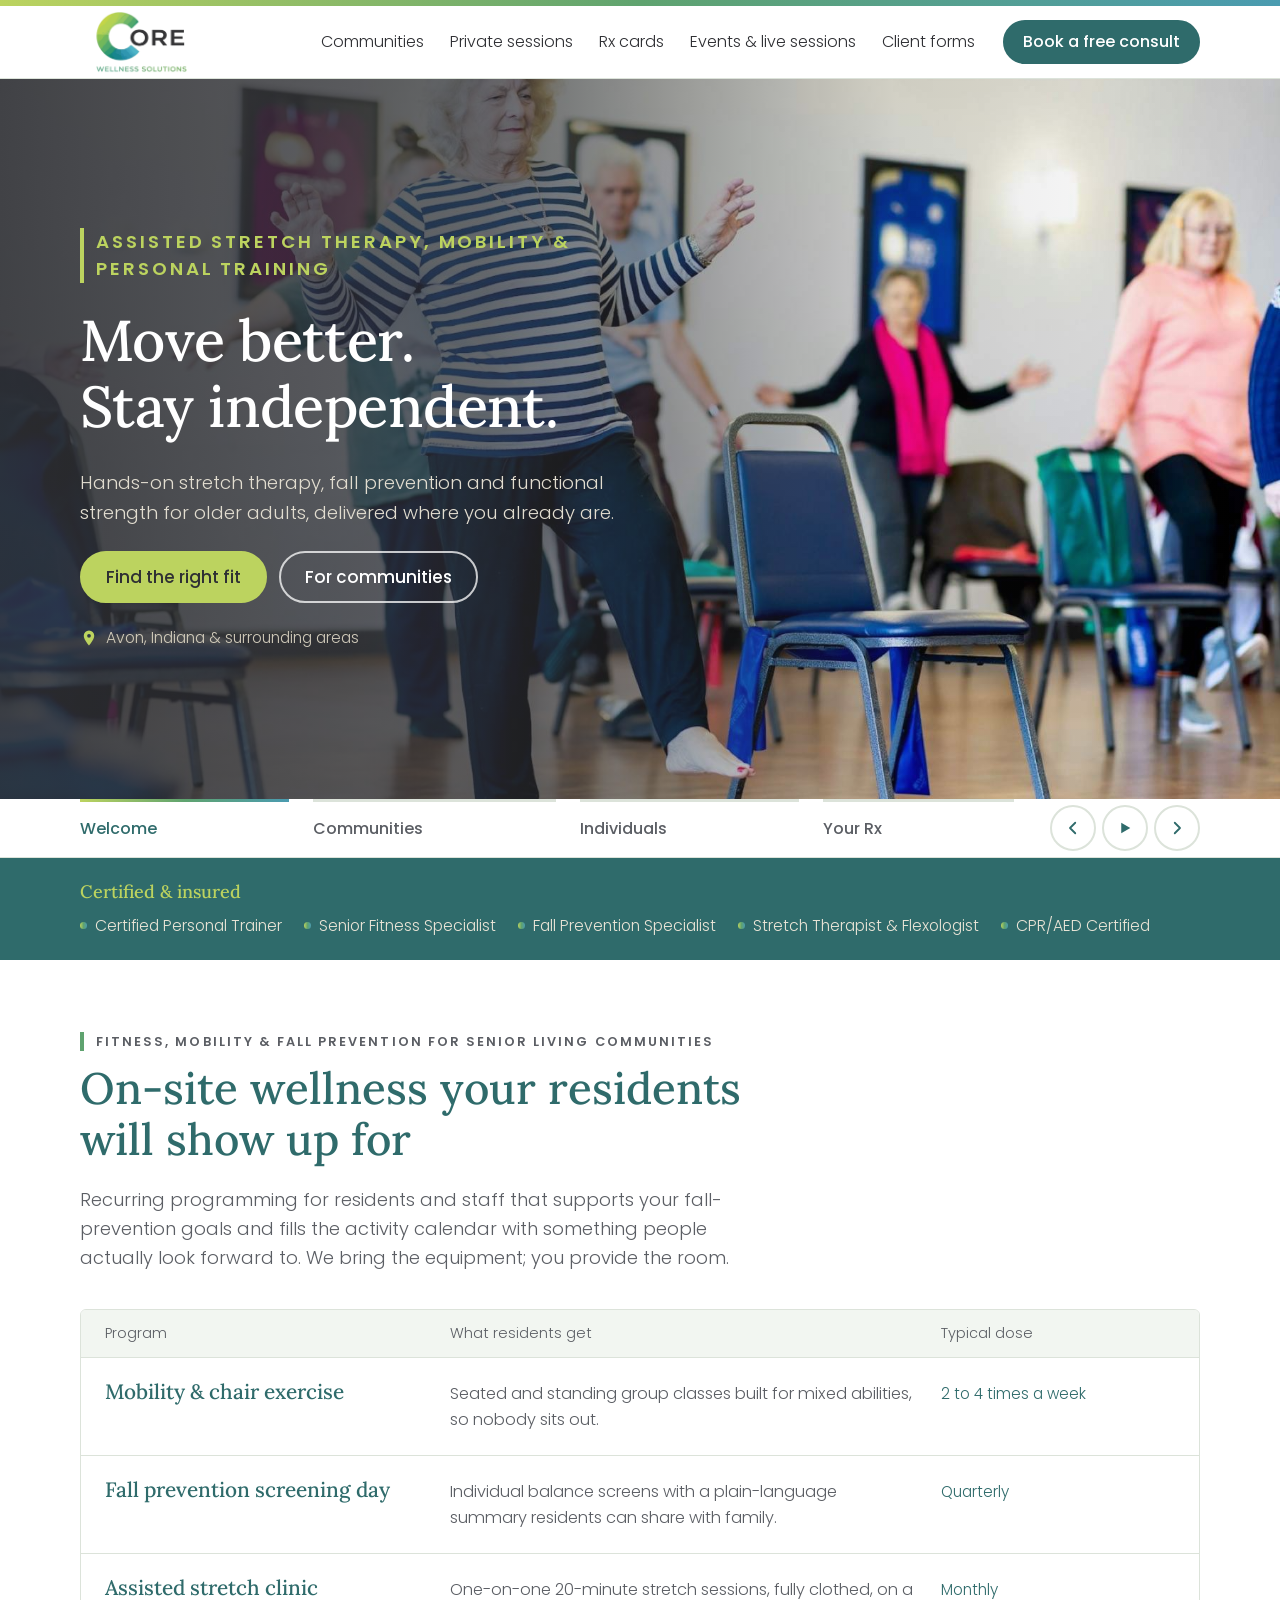
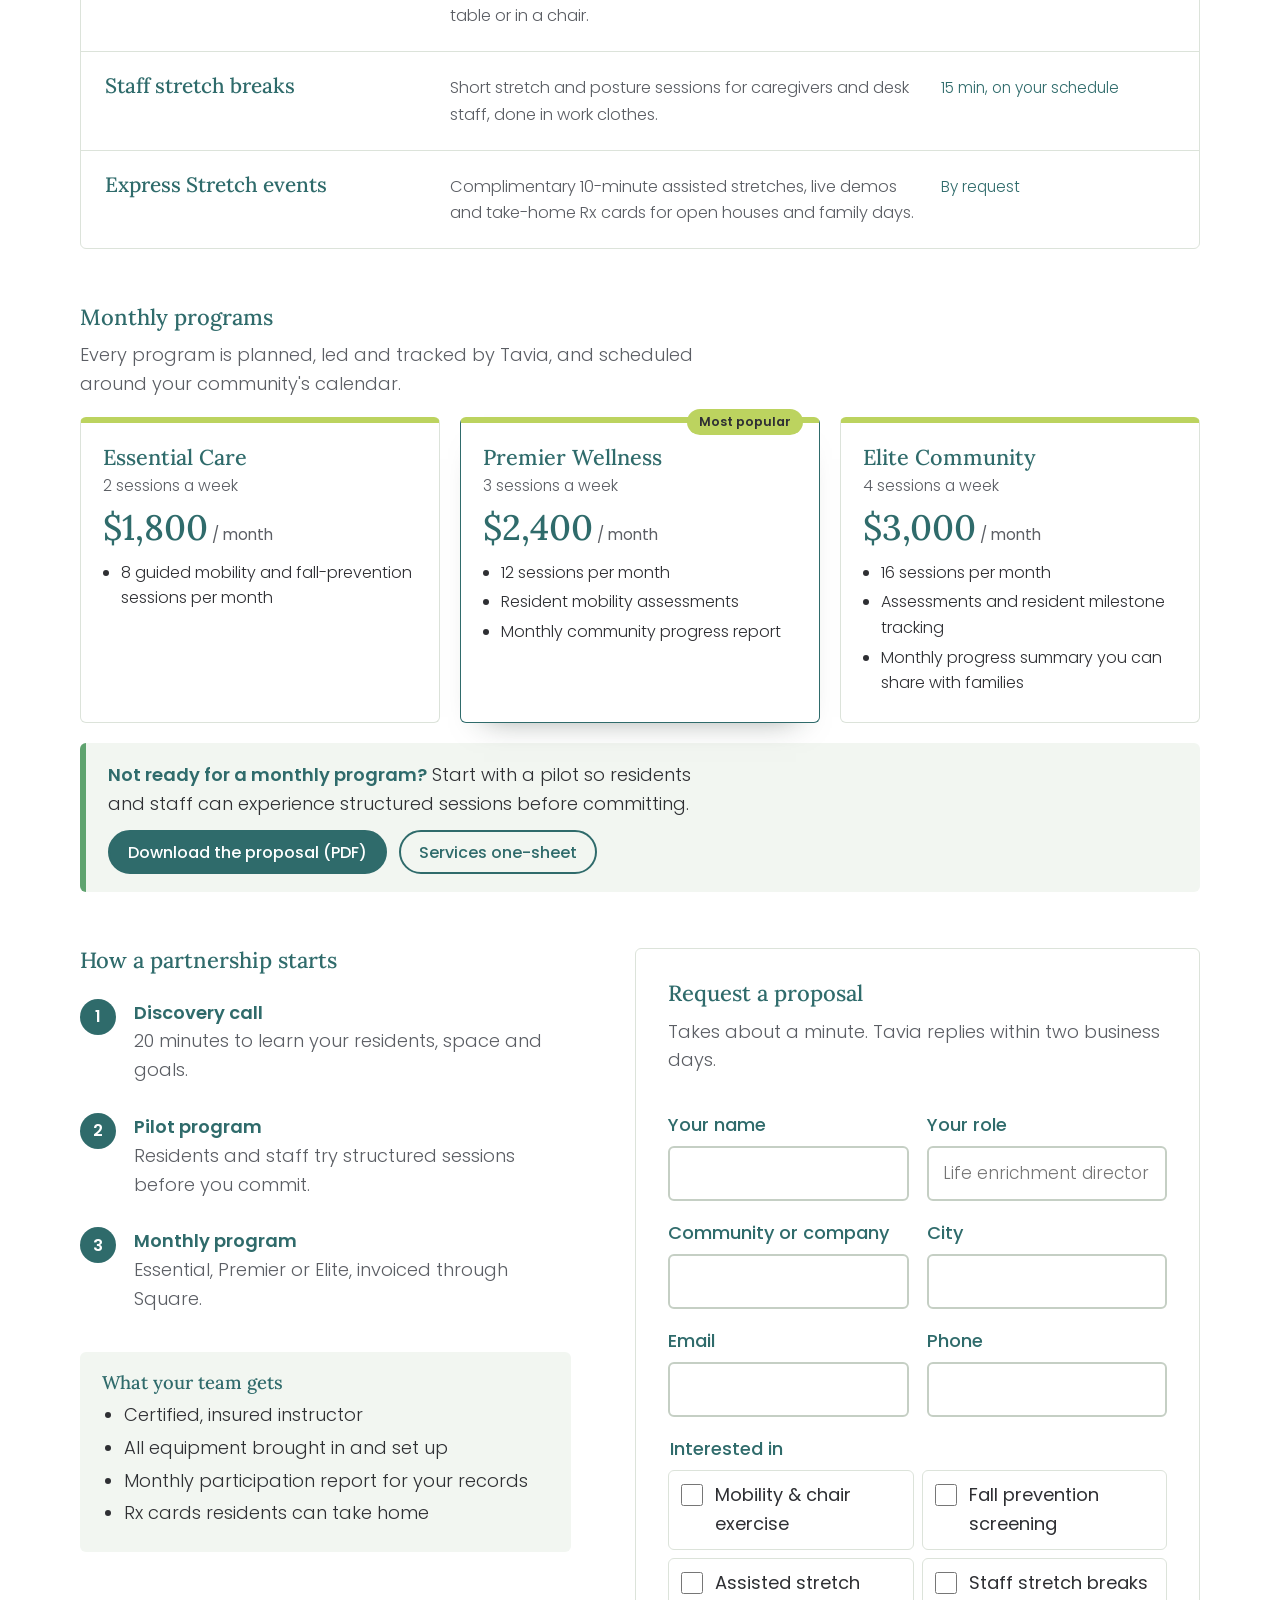
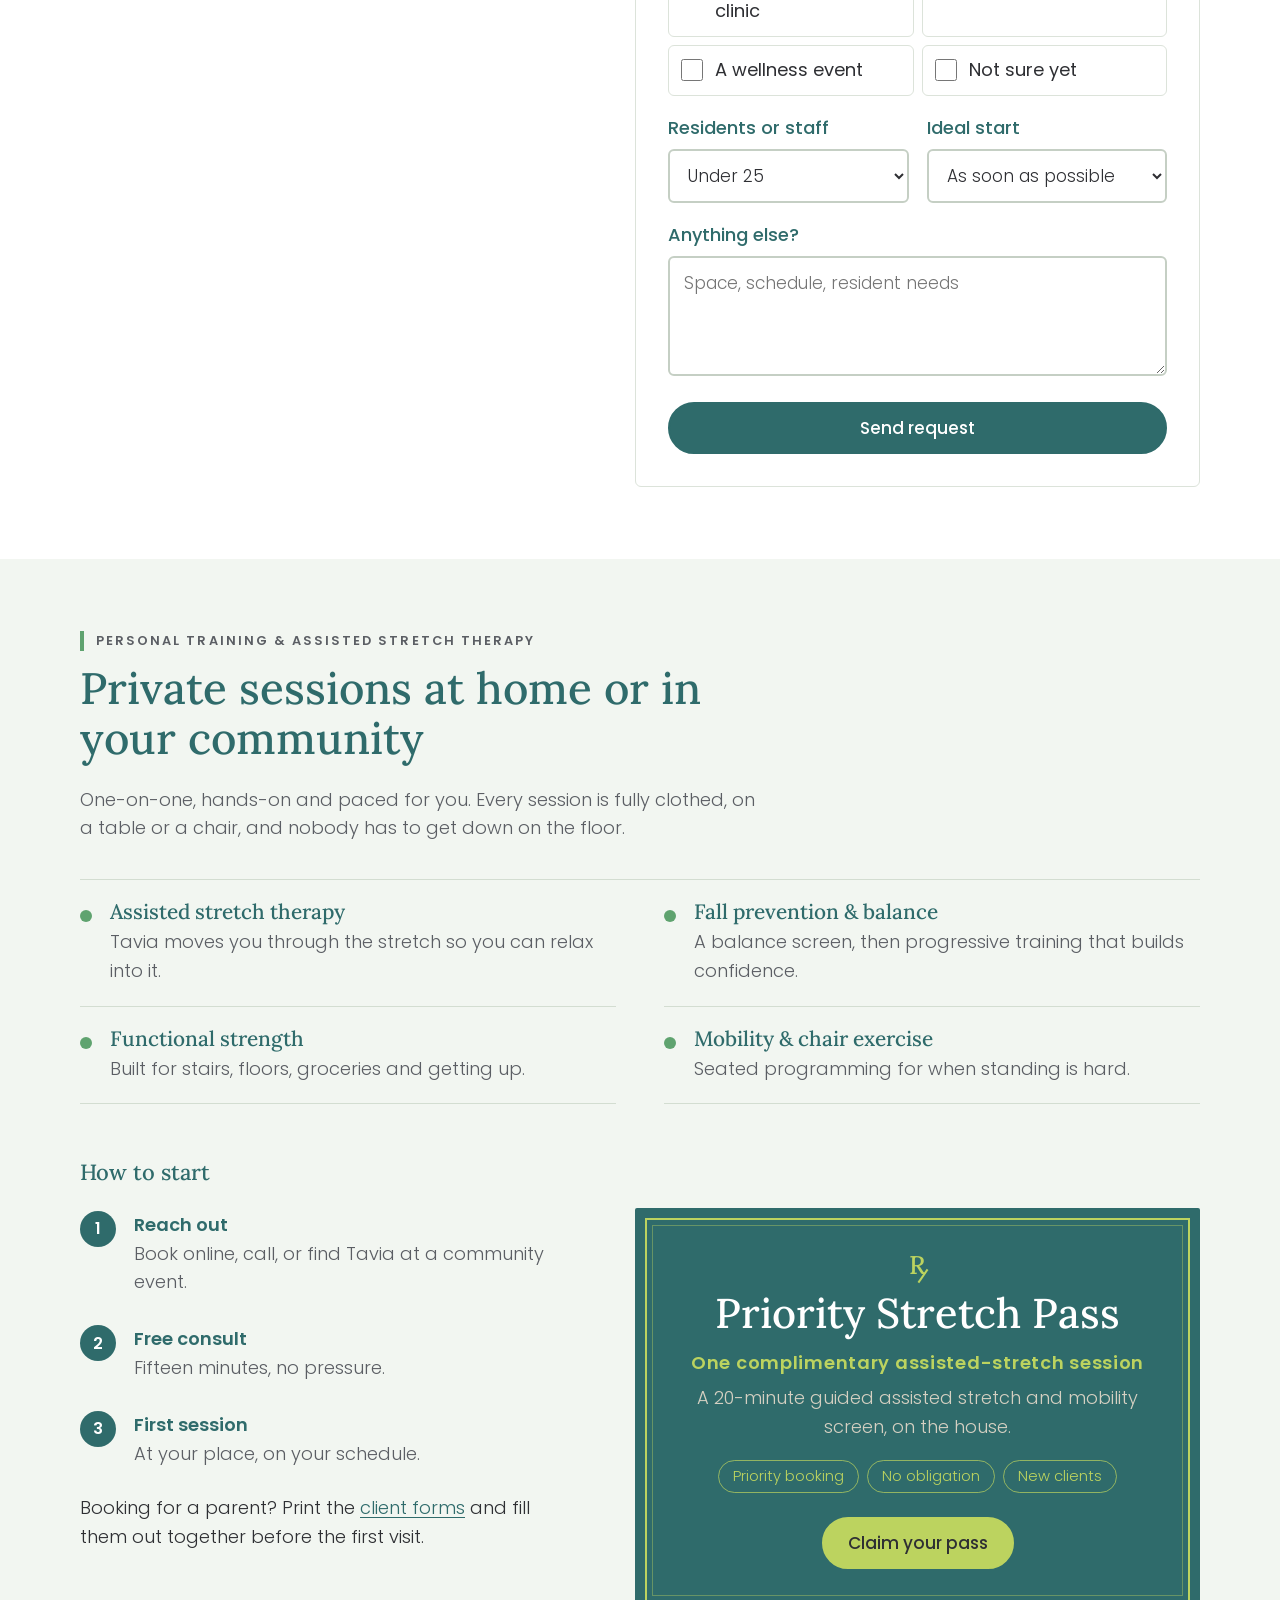
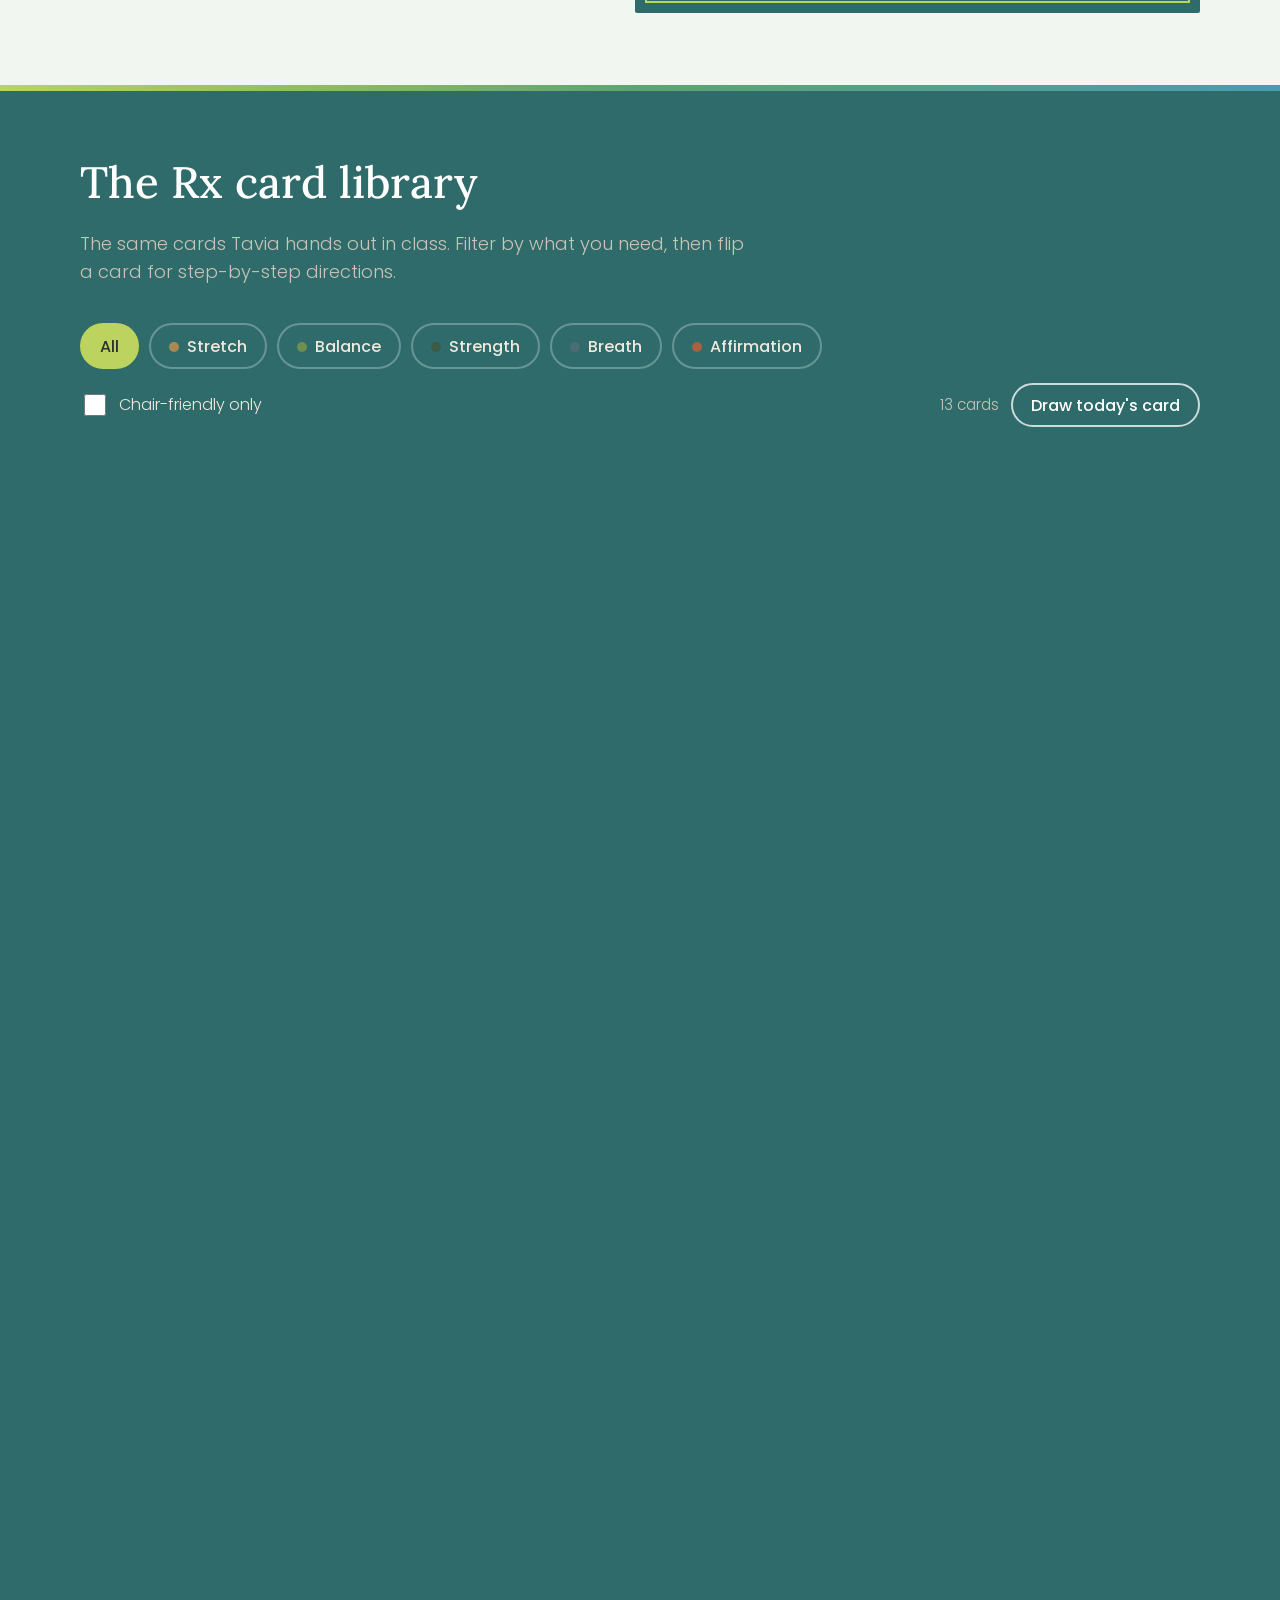
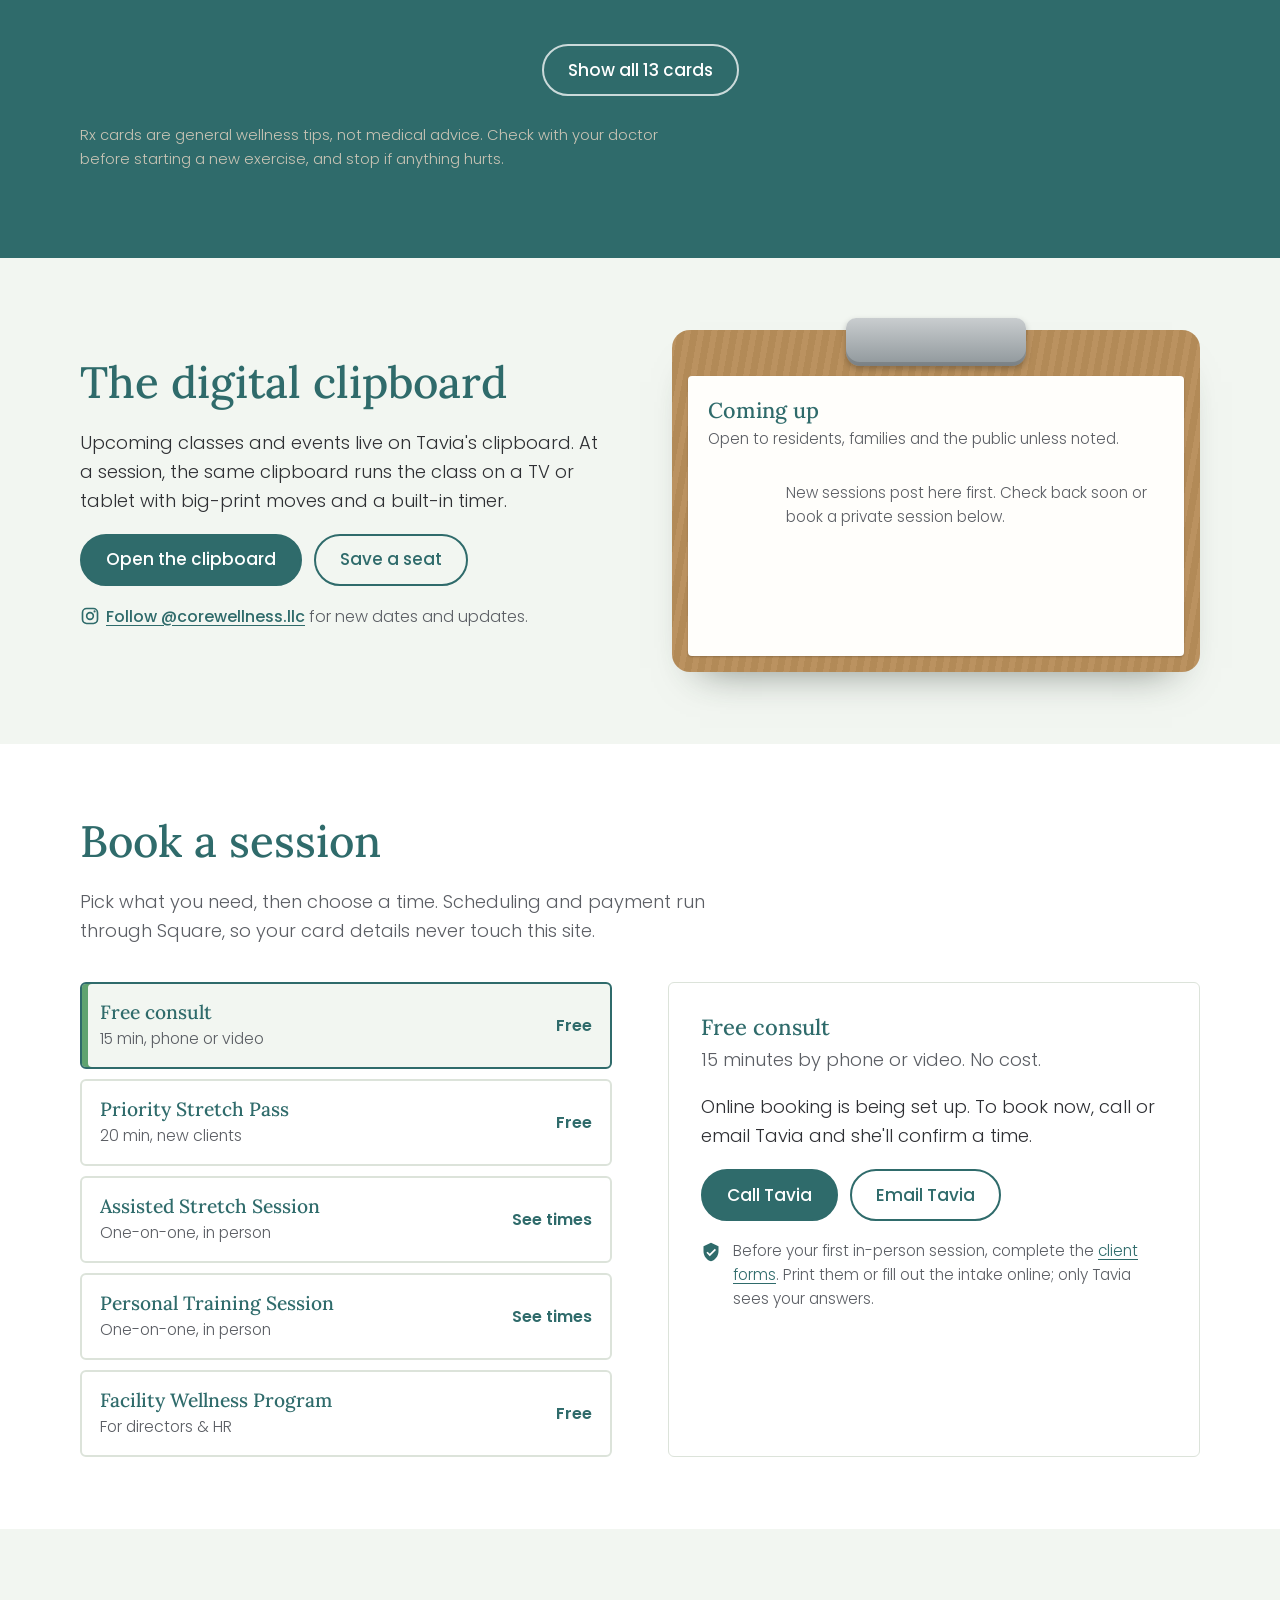
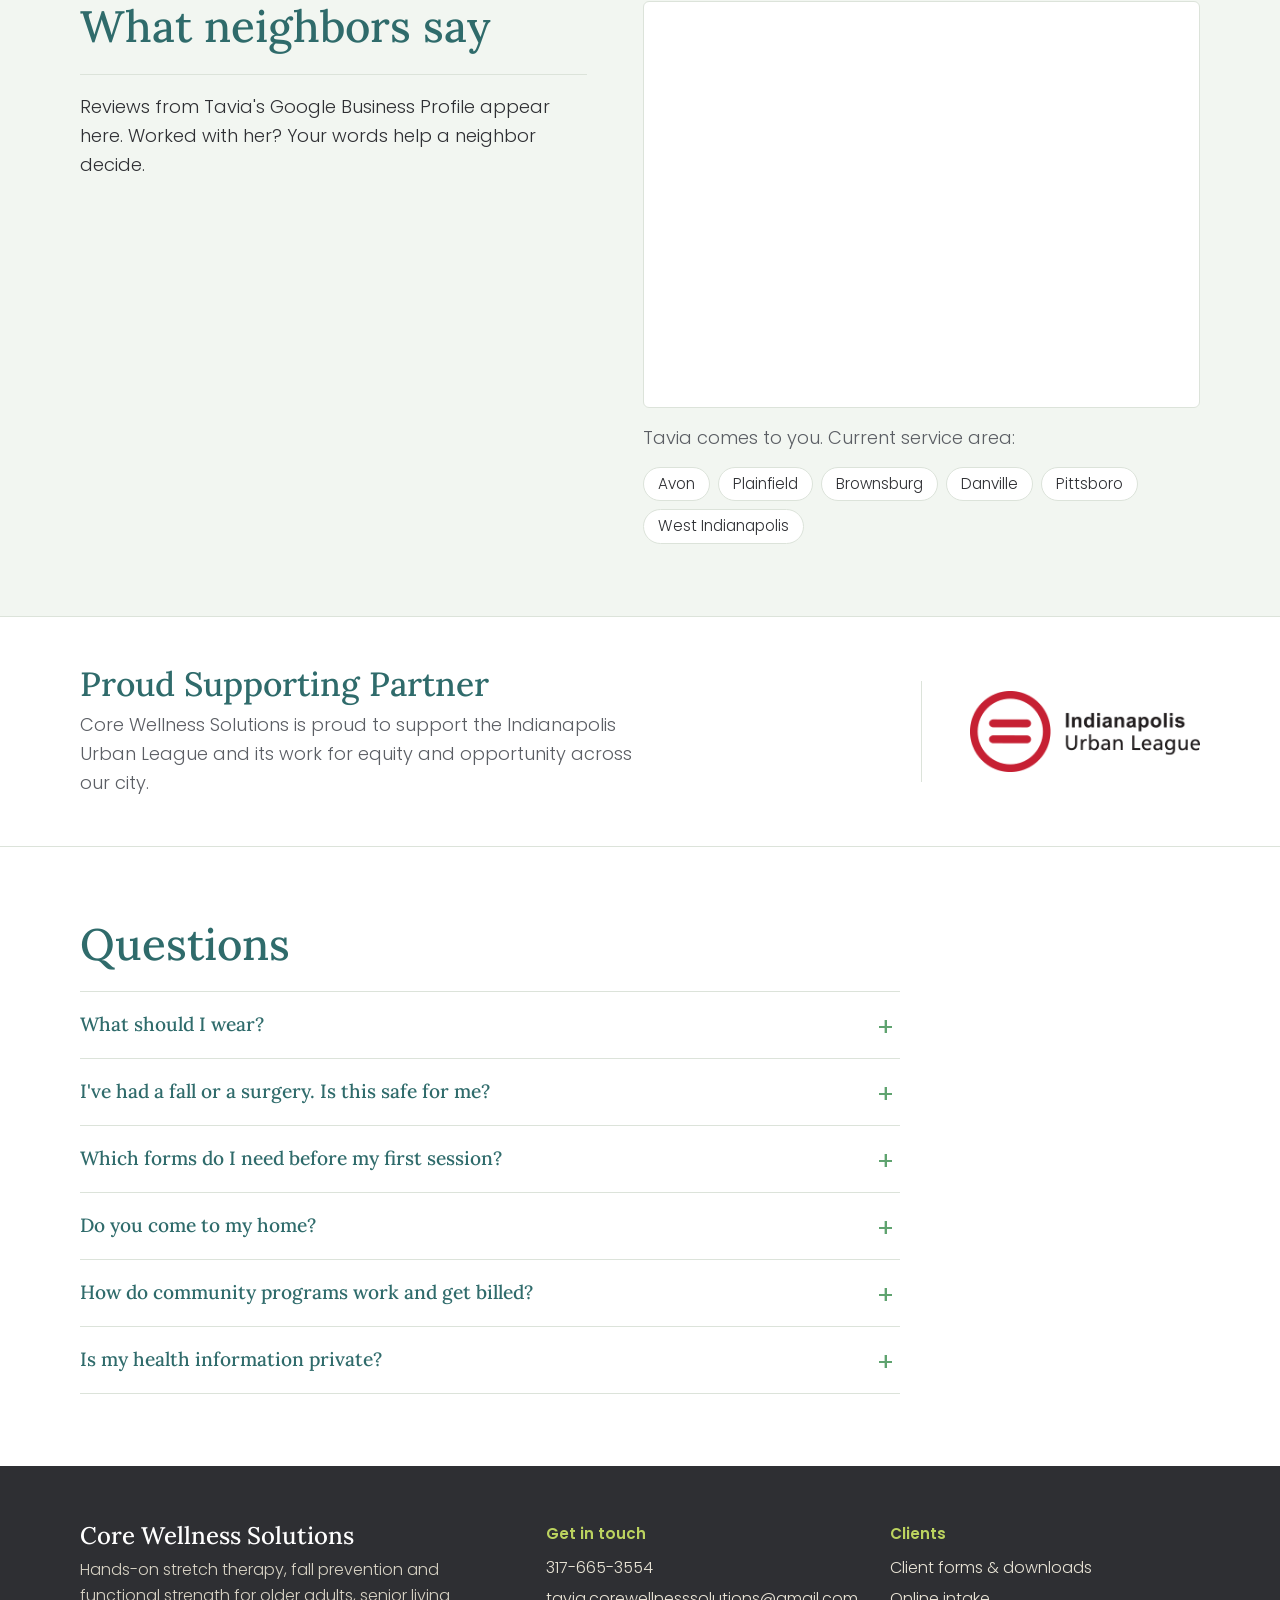
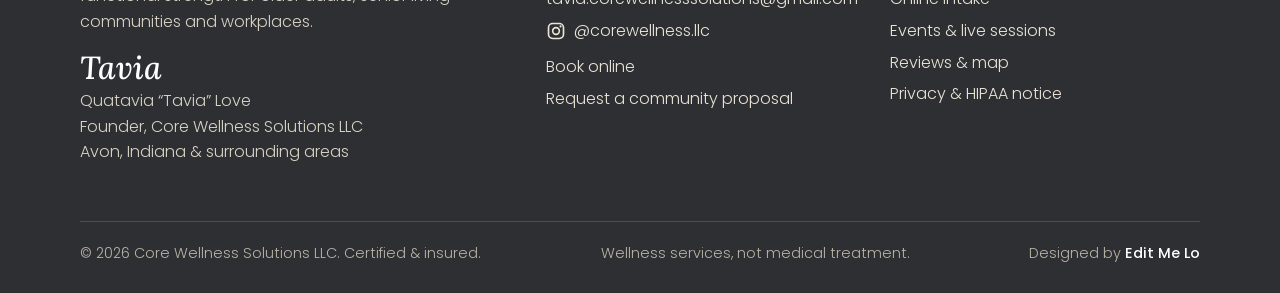
==== index.html @ 4c58a469 "Core Wellness Solutions website Static site for Core Wellness Solutions (Avon, IN): dual-path home p" ====
<!doctype html>
<html lang="en">
<head>
  <meta charset="utf-8">
  <meta name="viewport" content="width=device-width, initial-scale=1">
  <title>Assisted Stretch Therapy, Mobility &amp; Personal Training in Avon, IN | Core Wellness Solutions</title>
  <meta name="description" content="On-site wellness programs for senior living communities and private assisted stretch, balance and strength sessions for older adults in Avon, Plainfield, Brownsburg and Hendricks County, Indiana.">
  <link rel="canonical" href="https://www.corewellnesssolutions.com/">
  <meta name="theme-color" content="#2F6B6B">
  <meta property="og:type" content="website">
  <meta property="og:title" content="Core Wellness Solutions | Move better. Stay independent.">
  <meta property="og:description" content="Hands-on stretch therapy, fall prevention and functional strength, delivered where you already are. Avon, Indiana.">
  <meta property="og:image" content="assets/img/og-priority-pass.jpg">
  <meta name="geo.region" content="US-IN">
  <meta name="geo.placename" content="Avon">
  <link rel="icon" href="data:image/svg+xml,%3Csvg xmlns='http://www.w3.org/2000/svg' viewBox='0 0 32 32'%3E%3Cdefs%3E%3ClinearGradient id='g' x1='0' y1='0' x2='1' y2='1'%3E%3Cstop offset='0' stop-color='%23C8D45A'/%3E%3Cstop offset='.5' stop-color='%2374A84E'/%3E%3Cstop offset='1' stop-color='%233F8696'/%3E%3C/linearGradient%3E%3C/defs%3E%3Cpath d='M24 7.5A12 12 0 1 0 24 24.5' fill='none' stroke='url(%23g)' stroke-width='6.5'/%3E%3C/svg%3E">
  <link rel="preconnect" href="https://fonts.googleapis.com">
  <link rel="preconnect" href="https://fonts.gstatic.com" crossorigin>
  <link href="https://fonts.googleapis.com/css2?family=Lora:ital,wght@0,400;0,500;1,400;1,500&family=Poppins:wght@300;400;500;600;700&display=swap" rel="stylesheet">
  <link rel="stylesheet" href="assets/css/styles.css">
  <script type="application/ld+json">
  {
    "@context": "https://schema.org",
    "@type": "HealthAndBeautyBusiness",
    "name": "Core Wellness Solutions LLC",
    "slogan": "Assisted Stretch Therapy, Mobility & Personal Training",
    "description": "Assisted stretch therapy, fall prevention and balance training, functional strength and chair exercise for older adults, plus recurring on-site wellness programs for senior living communities and workplaces.",
    "url": "https://www.corewellnesssolutions.com/",
    "image": "https://www.corewellnesssolutions.com/assets/img/og-priority-pass.jpg",
    "logo": "https://www.corewellnesssolutions.com/assets/img/logo.png",
    "founder": { "@type": "Person", "name": "Quatavia \"Tavia\" Love", "jobTitle": "Founder; Certified Personal Trainer, Senior Fitness Specialist, Fall Prevention Specialist, Stretch Therapist & Flexologist" },
    "telephone": "+1-317-665-3554",
    "email": "tavia.corewellnesssolutions@gmail.com",
    "address": { "@type": "PostalAddress", "addressLocality": "Avon", "addressRegion": "IN", "addressCountry": "US" },
    "sameAs": ["https://www.instagram.com/corewellness.llc/"],
    "areaServed": ["Avon, IN", "Plainfield, IN", "Brownsburg, IN", "Danville, IN", "Pittsboro, IN", "Indianapolis, IN", "Hendricks County, IN"],
    "paymentAccepted": "Credit Card, Debit Card, Square",
    "hasOfferCatalog": {
      "@type": "OfferCatalog",
      "name": "Wellness services",
      "itemListElement": [
        { "@type": "Offer", "itemOffered": { "@type": "Service", "name": "On-site senior living wellness programs" } },
        { "@type": "Offer", "itemOffered": { "@type": "Service", "name": "Assisted stretch therapy" } },
        { "@type": "Offer", "itemOffered": { "@type": "Service", "name": "Fall prevention and balance training" } },
        { "@type": "Offer", "itemOffered": { "@type": "Service", "name": "Functional strength training for older adults" } },
        { "@type": "Offer", "itemOffered": { "@type": "Service", "name": "Mobility and chair exercise" } },
        { "@type": "Offer", "itemOffered": { "@type": "Service", "name": "Workplace stretch breaks" } }
      ]
    }
  }
  </script>
</head>
<body>
<a class="skip" href="#main">Skip to content</a>
<div class="topline" aria-hidden="true"></div>

<header class="site-header">
  <div class="wrap">
    <a class="brand" href="./" aria-label="Core Wellness Solutions home"><img src="assets/img/logo.png" alt="Core Wellness Solutions" width="520" height="260"></a>
    <button class="nav-toggle" type="button" aria-expanded="false" aria-controls="site-nav">
      <svg width="20" height="20" viewBox="0 0 20 20" aria-hidden="true"><path d="M2 5h16M2 10h16M2 15h16" stroke="currentColor" stroke-width="2" stroke-linecap="round"/></svg>Menu
    </button>
    <nav id="site-nav" class="site-nav" aria-label="Main">
      <ul>
        <li><a href="#communities" data-nav-path="org">Communities</a></li>
        <li><a href="#individuals" data-nav-path="me">Private sessions</a></li>
        <li><a href="#rx">Rx cards</a></li>
        <li><a href="clipboard.html">Events &amp; live sessions</a></li>
        <li><a href="forms.html">Client forms</a></li>
      </ul>
      <a class="btn small" href="#book" data-path-cta>Book a free consult</a>
    </nav>
  </div>
</header>

<main id="main">

  <!-- Intro slideshow: ends on the Rx pad that chooses the path -->
  <section class="show" id="show" aria-roledescription="carousel" aria-label="Welcome to Core Wellness Solutions">
    <div class="show-track" aria-live="off">

      <div class="slide is-active" role="group" aria-roledescription="slide" aria-label="1 of 4: Welcome">
        <picture class="slide-img">
          <source media="(max-width: 700px)" srcset="assets/img/slides/slide-1-sm.jpg">
          <img src="assets/img/slides/slide-1.jpg" alt="Older adults following a movement class in a bright community room" width="1800" height="1200" fetchpriority="high">
        </picture>
        <div class="slide-body"><div class="wrap"><div class="slide-copy">
          <p class="brand-label">Assisted Stretch Therapy, Mobility &amp; Personal Training</p>
          <h1 id="hero-title">Move better.<br>Stay independent.</h1>
          <p>Hands-on stretch therapy, fall prevention and functional strength for older adults, delivered where you already are.</p>
          <div class="btn-row">
            <button class="btn gold" type="button" data-go="3">Find the right fit</button>
            <a class="btn ghost-light" href="#communities">For communities</a>
          </div>
          <p class="slide-where"><svg width="18" height="18" viewBox="0 0 24 24" aria-hidden="true"><path fill="currentColor" d="M12 2a7 7 0 0 0-7 7c0 5.2 7 13 7 13s7-7.8 7-13a7 7 0 0 0-7-7Zm0 9.5A2.5 2.5 0 1 1 12 6.5a2.5 2.5 0 0 1 0 5Z"/></svg>Avon, Indiana &amp; surrounding areas</p>
        </div></div></div>
      </div>

      <div class="slide" role="group" aria-roledescription="slide" aria-label="2 of 4: Senior living communities">
        <picture class="slide-img">
          <source media="(max-width: 700px)" srcset="assets/img/slides/slide-2-sm.jpg">
          <img src="assets/img/slides/slide-2.jpg" alt="Seated group class stretching resistance bands overhead" width="1800" height="1200" loading="lazy">
        </picture>
        <div class="slide-body"><div class="wrap"><div class="slide-copy">
          <h2>Programs residents show up for</h2>
          <p>Recurring chair exercise, fall-prevention screening and assisted stretch, run on-site at senior living communities and workplaces.</p>
          <div class="btn-row">
            <a class="btn gold" href="#proposal">Request a proposal</a>
            <a class="btn ghost-light" href="#communities">See programs</a>
          </div>
        </div></div></div>
      </div>

      <div class="slide" role="group" aria-roledescription="slide" aria-label="3 of 4: Private sessions">
        <picture class="slide-img flip-x">
          <source media="(max-width: 700px)" srcset="assets/img/slides/slide-3-sm.jpg">
          <img src="assets/img/slides/slide-3.jpg" alt="A trainer and an older client sharing a high five after a session" width="1800" height="1200" loading="lazy">
        </picture>
        <div class="slide-body"><div class="wrap"><div class="slide-copy">
          <h2>One-on-one, at home or in your community</h2>
          <p>Assisted stretch, balance and strength, paced for you. Fully clothed, on a table or a chair, and never on the floor.</p>
          <div class="btn-row">
            <a class="btn gold" href="#book" data-svc="pass">Claim a free stretch pass</a>
            <a class="btn ghost-light" href="#individuals">Private sessions</a>
          </div>
        </div></div></div>
      </div>

      <div class="slide slide-rx" role="group" aria-roledescription="slide" aria-label="4 of 4: Your prescription">
        <div class="slide-body"><div class="wrap rx-slide-grid">
          <div class="slide-copy">
            <h2>Not sure where to start?</h2>
            <p>Tell us who it's for and Tavia's Rx pad will point you to the right place.</p>
            <p class="rx-slide-note">Prefer to talk it through? <a href="#book">Book a free 15-minute consult</a>.</p>
          </div>
          <div class="rx pad" id="pad" data-type="stretch">
            <div class="rx-inner">
              <div class="rx-head">
                <span class="rx-glyph" aria-hidden="true">R</span>
                <div class="rx-brand">CORE WELLNESS SOLUTIONS<small>YOUR RX</small></div>
                <button class="pad-switch rx-code" type="button" data-r="restart">Start over</button>
              </div>
              <h2 class="rx-title">Who is this for?</h2>
              <hr class="rx-rule">
              <p class="pad-q" id="pad-q">Pick one and we'll point you to the right place.</p>

              <div class="path-choices" role="group" aria-labelledby="pad-q">
                <button class="path-btn" type="button" data-path="org">
                  <span class="box" aria-hidden="true"></span>
                  <strong>My community or workplace</strong>
                  <span>Senior living, 55+ communities, employers</span>
                </button>
                <button class="path-btn" type="button" data-path="me">
                  <span class="box" aria-hidden="true"></span>
                  <strong>Myself or someone I care for</strong>
                  <span>Private sessions at home or in your community</span>
                </button>
              </div>

              <div class="pad-result">
                <div class="rx-meta"><span><b>For:</b><span data-r="for"></span></span><span><b>Dose:</b><span data-r="dose"></span></span></div>
                <div class="rx-ind"><b>INDICATION</b><span data-r="ind"></span></div>
                <div class="btn-row">
                  <a class="btn" data-r="primary" href="#book">Book</a>
                  <a class="btn ghost" data-r="secondary" href="#individuals">Learn more</a>
                </div>
                <button class="pad-switch" type="button" data-r="switch"></button>
              </div>
              <p class="sr-only" role="status" id="pad-status"></p>

              <div class="rx-foot">
                <div class="rx-sign"><small>AUTHORIZED BY</small><span>Tavia</span><em>Certified Stretch Specialist</em></div>
              </div>
            </div>
            <div class="rx-refill"><span>REFILLS: UNLIMITED</span><span>AVON, INDIANA</span></div>
          </div>
        </div></div>
      </div>
    </div>

    <div class="show-bar">
      <div class="wrap">
        <div class="show-tabs" role="tablist" aria-label="Choose a slide">
          <button role="tab" type="button" aria-selected="true" data-to="0"><span>Welcome</span><i></i></button>
          <button role="tab" type="button" aria-selected="false" data-to="1" tabindex="-1"><span>Communities</span><i></i></button>
          <button role="tab" type="button" aria-selected="false" data-to="2" tabindex="-1"><span>Individuals</span><i></i></button>
          <button role="tab" type="button" aria-selected="false" data-to="3" tabindex="-1"><span>Your Rx</span><i></i></button>
        </div>
        <div class="show-ctrl">
          <button type="button" class="show-btn" data-step="-1" aria-label="Previous slide"><svg width="18" height="18" viewBox="0 0 24 24" aria-hidden="true"><path d="M15 5l-7 7 7 7" fill="none" stroke="currentColor" stroke-width="2.4" stroke-linecap="round" stroke-linejoin="round"/></svg></button>
          <button type="button" class="show-btn" id="show-pause" aria-label="Pause slideshow"><svg width="18" height="18" viewBox="0 0 24 24" aria-hidden="true"><path class="ic-pause" d="M8 5v14M16 5v14" stroke="currentColor" stroke-width="2.6" stroke-linecap="round"/><path class="ic-play" d="M7 5l12 7-12 7z" fill="currentColor"/></svg></button>
          <button type="button" class="show-btn" data-step="1" aria-label="Next slide"><svg width="18" height="18" viewBox="0 0 24 24" aria-hidden="true"><path d="M9 5l7 7-7 7" fill="none" stroke="currentColor" stroke-width="2.4" stroke-linecap="round" stroke-linejoin="round"/></svg></button>
        </div>
      </div>
    </div>
  </section>

  <section class="creds" aria-label="Credentials">
    <div class="wrap">
      <strong>Certified &amp; insured</strong>
      <ul>
        <li>Certified Personal Trainer</li>
        <li>Senior Fitness Specialist</li>
        <li>Fall Prevention Specialist</li>
        <li>Stretch Therapist &amp; Flexologist</li>
        <li>CPR/AED Certified</li>
      </ul>
    </div>
  </section>

  <div class="paths">
    <!-- B2B path -->
    <section class="section" id="communities" aria-labelledby="communities-title">
      <div class="wrap">
        <div class="section-head">
          <p class="path-tag">Fitness, Mobility &amp; Fall Prevention for Senior Living Communities</p>
          <h2 id="communities-title">On-site wellness your residents will show up for</h2>
          <p>Recurring programming for residents and staff that supports your fall-prevention goals and fills the activity calendar with something people actually look forward to. We bring the equipment; you provide the room.</p>
        </div>

        <div class="formulary" role="table" aria-label="Community programs">
          <div class="formulary-head" role="row"><span role="columnheader">Program</span><span role="columnheader">What residents get</span><span role="columnheader">Typical dose</span></div>
          <div class="formulary-row" role="row">
            <h3 role="cell">Mobility &amp; chair exercise</h3>
            <p role="cell">Seated and standing group classes built for mixed abilities, so nobody sits out.</p>
            <span class="dose" role="cell"><b>Dose</b>2 to 4 times a week</span>
          </div>
          <div class="formulary-row" role="row">
            <h3 role="cell">Fall prevention screening day</h3>
            <p role="cell">Individual balance screens with a plain-language summary residents can share with family.</p>
            <span class="dose" role="cell"><b>Dose</b>Quarterly</span>
          </div>
          <div class="formulary-row" role="row">
            <h3 role="cell">Assisted stretch clinic</h3>
            <p role="cell">One-on-one 20-minute stretch sessions, fully clothed, on a table or in a chair.</p>
            <span class="dose" role="cell"><b>Dose</b>Monthly</span>
          </div>
          <div class="formulary-row" role="row">
            <h3 role="cell">Staff stretch breaks</h3>
            <p role="cell">Short stretch and posture sessions for caregivers and desk staff, done in work clothes.</p>
            <span class="dose" role="cell"><b>Dose</b>15 min, on your schedule</span>
          </div>
          <div class="formulary-row" role="row">
            <h3 role="cell">Express Stretch events</h3>
            <p role="cell">Complimentary 10-minute assisted stretches, live demos and take-home Rx cards for open houses and family days.</p>
            <span class="dose" role="cell"><b>Dose</b>By request</span>
          </div>
        </div>

        <div class="tiers-wrap" id="programs">
          <h3 style="margin-top:56px">Monthly programs</h3>
          <p style="color:var(--muted);max-width:62ch">Every program is planned, led and tracked by Tavia, and scheduled around your community's calendar.</p>
          <div class="tiers">
            <div class="tier">
              <h4>Essential Care</h4>
              <p class="freq">2 sessions a week</p>
              <p class="price">$1,800<small>/ month</small></p>
              <ul><li>8 guided mobility and fall-prevention sessions per month</li></ul>
            </div>
            <div class="tier is-popular">
              <span class="tier-flag">Most popular</span>
              <h4>Premier Wellness</h4>
              <p class="freq">3 sessions a week</p>
              <p class="price">$2,400<small>/ month</small></p>
              <ul><li>12 sessions per month</li><li>Resident mobility assessments</li><li>Monthly community progress report</li></ul>
            </div>
            <div class="tier">
              <h4>Elite Community</h4>
              <p class="freq">4 sessions a week</p>
              <p class="price">$3,000<small>/ month</small></p>
              <ul><li>16 sessions per month</li><li>Assessments and resident milestone tracking</li><li>Monthly progress summary you can share with families</li></ul>
            </div>
          </div>
          <div class="pilot">
            <p><b>Not ready for a monthly program?</b> Start with a pilot so residents and staff can experience structured sessions before committing.</p>
            <div class="btn-row">
              <a class="btn small" href="assets/forms/cws-senior-living-proposal.pdf" download="cws-senior-living-proposal.pdf">Download the proposal (PDF)</a>
              <a class="btn small ghost" href="forms.html#partner-docs-title">Services one-sheet</a>
            </div>
          </div>
        </div>

        <div class="split">
          <div>
            <h3>How a partnership starts</h3>
            <ol class="steps">
              <li><div><b>Discovery call</b><span>20 minutes to learn your residents, space and goals.</span></div></li>
              <li><div><b>Pilot program</b><span>Residents and staff try structured sessions before you commit.</span></div></li>
              <li><div><b>Monthly program</b><span>Essential, Premier or Elite, invoiced through Square.</span></div></li>
            </ol>
            <div class="partner-gets">
              <h3>What your team gets</h3>
              <ul>
                <li>Certified, insured instructor</li>
                <li>All equipment brought in and set up</li>
                <li>Monthly participation report for your records</li>
                <li>Rx cards residents can take home</li>
              </ul>
            </div>
            <p style="margin-top:18px"><a id="pay-invoice" href="#">Pay a Square invoice</a></p>
          </div>

          <form class="panel form" id="proposal-form" aria-labelledby="proposal-title">
            <div id="proposal">
              <h3 id="proposal-title">Request a proposal</h3>
              <p class="hint" style="color:var(--muted)">Takes about a minute. Tavia replies within two business days.</p>
            </div>
            <div class="form-grid two">
              <div class="field"><label for="p-name">Your name</label><input id="p-name" name="name" type="text" autocomplete="name" required></div>
              <div class="field"><label for="p-role">Your role</label><input id="p-role" name="role" type="text" placeholder="Life enrichment director" autocomplete="organization-title"></div>
              <div class="field"><label for="p-org">Community or company</label><input id="p-org" name="organization" type="text" autocomplete="organization" required></div>
              <div class="field"><label for="p-city">City</label><input id="p-city" name="city" type="text" autocomplete="address-level2"></div>
              <div class="field"><label for="p-email">Email</label><input id="p-email" name="email" type="email" autocomplete="email" required></div>
              <div class="field"><label for="p-phone">Phone</label><input id="p-phone" name="phone" type="tel" autocomplete="tel"></div>
            </div>
            <div class="field">
              <fieldset>
                <legend>Interested in</legend>
                <div class="checks two">
                  <label class="check"><input type="checkbox" name="interest" value="Chair exercise">Mobility &amp; chair exercise</label>
                  <label class="check"><input type="checkbox" name="interest" value="Fall screening">Fall prevention screening</label>
                  <label class="check"><input type="checkbox" name="interest" value="Stretch clinic">Assisted stretch clinic</label>
                  <label class="check"><input type="checkbox" name="interest" value="Staff breaks">Staff stretch breaks</label>
                  <label class="check"><input type="checkbox" name="interest" value="Event">A wellness event</label>
                  <label class="check"><input type="checkbox" name="interest" value="Not sure">Not sure yet</label>
                </div>
              </fieldset>
            </div>
            <div class="form-grid two">
              <div class="field"><label for="p-size">Residents or staff</label><select id="p-size" name="size"><option>Under 25</option><option>25 to 75</option><option>75 to 150</option><option>150+</option></select></div>
              <div class="field"><label for="p-start">Ideal start</label><select id="p-start" name="start"><option>As soon as possible</option><option>Next month</option><option>Next quarter</option><option>Just exploring</option></select></div>
            </div>
            <div class="field"><label for="p-msg">Anything else?</label><textarea id="p-msg" name="message" placeholder="Space, schedule, resident needs"></textarea></div>
            <input type="text" name="_gotcha" tabindex="-1" autocomplete="off" style="display:none" aria-hidden="true">
            <button class="btn" type="submit">Send request</button>
            <p class="form-status" role="status"></p>
          </form>
        </div>
      </div>
    </section>

    <!-- Individual path -->
    <section class="section tone-sage" id="individuals" aria-labelledby="individuals-title">
      <div class="wrap">
        <div class="section-head">
          <p class="path-tag">Personal Training &amp; Assisted Stretch Therapy</p>
          <h2 id="individuals-title">Private sessions at home or in your community</h2>
          <p>One-on-one, hands-on and paced for you. Every session is fully clothed, on a table or a chair, and nobody has to get down on the floor.</p>
        </div>

        <div class="services">
          <div class="service"><div><h3>Assisted stretch therapy</h3><p>Tavia moves you through the stretch so you can relax into it.</p></div></div>
          <div class="service"><div><h3>Fall prevention &amp; balance</h3><p>A balance screen, then progressive training that builds confidence.</p></div></div>
          <div class="service"><div><h3>Functional strength</h3><p>Built for stairs, floors, groceries and getting up.</p></div></div>
          <div class="service"><div><h3>Mobility &amp; chair exercise</h3><p>Seated programming for when standing is hard.</p></div></div>
        </div>

        <div class="split">
          <div>
            <h3>How to start</h3>
            <ol class="steps">
              <li><div><b>Reach out</b><span>Book online, call, or find Tavia at a community event.</span></div></li>
              <li><div><b>Free consult</b><span>Fifteen minutes, no pressure.</span></div></li>
              <li><div><b>First session</b><span>At your place, on your schedule.</span></div></li>
            </ol>
            <p style="margin-top:12px">Booking for a parent? Print the <a href="forms.html">client forms</a> and fill them out together before the first visit.</p>
          </div>
          <div class="pass" aria-labelledby="pass-title">
            <div class="pass-inner">
              <span class="rx-glyph" aria-hidden="true">R</span>
              <h3 id="pass-title">Priority Stretch Pass</h3>
              <p class="offer">One complimentary assisted-stretch session</p>
              <p>A 20-minute guided assisted stretch and mobility screen, on the house.</p>
              <ul class="chips"><li>Priority booking</li><li>No obligation</li><li>New clients</li></ul>
              <a class="btn gold" href="#book" data-svc="pass">Claim your pass</a>
            </div>
          </div>
        </div>
      </div>
    </section>
  </div>

  <!-- Rx gallery -->
  <section class="section tone-forest" id="rx" aria-labelledby="rx-title">
    <div class="wrap">
      <div class="section-head">
        <h2 id="rx-title">The Rx card library</h2>
        <p>The same cards Tavia hands out in class. Filter by what you need, then flip a card for step-by-step directions.</p>
      </div>
      <div class="filters" role="group" aria-label="Filter cards by type">
        <button class="chip" type="button" data-filter="all" aria-pressed="true">All</button>
        <button class="chip" type="button" data-filter="stretch" aria-pressed="false" style="--c:var(--rx-stretch)"><span class="dot"></span>Stretch</button>
        <button class="chip" type="button" data-filter="balance" aria-pressed="false" style="--c:var(--rx-balance)"><span class="dot"></span>Balance</button>
        <button class="chip" type="button" data-filter="strength" aria-pressed="false" style="--c:var(--rx-strength)"><span class="dot"></span>Strength</button>
        <button class="chip" type="button" data-filter="breath" aria-pressed="false" style="--c:var(--rx-breath)"><span class="dot"></span>Breath</button>
        <button class="chip" type="button" data-filter="affirmation" aria-pressed="false" style="--c:var(--rx-affirm)"><span class="dot"></span>Affirmation</button>
      </div>
      <div class="gallery-tools">
        <label class="toggle"><input type="checkbox" id="rx-chair">Chair-friendly only</label>
        <div class="btn-row" style="align-items:center">
          <span class="gallery-count" id="rx-count" aria-live="polite"></span>
          <button class="btn small ghost-light" type="button" id="rx-today">Draw today's card</button>
        </div>
      </div>
      <div class="gallery" id="rx-gallery"></div>
      <div class="gallery-more"><button class="btn ghost-light" type="button" id="rx-more" hidden></button></div>
      <p class="disclaimer">Rx cards are general wellness tips, not medical advice. Check with your doctor before starting a new exercise, and stop if anything hurts.</p>
    </div>
  </section>

  <!-- Digital clipboard teaser -->
  <section class="section tone-sand" id="events" aria-labelledby="events-title">
    <div class="wrap clip-teaser">
      <div>
        <h2 id="events-title">The digital clipboard</h2>
        <p class="measure">Upcoming classes and events live on Tavia's clipboard. At a session, the same clipboard runs the class on a TV or tablet with big-print moves and a built-in timer.</p>
        <div class="btn-row">
          <a class="btn" href="clipboard.html">Open the clipboard</a>
          <a class="btn ghost" href="clipboard.html#seat">Save a seat</a>
        </div>
        <p class="follow-note"><a class="social-link" href="https://www.instagram.com/corewellness.llc/" target="_blank" rel="noopener"><svg width="20" height="20" viewBox="0 0 24 24" aria-hidden="true"><rect x="3" y="3" width="18" height="18" rx="5" fill="none" stroke="currentColor" stroke-width="2"/><circle cx="12" cy="12" r="4" fill="none" stroke="currentColor" stroke-width="2"/><circle cx="17.5" cy="6.5" r="1.3" fill="currentColor"/></svg>Follow @corewellness.llc</a> for new dates and updates.</p>
      </div>
      <div class="board">
        <div class="sheet">
          <h3>Coming up</h3>
          <p class="sheet-sub">Open to residents, families and the public unless noted.</p>
          <ul class="event-list" data-events="3"></ul>
        </div>
      </div>
    </div>
  </section>

  <!-- Booking + payment -->
  <section class="section" id="book" aria-labelledby="book-title">
    <div class="wrap">
      <div class="section-head">
        <h2 id="book-title">Book a session</h2>
        <p>Pick what you need, then choose a time. Scheduling and payment run through Square, so your card details never touch this site.</p>
      </div>
      <div class="book-grid">
        <form id="book-services" class="svc-list" aria-label="Choose a service">
          <div class="svc"><input type="radio" name="svc" id="s-consult" value="consult" checked data-title="Free consult" data-meta="15 minutes by phone or video. No cost."><label for="s-consult"><strong>Free consult</strong><span>15 min, phone or video</span><em>Free</em></label></div>
          <div class="svc"><input type="radio" name="svc" id="s-pass" value="pass" data-title="Priority Stretch Pass" data-meta="20-minute assisted stretch and mobility screen for new clients."><label for="s-pass"><strong>Priority Stretch Pass</strong><span>20 min, new clients</span><em>Free</em></label></div>
          <div class="svc"><input type="radio" name="svc" id="s-stretch" value="stretch" data-title="Assisted Stretch Session" data-meta="One-on-one, at home or in your community."><label for="s-stretch"><strong>Assisted Stretch Session</strong><span>One-on-one, in person</span><em>See times</em></label></div>
          <div class="svc"><input type="radio" name="svc" id="s-balance" value="balance" data-title="Personal Training Session" data-meta="Strength, balance and functional movement built around your goals and health history."><label for="s-balance"><strong>Personal Training Session</strong><span>One-on-one, in person</span><em>See times</em></label></div>
          <div class="svc"><input type="radio" name="svc" id="s-community" value="community" data-title="Facility Wellness Program walkthrough" data-meta="30-minute call for directors and HR teams."><label for="s-community"><strong>Facility Wellness Program</strong><span>For directors &amp; HR</span><em>Free</em></label></div>
        </form>

        <div class="panel book-panel" id="book-panel" aria-live="polite">
          <h3 data-b="title">Free consult</h3>
          <p class="meta" data-b="meta"></p>
          <a class="btn" data-b="go" href="#" target="_blank" rel="noopener">Choose a time</a>
          <div data-b="offline" hidden>
            <p>Online booking is being set up. To book now, call or email Tavia and she'll confirm a time.</p>
            <div class="btn-row">
              <a class="btn" href="#" data-phone data-fallback="hide">Call Tavia</a>
              <a class="btn ghost" href="#" data-email>Email Tavia</a>
            </div>
          </div>
          <iframe class="book-frame" data-b="frame" title="Square appointment scheduler" loading="lazy" hidden></iframe>
          <div class="pay-note">
            <svg width="20" height="20" viewBox="0 0 24 24" aria-hidden="true"><path fill="currentColor" d="M12 1 3 5v6c0 5.5 3.8 10.7 9 12 5.2-1.3 9-6.5 9-12V5l-9-4Zm-1.5 16-4-4 1.4-1.4 2.6 2.6 6.1-6.1L18 9.5 10.5 17Z"/></svg>
            <span>Before your first in-person session, complete the <a href="forms.html">client forms</a>. Print them or fill out the intake online; only Tavia sees your answers. <a id="pay-packages" href="#" target="_blank" rel="noopener">Buy a session package</a></span>
          </div>
        </div>
      </div>
    </div>
  </section>

  <!-- Reviews + map -->
  <section class="section tone-sage" id="find" aria-labelledby="find-title">
    <div class="wrap find-grid">
      <div>
        <h2 id="find-title">What neighbors say</h2>
        <div class="rating" id="rating"></div>
        <div id="reviews"></div>
        <div class="btn-row" style="margin-top:20px">
          <a class="btn ghost small" data-g="profile" href="#" target="_blank" rel="noopener">See all reviews on Google</a>
          <a class="btn ghost small" data-g="write" href="#" target="_blank" rel="noopener">Leave a review</a>
        </div>
      </div>
      <div>
        <div class="map-wrap"><iframe class="map" id="gmap" title="Map of the Core Wellness Solutions service area around Avon, Indiana" loading="lazy" referrerpolicy="no-referrer-when-downgrade"></iframe></div>
        <p style="margin:16px 0 0;color:var(--muted)">Tavia comes to you. Current service area:</p>
        <ul class="area-list" id="areas"></ul>
      </div>
    </div>
  </section>

  <!-- Community partner -->
  <section class="partner" aria-labelledby="partner-title">
    <div class="wrap partner-inner">
      <div class="partner-copy">
        <h2 id="partner-title">Proud Supporting Partner</h2>
        <p>Core Wellness Solutions is proud to support the Indianapolis Urban League and its work for equity and opportunity across our city.</p>
      </div>
      <a class="partner-logo" href="https://www.indplsul.org" target="_blank" rel="noopener" aria-label="Indianapolis Urban League (opens in a new tab)">
        <img src="assets/img/urban-league-logo.png" alt="Indianapolis Urban League" width="250" height="88" loading="lazy">
      </a>
    </div>
  </section>

  <!-- FAQ -->
  <section class="section" id="faq" aria-labelledby="faq-title">
    <div class="wrap">
      <h2 id="faq-title">Questions</h2>
      <div class="faq">
        <details><summary>What should I wear?</summary><p>Comfortable clothes you can move in. Sessions are fully clothed, and you'll never need to get on the floor.</p></details>
        <details><summary>I've had a fall or a surgery. Is this safe for me?</summary><p>Tell Tavia about it on the intake form and during your free consult. Sessions are adjusted to you, and she may ask for your doctor's okay before you start.</p></details>
        <details><summary>Which forms do I need before my first session?</summary><p>The Client Intake &amp; Assessment and the Liability Waiver. Private studio clients also sign a Client Service Agreement. You can <a href="forms.html">print them here</a> and bring them with you.</p></details>
        <details><summary>Do you come to my home?</summary><p>Yes. Private sessions happen at your home or in your community's fitness or activity room within the service area above.</p></details>
        <details><summary>How do community programs work and get billed?</summary><p>After a discovery call and a pilot, your community chooses a monthly program (Essential, Premier or Elite). Invoices come through Square and can be paid online by card or ACH.</p></details>
        <details><summary>Is my health information private?</summary><p>Yes. Intake and waiver forms are sent through a secure, HIPAA-compliant service, and only Tavia reads them. Read the <a href="privacy.html">privacy notice</a> for details.</p></details>
      </div>
    </div>
  </section>
</main>

<footer class="site-footer">
  <div class="wrap">
    <div class="footer-grid">
      <div>
        <h2>Core Wellness Solutions</h2>
        <p>Hands-on stretch therapy, fall prevention and functional strength for older adults, senior living communities and workplaces.</p>
        <p class="sig">Tavia</p>
        <p>Quatavia &ldquo;Tavia&rdquo; Love<br>Founder, Core Wellness Solutions LLC<br>Avon, Indiana &amp; surrounding areas</p>
      </div>
      <div>
        <h3>Get in touch</h3>
        <ul>
          <li><a href="#" data-phone="label" data-fallback="hide">Call</a></li>
          <li><a href="#" data-email="label">Email</a></li>
          <li><a class="social-link" href="https://www.instagram.com/corewellness.llc/" target="_blank" rel="noopener"><svg width="20" height="20" viewBox="0 0 24 24" aria-hidden="true"><rect x="3" y="3" width="18" height="18" rx="5" fill="none" stroke="currentColor" stroke-width="2"/><circle cx="12" cy="12" r="4" fill="none" stroke="currentColor" stroke-width="2"/><circle cx="17.5" cy="6.5" r="1.3" fill="currentColor"/></svg>@corewellness.llc</a></li>
          <li><a href="#book">Book online</a></li>
          <li><a href="#proposal">Request a community proposal</a></li>
        </ul>
      </div>
      <div>
        <h3>Clients</h3>
        <ul>
          <li><a href="forms.html">Client forms &amp; downloads</a></li>
          <li><a href="intake.html">Online intake</a></li>
          <li><a href="clipboard.html">Events &amp; live sessions</a></li>
          <li><a href="#find">Reviews &amp; map</a></li>
          <li><a href="privacy.html">Privacy &amp; HIPAA notice</a></li>
        </ul>
      </div>
    </div>
    <div class="footer-base">
      <span>&copy; <span data-year></span> Core Wellness Solutions LLC. Certified &amp; insured.</span>
      <span>Wellness services, not medical treatment.</span>
      <span class="credit">Designed by <a href="https://www.editmelo.com/" target="_blank" rel="noopener">Edit Me Lo</a></span>
    </div>
  </div>
</footer>

<div class="action-bar">
  <a class="btn" href="#book" data-path-cta>Book a free consult</a>
  <a class="btn ghost" href="#proposal">For communities</a>
</div>

<script src="assets/js/config.js"></script>
<script src="assets/js/rx-data.js"></script>
<script src="assets/js/main.js"></script>
<script>
  // "Claim your pass" preselects the pass in the booking list
  document.querySelectorAll("[data-svc]").forEach(function (a) {
    a.addEventListener("click", function () {
      var r = document.querySelector('input[name=svc][value="' + a.dataset.svc + '"]');
      if (r) { r.checked = true; r.dispatchEvent(new Event("change", { bubbles: true })); }
    });
  });
</script>
</body>
</html>
---- assets/css/styles.css ----
/* Core Wellness Solutions: "Wellness Rx" */

:root {
  /* Brand Guide v1.0 (Sept 2026) */
  --charcoal: #2E2F33;   /* text, logo "ORE" */
  --deep-teal: #2F6B6B;  /* headings, table heads, primary buttons, dark bands */
  --teal: #4A9BB0;       /* accent */
  --green: #5FA36F;      /* labels, markers */
  --lime: #BCD35F;       /* highlights only */
  --mist: #F2F6F1;       /* alternate background */
  --brand-grad: linear-gradient(90deg, #BCD35F 0%, #5FA36F 50%, #4A9BB0 100%);

  --paper: #FFFFFF;
  --card: #FFFFFF;
  --ink: var(--charcoal);
  --muted: #5B5E64;
  --line: #DCE3DA;
  --tint: var(--mist);

  /* Rx card stock keeps its printed colors */
  --rx-stretch: #A8894F;
  --rx-breath: #4A6E74;
  --rx-affirm: #A9603F;
  --rx-balance: #6E8F4E;
  --rx-strength: #3B5A47;
  --rx-paper: #FDFCF8;

  --serif: "Lora", Georgia, "Times New Roman", serif;
  --sans: "Poppins", system-ui, -apple-system, "Segoe UI", sans-serif;

  --wrap: 1160px;
  --gutter: 20px;
  --radius: 6px;
  --tap: 52px;
}

*, *::before, *::after { box-sizing: border-box; }
html { scroll-behavior: smooth; -webkit-text-size-adjust: 100%; }
@media (prefers-reduced-motion: reduce) {
  html { scroll-behavior: auto; }
  *, *::before, *::after { animation-duration: .01ms !important; transition-duration: .01ms !important; }
}
body {
  margin: 0;
  background: var(--paper);
  color: var(--ink);
  font-family: var(--sans);
  font-size: 1.125rem;          /* 18px base for older eyes */
  line-height: 1.6;
  font-weight: 300;
}
img { max-width: 100%; display: block; }
[hidden] { display: none !important; }
a { color: var(--deep-teal); text-underline-offset: 3px; }
a:hover { color: var(--charcoal); }
h1, h2, h3 { font-family: var(--serif); font-weight: 500; line-height: 1.15; margin: 0 0 .5em; color: var(--deep-teal); }
h1 { font-size: clamp(2.5rem, 5.2vw, 3.6rem); letter-spacing: -.01em; }
h2 { font-size: clamp(1.9rem, 4.4vw, 2.75rem); }
h3 { font-size: 1.375rem; }
p { margin: 0 0 1em; }
b, strong { font-weight: 600; }
:focus-visible { outline: 3px solid var(--teal); outline-offset: 3px; border-radius: 2px; }
.sr-only { position: absolute; width: 1px; height: 1px; overflow: hidden; clip: rect(0 0 0 0); white-space: nowrap; }
.skip { position: absolute; left: 12px; top: -60px; background: var(--deep-teal); color: #fff; padding: 10px 16px; z-index: 100; }
.skip:focus { top: 12px; }

.wrap { width: 100%; max-width: var(--wrap); margin: 0 auto; padding: 0 var(--gutter); }
.lede { font-size: 1.2rem; color: var(--muted); max-width: 36ch; }
.measure { max-width: 62ch; }
.section { padding: 72px 0; }
.section + .section { border-top: 1px solid var(--line); }
.section-head { max-width: 680px; margin-bottom: 36px; }
.section-head p { color: var(--muted); }

/* ---------- Buttons ---------- */
.btn {
  display: inline-flex; align-items: center; justify-content: center; gap: 10px;
  min-height: var(--tap); padding: 12px 24px;
  font: 500 1.0625rem/1.2 var(--sans);
  border-radius: 999px; border: 2px solid var(--deep-teal);
  background: var(--deep-teal); color: #fff; text-decoration: none; cursor: pointer;
  transition: background .15s, color .15s;
}
.btn:hover { background: #245656; color: #fff; }
.btn.ghost { background: transparent; color: var(--deep-teal); }
.btn.ghost:hover { background: var(--deep-teal); color: #fff; }
.btn.gold { background: var(--lime); border-color: var(--lime); color: var(--charcoal); }
.btn.gold:hover { background: #CCDE7E; border-color: #CCDE7E; color: var(--charcoal); }
.btn.small { min-height: 44px; padding: 8px 18px; font-size: 1rem; }
.btn[disabled] { opacity: .5; cursor: not-allowed; }
.btn-row { display: flex; flex-wrap: wrap; gap: 12px; }

/* ---------- Header ---------- */
.topline { height: 6px; background: var(--brand-grad); }
.site-header { position: sticky; top: 0; z-index: 50; background: rgba(255, 255, 255, .97); backdrop-filter: blur(6px); border-bottom: 1px solid var(--line); }
.site-header .wrap { display: flex; align-items: center; justify-content: space-between; gap: 16px; min-height: 72px; }
.brand { display: block; line-height: 0; }
.brand img { height: 62px; width: auto; min-width: 124px; } /* Brand Guide: never under 120px wide */
.nav-toggle { display: inline-flex; align-items: center; gap: 8px; min-height: 48px; padding: 0 16px; border: 2px solid var(--deep-teal); border-radius: 999px; background: none; font: 500 1rem var(--sans); color: var(--deep-teal); cursor: pointer; }
.site-nav { display: none; }
.site-nav.open {
  display: block; position: absolute; left: 0; right: 0; top: 100%;
  background: var(--paper); border-bottom: 1px solid var(--line); padding: 8px var(--gutter) 20px;
}
.site-nav ul { list-style: none; margin: 0; padding: 0; }
.site-nav li a { display: block; padding: 14px 4px; font-size: 1.125rem; color: var(--ink); text-decoration: none; border-bottom: 1px solid var(--line); }
.site-nav li a[aria-current="true"] { color: var(--deep-teal); font-weight: 600; }
.site-nav .btn { margin-top: 16px; width: 100%; }

@media (min-width: 980px) {
  .nav-toggle { display: none; }
  .site-nav, .site-nav.open { display: flex; position: static; padding: 0; border: 0; background: none; align-items: center; gap: 28px; }
  .site-nav ul { display: flex; gap: 26px; }
  .site-nav li a { border: 0; padding: 6px 0; font-size: 1rem; }
  .site-nav li a:hover { color: var(--deep-teal); }
  .site-nav .btn { margin: 0; width: auto; }
}

/* ---------- Rx card (shared component) ---------- */
.rx {
  --c: var(--rx-stretch);
  --c-soft: color-mix(in srgb, var(--c) 30%, #fff);
  --c-tint: color-mix(in srgb, var(--c) 8%, #fff);
  position: relative;
  background: var(--rx-paper);
  color: var(--ink);
  border: 1px solid var(--line);
  border-top: 10px solid var(--c);
  padding: 10px;
  box-shadow: 0 1px 0 rgba(28, 42, 33, .04), 0 14px 30px -22px rgba(28, 42, 33, .35);
}
.rx[data-type="breath"]      { --c: var(--rx-breath); }
.rx[data-type="affirmation"] { --c: var(--rx-affirm); }
.rx[data-type="balance"]     { --c: var(--rx-balance); }
.rx[data-type="strength"]    { --c: var(--rx-strength); }
.rx-inner { border: 1px solid var(--c-soft); padding: 16px 18px 0; }
.rx-head { display: grid; grid-template-columns: 34px 1fr auto; align-items: start; gap: 8px; }
.rx-glyph { font: 500 1.6rem/1 var(--serif); color: var(--c); position: relative; width: 26px; height: 32px; }
.rx-glyph::after { content: ""; position: absolute; left: 13px; top: 20px; width: 2px; height: 16px; background: currentColor; transform: rotate(35deg); }
.rx-brand { text-align: center; font: 500 .72rem/1.4 var(--sans); letter-spacing: .32em; color: var(--ink); }
.rx-brand small { display: block; font-size: .68rem; font-weight: 400; letter-spacing: .3em; color: var(--muted); margin-top: 2px; }
.rx-code { font: 600 .75rem/1.4 var(--sans); letter-spacing: .14em; color: var(--c); white-space: nowrap; }
.rx-title { text-align: center; font: 500 clamp(1.45rem, 3.6vw, 1.9rem)/1.15 var(--serif); color: var(--deep-teal); margin: 10px 0 12px; }
.rx-rule { border: 0; height: 6px; margin: 0 0 12px; border-top: 3px solid var(--c-soft); border-bottom: 1px solid var(--c-soft); }
.rx-meta { display: flex; flex-wrap: wrap; justify-content: space-between; gap: 4px 18px; margin-bottom: 12px; font-size: 1rem; }
.rx-meta b { font-weight: 700; font-size: .78rem; letter-spacing: .14em; color: color-mix(in srgb, var(--c) 70%, #000); margin-right: 6px; text-transform: uppercase; }
.rx-ind { background: var(--c-tint); border-left: 7px solid var(--c-soft); padding: 14px 16px; font-size: 1rem; }
.rx-ind b { display: block; font-size: .75rem; letter-spacing: .2em; color: color-mix(in srgb, var(--c) 70%, #000); margin-bottom: 4px; }
.rx-ind q { display: block; font: italic 400 1.25rem/1.45 var(--serif); text-align: center; quotes: none; color: var(--deep-teal); padding: 4px 6px; }
.rx-foot { display: flex; align-items: flex-end; justify-content: space-between; gap: 10px; border-top: 2px dotted var(--line); margin-top: 14px; padding: 10px 0 12px; }
.rx-sign small { display: block; font-size: .68rem; letter-spacing: .26em; color: var(--muted); }
.rx-sign span { font: italic 500 1.9rem/1 var(--serif); color: var(--deep-teal); }
.rx-sign em { font-style: normal; font-size: .82rem; color: var(--muted); margin-left: 8px; letter-spacing: .04em; }
.rx-refill { display: flex; justify-content: space-between; gap: 12px; background: var(--c-tint); border: 1px solid var(--c-soft); border-top: 0; margin: 0 -1px; padding: 8px 14px; font: 600 .7rem/1.3 var(--sans); letter-spacing: .2em; color: var(--deep-teal); }
.rx-refill span:last-child { font-weight: 400; color: var(--muted); }

/* ---------- Hero ---------- */
.hero { padding: 48px 0 64px; }
.hero .wrap { display: grid; gap: 40px; align-items: center; }
.hero h1 { margin-bottom: 20px; }
.hero .lede { margin-bottom: 28px; }
.hero-where { display: flex; align-items: center; gap: 10px; font-size: 1rem; color: var(--muted); }
.hero-where svg { flex: none; color: var(--green); }
@media (min-width: 980px) {
  .hero { padding: 72px 0 88px; }
  .hero .wrap { grid-template-columns: 1fr 1.08fr; gap: 64px; }
}

/* Rx pad: the dual-path chooser */
.pad .rx-title { margin-bottom: 6px; }
.pad-q { text-align: center; color: var(--muted); margin: 0 0 16px; font-size: 1rem; }
.path-choices { display: grid; gap: 12px; padding-bottom: 16px; }
.path-btn {
  display: grid; grid-template-columns: auto 1fr; gap: 2px 14px; align-items: center;
  width: 100%; text-align: left; padding: 16px 18px; min-height: 84px;
  background: var(--card); border: 2px solid var(--line); border-radius: var(--radius);
  font: inherit; color: var(--ink); cursor: pointer; transition: border-color .15s, background .15s;
}
.path-btn:hover { border-color: var(--green); background: var(--mist); }
.path-btn .box { grid-row: span 2; width: 26px; height: 26px; border: 2px solid var(--green); border-radius: 4px; display: grid; place-items: center; }
.path-btn strong { font: 500 1.25rem/1.25 var(--serif); color: var(--deep-teal); }
.path-btn span:last-child { font-size: .95rem; color: var(--muted); }

.pad-result { display: none; padding-bottom: 4px; }
.pad[data-chosen] .path-choices { display: none; }
.pad[data-chosen] .pad-result { display: block; }
.pad[data-chosen] .pad-q { display: none; }
.pad-result .rx-ind { margin-bottom: 16px; }
.pad-result .btn-row { margin-bottom: 14px; }
.pad:not([data-chosen]) [data-r=restart] { visibility: hidden; }
.pad-switch { background: none; border: 0; padding: 6px 0; font: 500 .95rem var(--sans); color: var(--deep-teal); text-decoration: underline; text-underline-offset: 3px; cursor: pointer; }
.pad .rx-sign span { display: inline-block; }
.pad[data-chosen] .rx-sign span { animation: sign 1.1s cubic-bezier(.6, .1, .3, 1) both; }
@keyframes sign { from { clip-path: inset(0 100% 0 0); } to { clip-path: inset(0 0 0 0); } }
.pad[data-chosen] .pad-result { animation: fill .45s ease-out both; }
@keyframes fill { from { opacity: 0; transform: translateY(6px); } to { opacity: 1; transform: none; } }

/* ---------- Credentials strip ---------- */
.creds { background: var(--deep-teal); color: #E9E4D6; padding: 22px 0; }
.creds .wrap { display: flex; flex-wrap: wrap; align-items: center; gap: 10px 28px; }
.creds strong { font: 500 1.125rem var(--serif); color: var(--lime); }
.creds ul { display: flex; flex-wrap: wrap; gap: 8px 22px; margin: 0; padding: 0; list-style: none; font-size: .98rem; }
.creds li { display: flex; align-items: center; gap: 8px; }
.creds li::before { content: ""; width: 7px; height: 7px; border-radius: 50%; background: var(--brand-grad); }

/* ---------- Paths (communities first by default) ---------- */
.paths { display: flex; flex-direction: column; }
body[data-path="me"] #individuals { order: -1; }
body[data-path="me"] #individuals + #communities, body[data-path="me"] #communities { border-top: 1px solid var(--line); }
.path-tag { display: inline-flex; align-items: center; gap: 8px; font-size: .95rem; color: var(--muted); margin-bottom: 10px; }
.path-tag i { width: 12px; height: 12px; border-radius: 3px; background: var(--c, var(--lime)); }

/* Formulary: program list styled like a dispensing sheet */
.formulary { border: 1px solid var(--line); background: var(--card); border-radius: var(--radius); overflow: hidden; }
.formulary-row { display: grid; gap: 6px; padding: 20px; border-top: 1px solid var(--line); }
.formulary-row:first-child { border-top: 0; }
.formulary-row h3 { margin: 0; font-size: 1.3rem; }
.formulary-row p { margin: 0; color: var(--muted); font-size: 1.02rem; }
.formulary-row .dose { font-size: .95rem; color: var(--deep-teal); }
.formulary-row .dose b { font-weight: 600; color: var(--deep-teal); margin-right: 6px; }
.formulary-head { display: none; }
@media (min-width: 760px) {
  .formulary-head { display: grid; grid-template-columns: 1.1fr 1.6fr .8fr; gap: 24px; padding: 12px 24px; background: var(--tint); font-size: .9rem; color: var(--muted); }
  .formulary-row { grid-template-columns: 1.1fr 1.6fr .8fr; gap: 24px; padding: 22px 24px; align-items: baseline; }
  .formulary-row .dose b { display: none; }
}

.split { display: grid; gap: 40px; margin-top: 56px; }
@media (min-width: 900px) { .split { grid-template-columns: 1fr 1.15fr; gap: 64px; } }

.steps { list-style: none; margin: 0; padding: 0; counter-reset: s; }
.steps li { counter-increment: s; display: grid; grid-template-columns: 40px 1fr; gap: 14px; padding: 14px 0; }
.steps li::before { content: counter(s); width: 36px; height: 36px; border-radius: 50%; background: var(--deep-teal); color: #fff; display: grid; place-items: center; font: 600 1rem var(--sans); }
.steps b { display: block; font-weight: 600; color: var(--deep-teal); }
.steps span { color: var(--muted); }

.partner-gets { margin-top: 24px; padding: 20px 22px; background: var(--tint); border-radius: var(--radius); }
.partner-gets h3 { font-size: 1.15rem; margin-bottom: 8px; }
.partner-gets ul { margin: 0; padding-left: 1.2em; }
.partner-gets li { margin: 4px 0; }

/* Services for individuals */
.services { display: grid; gap: 0; border-top: 1px solid var(--line); }
.service { display: grid; grid-template-columns: 14px 1fr; gap: 16px; padding: 20px 0; border-bottom: 1px solid var(--line); }
.service::before { content: ""; width: 12px; height: 12px; margin-top: 10px; border-radius: 50%; background: var(--green); }
.service h3 { margin: 0 0 4px; font-size: 1.3rem; }
.service p { margin: 0; color: var(--muted); }
@media (min-width: 760px) { .services { grid-template-columns: 1fr 1fr; column-gap: 48px; } }

/* Priority Stretch Pass */
.pass { background: var(--deep-teal); color: #E6E1D3; padding: 10px; border-radius: 2px; margin-top: 48px; }
.pass-inner { border: 2px solid var(--lime); outline: 1px solid rgba(188, 211, 95, .4); outline-offset: -8px; padding: 32px 22px; text-align: center; }
.pass .rx-glyph { color: var(--lime); margin: 0 auto 6px; }
.pass h3 { color: #fff; font-size: clamp(1.8rem, 4.5vw, 2.6rem); margin: 6px 0 12px; }
.pass .offer { font-weight: 600; color: var(--lime); letter-spacing: .04em; margin-bottom: 6px; }
.pass p { color: #D5D0C2; max-width: 46ch; margin: 0 auto 18px; }
.pass .chips { display: flex; flex-wrap: wrap; gap: 8px; justify-content: center; margin-bottom: 24px; padding: 0; list-style: none; }
.pass .chips li { border: 1px solid rgba(188, 211, 95, .7); border-radius: 999px; padding: 4px 14px; font-size: .92rem; color: var(--lime); }

/* ---------- Forms ---------- */
.form { display: grid; gap: 18px; }
.form-grid { display: grid; gap: 18px; }
@media (min-width: 640px) { .form-grid.two { grid-template-columns: 1fr 1fr; } }
.field label, .field legend { display: block; font-weight: 500; margin-bottom: 6px; color: var(--deep-teal); }
.field .hint { display: block; font-size: .92rem; color: var(--muted); margin: -2px 0 6px; }
.field input[type="text"], .field input[type="email"], .field input[type="tel"], .field input[type="number"], .field input[type="date"], .field select, .field textarea {
  width: 100%; min-height: var(--tap); padding: 12px 14px;
  font: inherit; font-size: 1.0625rem; color: var(--ink);
  background: #fff; border: 2px solid #C5CFC4; border-radius: var(--radius);
}
.field textarea { min-height: 120px; resize: vertical; }
.field input:focus, .field select:focus, .field textarea:focus { outline: none; border-color: var(--teal); box-shadow: 0 0 0 3px rgba(74, 155, 176, .25); }
.field fieldset { border: 0; padding: 0; margin: 0; }
.checks { display: grid; gap: 8px; }
@media (min-width: 640px) { .checks.two { grid-template-columns: 1fr 1fr; } }
.check, .field label.check { display: flex; font-weight: 400; margin: 0; color: var(--ink); gap: 12px; align-items: flex-start; padding: 10px 12px; background: #fff; border: 1px solid var(--line); border-radius: var(--radius); cursor: pointer; }
.check input { width: 22px; height: 22px; margin: 3px 0 0; accent-color: var(--deep-teal); flex: none; }
.form-status { padding: 14px 16px; border-radius: var(--radius); font-size: 1rem; }
.form-status:empty { display: none; }
.form-status.ok { background: #E6EFE0; color: #2F4A2A; }
.form-status.warn { background: #F6EBDD; color: #6A4520; }
.form-status.err { background: #F6E1DC; color: #7A2E1F; }
.panel { background: var(--card); border: 1px solid var(--line); border-radius: var(--radius); padding: 24px; }
@media (min-width: 640px) { .panel { padding: 32px; } }

/* ---------- Rx gallery ---------- */
.filters { display: flex; flex-wrap: wrap; gap: 10px; margin-bottom: 14px; }
.chip {
  min-height: 46px; padding: 8px 18px; border-radius: 999px;
  border: 2px solid var(--line); background: var(--card);
  font: 500 1rem var(--sans); color: var(--ink); cursor: pointer;
}
.chip[aria-pressed="true"] { background: var(--deep-teal); border-color: var(--deep-teal); color: #fff; }
.chip .dot { display: inline-block; width: 10px; height: 10px; border-radius: 50%; margin-right: 8px; background: var(--c); }
.gallery-tools { display: flex; flex-wrap: wrap; align-items: center; justify-content: space-between; gap: 12px; margin-bottom: 28px; }
.toggle { display: inline-flex; align-items: center; gap: 10px; font-size: 1rem; cursor: pointer; }
.toggle input { width: 22px; height: 22px; accent-color: var(--deep-teal); }
.gallery-count { font-size: .95rem; color: var(--muted); }
.gallery { display: grid; gap: 22px; }
@media (min-width: 720px) { .gallery { grid-template-columns: repeat(2, 1fr); } }
@media (min-width: 1100px) { .gallery { grid-template-columns: repeat(3, 1fr); } }

.flip { perspective: 1400px; }
.flip-inner { display: grid; transition: transform .6s cubic-bezier(.3, .1, .2, 1); transform-style: preserve-3d; height: 100%; }
.flip-inner > .rx { grid-area: 1 / 1; backface-visibility: hidden; -webkit-backface-visibility: hidden; display: flex; flex-direction: column; }
.flip-inner > .rx .rx-inner { flex: 1; display: flex; flex-direction: column; }
.flip-inner > .rx .rx-foot { margin-top: auto; }
.flip-inner > .rx-back { transform: rotateY(180deg); }
.flip.is-flipped .flip-inner { transform: rotateY(180deg); }
.see-reverse { white-space: nowrap; background: none; border: 0; padding: 8px 0; min-height: 44px; font: 600 .8rem var(--sans); letter-spacing: .18em; color: var(--deep-teal); cursor: pointer; text-transform: uppercase; }
.see-reverse:hover { color: var(--c); }
.rx-back ol { margin: 0 0 10px; padding-left: 1.3em; font-size: 1rem; }
.rx-back ol li { margin: 6px 0; }
.rx-back .caution { font-size: .92rem; color: var(--muted); border-left: 3px solid var(--c-soft); padding-left: 10px; margin: 8px 0 0; }
.rx-back .back-actions { display: flex; flex-wrap: wrap; gap: 8px 16px; align-items: center; }
.rx-back .back-actions a { font-size: .95rem; font-weight: 500; }
.chair-tag { display: inline-block; font-size: .8rem; padding: 2px 10px; border-radius: 999px; background: var(--tint); color: var(--muted); margin-left: 6px; letter-spacing: 0; text-transform: none; font-weight: 500; }
.gallery-empty { padding: 32px; text-align: center; color: var(--muted); border: 2px dashed var(--line); border-radius: var(--radius); }
.disclaimer { font-size: .92rem; color: var(--muted); margin-top: 28px; max-width: 70ch; }

/* ---------- Clipboard teaser ---------- */
.clip-teaser { display: grid; gap: 36px; align-items: center; }
@media (min-width: 900px) { .clip-teaser { grid-template-columns: 1fr 1fr; gap: 64px; } }
.board {
  position: relative; background: #B88E5A;
  background-image: repeating-linear-gradient(100deg, rgba(255,255,255,.04) 0 6px, rgba(0,0,0,.03) 6px 13px);
  border-radius: 18px; padding: 46px 16px 16px; box-shadow: 0 24px 40px -28px rgba(30, 43, 34, .6);
}
.board::before { /* clip */
  content: ""; position: absolute; top: -12px; left: 50%; transform: translateX(-50%);
  width: 40%; max-width: 180px; height: 48px; border-radius: 10px 10px 14px 14px;
  background: linear-gradient(#C9CDCF, #8F979B); box-shadow: inset 0 -4px 0 rgba(0,0,0,.15), 0 3px 6px rgba(0,0,0,.25);
}
.sheet { background: #FFFEFB; border-radius: 4px; padding: 22px 20px; min-height: 280px; box-shadow: 0 1px 2px rgba(0,0,0,.2); }
.sheet h3 { font-size: 1.35rem; margin-bottom: 4px; }
.sheet .sheet-sub { color: var(--muted); font-size: .95rem; margin-bottom: 14px; }
.event-list { list-style: none; margin: 0; padding: 0; }
.event { display: grid; grid-template-columns: 64px 1fr; gap: 14px; padding: 14px 0; border-top: 1px solid var(--line); }
.event:first-child { border-top: 0; }
.event-date { text-align: center; border: 2px solid var(--deep-teal); border-radius: 6px; padding: 4px 0; line-height: 1.1; }
.event-date small { display: block; font-size: .78rem; color: var(--muted); }
.event-date b { display: block; font: 600 1.5rem var(--serif); color: var(--deep-teal); }
.event h4 { margin: 0; font: 500 1.15rem/1.3 var(--serif); color: var(--deep-teal); }
.event p { margin: 2px 0 0; font-size: .95rem; color: var(--muted); }
.sample-tag { display: inline-block; font: 500 .72rem var(--sans); padding: 1px 8px; border-radius: 999px; background: #F6EBDD; color: #6A4520; margin-left: 6px; vertical-align: middle; }

/* ---------- Booking ---------- */
.book-grid { display: grid; gap: 32px; }
@media (min-width: 960px) { .book-grid { grid-template-columns: 1fr 1fr; gap: 56px; } }
.svc-list { display: grid; gap: 10px; }
.svc { position: relative; }
.svc input { position: absolute; opacity: 0; }
.svc label {
  display: grid; grid-template-columns: 1fr auto; gap: 2px 14px; align-items: center;
  padding: 16px 18px; background: var(--card); border: 2px solid var(--line); border-radius: var(--radius); cursor: pointer;
}
.svc label strong { font: 500 1.2rem var(--serif); color: var(--deep-teal); }
.svc label span { grid-column: 1; font-size: .98rem; color: var(--muted); }
.svc label em { grid-row: 1 / span 2; grid-column: 2; font-style: normal; font-weight: 600; color: var(--deep-teal); font-size: 1rem; text-align: right; }
.svc input:checked + label { border-color: var(--deep-teal); background: var(--mist); box-shadow: inset 6px 0 0 var(--green); }
.svc input:focus-visible + label { outline: 3px solid var(--teal); outline-offset: 2px; }
.book-panel h3 { margin-bottom: 6px; }
.book-panel .meta { color: var(--muted); margin-bottom: 18px; }
.book-frame { width: 100%; height: 640px; border: 1px solid var(--line); border-radius: var(--radius); background: #fff; margin-top: 18px; }
.pay-note { display: flex; gap: 12px; align-items: flex-start; margin-top: 18px; font-size: .95rem; color: var(--muted); }
.pay-note svg { flex: none; color: var(--deep-teal); margin-top: 3px; }

/* ---------- Reviews + map ---------- */
.find-grid { display: grid; gap: 36px; }
@media (min-width: 960px) { .find-grid { grid-template-columns: 1fr 1.1fr; gap: 56px; } }
.rating { display: flex; align-items: center; gap: 14px; margin-bottom: 20px; }
.rating .num { font: 500 2.6rem/1 var(--serif); color: var(--deep-teal); }
.stars { color: #C69A2E; letter-spacing: 2px; font-size: 1.2rem; }
.review { padding: 18px 0; border-top: 1px solid var(--line); }
.review blockquote { margin: 0 0 6px; font: 400 1.1rem/1.55 var(--serif); }
.review cite { font-style: normal; font-size: .95rem; color: var(--muted); }
.map { width: 100%; height: 380px; border: 0; border-radius: var(--radius); filter: saturate(.85); }
.map-wrap { border: 1px solid var(--line); border-radius: var(--radius); padding: 8px; background: var(--card); }
.area-list { display: flex; flex-wrap: wrap; gap: 8px; list-style: none; padding: 0; margin: 14px 0 0; }
.area-list li { padding: 4px 14px; border: 1px solid var(--line); border-radius: 999px; font-size: .95rem; background: var(--card); }

/* ---------- FAQ ---------- */
.faq { max-width: 820px; }
.faq details { border-top: 1px solid var(--line); }
.faq details:last-child { border-bottom: 1px solid var(--line); }
.faq summary { list-style: none; cursor: pointer; padding: 20px 40px 20px 0; position: relative; font: 500 1.2rem/1.35 var(--serif); color: var(--deep-teal); min-height: var(--tap); }
.faq summary::-webkit-details-marker { display: none; }
.faq summary::after { content: "+"; position: absolute; right: 6px; top: 16px; font: 400 1.6rem var(--sans); color: var(--green); }
.faq details[open] summary::after { content: "–"; }
.faq details p { color: var(--muted); padding-bottom: 18px; margin: 0; max-width: 66ch; }

/* ---------- Footer ---------- */
.site-footer { background: var(--charcoal); color: #D7D2C4; padding: 56px 0 28px; font-size: 1rem; }
.site-footer a { color: #E9E4D6; text-decoration: none; }
.site-footer a:hover, .site-footer a:focus-visible { color: #fff; text-decoration: underline; text-underline-offset: 3px; }
.footer-grid { display: grid; gap: 32px; }
@media (min-width: 860px) { .footer-grid { grid-template-columns: 1.4fr 1fr 1fr; } }
.site-footer h2 { font-size: 1.5rem; color: #fff; margin-bottom: 8px; }
.site-footer h3 { font: 600 .95rem var(--sans); color: var(--lime); margin-bottom: 10px; }
.site-footer ul { list-style: none; margin: 0; padding: 0; }
.site-footer li { margin: 6px 0; }
.site-footer .sig { font: italic 500 2rem/1 var(--serif); color: #fff; margin: 18px 0 4px; }
.footer-base { margin-top: 40px; padding-top: 20px; border-top: 1px solid rgba(255,255,255,.15); display: flex; flex-wrap: wrap; justify-content: space-between; gap: 12px; font-size: .9rem; color: #B9B4A6; }

/* ---------- Mobile action bar ---------- */
.action-bar {
  position: fixed; left: 0; right: 0; bottom: 0; z-index: 40;
  display: grid; grid-template-columns: 1fr 1fr; gap: 10px;
  padding: 10px var(--gutter) calc(10px + env(safe-area-inset-bottom));
  background: rgba(255, 255, 255, .97); border-top: 1px solid var(--line);
}
.action-bar .btn { min-height: 50px; padding: 8px 10px; font-size: .95rem; white-space: nowrap; }
body { padding-bottom: 76px; }
@media (min-width: 980px) { .action-bar { display: none; } body { padding-bottom: 0; } }

/* ---------- Sub pages ---------- */
.page-head { padding: 48px 0 24px; }
.page-head p { color: var(--muted); max-width: 60ch; }
.notice { display: flex; gap: 14px; padding: 18px 20px; background: #EEF3F3; border-left: 6px solid var(--teal); border-radius: var(--radius); font-size: 1rem; margin-bottom: 28px; }
.notice svg { flex: none; color: var(--teal); margin-top: 3px; }
.prose { max-width: 70ch; }
.prose h2 { font-size: 1.6rem; margin-top: 1.6em; }
.prose li { margin: 6px 0; }

/* Narrow cards (gallery columns, phones) */
.flip, .pad, #stage-card { container-type: inline-size; }
@container (max-width: 440px) {
  .rx-brand { letter-spacing: .2em; font-size: .66rem; }
  .rx-sign em { display: block; margin: 4px 0 0; }
  .rx-refill span:last-child { display: none; }
}
[id] { scroll-margin-top: 92px; }

/* ---------- Intro slideshow ---------- */
.show { position: relative; background: var(--deep-teal); }
.show-track { display: grid; }
.slide {
  grid-area: 1 / 1; display: flex; flex-direction: column;
  opacity: 0; visibility: hidden; transition: opacity .9s ease, visibility 0s linear .9s;
}
.slide.is-active { opacity: 1; visibility: visible; transition: opacity .9s ease; z-index: 1; }
.slide-img { display: block; position: relative; overflow: hidden; flex: 1 0 300px; min-height: 300px; }
.slide-img img { position: absolute; inset: 0; width: 100%; height: 100%; object-fit: cover; transform: scale(1.06); transition: transform 9s ease-out; }
.slide.is-active .slide-img img { transform: scale(1); }
.slide-body { color: #EEE9DC; padding: 28px 0 32px; }
.slide-copy { max-width: 560px; }
.slide h1, .slide h2 { color: #fff; }
.slide h2 { font-size: clamp(2rem, 4.6vw, 3.1rem); }
.slide-copy > p { font-size: 1.15rem; color: #E2DDD0; margin-bottom: 24px; }
.slide-where { display: flex; align-items: center; gap: 8px; margin: 22px 0 0 !important; font-size: .98rem !important; color: #CFC9B9 !important; }
.slide-where svg { color: var(--lime); flex: none; }
.btn.ghost-light { background: transparent; color: #fff; border-color: rgba(255,255,255,.75); }
.btn.ghost-light:hover { background: #fff; color: var(--deep-teal); border-color: #fff; }

/* Rx slide sits on paper, not a photo */
.slide-rx { background: var(--paper); }
.slide-rx .slide-body { color: var(--ink); padding: 40px 0; flex: 1; display: flex; align-items: center; }
.slide-rx .slide-body > .wrap { width: 100%; }
.slide-rx h2 { color: var(--deep-teal); }
.slide-rx .slide-copy > p { color: var(--muted); }
.rx-slide-grid { display: grid; gap: 28px; align-items: center; }
.rx-slide-note { font-size: 1.05rem !important; }

@media (min-width: 900px) {
  .slide { position: relative; min-height: min(84vh, 720px); }
  .slide-img { position: absolute; inset: 0; min-height: 0; }
  .slide-img::after { content: ""; position: absolute; inset: 0; background: linear-gradient(90deg, rgba(46, 47, 51, .9) 0%, rgba(46, 47, 51, .72) 38%, rgba(46, 47, 51, .1) 70%, rgba(46, 47, 51, 0) 100%); }
  .slide-body { position: relative; flex: 1; display: flex; align-items: center; padding: 64px 0; }
  .slide-body > .wrap { width: 100%; }
  .rx-slide-grid { grid-template-columns: 1fr 1.05fr; gap: 64px; }
}

/* Slide tabs + controls */
.show-bar { background: var(--paper); border-bottom: 1px solid var(--line); }
.show-bar .wrap { display: flex; align-items: stretch; justify-content: space-between; gap: 12px; }
.show-tabs { display: flex; flex: 1; overflow-x: auto; scrollbar-width: none; }
.show-tabs::-webkit-scrollbar { display: none; }
.show-tabs button {
  position: relative; flex: 1 0 auto; min-height: 58px; padding: 0 18px 0 0; margin-right: 6px;
  background: none; border: 0; text-align: left; cursor: pointer;
  font: 500 1rem var(--sans); color: var(--muted); white-space: nowrap;
}
.show-tabs button[aria-selected="true"] { color: var(--deep-teal); }
.show-tabs i { position: absolute; left: 0; right: 18px; top: -1px; height: 4px; background: var(--line); overflow: hidden; }
.show-tabs i::after { content: ""; position: absolute; inset: 0; background: var(--brand-grad); transform: scaleX(0); transform-origin: left; }
.show-tabs button.done i::after { transform: scaleX(1); }
.show-tabs button[aria-selected="true"] i::after { transform: scaleX(1); }
.show.is-playing .show-tabs button[aria-selected="true"] i::after { animation: tabfill var(--dwell, 8s) linear both; }
@keyframes tabfill { from { transform: scaleX(0); } to { transform: scaleX(1); } }
.show-ctrl { display: flex; align-items: center; gap: 6px; }
.show-btn { width: 46px; height: 46px; display: grid; place-items: center; border-radius: 50%; border: 2px solid var(--line); background: var(--card); color: var(--deep-teal); cursor: pointer; }
.show-btn:hover { border-color: var(--deep-teal); }
.show-btn .ic-play { display: none; }
.show:not(.is-playing) .show-btn .ic-play { display: block; }
.show:not(.is-playing) .show-btn .ic-pause { display: none; }
@media (max-width: 699px) {
  .show-tabs span { font-size: .92rem; }
  .show-ctrl [data-step] { display: none; }
}
@media (prefers-reduced-motion: reduce) {
  .slide-img img { transform: none !important; transition: none; }
}

.slide .rx-title { font-size: clamp(1.45rem, 3.6vw, 1.9rem); }
.slide-img.flip-x { transform: scaleX(-1); }

/* Phones/tablets: photos rotate on top, the Rx pad sits below as its own block */
@media (max-width: 899px) {
  .show { display: grid; grid-template-columns: minmax(0, 1fr); }
  .show-tabs [data-to="3"] { display: none; }
  .show-tabs button { flex: 1 1 0; padding-right: 10px; margin-right: 8px; }
  .show-tabs i { right: 0; }
  .show-track { display: contents; }
  .slide { grid-row: 1; grid-column: 1; }
  .slide-img { flex: 0 0 auto; height: 34vh; min-height: 220px; max-height: 360px; }
  .slide-body { padding: 22px 0 26px; }
  .slide-copy > p { font-size: 1.05rem; margin-bottom: 18px; }
  .show-tabs span { font-size: .88rem; }
  .slide-body { flex: 1; background: var(--deep-teal); }
  .show-bar { grid-row: 2; }
  .slide-rx { grid-row: 3; opacity: 1; visibility: visible; transition: none; }
  .slide-rx .slide-body { background: var(--paper); padding: 36px 0 44px; }
  .show-ctrl [data-step] { display: none; }
}

/* ---------- Social + partner ---------- */
.social-link { display: inline-flex; align-items: center; gap: 8px; }
.social-link svg { flex: none; }
.follow-note { margin-top: 18px; font-size: 1rem; color: var(--muted); }
.follow-note .social-link { display: inline; font-weight: 500; }
.follow-note .social-link svg { display: inline-block; vertical-align: -4px; margin-right: 6px; }

.partner { background: #fff; border-top: 1px solid var(--line); border-bottom: 1px solid var(--line); padding: 48px 0; }
.partner + .section { border-top: 0; }
.partner-inner { display: grid; gap: 24px; align-items: center; }
.partner-copy h2 { font-size: clamp(1.6rem, 3.4vw, 2.1rem); margin-bottom: 8px; }
.partner-copy p { color: var(--muted); max-width: 56ch; margin: 0; }
.partner-logo { display: inline-block; justify-self: start; padding: 14px 18px; border-radius: var(--radius); transition: background .15s; }
.partner-logo:hover { background: var(--tint); }
.partner-logo img { width: 230px; height: auto; }
@media (min-width: 760px) {
  .partner-inner { grid-template-columns: 1fr auto; gap: 48px; }
  .partner-logo { justify-self: end; border-left: 1px solid var(--line); border-radius: 0; padding: 10px 0 10px 48px; }
  .partner-logo:hover { background: none; opacity: .8; }
}

/* ---------- Section tones: alternate backgrounds so sections read as distinct ---------- */
:root { --sage-tint: var(--mist); --sand: var(--mist); }
.section.tone-sage, .section.tone-sand, .section.tone-forest { border-top: 0; }
.section.tone-sage + .section, .section.tone-sand + .section, .section.tone-forest + .section { border-top: 0; }
.tone-sage { background: var(--sage-tint); }
.tone-sand { background: var(--sand); }
.tone-sage .service, .tone-sage .services { border-color: #D3DDD1; }
.tone-sage .area-list li, .tone-sage .map-wrap { background: #fff; }

/* Rx gallery on deep forest: the cream cards read like real cards on a table */
.tone-forest { position: relative; background: var(--deep-teal); color: #E6E1D3; }
.tone-forest::before { content: ""; position: absolute; left: 0; right: 0; top: 0; height: 6px; background: var(--brand-grad); }
.tone-forest h2 { color: #fff; }
.tone-forest .section-head p, .tone-forest .disclaimer, .tone-forest .gallery-count { color: #C9C4B5; }
.tone-forest .chip { background: transparent; border-color: rgba(255,255,255,.28); color: #EEE9DC; }
.tone-forest .chip:hover { border-color: var(--lime); }
.tone-forest .chip[aria-pressed="true"] { background: var(--lime); border-color: var(--lime); color: var(--charcoal); }
.tone-forest .toggle { color: #EEE9DC; }
.tone-forest .toggle input { accent-color: var(--lime); }
.tone-forest .gallery-empty { border-color: rgba(255,255,255,.25); color: #C9C4B5; }
.tone-forest .rx { color: var(--ink); box-shadow: 0 18px 36px -24px rgba(0,0,0,.7); }
.tone-forest :focus-visible { outline-color: var(--lime); }

/* Paths: keep the first path on paper and give a clear top edge to whichever comes second */
body[data-path="me"] #communities { border-top: 0; }
.gallery-more { display: flex; justify-content: center; margin-top: 32px; }

/* ---------- Downloadable documents ---------- */
.docs { display: grid; gap: 20px; }
@media (min-width: 900px) { .docs.two { grid-template-columns: 1fr 1fr; } }
.doc { display: grid; grid-template-columns: 96px 1fr; gap: 18px; align-items: start; background: var(--card); border: 1px solid var(--line); border-radius: var(--radius); padding: 18px; }
@media (min-width: 560px) { .doc { grid-template-columns: 132px 1fr; gap: 24px; padding: 22px; } }
.doc-thumb { display: block; aspect-ratio: 612 / 792; background: #fff; border: 1px solid var(--line); box-shadow: 0 10px 18px -12px rgba(28, 42, 33, .45); overflow: hidden; }
.doc-thumb img { width: 100%; height: 100%; object-fit: cover; object-position: top; }
.doc-thumb-soon { display: grid; place-items: center; background: repeating-linear-gradient(-45deg, #F8FAF7 0 10px, #ECF2EA 10px 20px); }
.doc-thumb-soon span { font: 500 .78rem var(--sans); color: var(--muted); background: var(--card); border: 1px solid var(--line); border-radius: 999px; padding: 4px 10px; transform: rotate(-8deg); }
.doc-tags { display: flex; flex-wrap: wrap; gap: 6px 10px; margin-bottom: 6px; font-size: .88rem; }
.doc-step { font-weight: 600; color: var(--deep-teal); }
.doc-who { color: var(--muted); }
.doc h3 { font-size: 1.3rem; margin: 0 0 6px; }
.doc-body > p { margin: 0 0 10px; color: var(--muted); font-size: 1rem; }
.doc-meta { font-size: .9rem !important; }
.doc .btn-row { align-items: center; gap: 10px 12px; }
.doc .btn svg { margin-left: -4px; }
.doc-online { font-weight: 500; font-size: .98rem; }
.doc-soon-note { font-size: .95rem !important; color: var(--deep-teal) !important; }
.doc.is-soon h3 { color: var(--muted); }

.return-note { display: flex; gap: 14px; padding: 20px 22px; border-radius: var(--radius); background: var(--deep-teal); color: #E6E1D3; margin-top: 28px; }
.return-note svg { flex: none; color: var(--lime); margin-top: 2px; }
.return-note b { color: #fff; font-weight: 600; }
.return-note a { color: #fff; }

/* Program tiers */
.tiers { display: grid; gap: 16px; margin-top: 18px; }
@media (min-width: 900px) { .tiers { grid-template-columns: repeat(3, 1fr); gap: 20px; } }
.tier { position: relative; background: var(--card); border: 1px solid var(--line); border-top: 6px solid var(--lime); border-radius: var(--radius); padding: 22px; }
.tier.is-popular { border-color: var(--deep-teal); border-top-color: var(--lime); box-shadow: 0 18px 30px -24px rgba(28,42,33,.5); }
.tier-flag { position: absolute; top: -14px; right: 16px; background: var(--lime); color: var(--charcoal); font: 600 .78rem var(--sans); padding: 4px 12px; border-radius: 999px; }
.tier h4 { margin: 0; font: 500 1.35rem/1.2 var(--serif); color: var(--deep-teal); }
.tier .freq { color: var(--muted); font-size: .98rem; margin: 2px 0 12px; }
.tier .price { font: 500 2.2rem/1 var(--serif); color: var(--deep-teal); margin: 0 0 14px; }
.tier .price small { font: 400 .95rem var(--sans); color: var(--muted); margin-left: 4px; }
.tier ul { margin: 0; padding-left: 1.15em; font-size: 1rem; }
.tier li { margin: 4px 0; }
.pilot { display: flex; flex-wrap: wrap; gap: 12px 24px; align-items: center; justify-content: space-between; margin-top: 20px; padding: 18px 22px; background: var(--tint); border-left: 6px solid var(--green); border-radius: var(--radius); }
.pilot p { margin: 0; max-width: 62ch; }
.pilot b { color: var(--deep-teal); }
.doc-thumb-soon span { white-space: nowrap; }
@media (max-width: 559px) {
  .doc { grid-template-columns: 1fr; }
  .doc-thumb { display: none; }
}

/* ---------- Brand Guide section labels: Poppins Semibold, spaced caps, green bar ---------- */
.path-tag, .brand-label {
  display: block; margin-bottom: 12px; padding-left: 12px; border-left: 4px solid var(--green);
  font: 600 .8rem/1.5 var(--sans); letter-spacing: .16em; text-transform: uppercase; color: var(--deep-teal);
}
.path-tag i { display: none; }
.slide .brand-label { color: var(--lime); border-left-color: var(--lime); }
.tone-forest .brand-label { color: var(--lime); border-left-color: var(--lime); }

/* Designer credit */
.credit a { color: #fff; font-weight: 500; }
.credit a:hover { color: #fff; }
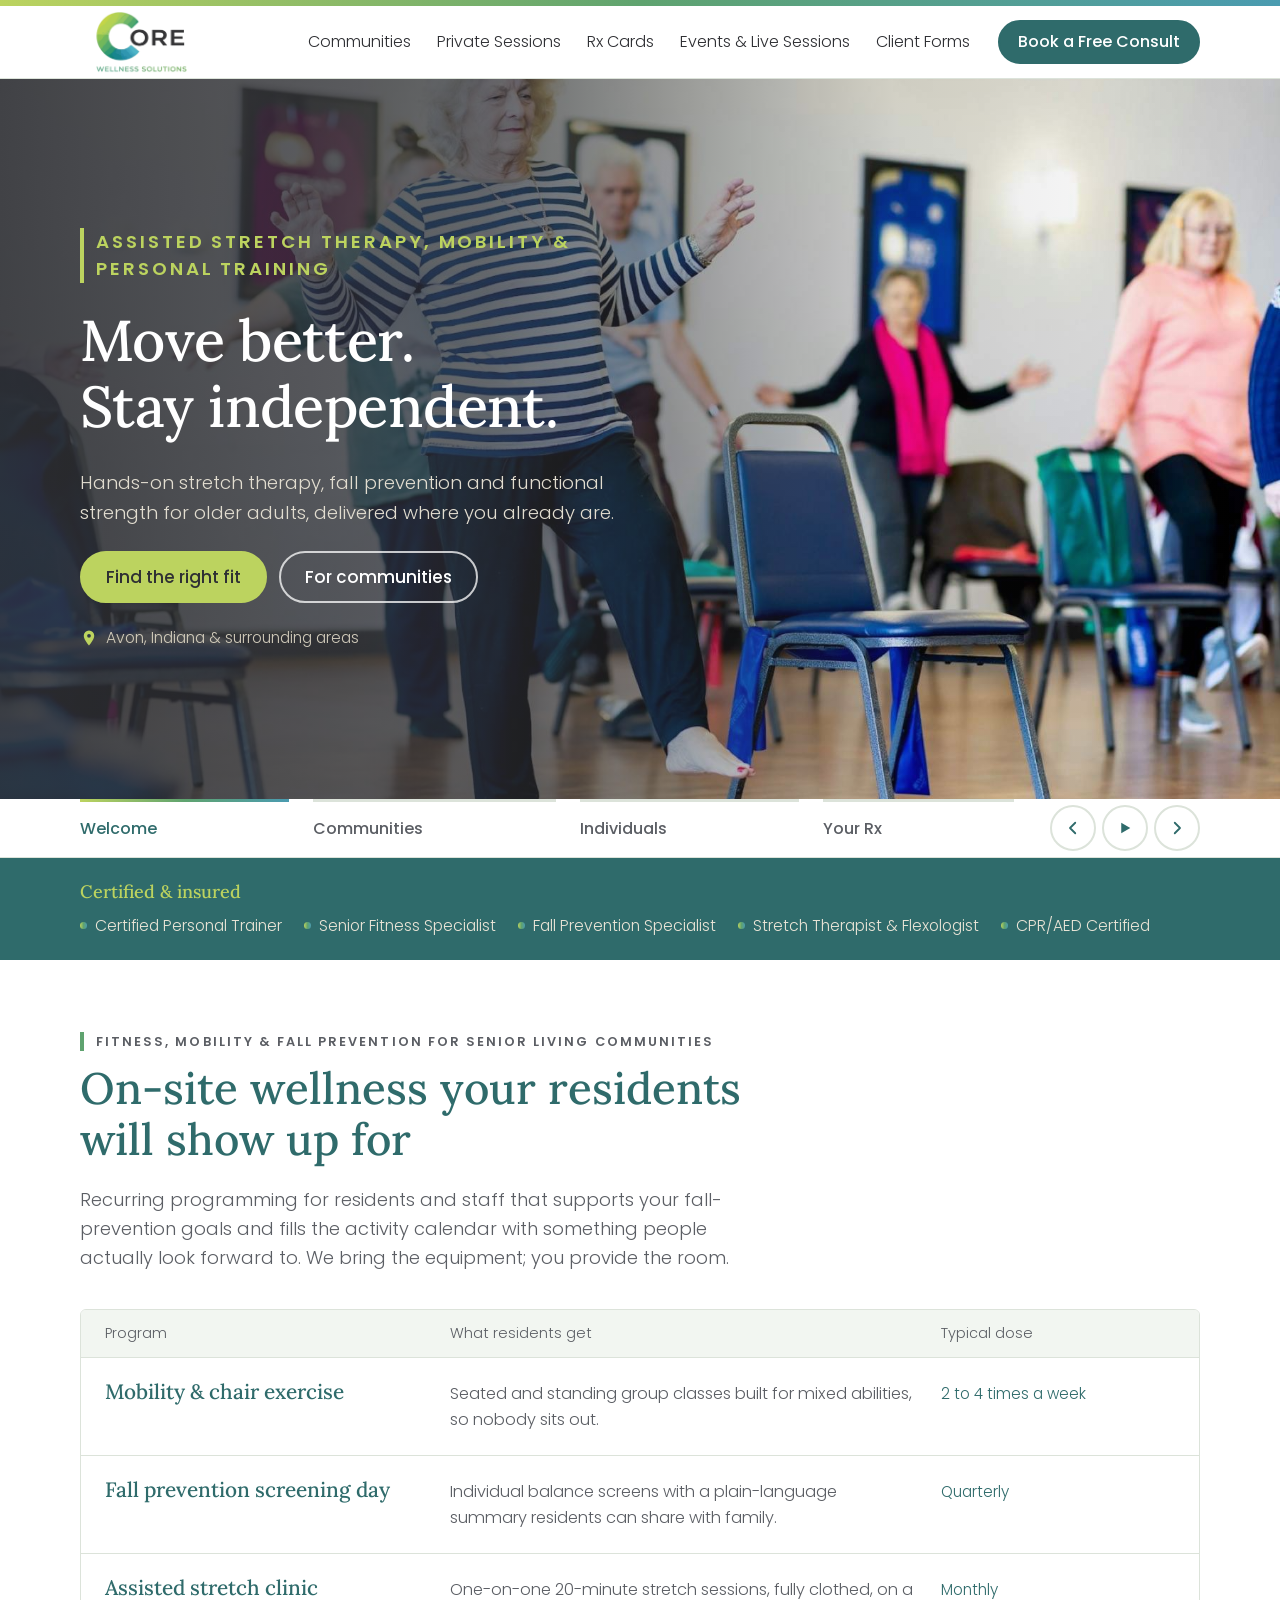
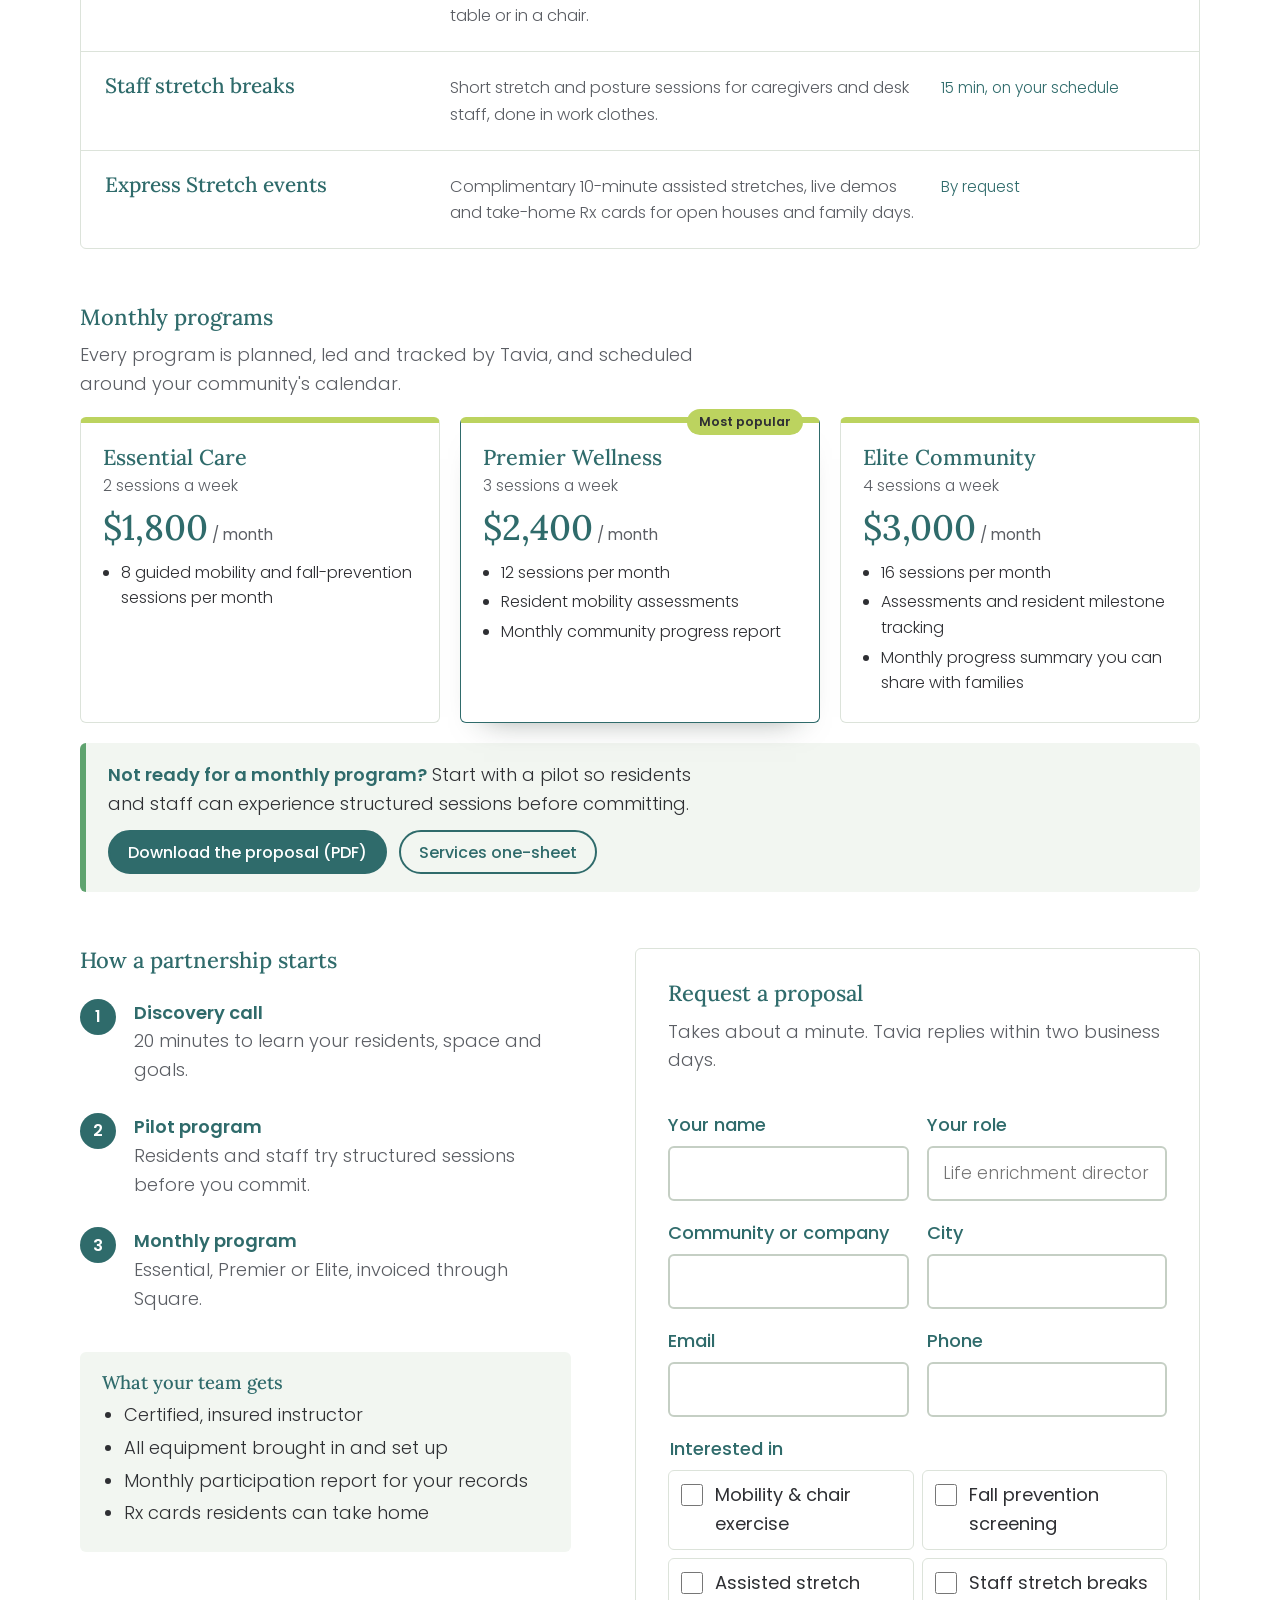
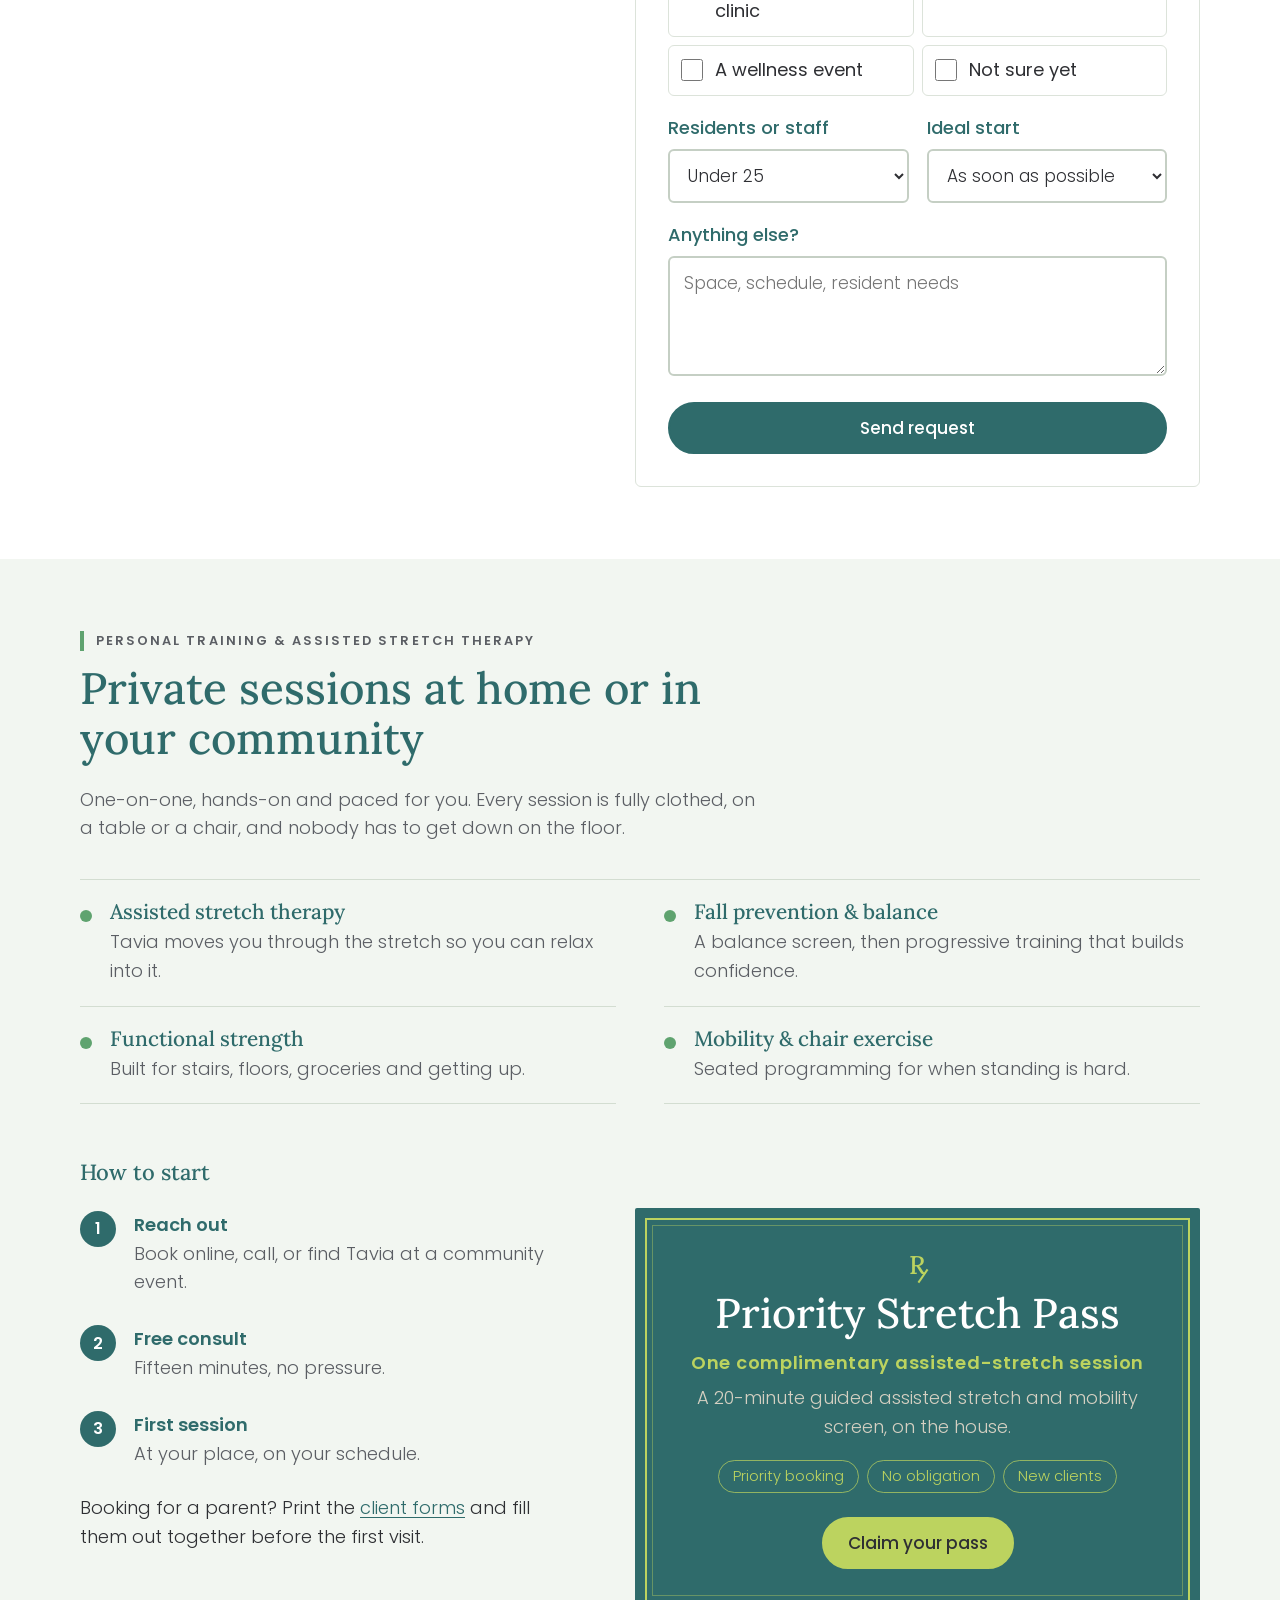
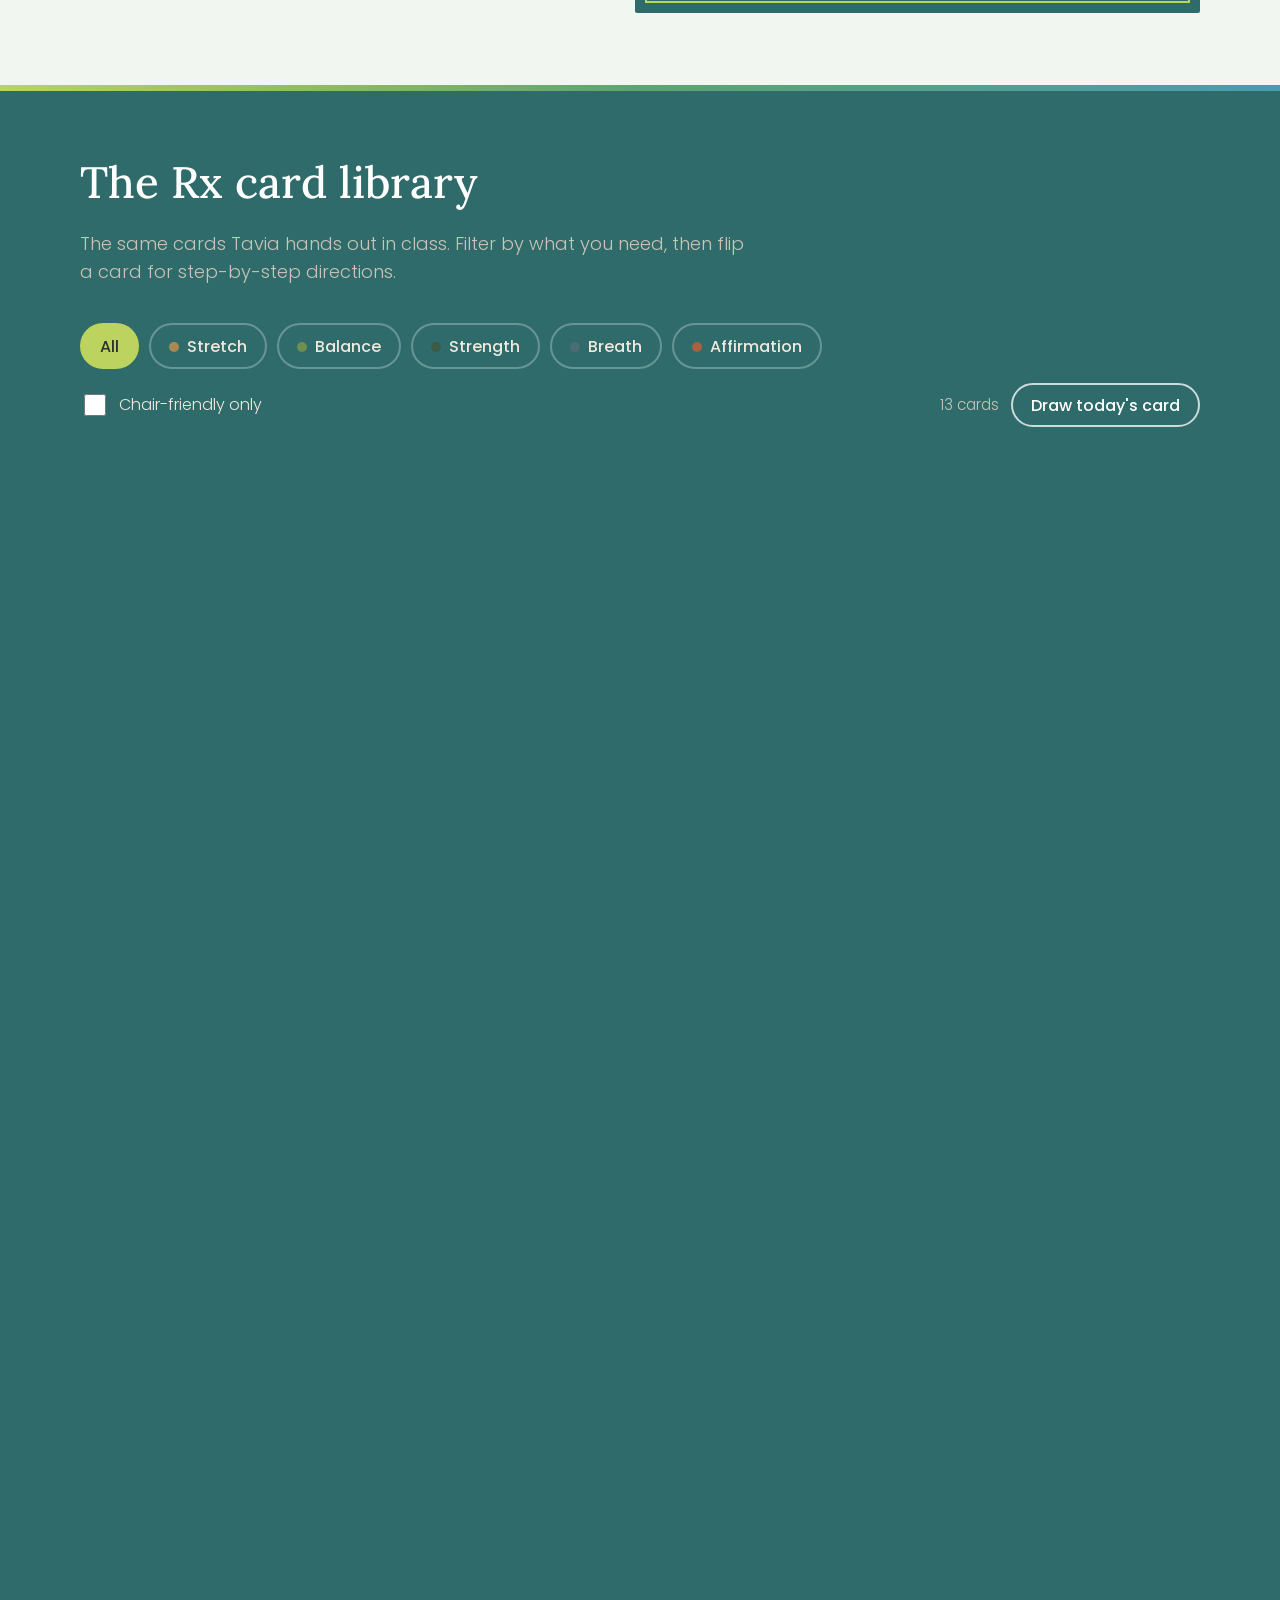
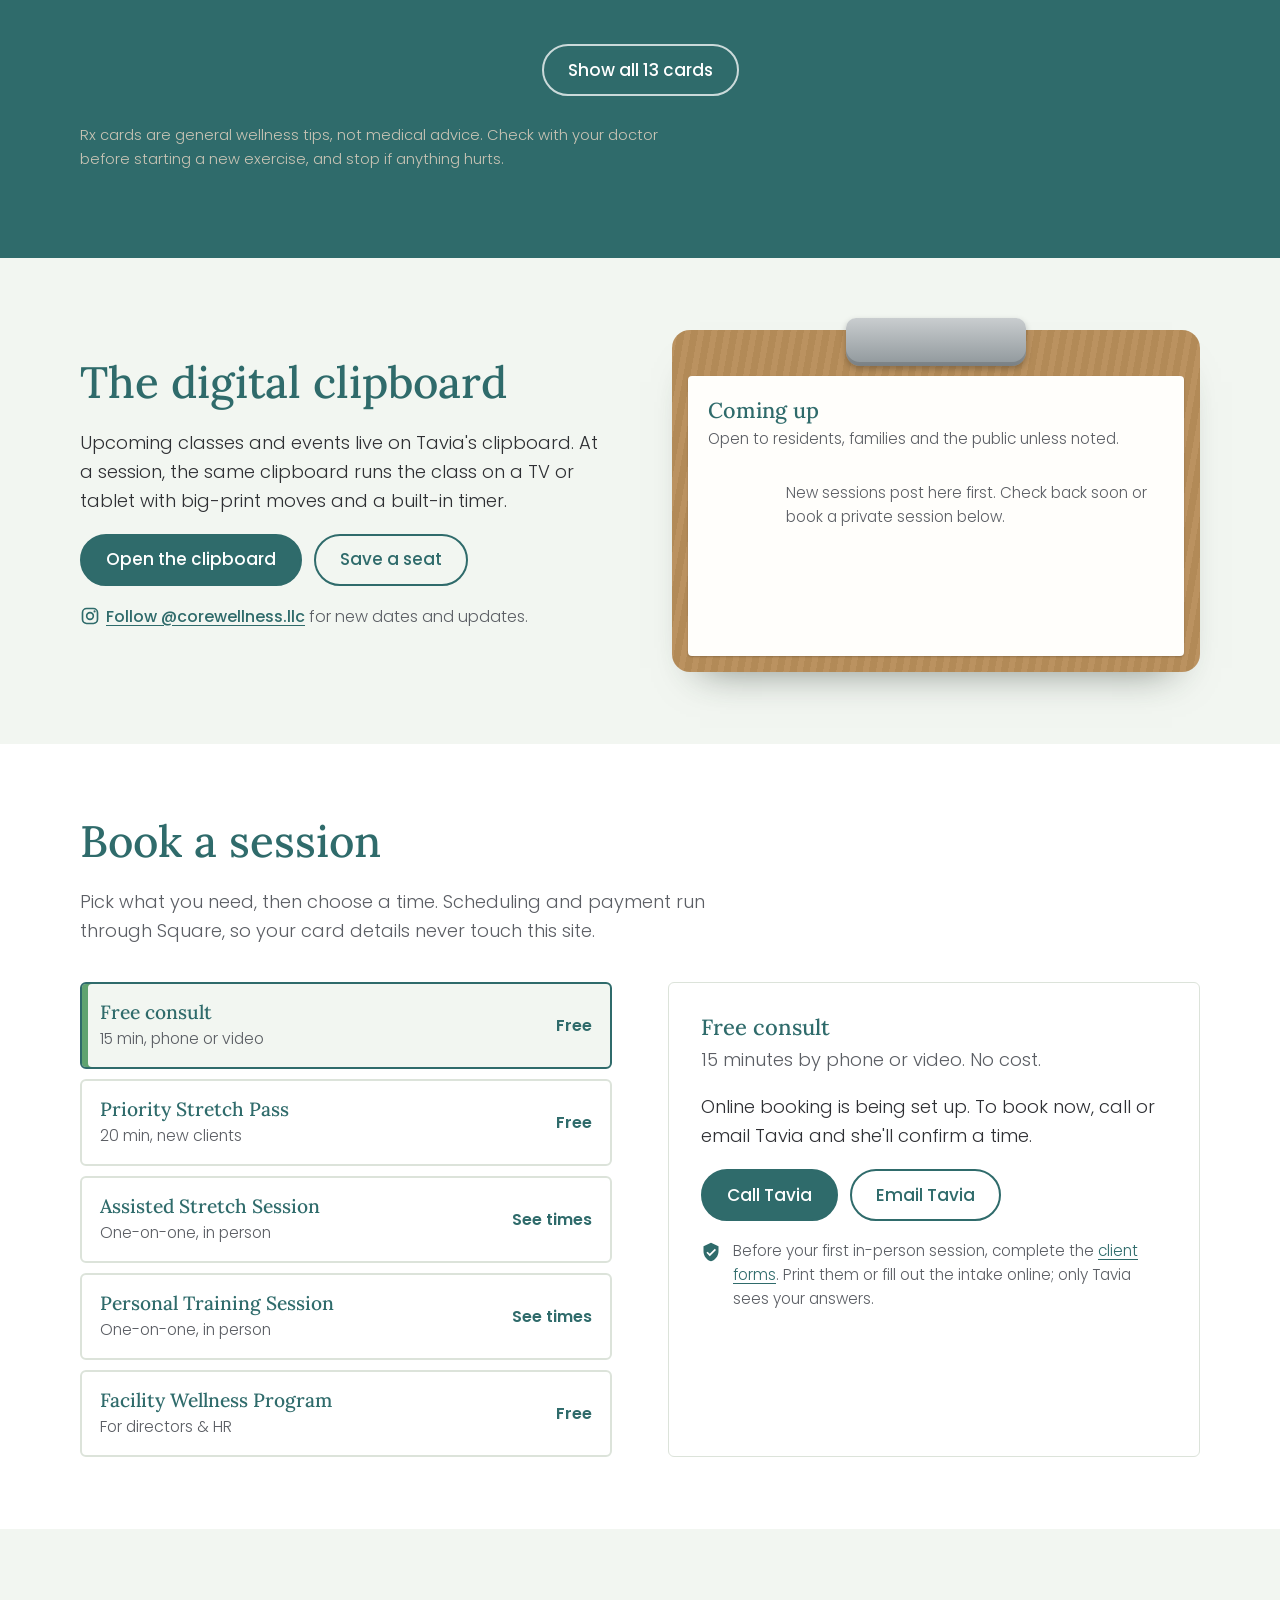
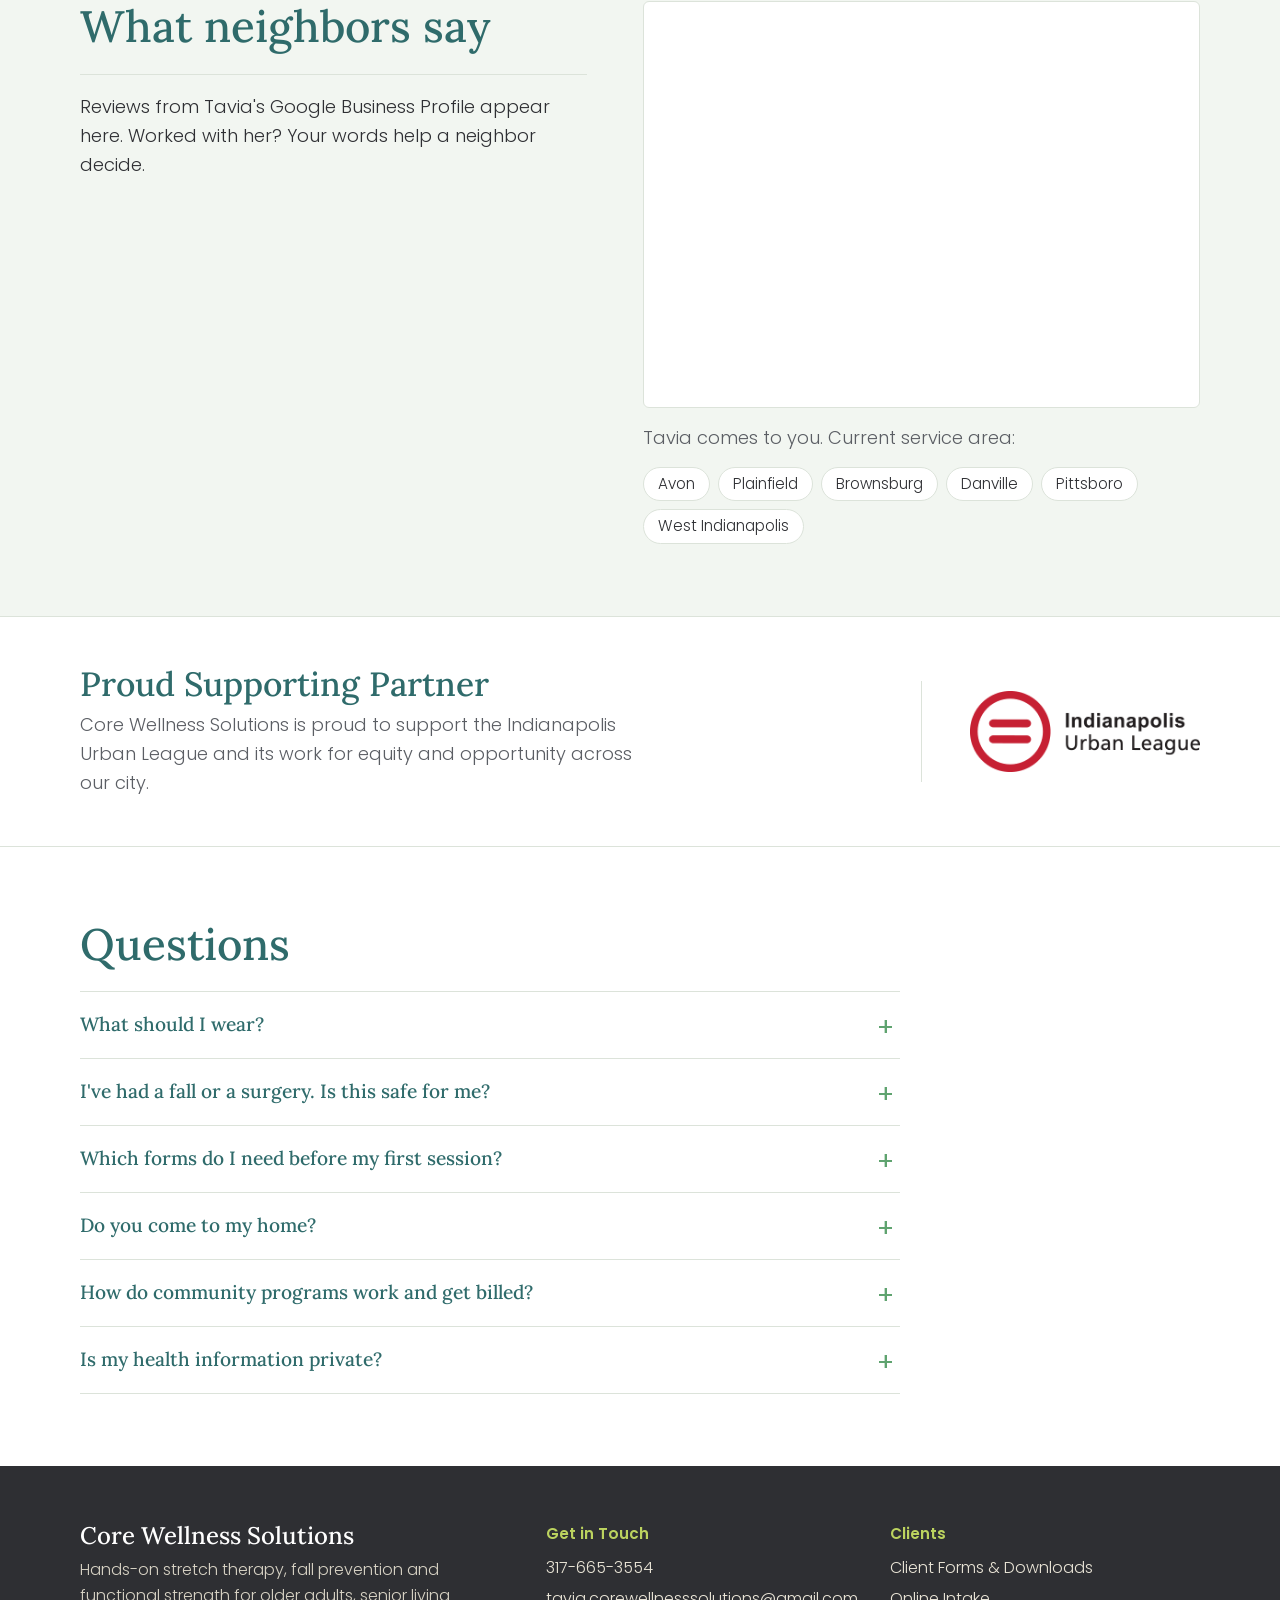
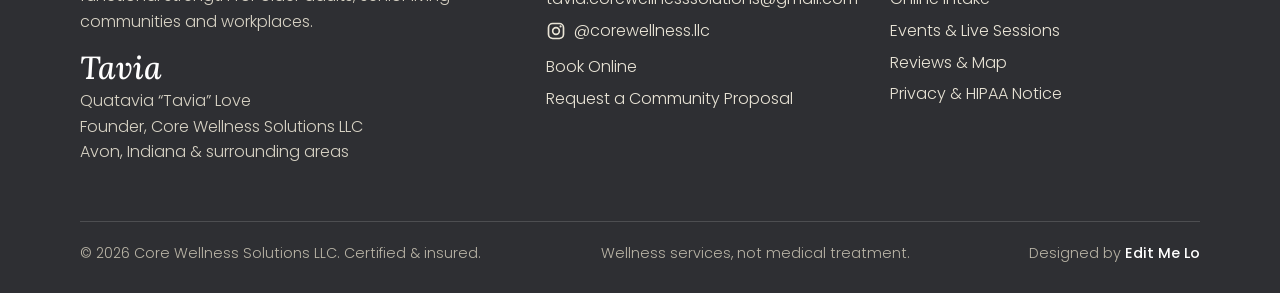
==== commit a43a1d10: "Title-case navigation and footer links; brand voice fix on Rx pad Nav and footer labels now use titl" ====
--- a/index.html
+++ b/index.html
@@ -63,12 +63,12 @@
     <nav id="site-nav" class="site-nav" aria-label="Main">
       <ul>
         <li><a href="#communities" data-nav-path="org">Communities</a></li>
-        <li><a href="#individuals" data-nav-path="me">Private sessions</a></li>
-        <li><a href="#rx">Rx cards</a></li>
-        <li><a href="clipboard.html">Events &amp; live sessions</a></li>
-        <li><a href="forms.html">Client forms</a></li>
+        <li><a href="#individuals" data-nav-path="me">Private Sessions</a></li>
+        <li><a href="#rx">Rx Cards</a></li>
+        <li><a href="clipboard.html">Events &amp; Live Sessions</a></li>
+        <li><a href="forms.html">Client Forms</a></li>
       </ul>
-      <a class="btn small" href="#book" data-path-cta>Book a free consult</a>
+      <a class="btn small" href="#book" data-path-cta>Book a Free Consult</a>
     </nav>
   </div>
 </header>
@@ -526,23 +526,23 @@
         <p>Quatavia &ldquo;Tavia&rdquo; Love<br>Founder, Core Wellness Solutions LLC<br>Avon, Indiana &amp; surrounding areas</p>
       </div>
       <div>
-        <h3>Get in touch</h3>
+        <h3>Get in Touch</h3>
         <ul>
           <li><a href="#" data-phone="label" data-fallback="hide">Call</a></li>
           <li><a href="#" data-email="label">Email</a></li>
           <li><a class="social-link" href="https://www.instagram.com/corewellness.llc/" target="_blank" rel="noopener"><svg width="20" height="20" viewBox="0 0 24 24" aria-hidden="true"><rect x="3" y="3" width="18" height="18" rx="5" fill="none" stroke="currentColor" stroke-width="2"/><circle cx="12" cy="12" r="4" fill="none" stroke="currentColor" stroke-width="2"/><circle cx="17.5" cy="6.5" r="1.3" fill="currentColor"/></svg>@corewellness.llc</a></li>
-          <li><a href="#book">Book online</a></li>
-          <li><a href="#proposal">Request a community proposal</a></li>
+          <li><a href="#book">Book Online</a></li>
+          <li><a href="#proposal">Request a Community Proposal</a></li>
         </ul>
       </div>
       <div>
         <h3>Clients</h3>
         <ul>
-          <li><a href="forms.html">Client forms &amp; downloads</a></li>
-          <li><a href="intake.html">Online intake</a></li>
-          <li><a href="clipboard.html">Events &amp; live sessions</a></li>
-          <li><a href="#find">Reviews &amp; map</a></li>
-          <li><a href="privacy.html">Privacy &amp; HIPAA notice</a></li>
+          <li><a href="forms.html">Client Forms &amp; Downloads</a></li>
+          <li><a href="intake.html">Online Intake</a></li>
+          <li><a href="clipboard.html">Events &amp; Live Sessions</a></li>
+          <li><a href="#find">Reviews &amp; Map</a></li>
+          <li><a href="privacy.html">Privacy &amp; HIPAA Notice</a></li>
         </ul>
       </div>
     </div>
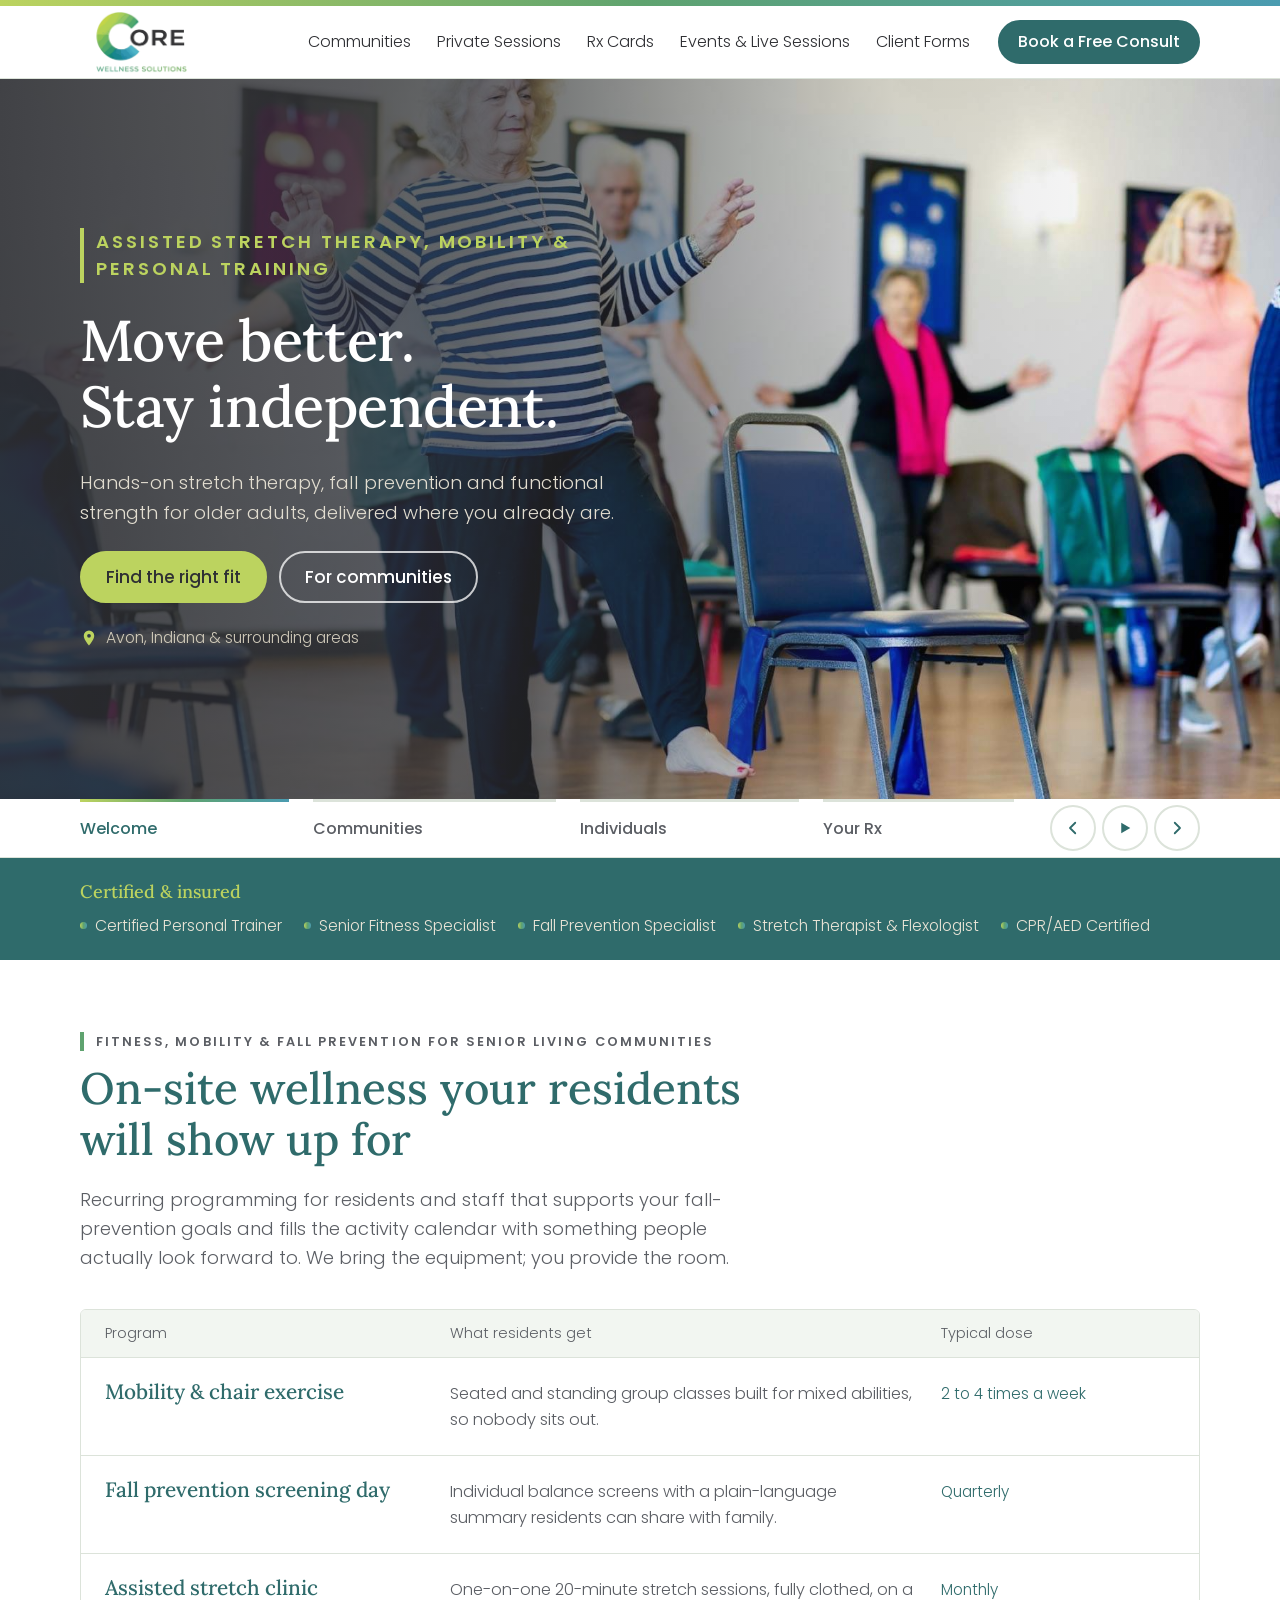
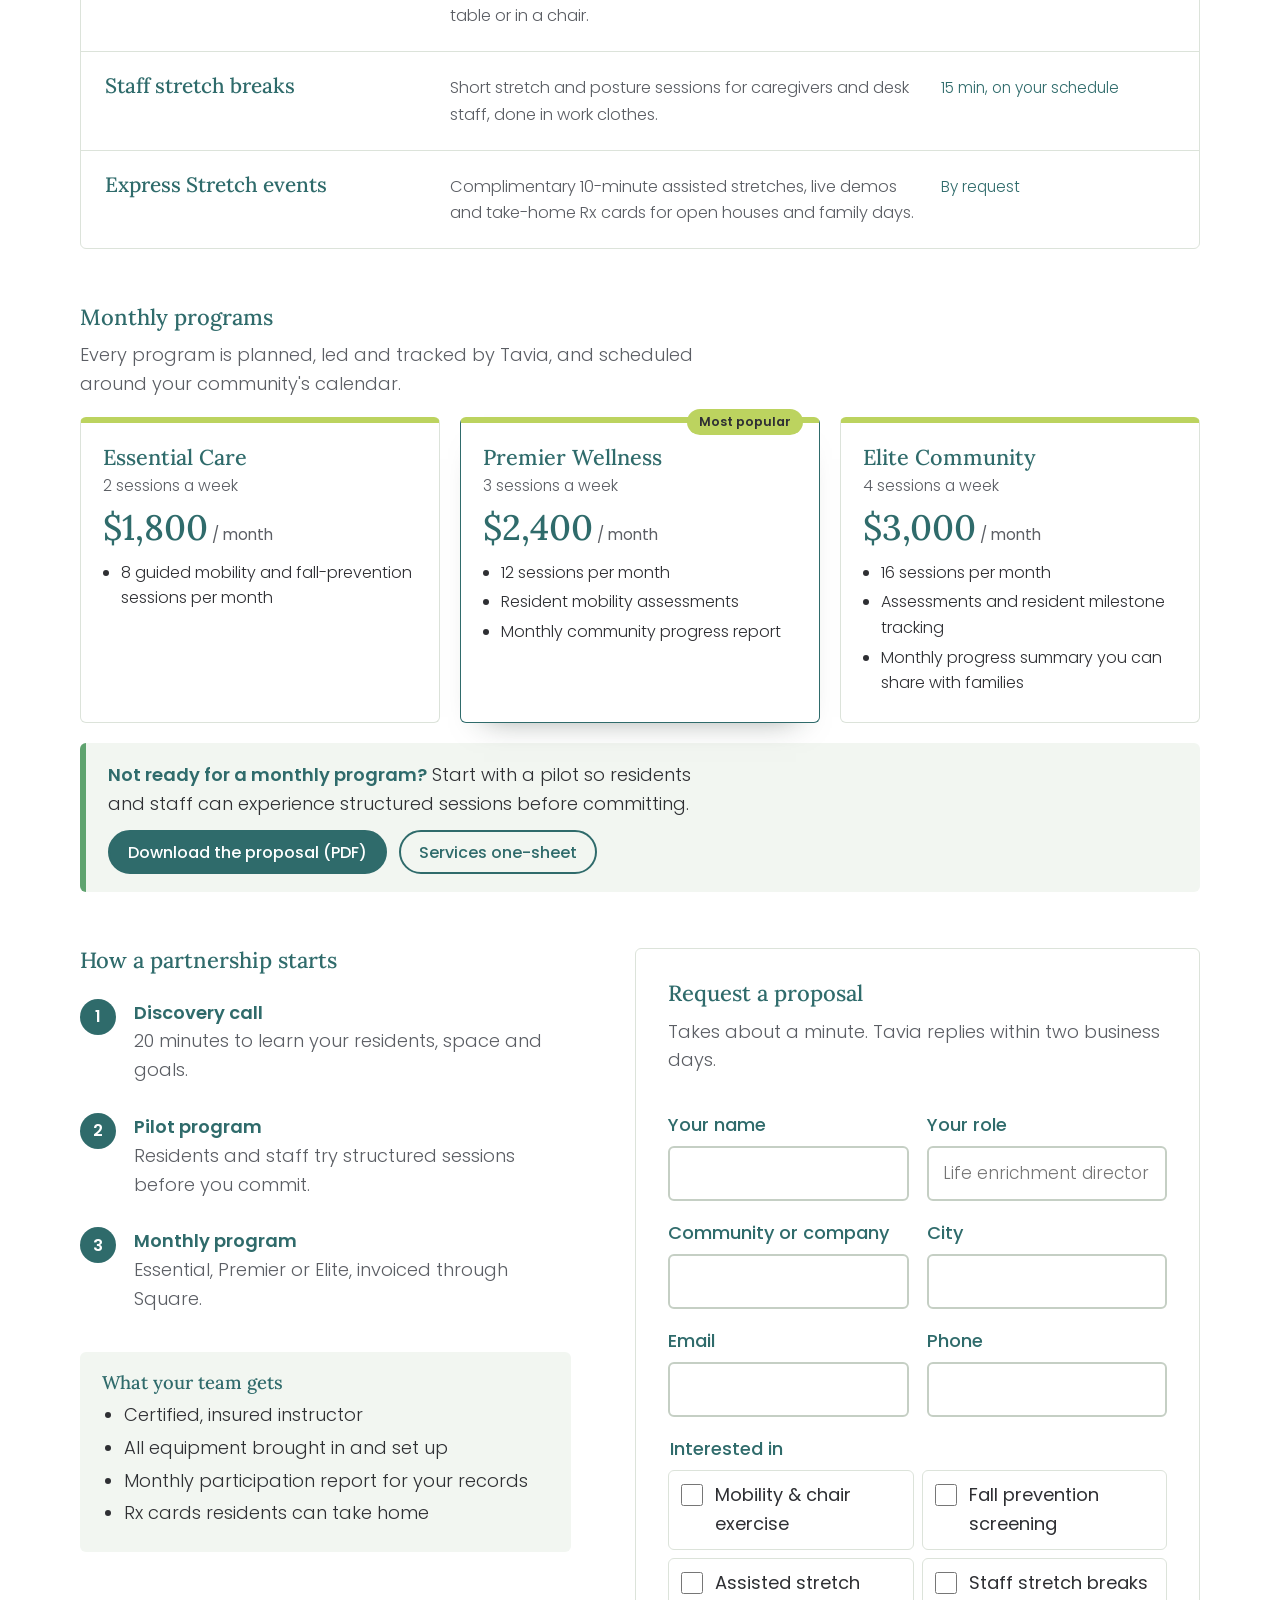
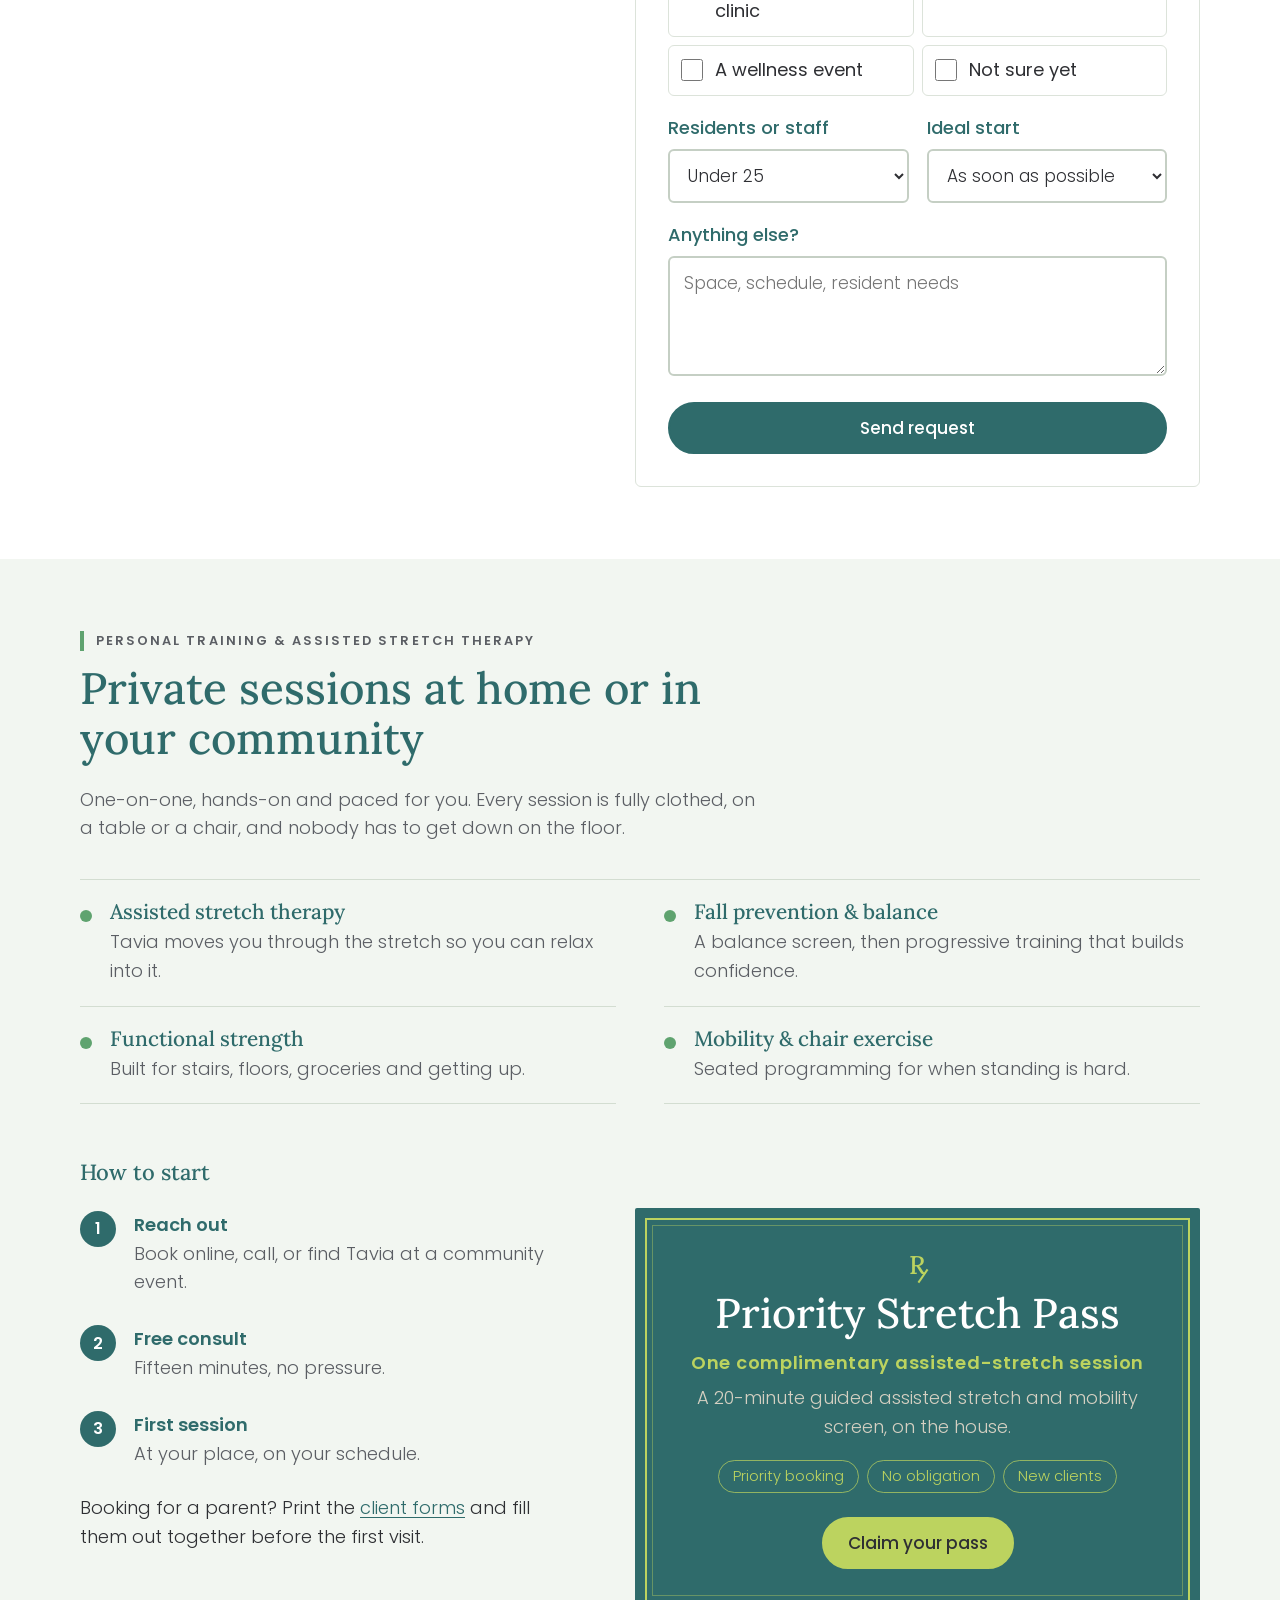
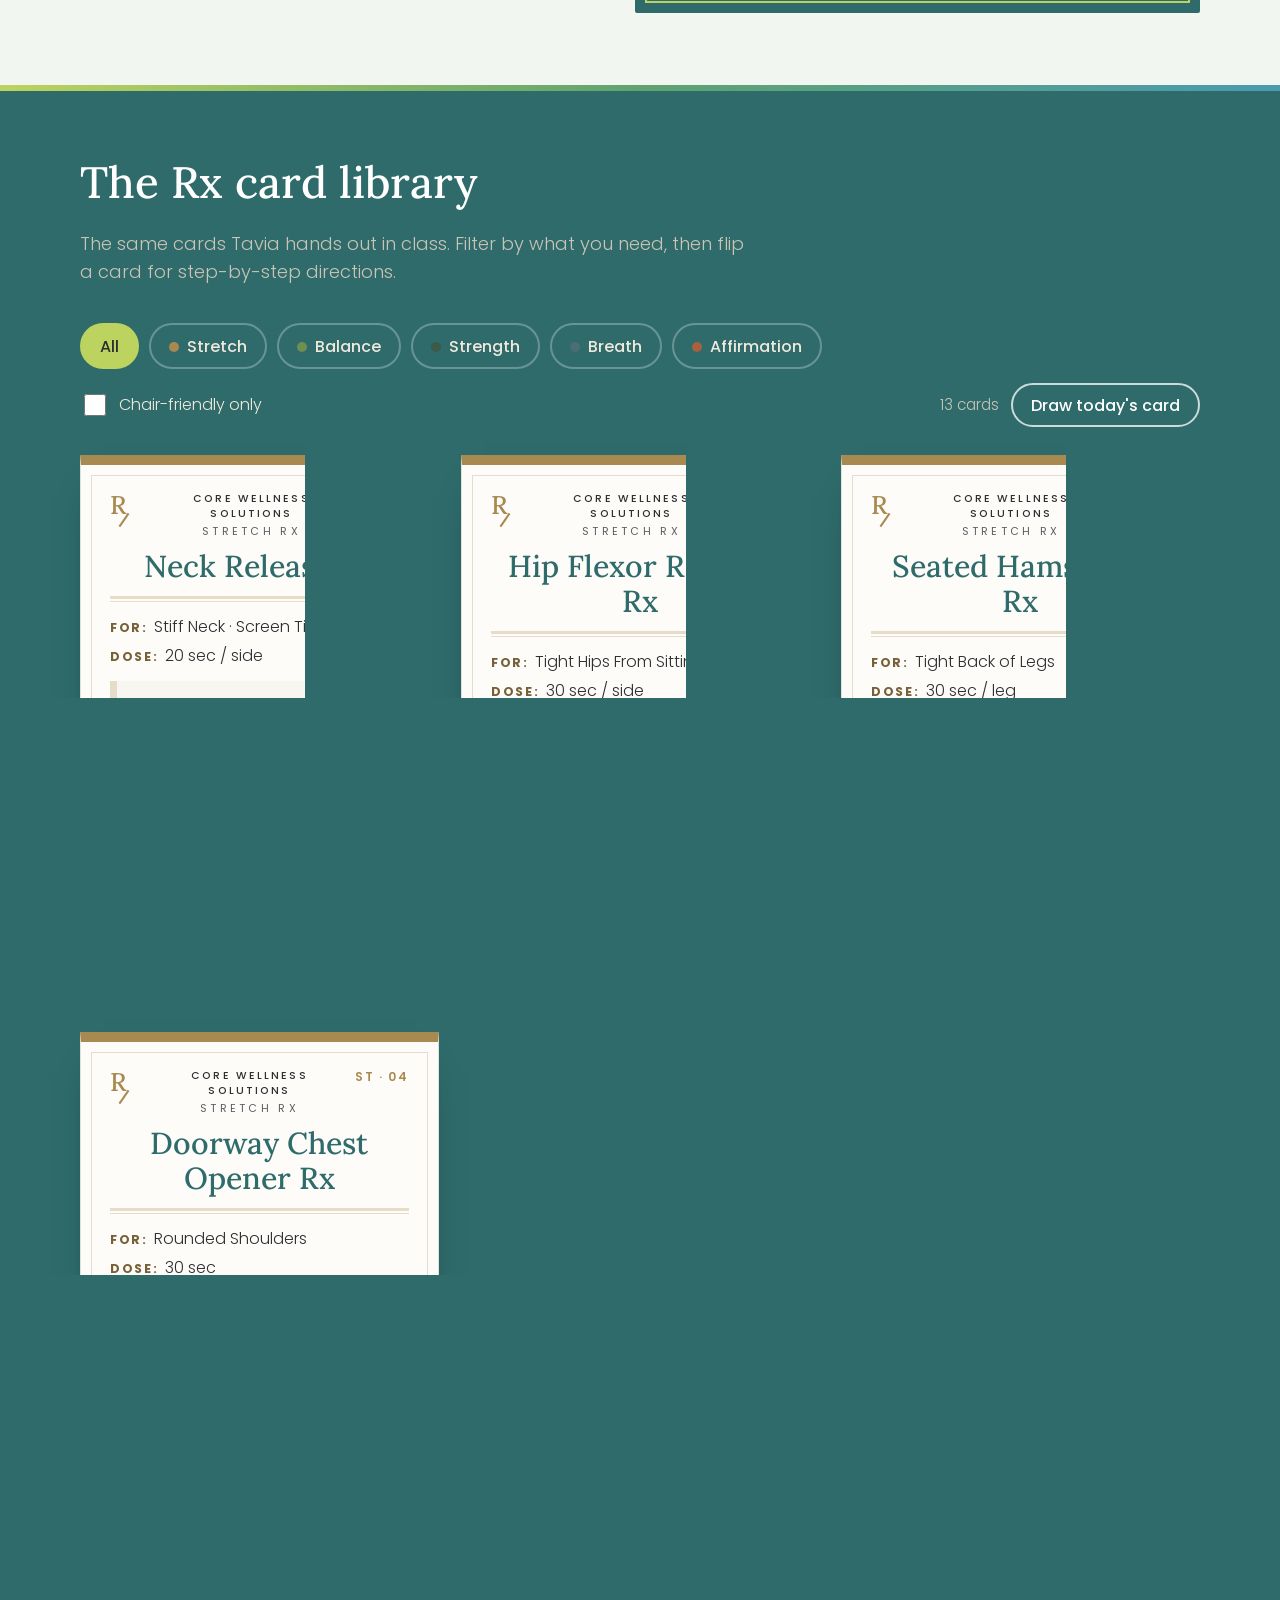
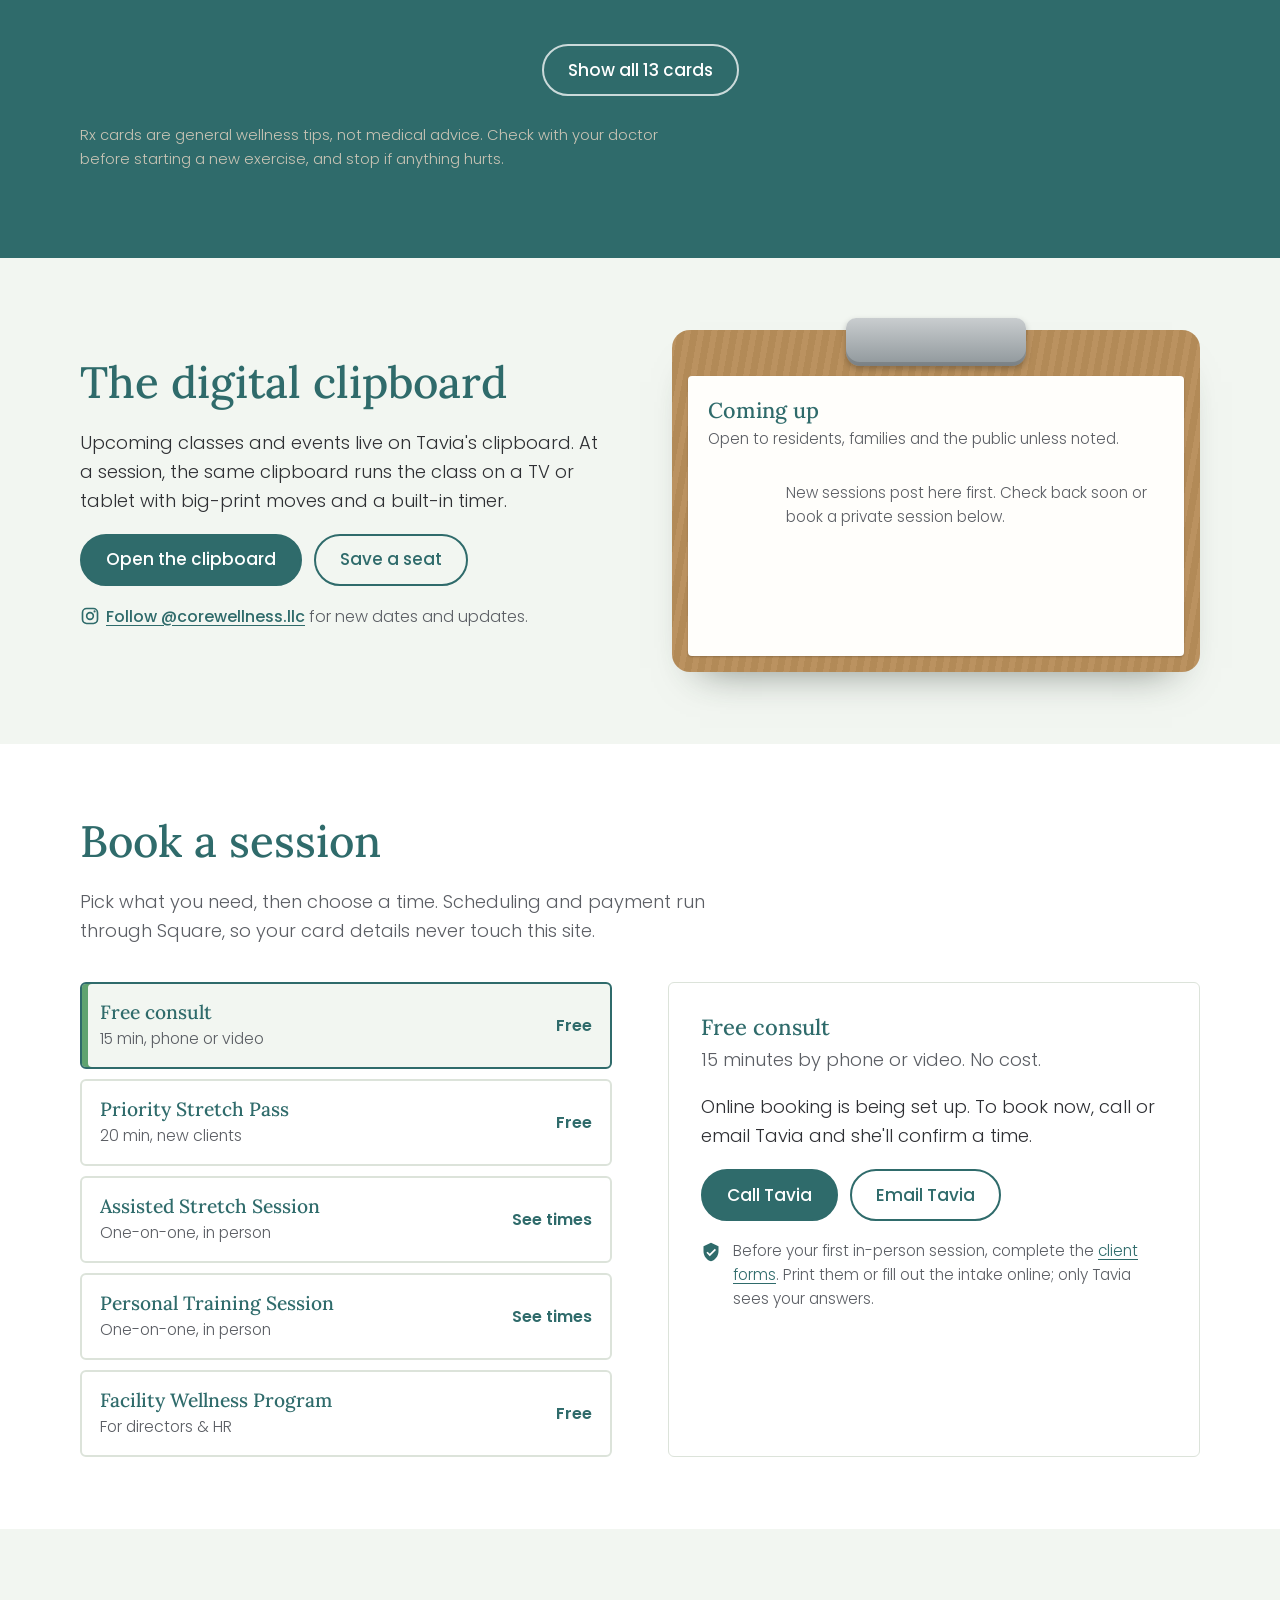
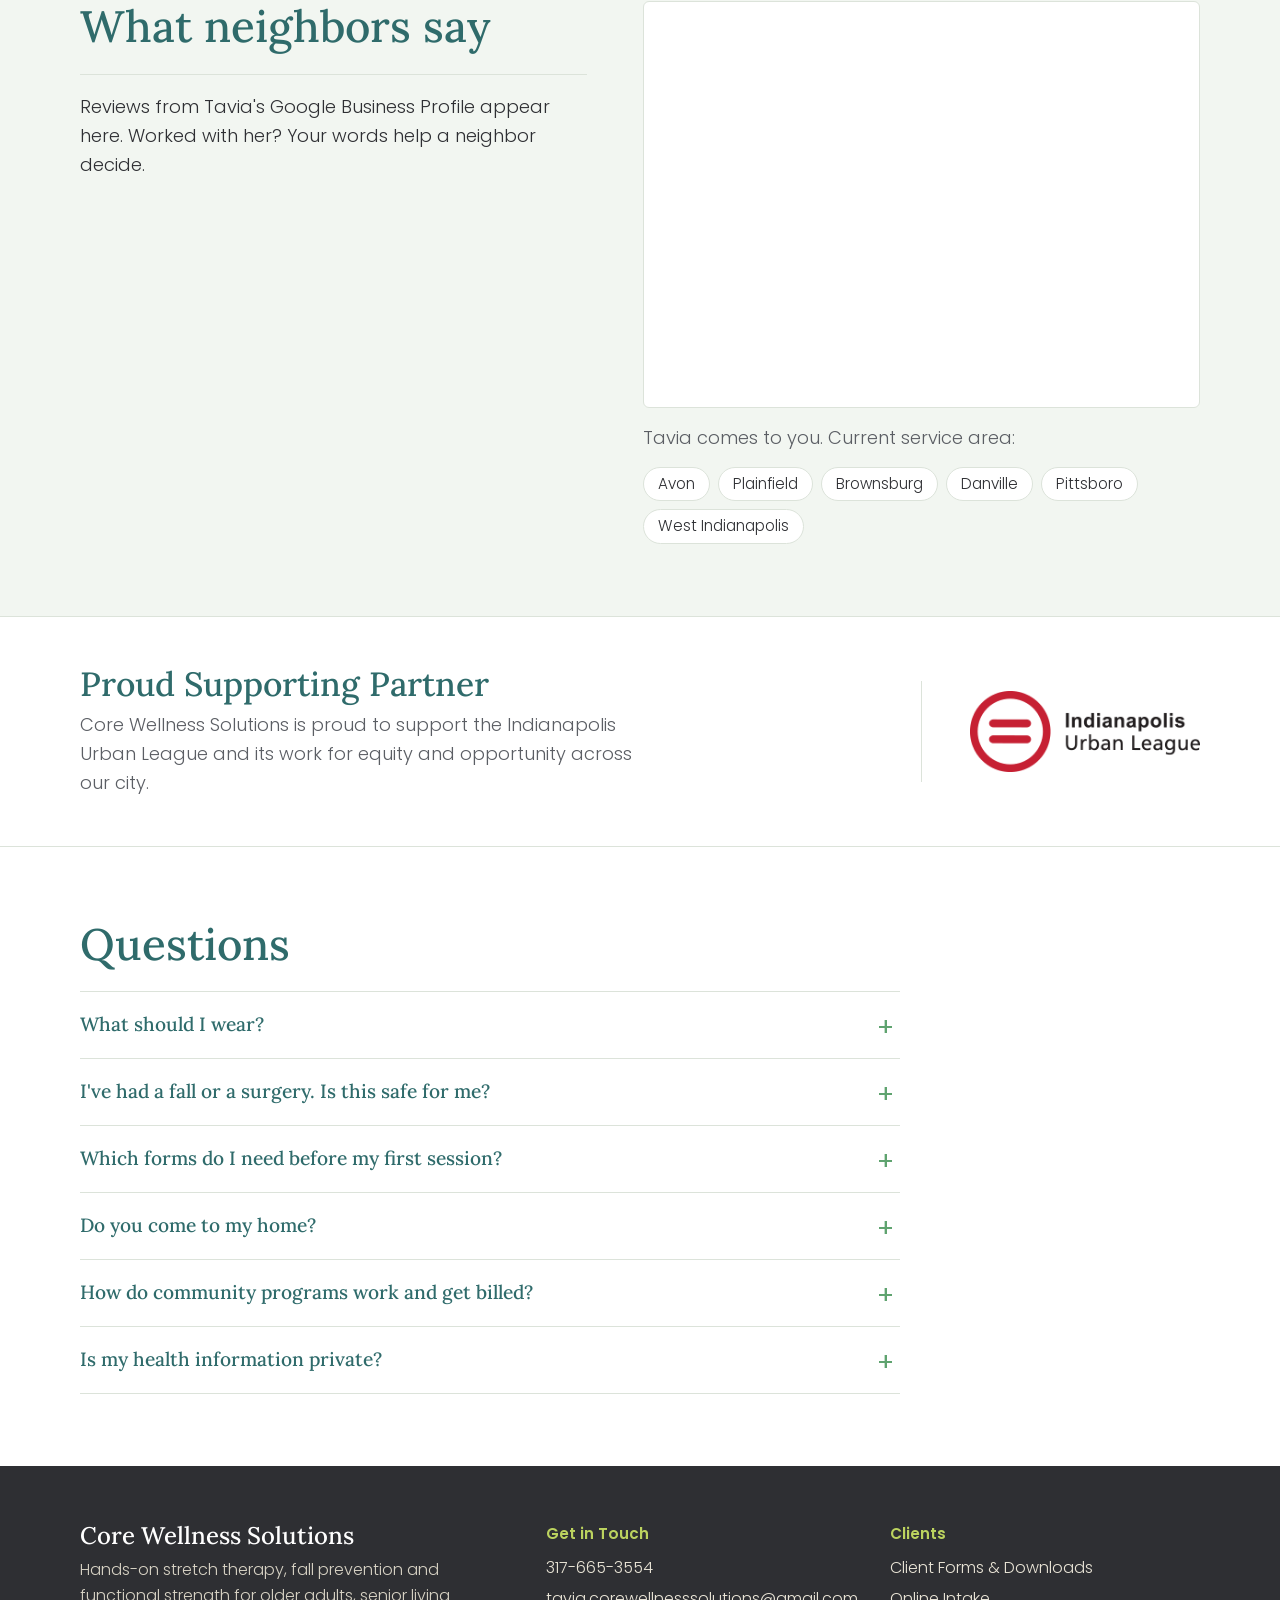
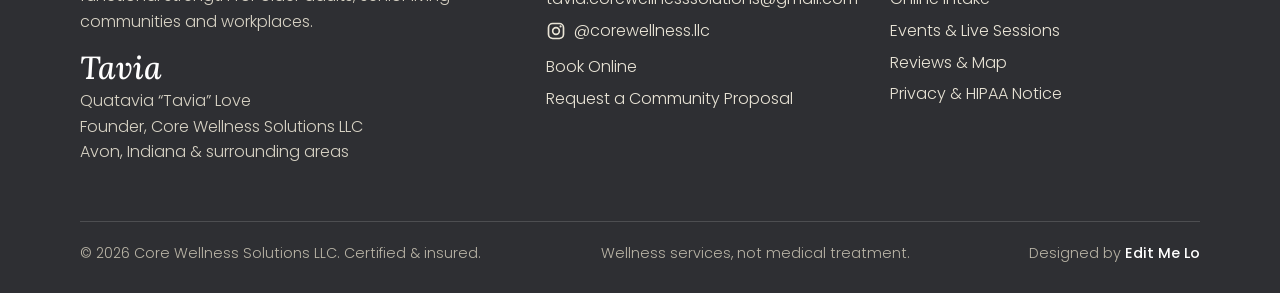
==== commit 748d9663: "Clean URLs: drop .html from every page address Adds vercel.json with cleanUrls so /forms, /clipboard" ====
--- a/index.html
+++ b/index.html
@@ -65,8 +65,8 @@
         <li><a href="#communities" data-nav-path="org">Communities</a></li>
         <li><a href="#individuals" data-nav-path="me">Private Sessions</a></li>
         <li><a href="#rx">Rx Cards</a></li>
-        <li><a href="clipboard.html">Events &amp; Live Sessions</a></li>
-        <li><a href="forms.html">Client Forms</a></li>
+        <li><a href="/clipboard">Events &amp; Live Sessions</a></li>
+        <li><a href="/forms">Client Forms</a></li>
       </ul>
       <a class="btn small" href="#book" data-path-cta>Book a Free Consult</a>
     </nav>
@@ -275,7 +275,7 @@
             <p><b>Not ready for a monthly program?</b> Start with a pilot so residents and staff can experience structured sessions before committing.</p>
             <div class="btn-row">
               <a class="btn small" href="assets/forms/cws-senior-living-proposal.pdf" download="cws-senior-living-proposal.pdf">Download the proposal (PDF)</a>
-              <a class="btn small ghost" href="forms.html#partner-docs-title">Services one-sheet</a>
+              <a class="btn small ghost" href="/forms#partner-docs-title">Services one-sheet</a>
             </div>
           </div>
         </div>
@@ -363,7 +363,7 @@
               <li><div><b>Free consult</b><span>Fifteen minutes, no pressure.</span></div></li>
               <li><div><b>First session</b><span>At your place, on your schedule.</span></div></li>
             </ol>
-            <p style="margin-top:12px">Booking for a parent? Print the <a href="forms.html">client forms</a> and fill them out together before the first visit.</p>
+            <p style="margin-top:12px">Booking for a parent? Print the <a href="/forms">client forms</a> and fill them out together before the first visit.</p>
           </div>
           <div class="pass" aria-labelledby="pass-title">
             <div class="pass-inner">
@@ -415,8 +415,8 @@
         <h2 id="events-title">The digital clipboard</h2>
         <p class="measure">Upcoming classes and events live on Tavia's clipboard. At a session, the same clipboard runs the class on a TV or tablet with big-print moves and a built-in timer.</p>
         <div class="btn-row">
-          <a class="btn" href="clipboard.html">Open the clipboard</a>
-          <a class="btn ghost" href="clipboard.html#seat">Save a seat</a>
+          <a class="btn" href="/clipboard">Open the clipboard</a>
+          <a class="btn ghost" href="/clipboard#seat">Save a seat</a>
         </div>
         <p class="follow-note"><a class="social-link" href="https://www.instagram.com/corewellness.llc/" target="_blank" rel="noopener"><svg width="20" height="20" viewBox="0 0 24 24" aria-hidden="true"><rect x="3" y="3" width="18" height="18" rx="5" fill="none" stroke="currentColor" stroke-width="2"/><circle cx="12" cy="12" r="4" fill="none" stroke="currentColor" stroke-width="2"/><circle cx="17.5" cy="6.5" r="1.3" fill="currentColor"/></svg>Follow @corewellness.llc</a> for new dates and updates.</p>
       </div>
@@ -460,7 +460,7 @@
           <iframe class="book-frame" data-b="frame" title="Square appointment scheduler" loading="lazy" hidden></iframe>
           <div class="pay-note">
             <svg width="20" height="20" viewBox="0 0 24 24" aria-hidden="true"><path fill="currentColor" d="M12 1 3 5v6c0 5.5 3.8 10.7 9 12 5.2-1.3 9-6.5 9-12V5l-9-4Zm-1.5 16-4-4 1.4-1.4 2.6 2.6 6.1-6.1L18 9.5 10.5 17Z"/></svg>
-            <span>Before your first in-person session, complete the <a href="forms.html">client forms</a>. Print them or fill out the intake online; only Tavia sees your answers. <a id="pay-packages" href="#" target="_blank" rel="noopener">Buy a session package</a></span>
+            <span>Before your first in-person session, complete the <a href="/forms">client forms</a>. Print them or fill out the intake online; only Tavia sees your answers. <a id="pay-packages" href="#" target="_blank" rel="noopener">Buy a session package</a></span>
           </div>
         </div>
       </div>
@@ -507,10 +507,10 @@
       <div class="faq">
         <details><summary>What should I wear?</summary><p>Comfortable clothes you can move in. Sessions are fully clothed, and you'll never need to get on the floor.</p></details>
         <details><summary>I've had a fall or a surgery. Is this safe for me?</summary><p>Tell Tavia about it on the intake form and during your free consult. Sessions are adjusted to you, and she may ask for your doctor's okay before you start.</p></details>
-        <details><summary>Which forms do I need before my first session?</summary><p>The Client Intake &amp; Assessment and the Liability Waiver. Private studio clients also sign a Client Service Agreement. You can <a href="forms.html">print them here</a> and bring them with you.</p></details>
+        <details><summary>Which forms do I need before my first session?</summary><p>The Client Intake &amp; Assessment and the Liability Waiver. Private studio clients also sign a Client Service Agreement. You can <a href="/forms">print them here</a> and bring them with you.</p></details>
         <details><summary>Do you come to my home?</summary><p>Yes. Private sessions happen at your home or in your community's fitness or activity room within the service area above.</p></details>
         <details><summary>How do community programs work and get billed?</summary><p>After a discovery call and a pilot, your community chooses a monthly program (Essential, Premier or Elite). Invoices come through Square and can be paid online by card or ACH.</p></details>
-        <details><summary>Is my health information private?</summary><p>Yes. Intake and waiver forms are sent through a secure, HIPAA-compliant service, and only Tavia reads them. Read the <a href="privacy.html">privacy notice</a> for details.</p></details>
+        <details><summary>Is my health information private?</summary><p>Yes. Intake and waiver forms are sent through a secure, HIPAA-compliant service, and only Tavia reads them. Read the <a href="/privacy">privacy notice</a> for details.</p></details>
       </div>
     </div>
   </section>
@@ -538,11 +538,11 @@
       <div>
         <h3>Clients</h3>
         <ul>
-          <li><a href="forms.html">Client Forms &amp; Downloads</a></li>
-          <li><a href="intake.html">Online Intake</a></li>
-          <li><a href="clipboard.html">Events &amp; Live Sessions</a></li>
+          <li><a href="/forms">Client Forms &amp; Downloads</a></li>
+          <li><a href="/intake">Online Intake</a></li>
+          <li><a href="/clipboard">Events &amp; Live Sessions</a></li>
           <li><a href="#find">Reviews &amp; Map</a></li>
-          <li><a href="privacy.html">Privacy &amp; HIPAA Notice</a></li>
+          <li><a href="/privacy">Privacy &amp; HIPAA Notice</a></li>
         </ul>
       </div>
     </div>
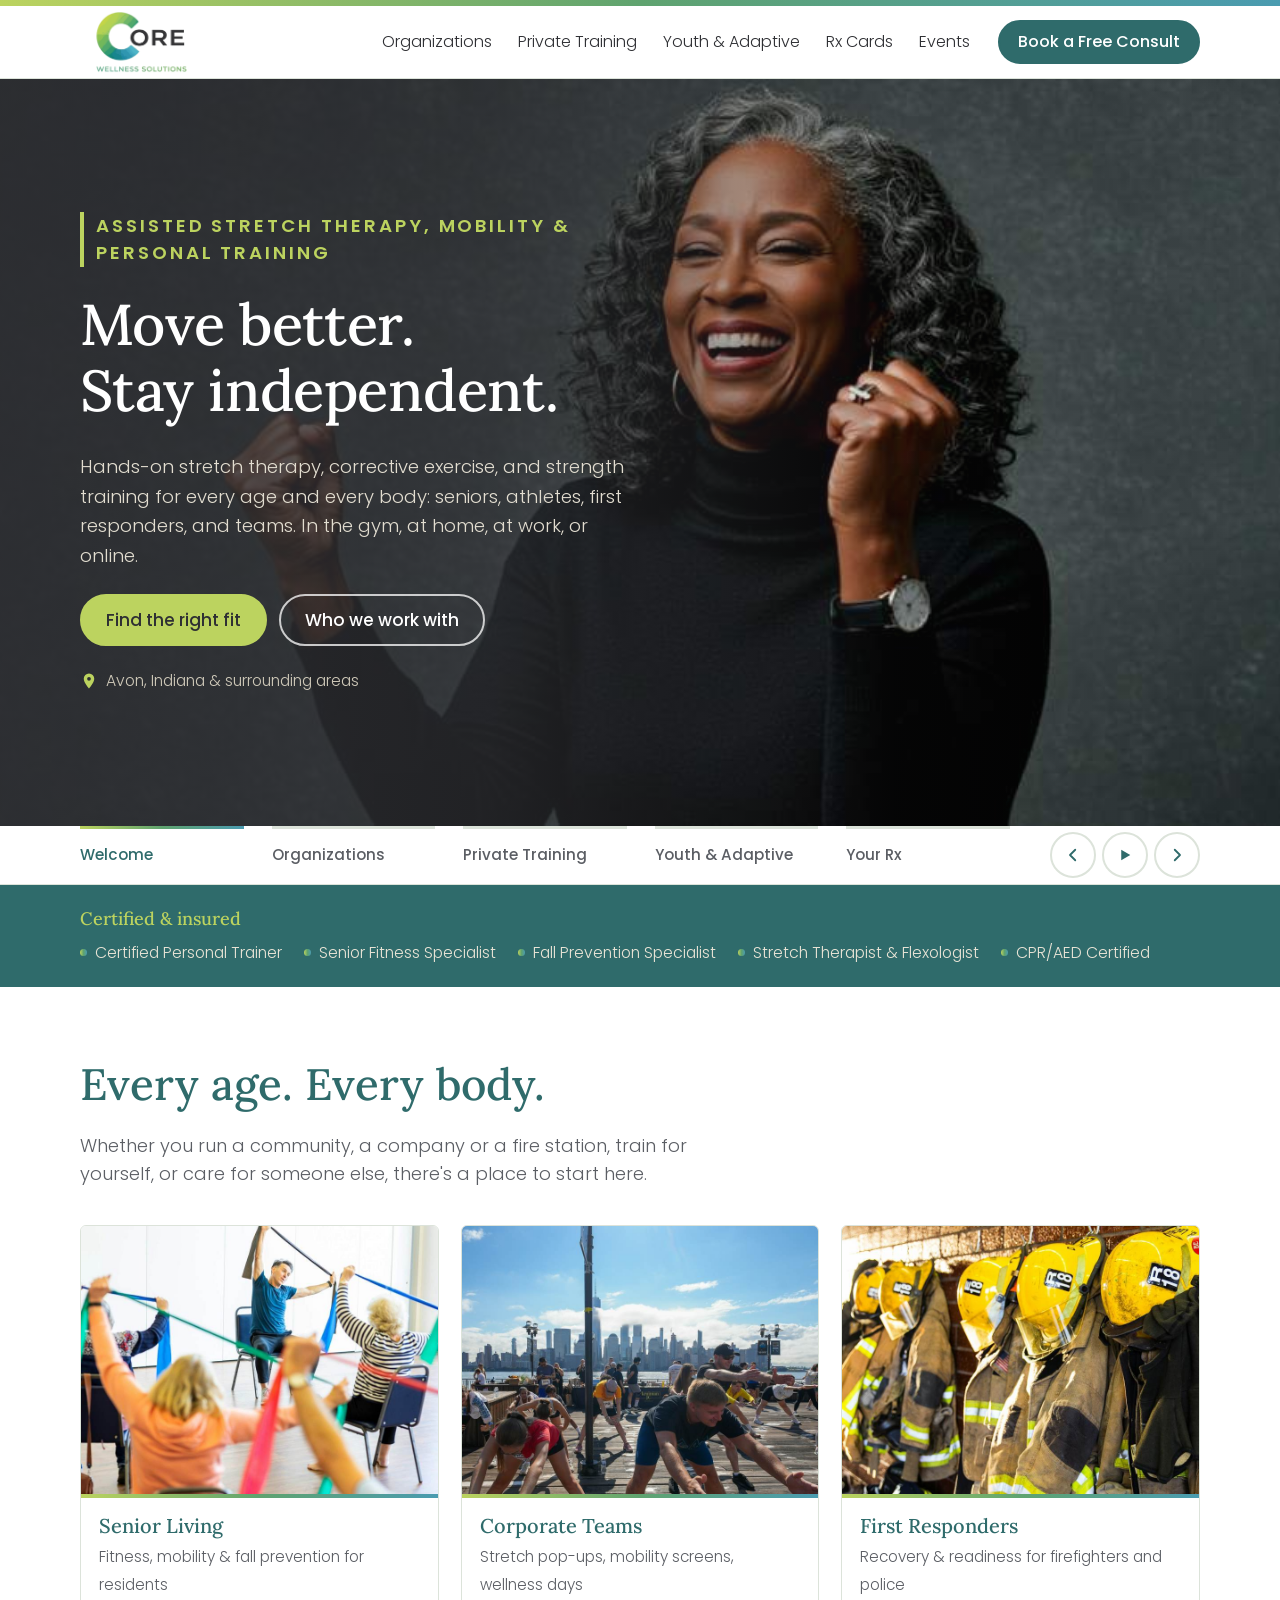
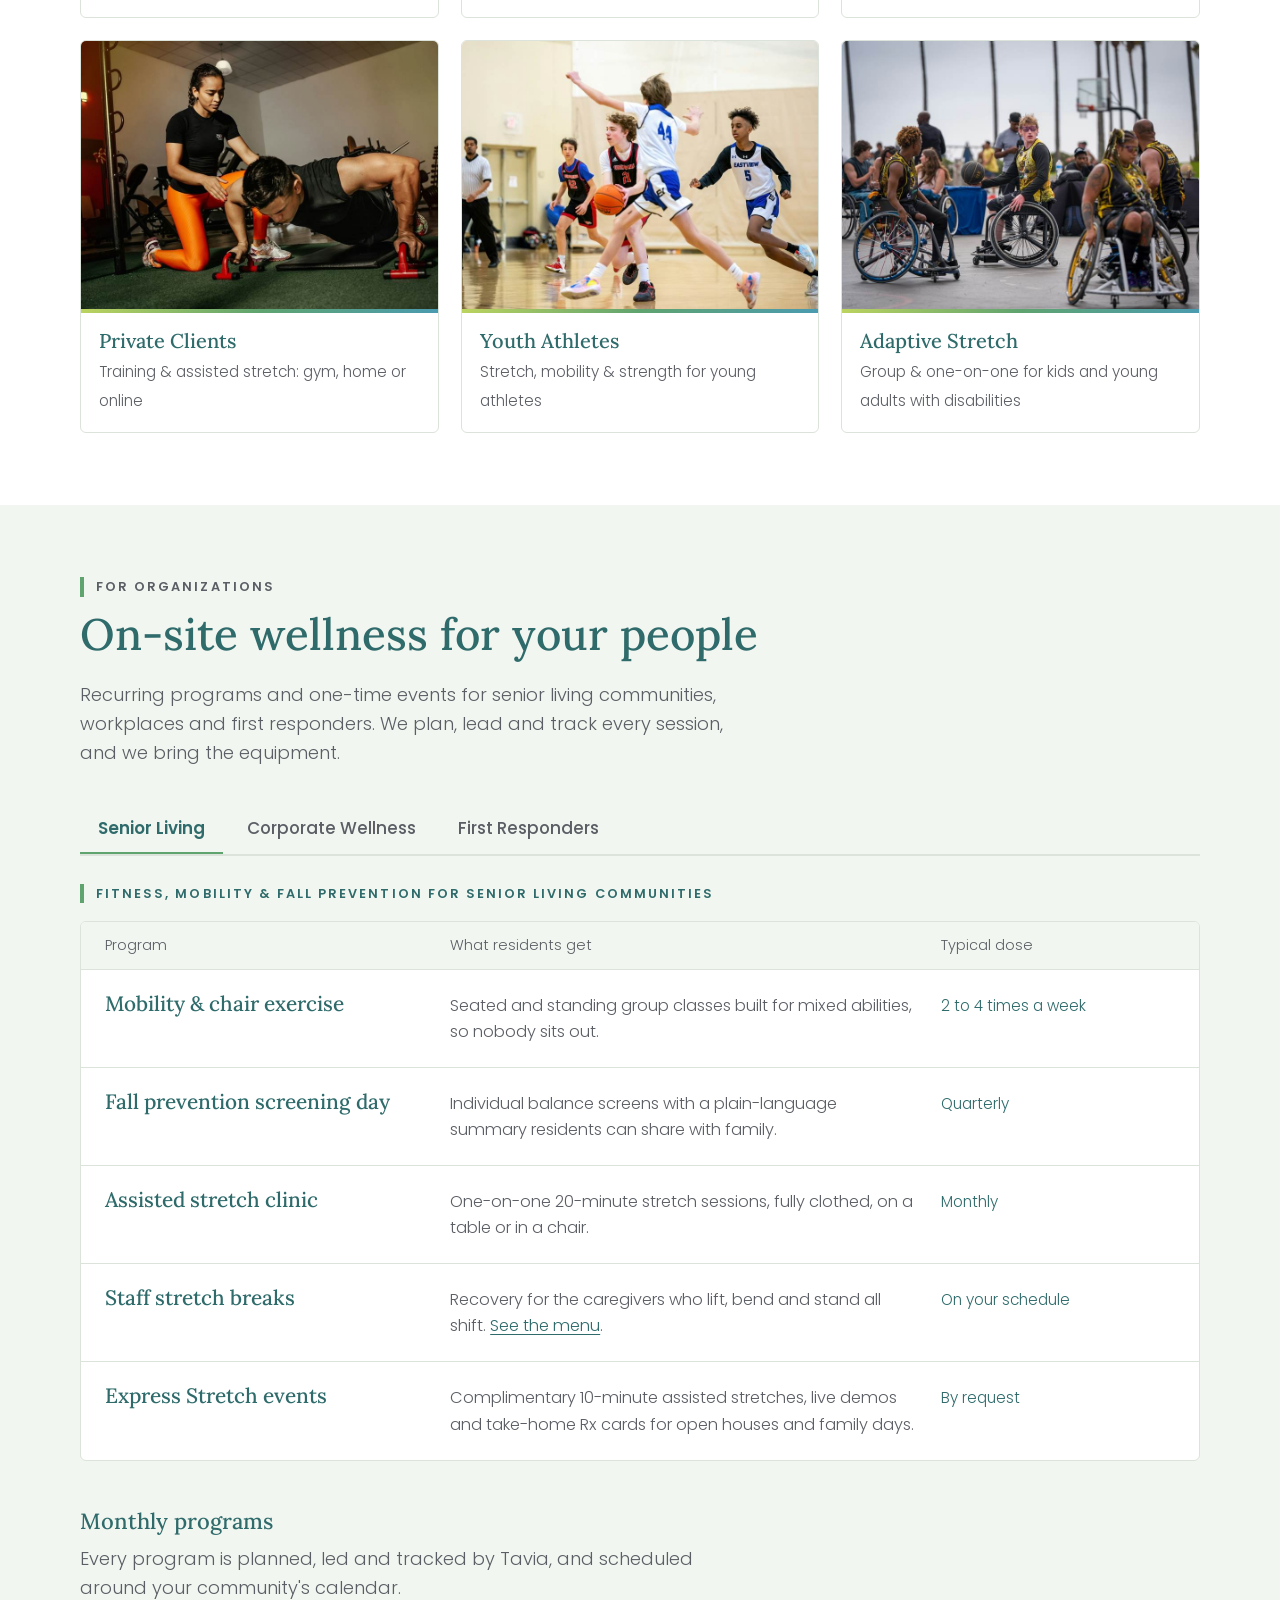
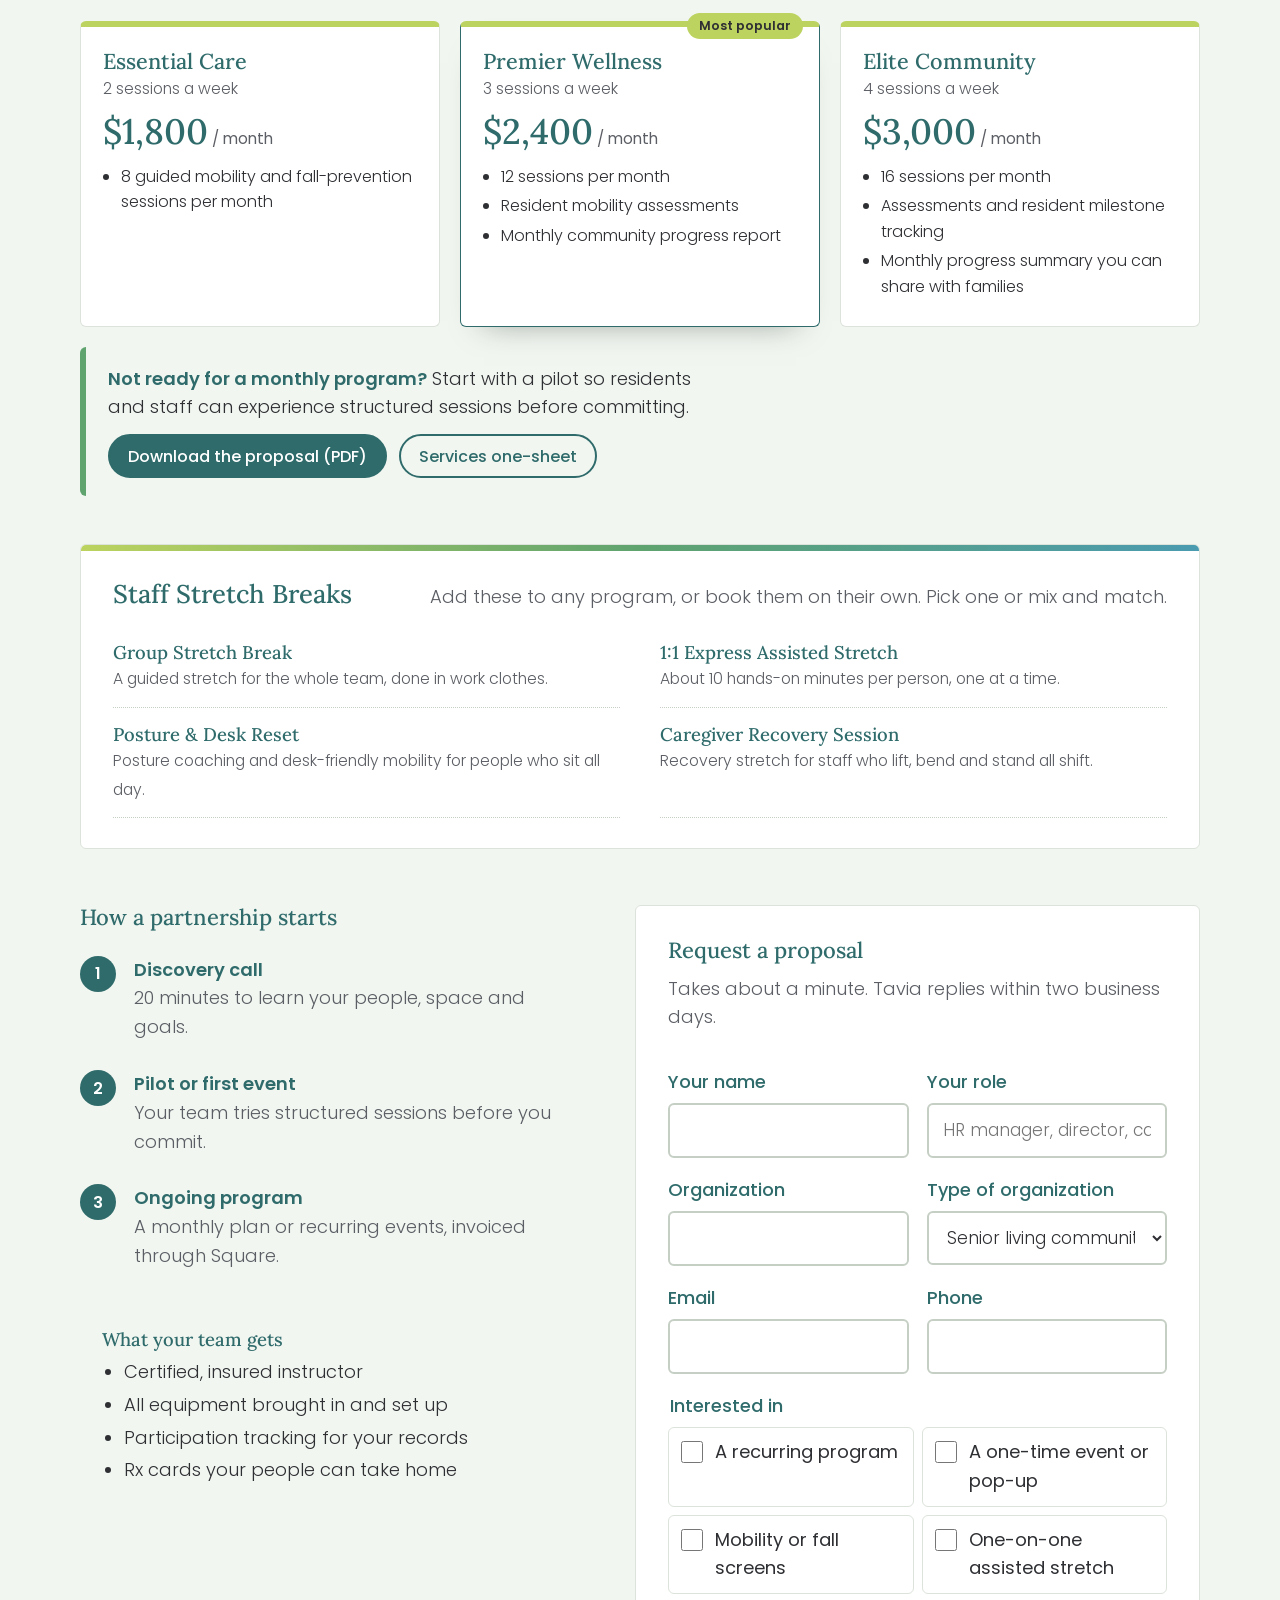
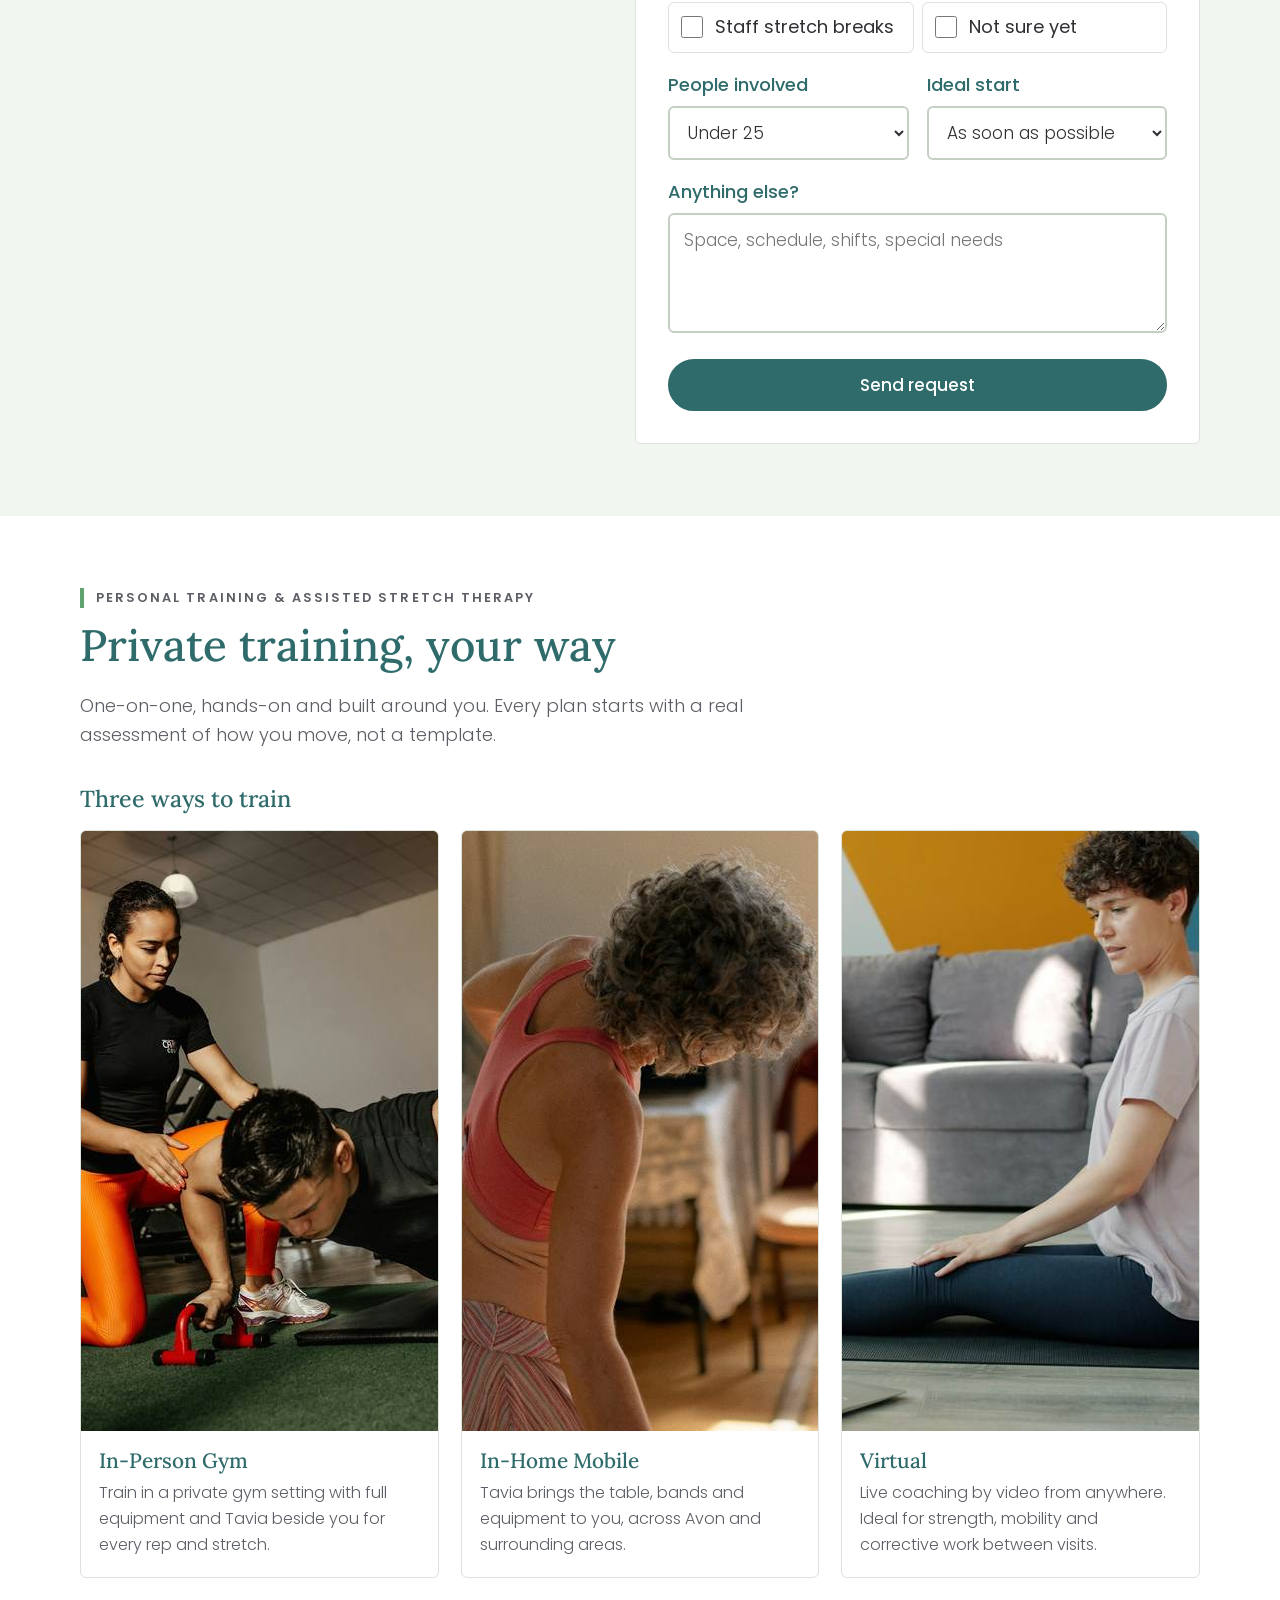
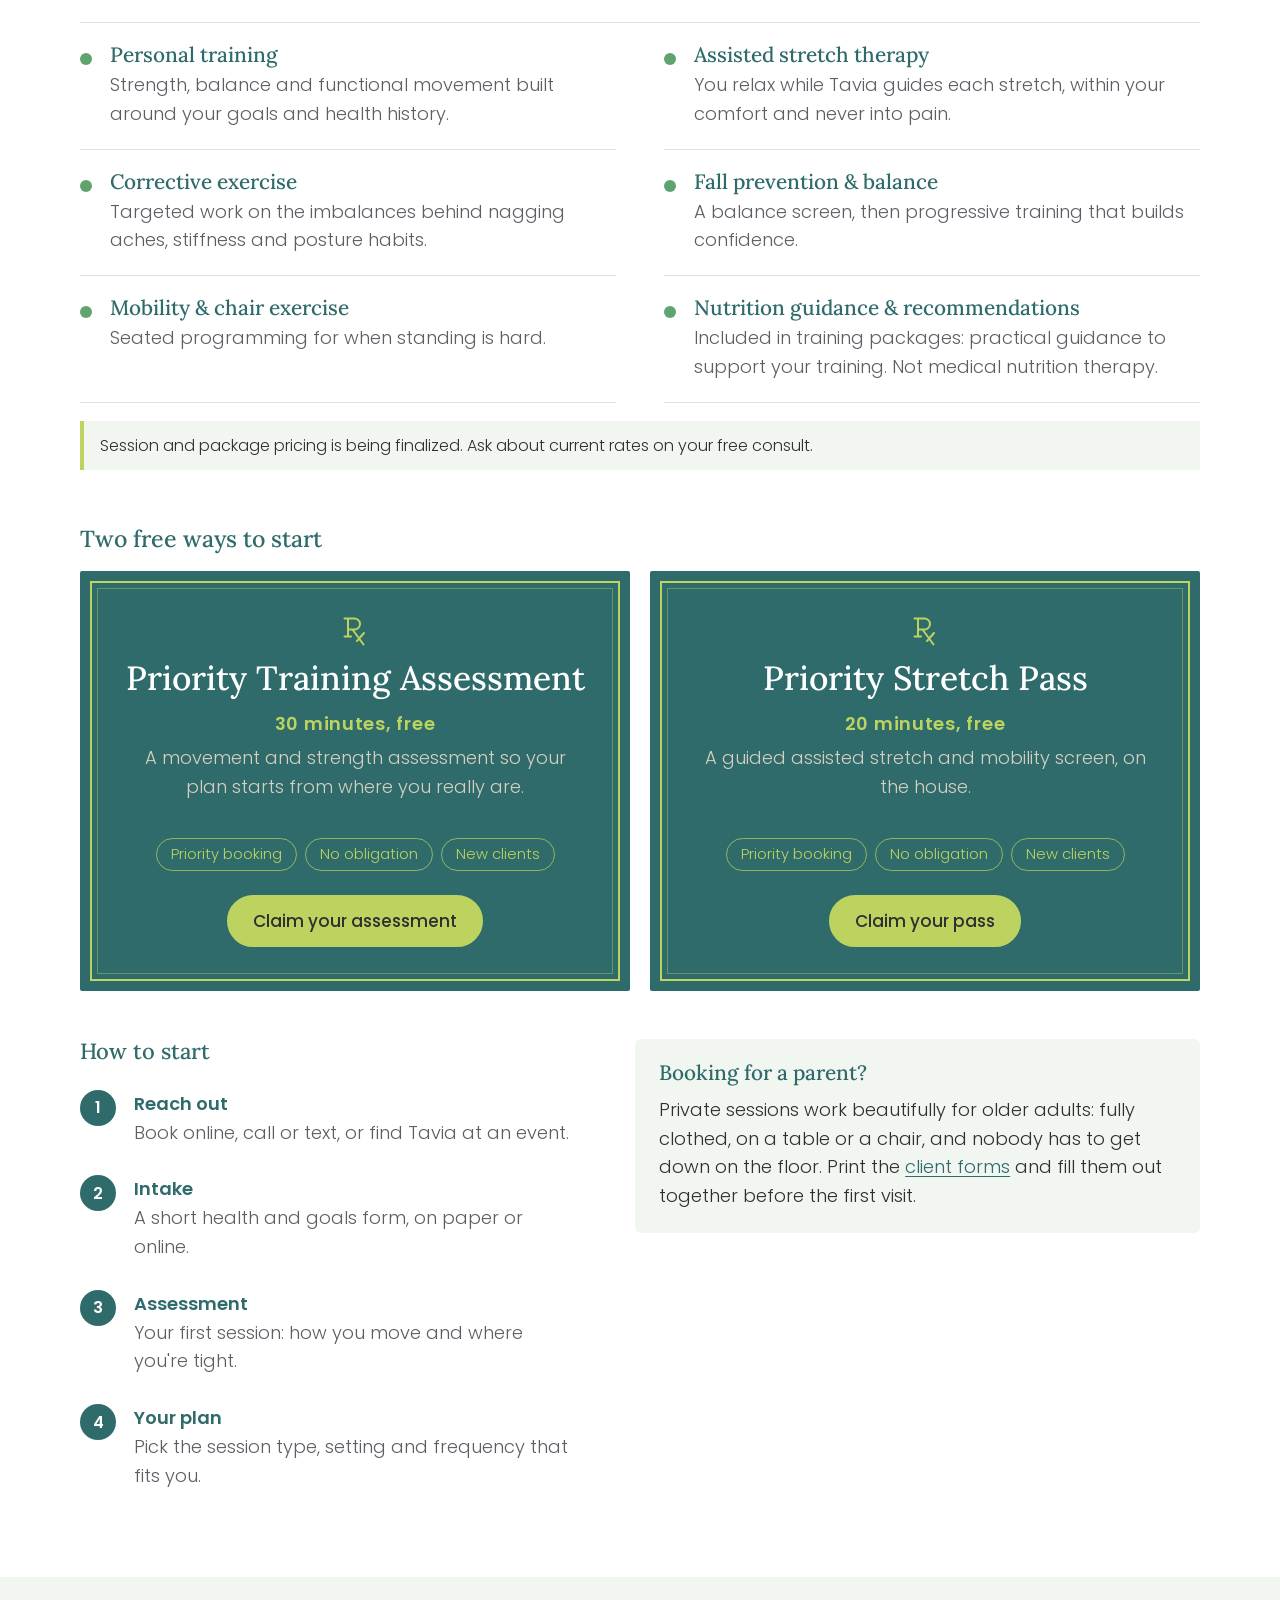
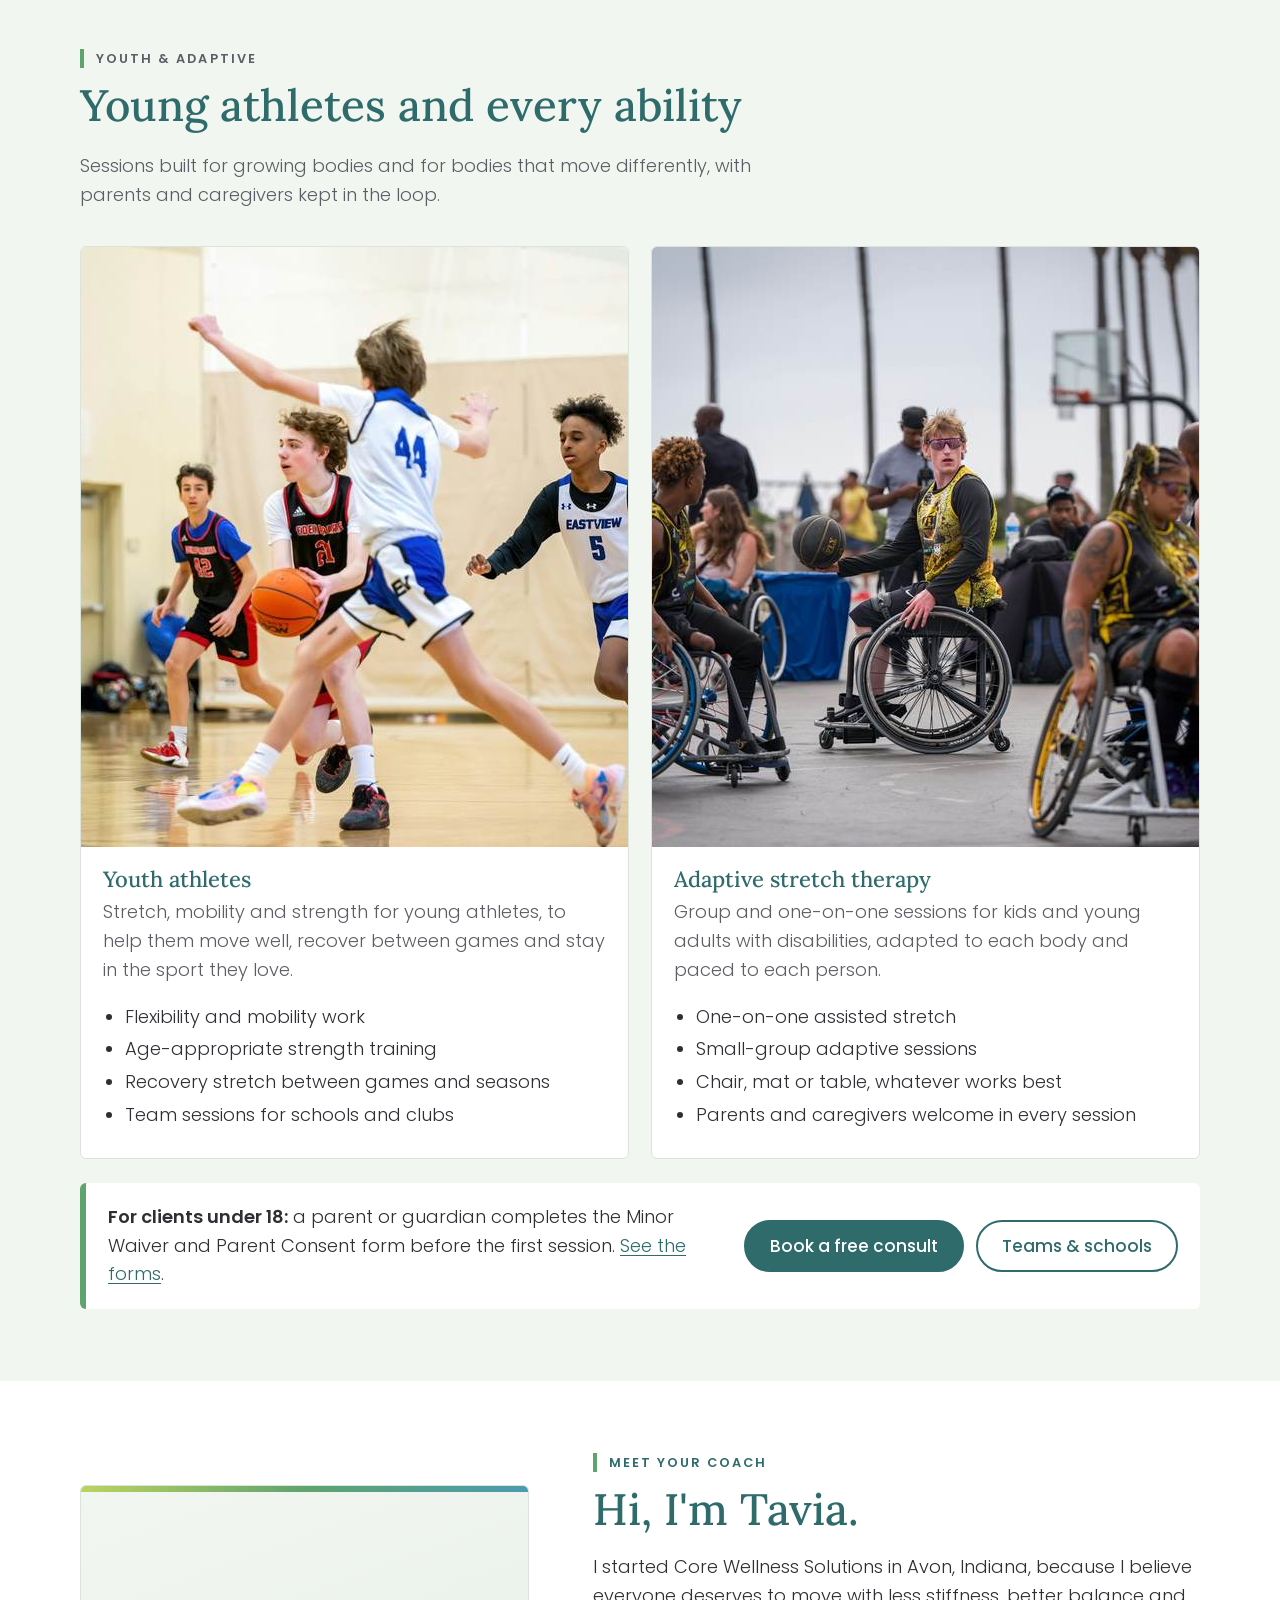
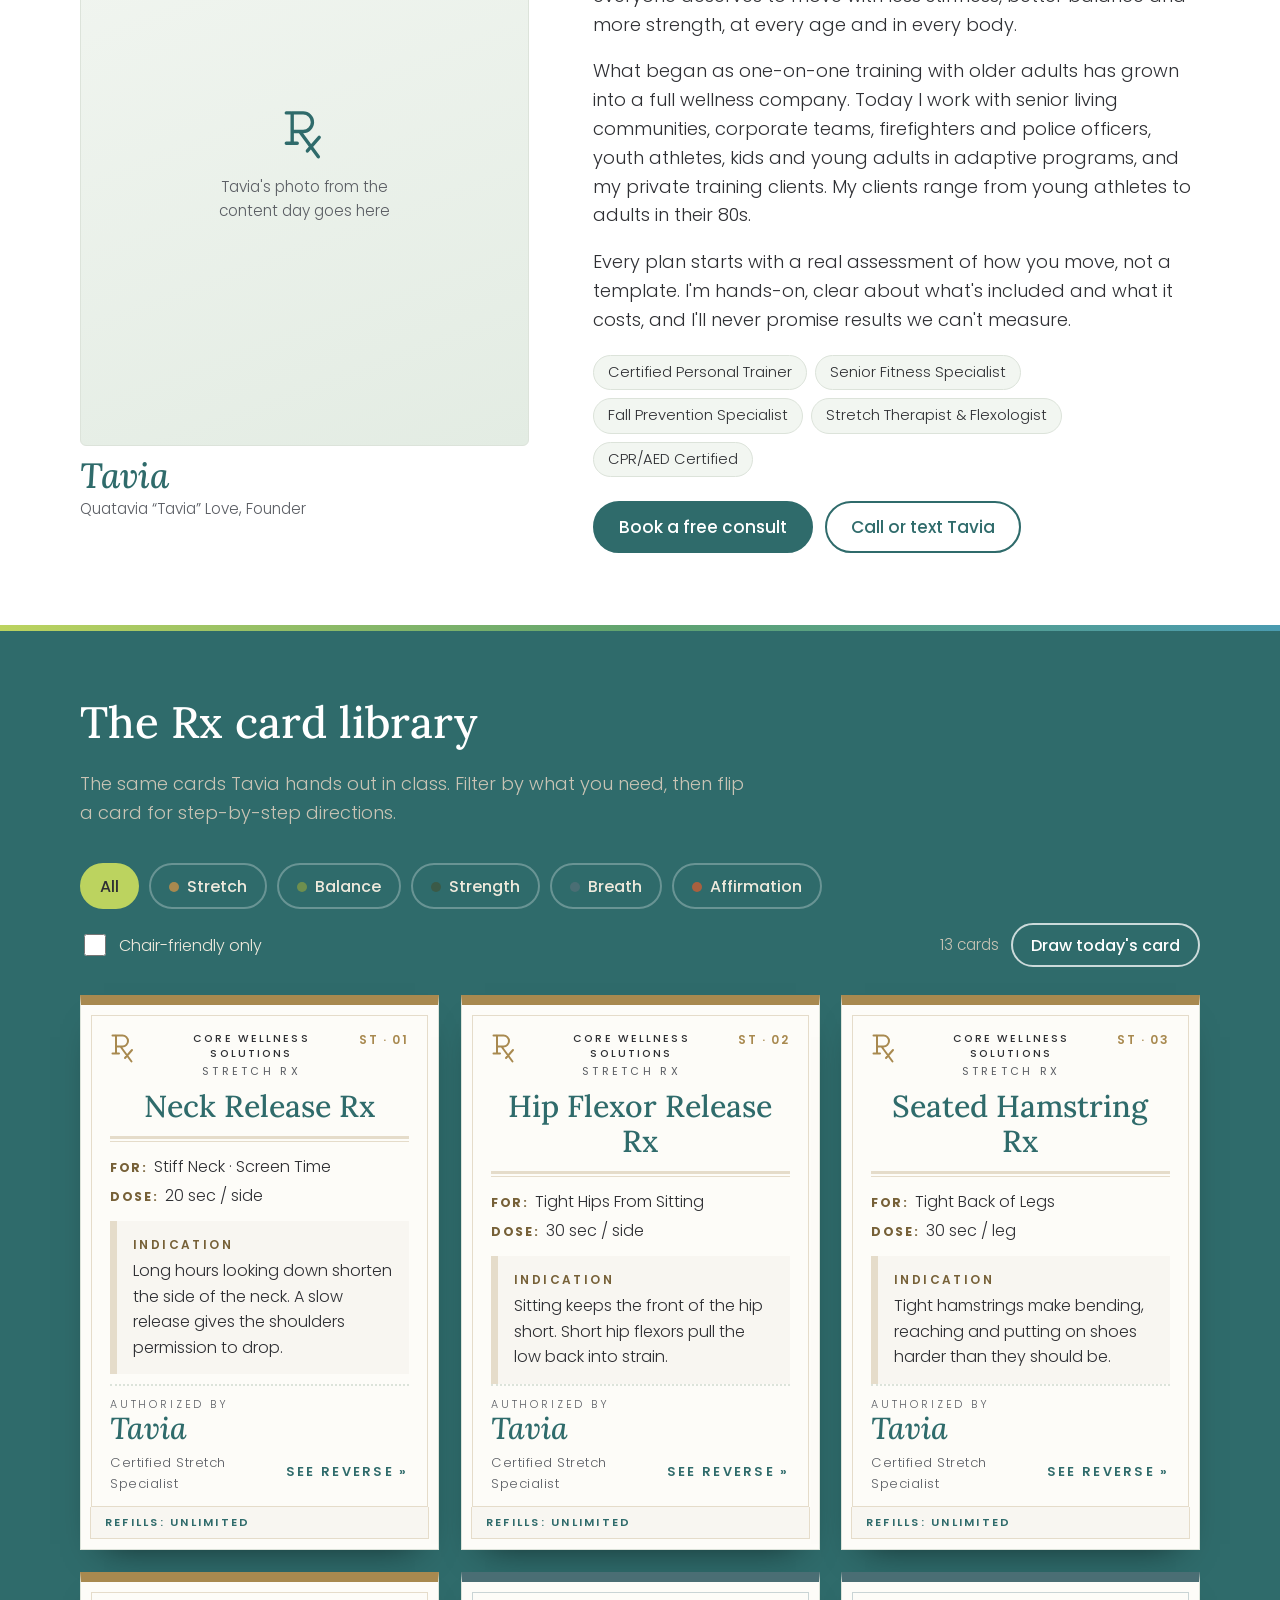
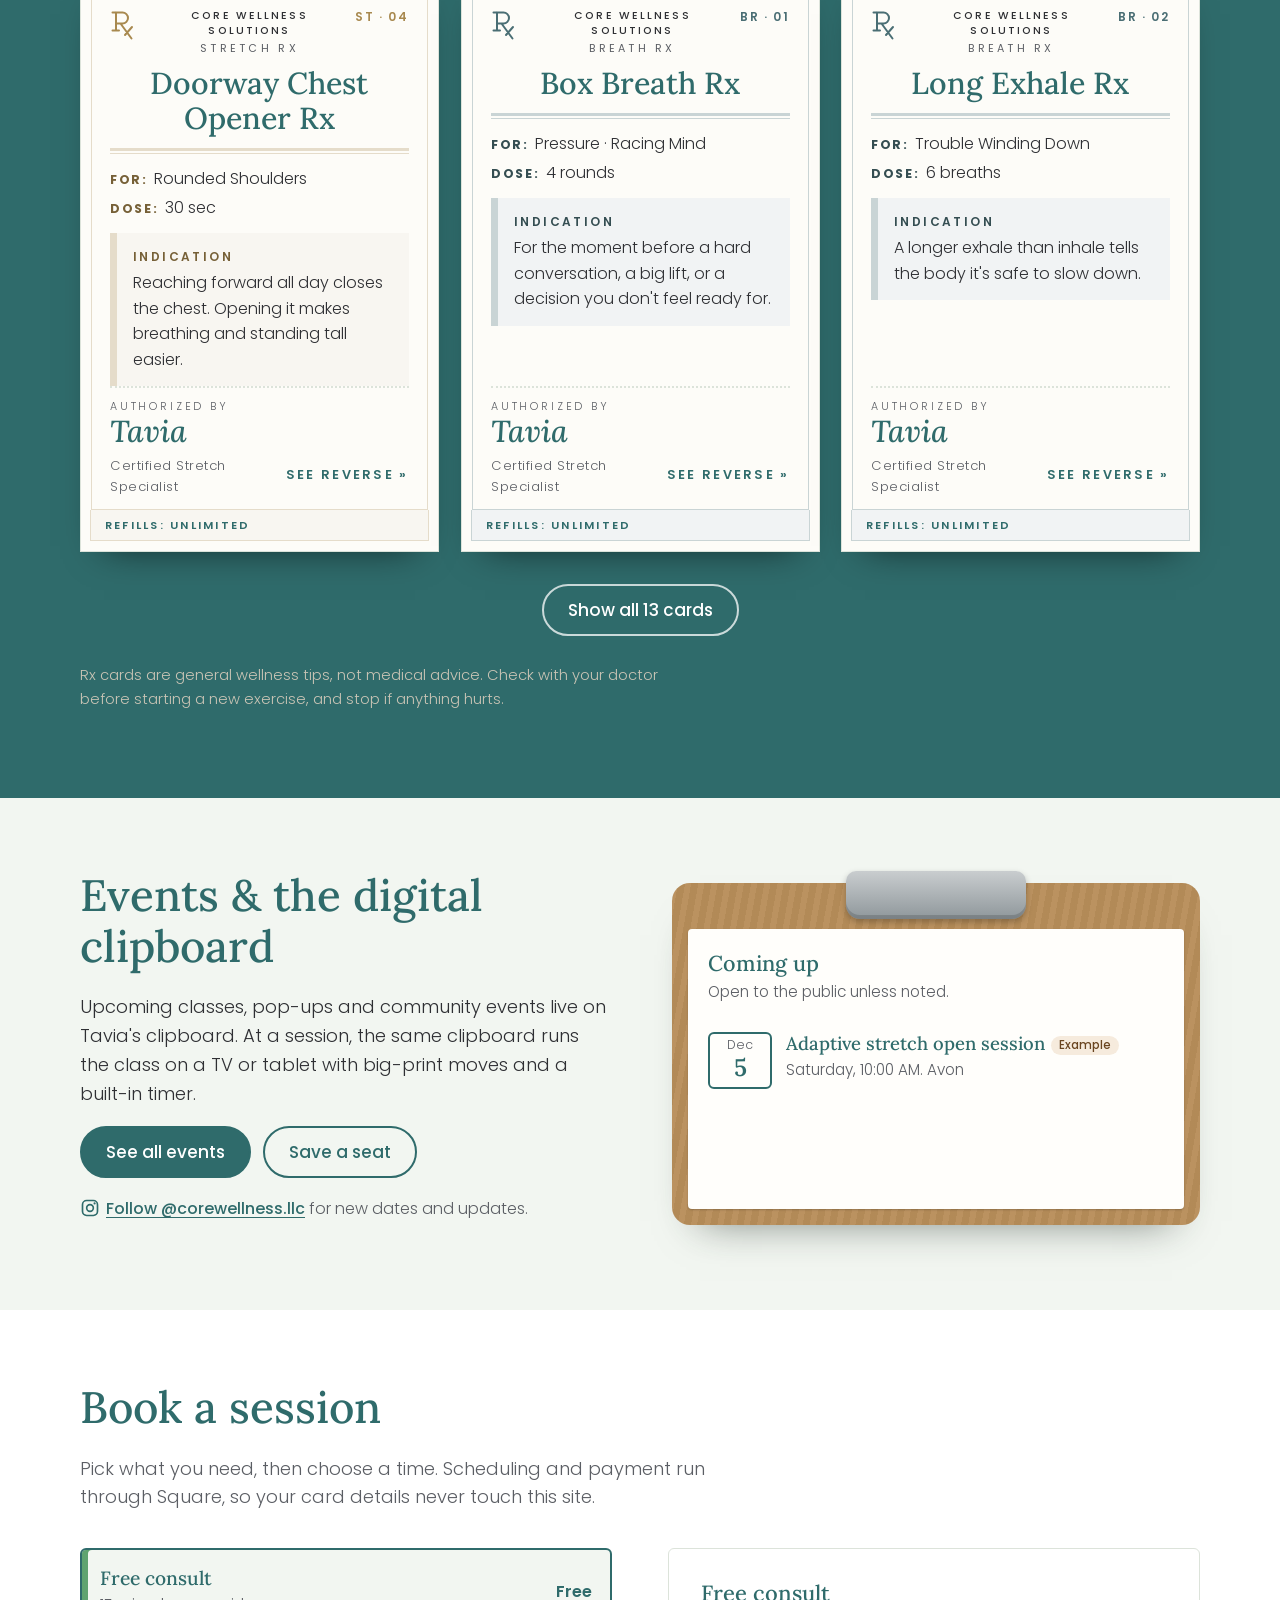
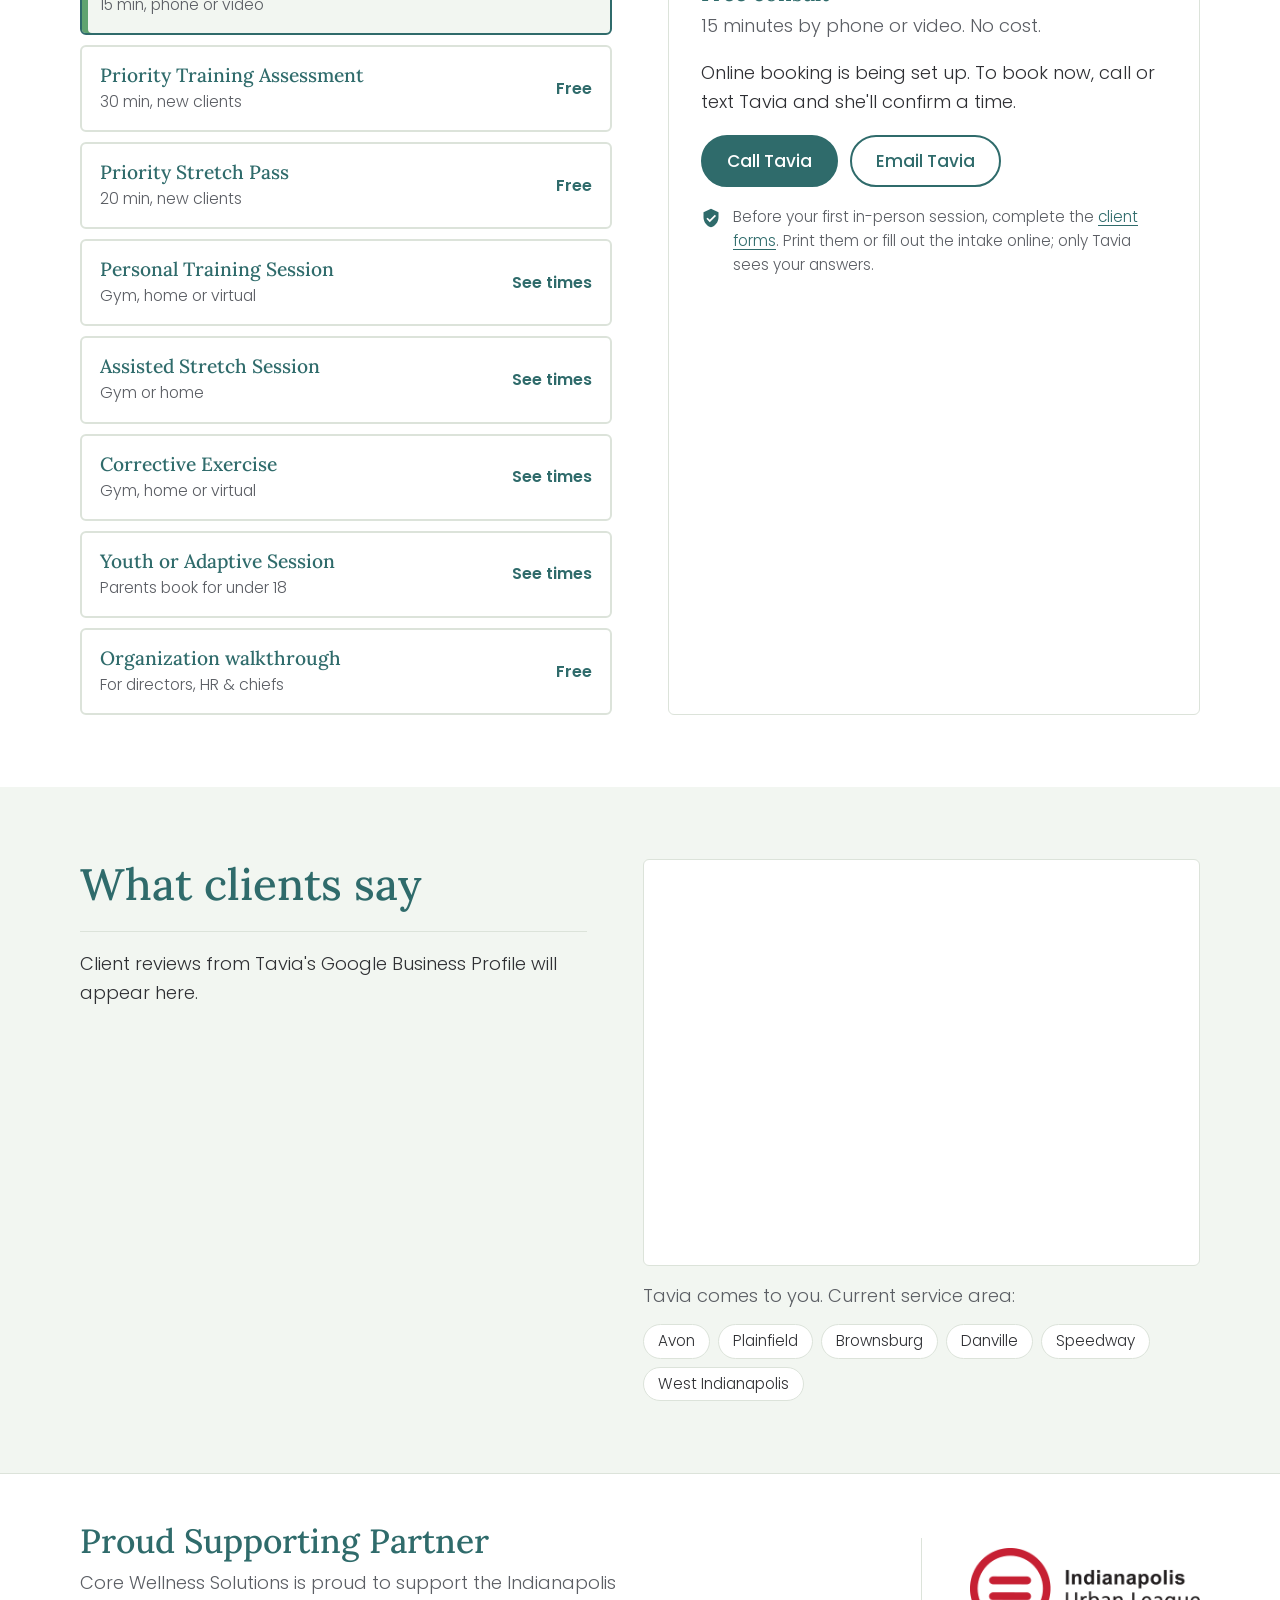
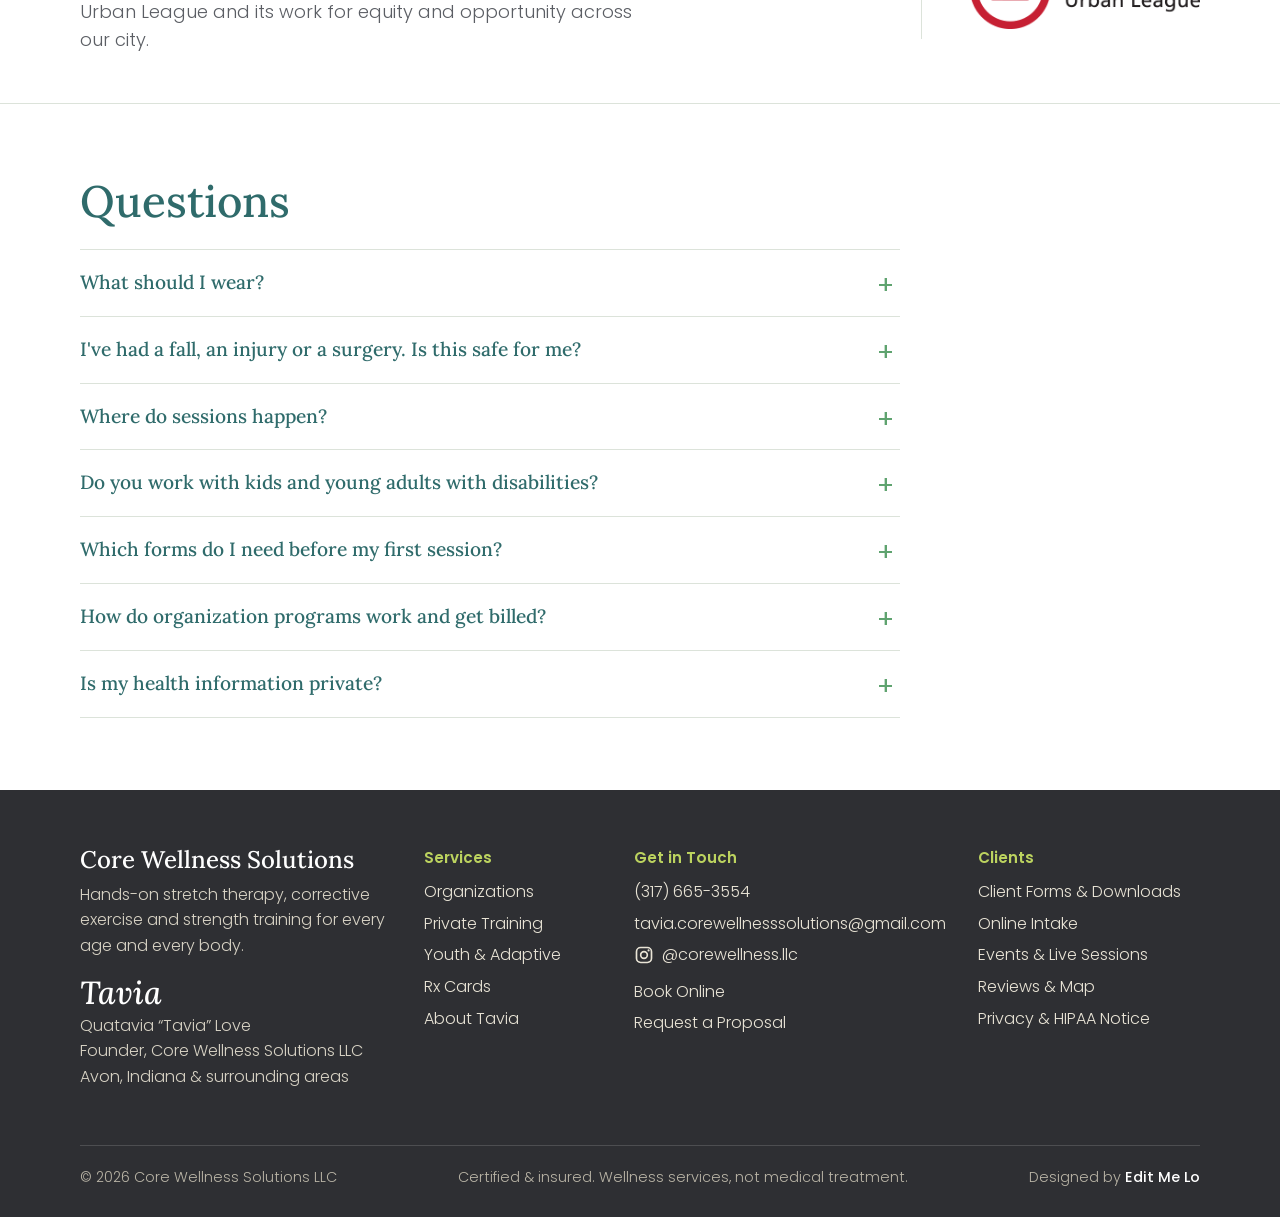
==== commit 9a3ce088: "Draft 2: Every age. Every body. - Nav: Organizations, Private Training, Youth & Adaptive, Rx Cards, " ====
--- a/index.html
+++ b/index.html
@@ -3,17 +3,23 @@
 <head>
   <meta charset="utf-8">
   <meta name="viewport" content="width=device-width, initial-scale=1">
-  <title>Assisted Stretch Therapy, Mobility &amp; Personal Training in Avon, IN | Core Wellness Solutions</title>
-  <meta name="description" content="On-site wellness programs for senior living communities and private assisted stretch, balance and strength sessions for older adults in Avon, Plainfield, Brownsburg and Hendricks County, Indiana.">
-  <link rel="canonical" href="https://www.corewellnesssolutions.com/">
+  <title>Assisted Stretch Therapy, Mobility & Personal Training in Avon, IN | Core Wellness Solutions</title>
+  <meta name="description" content="Hands-on stretch therapy, corrective exercise and strength training for every age and every body: seniors, athletes, first responders and teams. In the gym, at home, at work or online. Avon, Indiana and surrounding areas.">
+  <link rel="canonical" href="https://corewellnesssolutions.revieweditmelo.com/">
   <meta name="theme-color" content="#2F6B6B">
   <meta property="og:type" content="website">
+  <meta property="og:site_name" content="Core Wellness Solutions">
+  <meta property="og:url" content="https://corewellnesssolutions.revieweditmelo.com/">
   <meta property="og:title" content="Core Wellness Solutions | Move better. Stay independent.">
-  <meta property="og:description" content="Hands-on stretch therapy, fall prevention and functional strength, delivered where you already are. Avon, Indiana.">
-  <meta property="og:image" content="assets/img/og-priority-pass.jpg">
+  <meta property="og:description" content="Hands-on stretch therapy, corrective exercise and strength training for every age and every body. Avon, Indiana.">
+  <meta property="og:image" content="https://corewellnesssolutions.revieweditmelo.com/assets/img/og-image.jpg">
+  <meta property="og:image:width" content="1200">
+  <meta property="og:image:height" content="630">
+  <meta property="og:image:alt" content="Core Wellness Solutions: Move better. Stay independent. Every age. Every body.">
+  <meta name="twitter:card" content="summary_large_image">
   <meta name="geo.region" content="US-IN">
   <meta name="geo.placename" content="Avon">
-  <link rel="icon" href="data:image/svg+xml,%3Csvg xmlns='http://www.w3.org/2000/svg' viewBox='0 0 32 32'%3E%3Cdefs%3E%3ClinearGradient id='g' x1='0' y1='0' x2='1' y2='1'%3E%3Cstop offset='0' stop-color='%23C8D45A'/%3E%3Cstop offset='.5' stop-color='%2374A84E'/%3E%3Cstop offset='1' stop-color='%233F8696'/%3E%3C/linearGradient%3E%3C/defs%3E%3Cpath d='M24 7.5A12 12 0 1 0 24 24.5' fill='none' stroke='url(%23g)' stroke-width='6.5'/%3E%3C/svg%3E">
+  <link rel="icon" href="data:image/svg+xml,%3Csvg xmlns='http://www.w3.org/2000/svg' viewBox='0 0 32 32'%3E%3Cdefs%3E%3ClinearGradient id='g' x1='0' y1='0' x2='1' y2='1'%3E%3Cstop offset='0' stop-color='%23BCD35F'/%3E%3Cstop offset='.5' stop-color='%235FA36F'/%3E%3Cstop offset='1' stop-color='%234A9BB0'/%3E%3C/linearGradient%3E%3C/defs%3E%3Cpath d='M24 7.5A12 12 0 1 0 24 24.5' fill='none' stroke='url(%23g)' stroke-width='6.5'/%3E%3C/svg%3E">
   <link rel="preconnect" href="https://fonts.googleapis.com">
   <link rel="preconnect" href="https://fonts.gstatic.com" crossorigin>
   <link href="https://fonts.googleapis.com/css2?family=Lora:ital,wght@0,400;0,500;1,400;1,500&family=Poppins:wght@300;400;500;600;700&display=swap" rel="stylesheet">
@@ -24,27 +30,29 @@
     "@type": "HealthAndBeautyBusiness",
     "name": "Core Wellness Solutions LLC",
     "slogan": "Assisted Stretch Therapy, Mobility & Personal Training",
-    "description": "Assisted stretch therapy, fall prevention and balance training, functional strength and chair exercise for older adults, plus recurring on-site wellness programs for senior living communities and workplaces.",
-    "url": "https://www.corewellnesssolutions.com/",
-    "image": "https://www.corewellnesssolutions.com/assets/img/og-priority-pass.jpg",
-    "logo": "https://www.corewellnesssolutions.com/assets/img/logo.png",
+    "description": "Hands-on stretch therapy, corrective exercise and strength training for every age and every body: seniors, athletes, first responders and teams. In the gym, at home, at work or online.",
+    "url": "https://corewellnesssolutions.revieweditmelo.com/",
+    "image": "https://corewellnesssolutions.revieweditmelo.com/assets/img/og-image.jpg",
+    "logo": "https://corewellnesssolutions.revieweditmelo.com/assets/img/logo.png",
     "founder": { "@type": "Person", "name": "Quatavia \"Tavia\" Love", "jobTitle": "Founder; Certified Personal Trainer, Senior Fitness Specialist, Fall Prevention Specialist, Stretch Therapist & Flexologist" },
     "telephone": "+1-317-665-3554",
     "email": "tavia.corewellnesssolutions@gmail.com",
     "address": { "@type": "PostalAddress", "addressLocality": "Avon", "addressRegion": "IN", "addressCountry": "US" },
     "sameAs": ["https://www.instagram.com/corewellness.llc/"],
-    "areaServed": ["Avon, IN", "Plainfield, IN", "Brownsburg, IN", "Danville, IN", "Pittsboro, IN", "Indianapolis, IN", "Hendricks County, IN"],
+    "areaServed": ["Avon, IN", "Plainfield, IN", "Brownsburg, IN", "Danville, IN", "Speedway, IN", "Indianapolis, IN"],
     "paymentAccepted": "Credit Card, Debit Card, Square",
     "hasOfferCatalog": {
       "@type": "OfferCatalog",
       "name": "Wellness services",
       "itemListElement": [
-        { "@type": "Offer", "itemOffered": { "@type": "Service", "name": "On-site senior living wellness programs" } },
+        { "@type": "Offer", "itemOffered": { "@type": "Service", "name": "Senior living wellness programs" } },
+        { "@type": "Offer", "itemOffered": { "@type": "Service", "name": "Corporate wellness and stretch pop-ups" } },
+        { "@type": "Offer", "itemOffered": { "@type": "Service", "name": "First responder stretch therapy" } },
+        { "@type": "Offer", "itemOffered": { "@type": "Service", "name": "Personal training" } },
         { "@type": "Offer", "itemOffered": { "@type": "Service", "name": "Assisted stretch therapy" } },
-        { "@type": "Offer", "itemOffered": { "@type": "Service", "name": "Fall prevention and balance training" } },
-        { "@type": "Offer", "itemOffered": { "@type": "Service", "name": "Functional strength training for older adults" } },
-        { "@type": "Offer", "itemOffered": { "@type": "Service", "name": "Mobility and chair exercise" } },
-        { "@type": "Offer", "itemOffered": { "@type": "Service", "name": "Workplace stretch breaks" } }
+        { "@type": "Offer", "itemOffered": { "@type": "Service", "name": "Corrective exercise" } },
+        { "@type": "Offer", "itemOffered": { "@type": "Service", "name": "Youth athlete stretch, mobility and strength" } },
+        { "@type": "Offer", "itemOffered": { "@type": "Service", "name": "Adaptive stretch therapy" } }
       ]
     }
   }
@@ -56,17 +64,17 @@
 
 <header class="site-header">
   <div class="wrap">
-    <a class="brand" href="./" aria-label="Core Wellness Solutions home"><img src="assets/img/logo.png" alt="Core Wellness Solutions" width="520" height="260"></a>
+    <a class="brand" href="/" aria-label="Core Wellness Solutions home"><img src="assets/img/logo.png" alt="Core Wellness Solutions" width="520" height="260"></a>
     <button class="nav-toggle" type="button" aria-expanded="false" aria-controls="site-nav">
       <svg width="20" height="20" viewBox="0 0 20 20" aria-hidden="true"><path d="M2 5h16M2 10h16M2 15h16" stroke="currentColor" stroke-width="2" stroke-linecap="round"/></svg>Menu
     </button>
     <nav id="site-nav" class="site-nav" aria-label="Main">
       <ul>
-        <li><a href="#communities" data-nav-path="org">Communities</a></li>
-        <li><a href="#individuals" data-nav-path="me">Private Sessions</a></li>
+        <li><a href="#organizations" data-nav-path="org">Organizations</a></li>
+        <li><a href="#training" data-nav-path="me">Private Training</a></li>
+        <li><a href="#youth" data-nav-path="care">Youth &amp; Adaptive</a></li>
         <li><a href="#rx">Rx Cards</a></li>
-        <li><a href="/clipboard">Events &amp; Live Sessions</a></li>
-        <li><a href="/forms">Client Forms</a></li>
+        <li><a href="/clipboard">Events</a></li>
       </ul>
       <a class="btn small" href="#book" data-path-cta>Book a Free Consult</a>
     </nav>
@@ -79,54 +87,69 @@
   <section class="show" id="show" aria-roledescription="carousel" aria-label="Welcome to Core Wellness Solutions">
     <div class="show-track" aria-live="off">
 
-      <div class="slide is-active" role="group" aria-roledescription="slide" aria-label="1 of 4: Welcome">
-        <picture class="slide-img">
-          <source media="(max-width: 700px)" srcset="assets/img/slides/slide-1-sm.jpg">
-          <img src="assets/img/slides/slide-1.jpg" alt="Older adults following a movement class in a bright community room" width="1800" height="1200" fetchpriority="high">
+      <div class="slide is-active" role="group" aria-roledescription="slide" aria-label="1 of 5: Welcome">
+        <picture class="slide-img slide-img-right">
+          <source media="(max-width: 700px)" srcset="assets/img/slides/slide-welcome-sm.jpg">
+          <img src="assets/img/slides/slide-welcome.jpg" alt="A smiling woman with gray curls raises her fists in celebration" width="1800" height="964" fetchpriority="high">
         </picture>
         <div class="slide-body"><div class="wrap"><div class="slide-copy">
           <p class="brand-label">Assisted Stretch Therapy, Mobility &amp; Personal Training</p>
           <h1 id="hero-title">Move better.<br>Stay independent.</h1>
-          <p>Hands-on stretch therapy, fall prevention and functional strength for older adults, delivered where you already are.</p>
+          <p>Hands-on stretch therapy, corrective exercise, and strength training for every age and every body: seniors, athletes, first responders, and teams. In the gym, at home, at work, or online.</p>
           <div class="btn-row">
-            <button class="btn gold" type="button" data-go="3">Find the right fit</button>
-            <a class="btn ghost-light" href="#communities">For communities</a>
+            <button class="btn gold" type="button" data-go="4">Find the right fit</button>
+            <a class="btn ghost-light" href="#who">Who we work with</a>
           </div>
           <p class="slide-where"><svg width="18" height="18" viewBox="0 0 24 24" aria-hidden="true"><path fill="currentColor" d="M12 2a7 7 0 0 0-7 7c0 5.2 7 13 7 13s7-7.8 7-13a7 7 0 0 0-7-7Zm0 9.5A2.5 2.5 0 1 1 12 6.5a2.5 2.5 0 0 1 0 5Z"/></svg>Avon, Indiana &amp; surrounding areas</p>
         </div></div></div>
       </div>
 
-      <div class="slide" role="group" aria-roledescription="slide" aria-label="2 of 4: Senior living communities">
+      <div class="slide" role="group" aria-roledescription="slide" aria-label="2 of 5: Organizations">
         <picture class="slide-img">
-          <source media="(max-width: 700px)" srcset="assets/img/slides/slide-2-sm.jpg">
-          <img src="assets/img/slides/slide-2.jpg" alt="Seated group class stretching resistance bands overhead" width="1800" height="1200" loading="lazy">
+          <source media="(max-width: 700px)" srcset="assets/img/slides/slide-organizations-sm.jpg">
+          <img src="assets/img/slides/slide-organizations.jpg" alt="A seated group class stretching resistance bands overhead" width="1800" height="1200" loading="lazy">
         </picture>
         <div class="slide-body"><div class="wrap"><div class="slide-copy">
-          <h2>Programs residents show up for</h2>
-          <p>Recurring chair exercise, fall-prevention screening and assisted stretch, run on-site at senior living communities and workplaces.</p>
+          <h2>Wellness programs for your whole team</h2>
+          <p>Senior living communities, corporate teams and first responders. Group sessions, one-on-one assisted stretch and monthly programs, delivered on-site.</p>
           <div class="btn-row">
             <a class="btn gold" href="#proposal">Request a proposal</a>
-            <a class="btn ghost-light" href="#communities">See programs</a>
+            <a class="btn ghost-light" href="#organizations">See programs</a>
           </div>
         </div></div></div>
       </div>
 
-      <div class="slide" role="group" aria-roledescription="slide" aria-label="3 of 4: Private sessions">
+      <div class="slide" role="group" aria-roledescription="slide" aria-label="3 of 5: Private training">
         <picture class="slide-img flip-x">
-          <source media="(max-width: 700px)" srcset="assets/img/slides/slide-3-sm.jpg">
-          <img src="assets/img/slides/slide-3.jpg" alt="A trainer and an older client sharing a high five after a session" width="1800" height="1200" loading="lazy">
+          <source media="(max-width: 700px)" srcset="assets/img/slides/slide-training-sm.jpg">
+          <img src="assets/img/slides/slide-training.jpg" alt="A trainer coaching a client through push-ups in a gym" width="1800" height="1200" loading="lazy">
         </picture>
         <div class="slide-body"><div class="wrap"><div class="slide-copy">
-          <h2>One-on-one, at home or in your community</h2>
-          <p>Assisted stretch, balance and strength, paced for you. Fully clothed, on a table or a chair, and never on the floor.</p>
+          <h2>Private training, your way</h2>
+          <p>Personal training, assisted stretch and corrective exercise in the gym, in your home or online. Every plan starts with a real assessment.</p>
           <div class="btn-row">
-            <a class="btn gold" href="#book" data-svc="pass">Claim a free stretch pass</a>
-            <a class="btn ghost-light" href="#individuals">Private sessions</a>
+            <a class="btn gold" href="#book" data-svc="assessment">Claim a free assessment</a>
+            <a class="btn ghost-light" href="#training">Private training</a>
           </div>
         </div></div></div>
       </div>
 
-      <div class="slide slide-rx" role="group" aria-roledescription="slide" aria-label="4 of 4: Your prescription">
+      <div class="slide" role="group" aria-roledescription="slide" aria-label="4 of 5: Youth and adaptive">
+        <picture class="slide-img">
+          <source media="(max-width: 700px)" srcset="assets/img/slides/slide-youth-sm.jpg">
+          <img src="assets/img/slides/slide-youth.jpg" alt="Wheelchair basketball players compete on an outdoor court" width="1800" height="1394" loading="lazy">
+        </picture>
+        <div class="slide-body"><div class="wrap"><div class="slide-copy">
+          <h2>Young athletes and every ability</h2>
+          <p>Stretch, mobility and strength for young athletes, plus adaptive stretch therapy for kids and young adults with disabilities.</p>
+          <div class="btn-row">
+            <a class="btn gold" href="#book" data-svc="youth">Book a free consult</a>
+            <a class="btn ghost-light" href="#youth">Youth &amp; adaptive</a>
+          </div>
+        </div></div></div>
+      </div>
+
+      <div class="slide slide-rx" role="group" aria-roledescription="slide" aria-label="5 of 5: Your prescription">
         <div class="slide-body"><div class="wrap rx-slide-grid">
           <div class="slide-copy">
             <h2>Not sure where to start?</h2>
@@ -136,7 +159,7 @@
           <div class="rx pad" id="pad" data-type="stretch">
             <div class="rx-inner">
               <div class="rx-head">
-                <span class="rx-glyph" aria-hidden="true">R</span>
+                <span class="rx-glyph" aria-hidden="true"><svg viewBox="0 0 26 32" width="26" height="32" focusable="false"><path d="M2.5 3.5h3M6 3.5v18M2.5 21.5H9M6 3.5h6.5a5.5 5.5 0 0 1 0 11H6M10.5 14.5l11 15M15 26l7-8" fill="none" stroke="currentColor" stroke-width="2" stroke-linecap="round" stroke-linejoin="round"/></svg></span>
                 <div class="rx-brand">CORE WELLNESS SOLUTIONS<small>YOUR RX</small></div>
                 <button class="pad-switch rx-code" type="button" data-r="restart">Start over</button>
               </div>
@@ -147,13 +170,18 @@
               <div class="path-choices" role="group" aria-labelledby="pad-q">
                 <button class="path-btn" type="button" data-path="org">
                   <span class="box" aria-hidden="true"></span>
-                  <strong>My community or workplace</strong>
-                  <span>Senior living, 55+ communities, employers</span>
+                  <strong>My organization</strong>
+                  <span>Senior living, corporate teams, first responders</span>
                 </button>
                 <button class="path-btn" type="button" data-path="me">
                   <span class="box" aria-hidden="true"></span>
-                  <strong>Myself or someone I care for</strong>
-                  <span>Private sessions at home or in your community</span>
+                  <strong>Myself</strong>
+                  <span>Private training and assisted stretch: gym, home or online</span>
+                </button>
+                <button class="path-btn" type="button" data-path="care">
+                  <span class="box" aria-hidden="true"></span>
+                  <strong>My child or someone I care for</strong>
+                  <span>Youth athletes, adaptive stretch, a parent or loved one</span>
                 </button>
               </div>
 
@@ -162,9 +190,9 @@
                 <div class="rx-ind"><b>INDICATION</b><span data-r="ind"></span></div>
                 <div class="btn-row">
                   <a class="btn" data-r="primary" href="#book">Book</a>
-                  <a class="btn ghost" data-r="secondary" href="#individuals">Learn more</a>
+                  <a class="btn ghost" data-r="secondary" href="#training">Learn more</a>
                 </div>
-                <button class="pad-switch" type="button" data-r="switch"></button>
+                <button class="pad-switch" type="button" data-r="switch">Pick a different answer</button>
               </div>
               <p class="sr-only" role="status" id="pad-status"></p>
 
@@ -182,9 +210,10 @@
       <div class="wrap">
         <div class="show-tabs" role="tablist" aria-label="Choose a slide">
           <button role="tab" type="button" aria-selected="true" data-to="0"><span>Welcome</span><i></i></button>
-          <button role="tab" type="button" aria-selected="false" data-to="1" tabindex="-1"><span>Communities</span><i></i></button>
-          <button role="tab" type="button" aria-selected="false" data-to="2" tabindex="-1"><span>Individuals</span><i></i></button>
-          <button role="tab" type="button" aria-selected="false" data-to="3" tabindex="-1"><span>Your Rx</span><i></i></button>
+          <button role="tab" type="button" aria-selected="false" data-to="1" tabindex="-1"><span>Organizations</span><i></i></button>
+          <button role="tab" type="button" aria-selected="false" data-to="2" tabindex="-1"><span>Private Training</span><i></i></button>
+          <button role="tab" type="button" aria-selected="false" data-to="3" tabindex="-1"><span>Youth &amp; Adaptive</span><i></i></button>
+          <button role="tab" type="button" aria-selected="false" data-to="4" tabindex="-1"><span>Your Rx</span><i></i></button>
         </div>
         <div class="show-ctrl">
           <button type="button" class="show-btn" data-step="-1" aria-label="Previous slide"><svg width="18" height="18" viewBox="0 0 24 24" aria-hidden="true"><path d="M15 5l-7 7 7 7" fill="none" stroke="currentColor" stroke-width="2.4" stroke-linecap="round" stroke-linejoin="round"/></svg></button>
@@ -208,96 +237,176 @@
     </div>
   </section>
 
+  <!-- Every age. Every body. -->
+  <section class="section" id="who" aria-labelledby="who-title">
+    <div class="wrap">
+      <div class="section-head">
+        <h2 id="who-title">Every age. Every body.</h2>
+        <p>Whether you run a community, a company or a fire station, train for yourself, or care for someone else, there's a place to start here.</p>
+      </div>
+      <ul class="audience">
+        <li><a class="aud-card" href="#organizations" data-org-tab="senior"><img src="assets/img/cards/senior-living.jpg" alt="" width="800" height="600" loading="lazy"><span class="aud-body"><b>Senior Living</b><span>Fitness, mobility &amp; fall prevention for residents</span></span></a></li>
+        <li><a class="aud-card" href="#organizations" data-org-tab="corporate"><img src="assets/img/cards/corporate.jpg" alt="" width="800" height="600" loading="lazy"><span class="aud-body"><b>Corporate Teams</b><span>Stretch pop-ups, mobility screens, wellness days</span></span></a></li>
+        <li><a class="aud-card" href="#organizations" data-org-tab="responders"><img src="assets/img/cards/responders.jpg" alt="" width="800" height="600" loading="lazy"><span class="aud-body"><b>First Responders</b><span>Recovery &amp; readiness for firefighters and police</span></span></a></li>
+        <li><a class="aud-card" href="#training"><img src="assets/img/cards/gym.jpg" alt="" width="800" height="600" loading="lazy"><span class="aud-body"><b>Private Clients</b><span>Training &amp; assisted stretch: gym, home or online</span></span></a></li>
+        <li><a class="aud-card" href="#youth"><img src="assets/img/cards/youth.jpg" alt="" width="800" height="600" loading="lazy"><span class="aud-body"><b>Youth Athletes</b><span>Stretch, mobility &amp; strength for young athletes</span></span></a></li>
+        <li><a class="aud-card" href="#youth"><img src="assets/img/cards/adaptive.jpg" alt="" width="800" height="600" loading="lazy"><span class="aud-body"><b>Adaptive Stretch</b><span>Group &amp; one-on-one for kids and young adults with disabilities</span></span></a></li>
+      </ul>
+    </div>
+  </section>
+
   <div class="paths">
-    <!-- B2B path -->
-    <section class="section" id="communities" aria-labelledby="communities-title">
+    <!-- Organizations (B2B) -->
+    <section class="section tone-sage" id="organizations" aria-labelledby="org-title">
       <div class="wrap">
         <div class="section-head">
-          <p class="path-tag">Fitness, Mobility &amp; Fall Prevention for Senior Living Communities</p>
-          <h2 id="communities-title">On-site wellness your residents will show up for</h2>
-          <p>Recurring programming for residents and staff that supports your fall-prevention goals and fills the activity calendar with something people actually look forward to. We bring the equipment; you provide the room.</p>
-        </div>
-
-        <div class="formulary" role="table" aria-label="Community programs">
-          <div class="formulary-head" role="row"><span role="columnheader">Program</span><span role="columnheader">What residents get</span><span role="columnheader">Typical dose</span></div>
-          <div class="formulary-row" role="row">
-            <h3 role="cell">Mobility &amp; chair exercise</h3>
-            <p role="cell">Seated and standing group classes built for mixed abilities, so nobody sits out.</p>
-            <span class="dose" role="cell"><b>Dose</b>2 to 4 times a week</span>
-          </div>
-          <div class="formulary-row" role="row">
-            <h3 role="cell">Fall prevention screening day</h3>
-            <p role="cell">Individual balance screens with a plain-language summary residents can share with family.</p>
-            <span class="dose" role="cell"><b>Dose</b>Quarterly</span>
-          </div>
-          <div class="formulary-row" role="row">
-            <h3 role="cell">Assisted stretch clinic</h3>
-            <p role="cell">One-on-one 20-minute stretch sessions, fully clothed, on a table or in a chair.</p>
-            <span class="dose" role="cell"><b>Dose</b>Monthly</span>
-          </div>
-          <div class="formulary-row" role="row">
-            <h3 role="cell">Staff stretch breaks</h3>
-            <p role="cell">Short stretch and posture sessions for caregivers and desk staff, done in work clothes.</p>
-            <span class="dose" role="cell"><b>Dose</b>15 min, on your schedule</span>
-          </div>
-          <div class="formulary-row" role="row">
-            <h3 role="cell">Express Stretch events</h3>
-            <p role="cell">Complimentary 10-minute assisted stretches, live demos and take-home Rx cards for open houses and family days.</p>
-            <span class="dose" role="cell"><b>Dose</b>By request</span>
-          </div>
-        </div>
-
-        <div class="tiers-wrap" id="programs">
-          <h3 style="margin-top:56px">Monthly programs</h3>
-          <p style="color:var(--muted);max-width:62ch">Every program is planned, led and tracked by Tavia, and scheduled around your community's calendar.</p>
-          <div class="tiers">
-            <div class="tier">
-              <h4>Essential Care</h4>
-              <p class="freq">2 sessions a week</p>
-              <p class="price">$1,800<small>/ month</small></p>
-              <ul><li>8 guided mobility and fall-prevention sessions per month</li></ul>
-            </div>
-            <div class="tier is-popular">
-              <span class="tier-flag">Most popular</span>
-              <h4>Premier Wellness</h4>
-              <p class="freq">3 sessions a week</p>
-              <p class="price">$2,400<small>/ month</small></p>
-              <ul><li>12 sessions per month</li><li>Resident mobility assessments</li><li>Monthly community progress report</li></ul>
-            </div>
-            <div class="tier">
-              <h4>Elite Community</h4>
-              <p class="freq">4 sessions a week</p>
-              <p class="price">$3,000<small>/ month</small></p>
-              <ul><li>16 sessions per month</li><li>Assessments and resident milestone tracking</li><li>Monthly progress summary you can share with families</li></ul>
-            </div>
-          </div>
-          <div class="pilot">
-            <p><b>Not ready for a monthly program?</b> Start with a pilot so residents and staff can experience structured sessions before committing.</p>
-            <div class="btn-row">
-              <a class="btn small" href="assets/forms/cws-senior-living-proposal.pdf" download="cws-senior-living-proposal.pdf">Download the proposal (PDF)</a>
-              <a class="btn small ghost" href="/forms#partner-docs-title">Services one-sheet</a>
-            </div>
-          </div>
+          <p class="path-tag">For organizations</p>
+          <h2 id="org-title">On-site wellness for your people</h2>
+          <p>Recurring programs and one-time events for senior living communities, workplaces and first responders. We plan, lead and track every session, and we bring the equipment.</p>
+        </div>
+
+        <div class="org-tabs" role="tablist" aria-label="Organization type">
+          <button role="tab" type="button" id="tab-senior" aria-controls="panel-senior" aria-selected="true">Senior Living</button>
+          <button role="tab" type="button" id="tab-corporate" aria-controls="panel-corporate" aria-selected="false" tabindex="-1">Corporate Wellness</button>
+          <button role="tab" type="button" id="tab-responders" aria-controls="panel-responders" aria-selected="false" tabindex="-1">First Responders</button>
+        </div>
+
+        <!-- Senior living -->
+        <div class="org-panel" role="tabpanel" id="panel-senior" aria-labelledby="tab-senior">
+          <p class="brand-label">Fitness, Mobility &amp; Fall Prevention for Senior Living Communities</p>
+          <div class="formulary" role="table" aria-label="Senior living programs">
+            <div class="formulary-head" role="row"><span role="columnheader">Program</span><span role="columnheader">What residents get</span><span role="columnheader">Typical dose</span></div>
+            <div class="formulary-row" role="row">
+              <h3 role="cell">Mobility &amp; chair exercise</h3>
+              <p role="cell">Seated and standing group classes built for mixed abilities, so nobody sits out.</p>
+              <span class="dose" role="cell"><b>Dose</b>2 to 4 times a week</span>
+            </div>
+            <div class="formulary-row" role="row">
+              <h3 role="cell">Fall prevention screening day</h3>
+              <p role="cell">Individual balance screens with a plain-language summary residents can share with family.</p>
+              <span class="dose" role="cell"><b>Dose</b>Quarterly</span>
+            </div>
+            <div class="formulary-row" role="row">
+              <h3 role="cell">Assisted stretch clinic</h3>
+              <p role="cell">One-on-one 20-minute stretch sessions, fully clothed, on a table or in a chair.</p>
+              <span class="dose" role="cell"><b>Dose</b>Monthly</span>
+            </div>
+            <div class="formulary-row" role="row">
+              <h3 role="cell">Staff stretch breaks</h3>
+              <p role="cell">Recovery for the caregivers who lift, bend and stand all shift. <a href="#breaks">See the menu</a>.</p>
+              <span class="dose" role="cell"><b>Dose</b>On your schedule</span>
+            </div>
+            <div class="formulary-row" role="row">
+              <h3 role="cell">Express Stretch events</h3>
+              <p role="cell">Complimentary 10-minute assisted stretches, live demos and take-home Rx cards for open houses and family days.</p>
+              <span class="dose" role="cell"><b>Dose</b>By request</span>
+            </div>
+          </div>
+
+          <div class="tiers-wrap" id="programs">
+            <h3 style="margin-top:48px">Monthly programs</h3>
+            <p style="color:var(--muted);max-width:62ch">Every program is planned, led and tracked by Tavia, and scheduled around your community's calendar.</p>
+            <div class="tiers">
+              <div class="tier">
+                <h4>Essential Care</h4>
+                <p class="freq">2 sessions a week</p>
+                <p class="price">$1,800<small>/ month</small></p>
+                <ul><li>8 guided mobility and fall-prevention sessions per month</li></ul>
+              </div>
+              <div class="tier is-popular">
+                <span class="tier-flag">Most popular</span>
+                <h4>Premier Wellness</h4>
+                <p class="freq">3 sessions a week</p>
+                <p class="price">$2,400<small>/ month</small></p>
+                <ul><li>12 sessions per month</li><li>Resident mobility assessments</li><li>Monthly community progress report</li></ul>
+              </div>
+              <div class="tier">
+                <h4>Elite Community</h4>
+                <p class="freq">4 sessions a week</p>
+                <p class="price">$3,000<small>/ month</small></p>
+                <ul><li>16 sessions per month</li><li>Assessments and resident milestone tracking</li><li>Monthly progress summary you can share with families</li></ul>
+              </div>
+            </div>
+            <div class="pilot">
+              <p><b>Not ready for a monthly program?</b> Start with a pilot so residents and staff can experience structured sessions before committing.</p>
+              <div class="btn-row">
+                <a class="btn small" href="assets/forms/cws-senior-living-proposal.pdf" download="cws-senior-living-proposal.pdf">Download the proposal (PDF)</a>
+                <a class="btn small ghost" href="/forms#partner-docs-title">Services one-sheet</a>
+              </div>
+            </div>
+          </div>
+        </div>
+
+        <!-- Corporate -->
+        <div class="org-panel" role="tabpanel" id="panel-corporate" aria-labelledby="tab-corporate" hidden>
+          <div class="org-feature">
+            <div>
+              <p class="brand-label">Mobility &amp; Stretch Programs for the Workplace</p>
+              <h3>Corporate wellness that people actually use</h3>
+              <p>Hands-on stretch and mobility brought to your office, plant or campus. Sessions fit inside a workday and happen in work clothes, so nobody has to change or shower.</p>
+              <ul class="offer-list">
+                <li><b>Corporate Stretch Pop-Up</b><span>Express assisted stretches at your workplace, about 10 minutes per person. Great for benefits fairs and busy weeks.</span></li>
+                <li><b>Employee mobility screens</b><span>Quick one-on-one movement checks that show each person where they're tight and what to work on.</span></li>
+                <li><b>Monthly wellness days</b><span>A recurring on-site day with group stretch breaks, one-on-one sessions and posture coaching.</span></li>
+              </ul>
+              <p class="quote-note">Quoted by program, based on team size and how often you'd like us on-site.</p>
+              <a class="btn" href="#proposal" data-org-type="Corporate">Request a corporate proposal</a>
+            </div>
+            <img class="org-photo" src="assets/img/cards/corporate.jpg" alt="A group of people stretching together outdoors with a city skyline behind them" width="800" height="600" loading="lazy">
+          </div>
+        </div>
+
+        <!-- First responders -->
+        <div class="org-panel" role="tabpanel" id="panel-responders" aria-labelledby="tab-responders" hidden>
+          <div class="org-feature">
+            <div>
+              <p class="brand-label">Recovery, Mobility &amp; Readiness for First Responders</p>
+              <h3>Stretch therapy delivered to the station</h3>
+              <p>For firefighters and police officers who carry gear, sit in rigs and cruisers, and need to be ready on the next call. We come to you and work around the shift.</p>
+              <ul class="offer-list">
+                <li><b>Group stretch therapy</b><span>Guided recovery and mobility sessions for the whole crew, right at the station.</span></li>
+                <li><b>One-on-one assisted stretch</b><span>Hands-on stretching for individual officers and firefighters, focused on hips, back and shoulders.</span></li>
+                <li><b>First Responder Express Day</b><span>A day of express recovery stretches and mobility screens for every shift.</span></li>
+              </ul>
+              <p class="quote-note">Quoted by department, based on crew size and schedule.</p>
+              <a class="btn" href="#proposal" data-org-type="First responders">Request a station visit</a>
+            </div>
+            <img class="org-photo" src="assets/img/cards/responders.jpg" alt="Firefighter turnout gear and helmets hanging at a station" width="800" height="600" loading="lazy">
+          </div>
+        </div>
+
+        <!-- Staff stretch breaks menu (any organization) -->
+        <div class="breaks" id="breaks">
+          <div class="breaks-head">
+            <h3>Staff Stretch Breaks</h3>
+            <p>Add these to any program, or book them on their own. Pick one or mix and match.</p>
+          </div>
+          <ul class="menu-list">
+            <li><b>Group Stretch Break</b><span>A guided stretch for the whole team, done in work clothes.</span></li>
+            <li><b>1:1 Express Assisted Stretch</b><span>About 10 hands-on minutes per person, one at a time.</span></li>
+            <li><b>Posture &amp; Desk Reset</b><span>Posture coaching and desk-friendly mobility for people who sit all day.</span></li>
+            <li><b>Caregiver Recovery Session</b><span>Recovery stretch for staff who lift, bend and stand all shift.</span></li>
+          </ul>
         </div>
 
         <div class="split">
           <div>
             <h3>How a partnership starts</h3>
             <ol class="steps">
-              <li><div><b>Discovery call</b><span>20 minutes to learn your residents, space and goals.</span></div></li>
-              <li><div><b>Pilot program</b><span>Residents and staff try structured sessions before you commit.</span></div></li>
-              <li><div><b>Monthly program</b><span>Essential, Premier or Elite, invoiced through Square.</span></div></li>
+              <li><div><b>Discovery call</b><span>20 minutes to learn your people, space and goals.</span></div></li>
+              <li><div><b>Pilot or first event</b><span>Your team tries structured sessions before you commit.</span></div></li>
+              <li><div><b>Ongoing program</b><span>A monthly plan or recurring events, invoiced through Square.</span></div></li>
             </ol>
             <div class="partner-gets">
               <h3>What your team gets</h3>
               <ul>
                 <li>Certified, insured instructor</li>
                 <li>All equipment brought in and set up</li>
-                <li>Monthly participation report for your records</li>
-                <li>Rx cards residents can take home</li>
+                <li>Participation tracking for your records</li>
+                <li>Rx cards your people can take home</li>
               </ul>
             </div>
-            <p style="margin-top:18px"><a id="pay-invoice" href="#">Pay a Square invoice</a></p>
+            <p class="pay-slot" data-pay="invoice"></p>
           </div>
 
           <form class="panel form" id="proposal-form" aria-labelledby="proposal-title">
@@ -307,9 +416,9 @@
             </div>
             <div class="form-grid two">
               <div class="field"><label for="p-name">Your name</label><input id="p-name" name="name" type="text" autocomplete="name" required></div>
-              <div class="field"><label for="p-role">Your role</label><input id="p-role" name="role" type="text" placeholder="Life enrichment director" autocomplete="organization-title"></div>
-              <div class="field"><label for="p-org">Community or company</label><input id="p-org" name="organization" type="text" autocomplete="organization" required></div>
-              <div class="field"><label for="p-city">City</label><input id="p-city" name="city" type="text" autocomplete="address-level2"></div>
+              <div class="field"><label for="p-role">Your role</label><input id="p-role" name="role" type="text" placeholder="HR manager, director, captain" autocomplete="organization-title"></div>
+              <div class="field"><label for="p-org">Organization</label><input id="p-org" name="organization" type="text" autocomplete="organization" required></div>
+              <div class="field"><label for="p-type">Type of organization</label><select id="p-type" name="organization_type"><option>Senior living community</option><option>Corporate</option><option>First responders</option><option>School or youth team</option><option>Other</option></select></div>
               <div class="field"><label for="p-email">Email</label><input id="p-email" name="email" type="email" autocomplete="email" required></div>
               <div class="field"><label for="p-phone">Phone</label><input id="p-phone" name="phone" type="tel" autocomplete="tel"></div>
             </div>
@@ -317,20 +426,20 @@
               <fieldset>
                 <legend>Interested in</legend>
                 <div class="checks two">
-                  <label class="check"><input type="checkbox" name="interest" value="Chair exercise">Mobility &amp; chair exercise</label>
-                  <label class="check"><input type="checkbox" name="interest" value="Fall screening">Fall prevention screening</label>
-                  <label class="check"><input type="checkbox" name="interest" value="Stretch clinic">Assisted stretch clinic</label>
-                  <label class="check"><input type="checkbox" name="interest" value="Staff breaks">Staff stretch breaks</label>
-                  <label class="check"><input type="checkbox" name="interest" value="Event">A wellness event</label>
+                  <label class="check"><input type="checkbox" name="interest" value="Recurring program">A recurring program</label>
+                  <label class="check"><input type="checkbox" name="interest" value="One-time event">A one-time event or pop-up</label>
+                  <label class="check"><input type="checkbox" name="interest" value="Mobility screens">Mobility or fall screens</label>
+                  <label class="check"><input type="checkbox" name="interest" value="One-on-one stretch">One-on-one assisted stretch</label>
+                  <label class="check"><input type="checkbox" name="interest" value="Staff stretch breaks">Staff stretch breaks</label>
                   <label class="check"><input type="checkbox" name="interest" value="Not sure">Not sure yet</label>
                 </div>
               </fieldset>
             </div>
             <div class="form-grid two">
-              <div class="field"><label for="p-size">Residents or staff</label><select id="p-size" name="size"><option>Under 25</option><option>25 to 75</option><option>75 to 150</option><option>150+</option></select></div>
+              <div class="field"><label for="p-size">People involved</label><select id="p-size" name="size"><option>Under 25</option><option>25 to 75</option><option>75 to 150</option><option>150+</option></select></div>
               <div class="field"><label for="p-start">Ideal start</label><select id="p-start" name="start"><option>As soon as possible</option><option>Next month</option><option>Next quarter</option><option>Just exploring</option></select></div>
             </div>
-            <div class="field"><label for="p-msg">Anything else?</label><textarea id="p-msg" name="message" placeholder="Space, schedule, resident needs"></textarea></div>
+            <div class="field"><label for="p-msg">Anything else?</label><textarea id="p-msg" name="message" placeholder="Space, schedule, shifts, special needs"></textarea></div>
             <input type="text" name="_gotcha" tabindex="-1" autocomplete="off" style="display:none" aria-hidden="true">
             <button class="btn" type="submit">Send request</button>
             <p class="form-status" role="status"></p>
@@ -339,46 +448,143 @@
       </div>
     </section>
 
-    <!-- Individual path -->
-    <section class="section tone-sage" id="individuals" aria-labelledby="individuals-title">
+    <!-- Private training -->
+    <section class="section" id="training" aria-labelledby="training-title">
       <div class="wrap">
         <div class="section-head">
           <p class="path-tag">Personal Training &amp; Assisted Stretch Therapy</p>
-          <h2 id="individuals-title">Private sessions at home or in your community</h2>
-          <p>One-on-one, hands-on and paced for you. Every session is fully clothed, on a table or a chair, and nobody has to get down on the floor.</p>
-        </div>
+          <h2 id="training-title">Private training, your way</h2>
+          <p>One-on-one, hands-on and built around you. Every plan starts with a real assessment of how you move, not a template.</p>
+        </div>
+
+        <h3 class="sub-head">Three ways to train</h3>
+        <ul class="ways">
+          <li class="way"><img src="assets/img/cards/gym.jpg" alt="A trainer coaching a client through push-ups" width="800" height="600" loading="lazy"><div><h4>In-Person Gym</h4><p>Train in a private gym setting with full equipment and Tavia beside you for every rep and stretch.</p></div></li>
+          <li class="way"><img src="assets/img/cards/in-home.jpg" alt="A woman with gray hair stretching in a sunlit room at home" width="800" height="600" loading="lazy"><div><h4>In-Home Mobile</h4><p>Tavia brings the table, bands and equipment to you, across Avon and surrounding areas.</p></div></li>
+          <li class="way"><img src="assets/img/cards/virtual.jpg" alt="A woman stretching on a mat while following a session on her laptop" width="800" height="600" loading="lazy"><div><h4>Virtual</h4><p>Live coaching by video from anywhere. Ideal for strength, mobility and corrective work between visits.</p></div></li>
+        </ul>
 
         <div class="services">
-          <div class="service"><div><h3>Assisted stretch therapy</h3><p>Tavia moves you through the stretch so you can relax into it.</p></div></div>
+          <div class="service"><div><h3>Personal training</h3><p>Strength, balance and functional movement built around your goals and health history.</p></div></div>
+          <div class="service"><div><h3>Assisted stretch therapy</h3><p>You relax while Tavia guides each stretch, within your comfort and never into pain.</p></div></div>
+          <div class="service"><div><h3>Corrective exercise</h3><p>Targeted work on the imbalances behind nagging aches, stiffness and posture habits.</p></div></div>
           <div class="service"><div><h3>Fall prevention &amp; balance</h3><p>A balance screen, then progressive training that builds confidence.</p></div></div>
-          <div class="service"><div><h3>Functional strength</h3><p>Built for stairs, floors, groceries and getting up.</p></div></div>
           <div class="service"><div><h3>Mobility &amp; chair exercise</h3><p>Seated programming for when standing is hard.</p></div></div>
-        </div>
-
-        <div class="split">
+          <div class="service"><div><h3>Nutrition guidance &amp; recommendations</h3><p>Included in training packages: practical guidance to support your training. Not medical nutrition therapy.</p></div></div>
+        </div>
+        <p class="pricing-note">Session and package pricing is being finalized. Ask about current rates on your free consult.</p>
+
+        <h3 class="sub-head" style="margin-top:56px">Two free ways to start</h3>
+        <div class="passes">
+          <div class="pass" aria-labelledby="pass-assess-title">
+            <div class="pass-inner">
+              <span class="rx-glyph" aria-hidden="true"><svg viewBox="0 0 26 32" width="26" height="32" focusable="false"><path d="M2.5 3.5h3M6 3.5v18M2.5 21.5H9M6 3.5h6.5a5.5 5.5 0 0 1 0 11H6M10.5 14.5l11 15M15 26l7-8" fill="none" stroke="currentColor" stroke-width="2" stroke-linecap="round" stroke-linejoin="round"/></svg></span>
+              <h3 id="pass-assess-title">Priority Training Assessment</h3>
+              <p class="offer">30 minutes, free</p>
+              <p>A movement and strength assessment so your plan starts from where you really are.</p>
+              <ul class="chips"><li>Priority booking</li><li>No obligation</li><li>New clients</li></ul>
+              <a class="btn gold" href="#book" data-svc="assessment">Claim your assessment</a>
+            </div>
+          </div>
+          <div class="pass" aria-labelledby="pass-title">
+            <div class="pass-inner">
+              <span class="rx-glyph" aria-hidden="true"><svg viewBox="0 0 26 32" width="26" height="32" focusable="false"><path d="M2.5 3.5h3M6 3.5v18M2.5 21.5H9M6 3.5h6.5a5.5 5.5 0 0 1 0 11H6M10.5 14.5l11 15M15 26l7-8" fill="none" stroke="currentColor" stroke-width="2" stroke-linecap="round" stroke-linejoin="round"/></svg></span>
+              <h3 id="pass-title">Priority Stretch Pass</h3>
+              <p class="offer">20 minutes, free</p>
+              <p>A guided assisted stretch and mobility screen, on the house.</p>
+              <ul class="chips"><li>Priority booking</li><li>No obligation</li><li>New clients</li></ul>
+              <a class="btn gold" href="#book" data-svc="pass">Claim your pass</a>
+            </div>
+          </div>
+        </div>
+
+        <div class="split" style="margin-top:48px">
           <div>
             <h3>How to start</h3>
             <ol class="steps">
-              <li><div><b>Reach out</b><span>Book online, call, or find Tavia at a community event.</span></div></li>
-              <li><div><b>Free consult</b><span>Fifteen minutes, no pressure.</span></div></li>
-              <li><div><b>First session</b><span>At your place, on your schedule.</span></div></li>
+              <li><div><b>Reach out</b><span>Book online, call or text, or find Tavia at an event.</span></div></li>
+              <li><div><b>Intake</b><span>A short health and goals form, on paper or online.</span></div></li>
+              <li><div><b>Assessment</b><span>Your first session: how you move and where you're tight.</span></div></li>
+              <li><div><b>Your plan</b><span>Pick the session type, setting and frequency that fits you.</span></div></li>
             </ol>
-            <p style="margin-top:12px">Booking for a parent? Print the <a href="/forms">client forms</a> and fill them out together before the first visit.</p>
-          </div>
-          <div class="pass" aria-labelledby="pass-title">
-            <div class="pass-inner">
-              <span class="rx-glyph" aria-hidden="true">R</span>
-              <h3 id="pass-title">Priority Stretch Pass</h3>
-              <p class="offer">One complimentary assisted-stretch session</p>
-              <p>A 20-minute guided assisted stretch and mobility screen, on the house.</p>
-              <ul class="chips"><li>Priority booking</li><li>No obligation</li><li>New clients</li></ul>
-              <a class="btn gold" href="#book" data-svc="pass">Claim your pass</a>
-            </div>
+          </div>
+          <div class="side-note">
+            <h3>Booking for a parent?</h3>
+            <p>Private sessions work beautifully for older adults: fully clothed, on a table or a chair, and nobody has to get down on the floor. Print the <a href="/forms">client forms</a> and fill them out together before the first visit.</p>
+          </div>
+        </div>
+      </div>
+    </section>
+
+    <!-- Youth & adaptive -->
+    <section class="section tone-sand" id="youth" aria-labelledby="youth-title">
+      <div class="wrap">
+        <div class="section-head">
+          <p class="path-tag">Youth &amp; Adaptive</p>
+          <h2 id="youth-title">Young athletes and every ability</h2>
+          <p>Sessions built for growing bodies and for bodies that move differently, with parents and caregivers kept in the loop.</p>
+        </div>
+        <div class="youth-grid">
+          <article class="youth-card">
+            <img src="assets/img/cards/youth.jpg" alt="Young basketball players driving to the hoop during a game" width="800" height="600" loading="lazy">
+            <div class="youth-body">
+              <h3>Youth athletes</h3>
+              <p>Stretch, mobility and strength for young athletes, to help them move well, recover between games and stay in the sport they love.</p>
+              <ul><li>Flexibility and mobility work</li><li>Age-appropriate strength training</li><li>Recovery stretch between games and seasons</li><li>Team sessions for schools and clubs</li></ul>
+            </div>
+          </article>
+          <article class="youth-card">
+            <img src="assets/img/cards/adaptive.jpg" alt="Wheelchair basketball players on an outdoor court" width="800" height="600" loading="lazy">
+            <div class="youth-body">
+              <h3>Adaptive stretch therapy</h3>
+              <p>Group and one-on-one sessions for kids and young adults with disabilities, adapted to each body and paced to each person.</p>
+              <ul><li>One-on-one assisted stretch</li><li>Small-group adaptive sessions</li><li>Chair, mat or table, whatever works best</li><li>Parents and caregivers welcome in every session</li></ul>
+            </div>
+          </article>
+        </div>
+        <div class="minor-note">
+          <p><b>For clients under 18:</b> a parent or guardian completes the Minor Waiver and Parent Consent form before the first session. <a href="/forms#minors-title">See the forms</a>.</p>
+          <div class="btn-row">
+            <a class="btn" href="#book" data-svc="youth">Book a free consult</a>
+            <a class="btn ghost" href="#proposal" data-org-type="School or youth team">Teams &amp; schools</a>
           </div>
         </div>
       </div>
     </section>
   </div>
+
+  <!-- About Tavia -->
+  <section class="section" id="about" aria-labelledby="about-title">
+    <div class="wrap about">
+      <figure class="about-photo">
+        <!-- Replace with Tavia's portrait from the content day: assets/img/tavia.jpg (portrait, about 900x1125) -->
+        <div class="photo-slot" role="img" aria-label="Portrait of Tavia coming soon">
+          <svg viewBox="0 0 26 32" width="44" height="54" aria-hidden="true"><path d="M2.5 3.5h3M6 3.5v18M2.5 21.5H9M6 3.5h6.5a5.5 5.5 0 0 1 0 11H6M10.5 14.5l11 15M15 26l7-8" fill="none" stroke="currentColor" stroke-width="2" stroke-linecap="round" stroke-linejoin="round"/></svg>
+          <span>Tavia's photo from the content day goes here</span>
+        </div>
+        <figcaption><span class="sig">Tavia</span>Quatavia &ldquo;Tavia&rdquo; Love, Founder</figcaption>
+      </figure>
+      <div class="about-copy">
+        <p class="path-tag">Meet your coach</p>
+        <h2 id="about-title">Hi, I'm Tavia.</h2>
+        <!-- DRAFT BIO: replace with Tavia's copy from her notes doc -->
+        <p>I started Core Wellness Solutions in Avon, Indiana, because I believe everyone deserves to move with less stiffness, better balance and more strength, at every age and in every body.</p>
+        <p>What began as one-on-one training with older adults has grown into a full wellness company. Today I work with senior living communities, corporate teams, firefighters and police officers, youth athletes, kids and young adults in adaptive programs, and my private training clients. My clients range from young athletes to adults in their 80s.</p>
+        <p>Every plan starts with a real assessment of how you move, not a template. I'm hands-on, clear about what's included and what it costs, and I'll never promise results we can't measure.</p>
+        <ul class="cred-list">
+          <li>Certified Personal Trainer</li>
+          <li>Senior Fitness Specialist</li>
+          <li>Fall Prevention Specialist</li>
+          <li>Stretch Therapist &amp; Flexologist</li>
+          <li>CPR/AED Certified</li>
+        </ul>
+        <div class="btn-row">
+          <a class="btn" href="#book">Book a free consult</a>
+          <a class="btn ghost" href="tel:+13176653554" data-phone>Call or text Tavia</a>
+        </div>
+      </div>
+    </div>
+  </section>
 
   <!-- Rx gallery -->
   <section class="section tone-forest" id="rx" aria-labelledby="rx-title">
@@ -412,10 +618,10 @@
   <section class="section tone-sand" id="events" aria-labelledby="events-title">
     <div class="wrap clip-teaser">
       <div>
-        <h2 id="events-title">The digital clipboard</h2>
-        <p class="measure">Upcoming classes and events live on Tavia's clipboard. At a session, the same clipboard runs the class on a TV or tablet with big-print moves and a built-in timer.</p>
+        <h2 id="events-title">Events &amp; the digital clipboard</h2>
+        <p class="measure">Upcoming classes, pop-ups and community events live on Tavia's clipboard. At a session, the same clipboard runs the class on a TV or tablet with big-print moves and a built-in timer.</p>
         <div class="btn-row">
-          <a class="btn" href="/clipboard">Open the clipboard</a>
+          <a class="btn" href="/clipboard">See all events</a>
           <a class="btn ghost" href="/clipboard#seat">Save a seat</a>
         </div>
         <p class="follow-note"><a class="social-link" href="https://www.instagram.com/corewellness.llc/" target="_blank" rel="noopener"><svg width="20" height="20" viewBox="0 0 24 24" aria-hidden="true"><rect x="3" y="3" width="18" height="18" rx="5" fill="none" stroke="currentColor" stroke-width="2"/><circle cx="12" cy="12" r="4" fill="none" stroke="currentColor" stroke-width="2"/><circle cx="17.5" cy="6.5" r="1.3" fill="currentColor"/></svg>Follow @corewellness.llc</a> for new dates and updates.</p>
@@ -423,7 +629,7 @@
       <div class="board">
         <div class="sheet">
           <h3>Coming up</h3>
-          <p class="sheet-sub">Open to residents, families and the public unless noted.</p>
+          <p class="sheet-sub">Open to the public unless noted.</p>
           <ul class="event-list" data-events="3"></ul>
         </div>
       </div>
@@ -440,27 +646,30 @@
       <div class="book-grid">
         <form id="book-services" class="svc-list" aria-label="Choose a service">
           <div class="svc"><input type="radio" name="svc" id="s-consult" value="consult" checked data-title="Free consult" data-meta="15 minutes by phone or video. No cost."><label for="s-consult"><strong>Free consult</strong><span>15 min, phone or video</span><em>Free</em></label></div>
+          <div class="svc"><input type="radio" name="svc" id="s-assessment" value="assessment" data-title="Priority Training Assessment" data-meta="30-minute movement and strength assessment for new clients."><label for="s-assessment"><strong>Priority Training Assessment</strong><span>30 min, new clients</span><em>Free</em></label></div>
           <div class="svc"><input type="radio" name="svc" id="s-pass" value="pass" data-title="Priority Stretch Pass" data-meta="20-minute assisted stretch and mobility screen for new clients."><label for="s-pass"><strong>Priority Stretch Pass</strong><span>20 min, new clients</span><em>Free</em></label></div>
-          <div class="svc"><input type="radio" name="svc" id="s-stretch" value="stretch" data-title="Assisted Stretch Session" data-meta="One-on-one, at home or in your community."><label for="s-stretch"><strong>Assisted Stretch Session</strong><span>One-on-one, in person</span><em>See times</em></label></div>
-          <div class="svc"><input type="radio" name="svc" id="s-balance" value="balance" data-title="Personal Training Session" data-meta="Strength, balance and functional movement built around your goals and health history."><label for="s-balance"><strong>Personal Training Session</strong><span>One-on-one, in person</span><em>See times</em></label></div>
-          <div class="svc"><input type="radio" name="svc" id="s-community" value="community" data-title="Facility Wellness Program walkthrough" data-meta="30-minute call for directors and HR teams."><label for="s-community"><strong>Facility Wellness Program</strong><span>For directors &amp; HR</span><em>Free</em></label></div>
+          <div class="svc"><input type="radio" name="svc" id="s-training" value="training" data-title="Personal Training Session" data-meta="Gym, in-home or virtual."><label for="s-training"><strong>Personal Training Session</strong><span>Gym, home or virtual</span><em>See times</em></label></div>
+          <div class="svc"><input type="radio" name="svc" id="s-stretch" value="stretch" data-title="Assisted Stretch Session" data-meta="One-on-one, in the gym or at home."><label for="s-stretch"><strong>Assisted Stretch Session</strong><span>Gym or home</span><em>See times</em></label></div>
+          <div class="svc"><input type="radio" name="svc" id="s-corrective" value="corrective" data-title="Corrective Exercise Session" data-meta="Targeted work on imbalances, aches and posture."><label for="s-corrective"><strong>Corrective Exercise</strong><span>Gym, home or virtual</span><em>See times</em></label></div>
+          <div class="svc"><input type="radio" name="svc" id="s-youth" value="youth" data-title="Youth or Adaptive Session" data-meta="Youth athletes and adaptive stretch therapy. A parent or guardian books for clients under 18."><label for="s-youth"><strong>Youth or Adaptive Session</strong><span>Parents book for under 18</span><em>See times</em></label></div>
+          <div class="svc"><input type="radio" name="svc" id="s-community" value="community" data-title="Organization walkthrough" data-meta="30-minute call for directors, HR teams and department leaders."><label for="s-community"><strong>Organization walkthrough</strong><span>For directors, HR &amp; chiefs</span><em>Free</em></label></div>
         </form>
 
         <div class="panel book-panel" id="book-panel" aria-live="polite">
           <h3 data-b="title">Free consult</h3>
           <p class="meta" data-b="meta"></p>
-          <a class="btn" data-b="go" href="#" target="_blank" rel="noopener">Choose a time</a>
-          <div data-b="offline" hidden>
-            <p>Online booking is being set up. To book now, call or email Tavia and she'll confirm a time.</p>
+          <div data-b="go-slot"></div>
+          <div data-b="offline">
+            <p>Online booking is being set up. To book now, call or text Tavia and she'll confirm a time.</p>
             <div class="btn-row">
-              <a class="btn" href="#" data-phone data-fallback="hide">Call Tavia</a>
-              <a class="btn ghost" href="#" data-email>Email Tavia</a>
+              <a class="btn" href="tel:+13176653554" data-phone>Call Tavia</a>
+              <a class="btn ghost" href="mailto:tavia.corewellnesssolutions@gmail.com" data-email>Email Tavia</a>
             </div>
           </div>
           <iframe class="book-frame" data-b="frame" title="Square appointment scheduler" loading="lazy" hidden></iframe>
           <div class="pay-note">
             <svg width="20" height="20" viewBox="0 0 24 24" aria-hidden="true"><path fill="currentColor" d="M12 1 3 5v6c0 5.5 3.8 10.7 9 12 5.2-1.3 9-6.5 9-12V5l-9-4Zm-1.5 16-4-4 1.4-1.4 2.6 2.6 6.1-6.1L18 9.5 10.5 17Z"/></svg>
-            <span>Before your first in-person session, complete the <a href="/forms">client forms</a>. Print them or fill out the intake online; only Tavia sees your answers. <a id="pay-packages" href="#" target="_blank" rel="noopener">Buy a session package</a></span>
+            <span>Before your first in-person session, complete the <a href="/forms">client forms</a>. Print them or fill out the intake online; only Tavia sees your answers. <span class="pay-slot" data-pay="packages"></span></span>
           </div>
         </div>
       </div>
@@ -471,13 +680,10 @@
   <section class="section tone-sage" id="find" aria-labelledby="find-title">
     <div class="wrap find-grid">
       <div>
-        <h2 id="find-title">What neighbors say</h2>
-        <div class="rating" id="rating"></div>
+        <h2 id="find-title">What clients say</h2>
+        <div class="rating" id="rating" hidden></div>
         <div id="reviews"></div>
-        <div class="btn-row" style="margin-top:20px">
-          <a class="btn ghost small" data-g="profile" href="#" target="_blank" rel="noopener">See all reviews on Google</a>
-          <a class="btn ghost small" data-g="write" href="#" target="_blank" rel="noopener">Leave a review</a>
-        </div>
+        <div class="btn-row" style="margin-top:20px" data-g-links></div>
       </div>
       <div>
         <div class="map-wrap"><iframe class="map" id="gmap" title="Map of the Core Wellness Solutions service area around Avon, Indiana" loading="lazy" referrerpolicy="no-referrer-when-downgrade"></iframe></div>
@@ -505,12 +711,13 @@
     <div class="wrap">
       <h2 id="faq-title">Questions</h2>
       <div class="faq">
-        <details><summary>What should I wear?</summary><p>Comfortable clothes you can move in. Sessions are fully clothed, and you'll never need to get on the floor.</p></details>
-        <details><summary>I've had a fall or a surgery. Is this safe for me?</summary><p>Tell Tavia about it on the intake form and during your free consult. Sessions are adjusted to you, and she may ask for your doctor's okay before you start.</p></details>
-        <details><summary>Which forms do I need before my first session?</summary><p>The Client Intake &amp; Assessment and the Liability Waiver. Private studio clients also sign a Client Service Agreement. You can <a href="/forms">print them here</a> and bring them with you.</p></details>
-        <details><summary>Do you come to my home?</summary><p>Yes. Private sessions happen at your home or in your community's fitness or activity room within the service area above.</p></details>
-        <details><summary>How do community programs work and get billed?</summary><p>After a discovery call and a pilot, your community chooses a monthly program (Essential, Premier or Elite). Invoices come through Square and can be paid online by card or ACH.</p></details>
-        <details><summary>Is my health information private?</summary><p>Yes. Intake and waiver forms are sent through a secure, HIPAA-compliant service, and only Tavia reads them. Read the <a href="/privacy">privacy notice</a> for details.</p></details>
+        <details><summary>What should I wear?</summary><p>Comfortable clothes you can move in. Assisted stretch sessions are fully clothed, and you'll never need to get on the floor unless you want to.</p></details>
+        <details><summary>I've had a fall, an injury or a surgery. Is this safe for me?</summary><p>Tell Tavia about it on the intake form and during your free consult. Sessions are adjusted to you, and she may ask for your doctor's okay before you start.</p></details>
+        <details><summary>Where do sessions happen?</summary><p>In a private gym, in your home, at your workplace or station, or online by video. In-home and on-site visits cover Avon, Plainfield, Brownsburg, Danville, Speedway and west Indianapolis.</p></details>
+        <details><summary>Do you work with kids and young adults with disabilities?</summary><p>Yes. Adaptive stretch therapy is offered in small groups and one-on-one, adapted to each body. Parents and caregivers are welcome in every session.</p></details>
+        <details><summary>Which forms do I need before my first session?</summary><p>The Client Intake &amp; Assessment and the Liability Waiver. Private training clients also sign a Client Service Agreement, and clients under 18 need a Minor Waiver and Parent Consent form. <a href="/forms">See all forms</a>.</p></details>
+        <details><summary>How do organization programs work and get billed?</summary><p>After a discovery call and a pilot or first event, your organization chooses a monthly program or recurring events. Senior living pricing is listed above; corporate and first responder programs are quoted by program. Invoices come through Square and can be paid online by card or ACH.</p></details>
+        <details><summary>Is my health information private?</summary><p>Yes. Intake forms are sent through a secure, HIPAA-compliant service, and only Tavia reads them. Read the <a href="/privacy">privacy notice</a> for details.</p></details>
       </div>
     </div>
   </section>
@@ -518,21 +725,31 @@
 
 <footer class="site-footer">
   <div class="wrap">
-    <div class="footer-grid">
+    <div class="footer-grid four">
       <div>
         <h2>Core Wellness Solutions</h2>
-        <p>Hands-on stretch therapy, fall prevention and functional strength for older adults, senior living communities and workplaces.</p>
+        <p>Hands-on stretch therapy, corrective exercise and strength training for every age and every body.</p>
         <p class="sig">Tavia</p>
         <p>Quatavia &ldquo;Tavia&rdquo; Love<br>Founder, Core Wellness Solutions LLC<br>Avon, Indiana &amp; surrounding areas</p>
+      </div>
+      <div>
+        <h3>Services</h3>
+        <ul>
+          <li><a href="#organizations">Organizations</a></li>
+          <li><a href="#training">Private Training</a></li>
+          <li><a href="#youth">Youth &amp; Adaptive</a></li>
+          <li><a href="#rx">Rx Cards</a></li>
+          <li><a href="#about">About Tavia</a></li>
+        </ul>
       </div>
       <div>
         <h3>Get in Touch</h3>
         <ul>
-          <li><a href="#" data-phone="label" data-fallback="hide">Call</a></li>
-          <li><a href="#" data-email="label">Email</a></li>
+          <li><a href="tel:+13176653554" data-phone="label">(317) 665-3554</a></li>
+          <li><a href="mailto:tavia.corewellnesssolutions@gmail.com" data-email="label">tavia.corewellnesssolutions@gmail.com</a></li>
           <li><a class="social-link" href="https://www.instagram.com/corewellness.llc/" target="_blank" rel="noopener"><svg width="20" height="20" viewBox="0 0 24 24" aria-hidden="true"><rect x="3" y="3" width="18" height="18" rx="5" fill="none" stroke="currentColor" stroke-width="2"/><circle cx="12" cy="12" r="4" fill="none" stroke="currentColor" stroke-width="2"/><circle cx="17.5" cy="6.5" r="1.3" fill="currentColor"/></svg>@corewellness.llc</a></li>
           <li><a href="#book">Book Online</a></li>
-          <li><a href="#proposal">Request a Community Proposal</a></li>
+          <li><a href="#proposal">Request a Proposal</a></li>
         </ul>
       </div>
       <div>
@@ -547,8 +764,8 @@
       </div>
     </div>
     <div class="footer-base">
-      <span>&copy; <span data-year></span> Core Wellness Solutions LLC. Certified &amp; insured.</span>
-      <span>Wellness services, not medical treatment.</span>
+      <span>&copy; <span data-year>2026</span> Core Wellness Solutions LLC</span>
+      <span>Certified &amp; insured. Wellness services, not medical treatment.</span>
       <span class="credit">Designed by <a href="https://www.editmelo.com/" target="_blank" rel="noopener">Edit Me Lo</a></span>
     </div>
   </div>
@@ -556,20 +773,11 @@
 
 <div class="action-bar">
   <a class="btn" href="#book" data-path-cta>Book a free consult</a>
-  <a class="btn ghost" href="#proposal">For communities</a>
+  <a class="btn ghost" href="#organizations">For organizations</a>
 </div>
 
 <script src="assets/js/config.js"></script>
 <script src="assets/js/rx-data.js"></script>
 <script src="assets/js/main.js"></script>
-<script>
-  // "Claim your pass" preselects the pass in the booking list
-  document.querySelectorAll("[data-svc]").forEach(function (a) {
-    a.addEventListener("click", function () {
-      var r = document.querySelector('input[name=svc][value="' + a.dataset.svc + '"]');
-      if (r) { r.checked = true; r.dispatchEvent(new Event("change", { bubbles: true })); }
-    });
-  });
-</script>
 </body>
 </html>
--- a/assets/css/styles.css
+++ b/assets/css/styles.css
@@ -135,8 +135,8 @@
 .rx[data-type="strength"]    { --c: var(--rx-strength); }
 .rx-inner { border: 1px solid var(--c-soft); padding: 16px 18px 0; }
 .rx-head { display: grid; grid-template-columns: 34px 1fr auto; align-items: start; gap: 8px; }
-.rx-glyph { font: 500 1.6rem/1 var(--serif); color: var(--c); position: relative; width: 26px; height: 32px; }
-.rx-glyph::after { content: ""; position: absolute; left: 13px; top: 20px; width: 2px; height: 16px; background: currentColor; transform: rotate(35deg); }
+.rx-glyph { display: inline-block; color: var(--c); width: 26px; height: 32px; line-height: 0; }
+.rx-glyph svg { display: block; width: 100%; height: 100%; }
 .rx-brand { text-align: center; font: 500 .72rem/1.4 var(--sans); letter-spacing: .32em; color: var(--ink); }
 .rx-brand small { display: block; font-size: .68rem; font-weight: 400; letter-spacing: .3em; color: var(--muted); margin-top: 2px; }
 .rx-code { font: 600 .75rem/1.4 var(--sans); letter-spacing: .14em; color: var(--c); white-space: nowrap; }
@@ -205,8 +205,8 @@
 
 /* ---------- Paths (communities first by default) ---------- */
 .paths { display: flex; flex-direction: column; }
-body[data-path="me"] #individuals { order: -1; }
-body[data-path="me"] #individuals + #communities, body[data-path="me"] #communities { border-top: 1px solid var(--line); }
+/* The Rx pad answer moves the matching section to the top of the paths */
+body[data-path="me"] #training, body[data-path="care"] #youth { order: -1; }
 .path-tag { display: inline-flex; align-items: center; gap: 8px; font-size: .95rem; color: var(--muted); margin-bottom: 10px; }
 .path-tag i { width: 12px; height: 12px; border-radius: 3px; background: var(--c, var(--lime)); }
 
@@ -248,7 +248,7 @@
 @media (min-width: 760px) { .services { grid-template-columns: 1fr 1fr; column-gap: 48px; } }
 
 /* Priority Stretch Pass */
-.pass { background: var(--deep-teal); color: #E6E1D3; padding: 10px; border-radius: 2px; margin-top: 48px; }
+.pass { background: var(--deep-teal); color: #E6E1D3; padding: 10px; border-radius: 2px; }
 .pass-inner { border: 2px solid var(--lime); outline: 1px solid rgba(188, 211, 95, .4); outline-offset: -8px; padding: 32px 22px; text-align: center; }
 .pass .rx-glyph { color: var(--lime); margin: 0 auto 6px; }
 .pass h3 { color: #fff; font-size: clamp(1.8rem, 4.5vw, 2.6rem); margin: 6px 0 12px; }
@@ -395,6 +395,7 @@
 .site-footer a:hover, .site-footer a:focus-visible { color: #fff; text-decoration: underline; text-underline-offset: 3px; }
 .footer-grid { display: grid; gap: 32px; }
 @media (min-width: 860px) { .footer-grid { grid-template-columns: 1.4fr 1fr 1fr; } }
+@media (min-width: 960px) { .footer-grid.four { grid-template-columns: 1.4fr .8fr 1.2fr 1fr; } }
 .site-footer h2 { font-size: 1.5rem; color: #fff; margin-bottom: 8px; }
 .site-footer h3 { font: 600 .95rem var(--sans); color: var(--lime); margin-bottom: 10px; }
 .site-footer ul { list-style: none; margin: 0; padding: 0; }
@@ -507,7 +508,6 @@
 /* Phones/tablets: photos rotate on top, the Rx pad sits below as its own block */
 @media (max-width: 899px) {
   .show { display: grid; grid-template-columns: minmax(0, 1fr); }
-  .show-tabs [data-to="3"] { display: none; }
   .show-tabs button { flex: 1 1 0; padding-right: 10px; margin-right: 8px; }
   .show-tabs i { right: 0; }
   .show-track { display: contents; }
@@ -568,7 +568,6 @@
 .tone-forest :focus-visible { outline-color: var(--lime); }
 
 /* Paths: keep the first path on paper and give a clear top edge to whichever comes second */
-body[data-path="me"] #communities { border-top: 0; }
 .gallery-more { display: flex; justify-content: center; margin-top: 32px; }
 
 /* ---------- Downloadable documents ---------- */
@@ -630,3 +629,115 @@
 /* Designer credit */
 .credit a { color: #fff; font-weight: 500; }
 .credit a:hover { color: #fff; }
+
+/* =====================  Draft 2  ===================== */
+
+/* Every age. Every body. */
+.audience { list-style: none; margin: 0; padding: 0; display: grid; gap: 18px; }
+@media (min-width: 600px) { .audience { grid-template-columns: 1fr 1fr; } }
+@media (min-width: 960px) { .audience { grid-template-columns: repeat(3, 1fr); gap: 22px; } }
+.aud-card { display: grid; grid-template-columns: 112px 1fr; align-items: center; gap: 0; height: 100%; text-decoration: none; color: var(--ink); background: var(--card); border: 1px solid var(--line); border-radius: var(--radius); overflow: hidden; transition: border-color .15s, box-shadow .15s; }
+.aud-card img { width: 100%; height: 100%; min-height: 96px; object-fit: cover; }
+.aud-body { padding: 14px 16px; }
+.aud-body b { display: block; font: 500 1.25rem/1.2 var(--serif); color: var(--deep-teal); margin-bottom: 4px; }
+.aud-body span { font-size: .95rem; color: var(--muted); line-height: 1.45; }
+.aud-card:hover { border-color: var(--green); box-shadow: 0 12px 24px -18px rgba(46, 47, 51, .5); color: var(--ink); }
+@media (min-width: 960px) {
+  .aud-card { grid-template-columns: 1fr; align-items: stretch; }
+  .aud-card img { aspect-ratio: 4 / 3; height: auto; }
+  .aud-body { padding: 16px 18px 18px; border-top: 4px solid transparent; border-image: var(--brand-grad) 1; }
+}
+
+/* Organization tabs */
+.org-tabs { display: flex; gap: 6px; margin: 4px 0 28px; border-bottom: 2px solid var(--line); overflow-x: auto; scrollbar-width: none; }
+.org-tabs::-webkit-scrollbar { display: none; }
+.org-tabs [role=tab] { flex: none; min-height: var(--tap); padding: 10px 18px; background: none; border: 0; border-bottom: 4px solid transparent; margin-bottom: -2px; font: 500 1.05rem var(--sans); color: var(--muted); cursor: pointer; white-space: nowrap; }
+.org-tabs [role=tab][aria-selected="true"] { color: var(--deep-teal); border-bottom-color: var(--green); font-weight: 600; }
+.org-tabs [role=tab]:hover { color: var(--deep-teal); }
+.org-panel > .brand-label { margin-bottom: 18px; }
+.org-feature { display: grid; gap: 28px; align-items: start; }
+@media (min-width: 900px) { .org-feature { grid-template-columns: 1.15fr 1fr; gap: 48px; } }
+.org-feature h3 { font-size: clamp(1.5rem, 3vw, 2rem); }
+.org-photo { width: 100%; border-radius: var(--radius); aspect-ratio: 4 / 3; object-fit: cover; }
+.offer-list { list-style: none; margin: 18px 0; padding: 0; border-top: 1px solid var(--line); }
+.offer-list li { padding: 14px 0 14px 18px; border-bottom: 1px solid var(--line); position: relative; }
+.offer-list li::before { content: ""; position: absolute; left: 0; top: 22px; width: 8px; height: 8px; border-radius: 50%; background: var(--green); }
+.offer-list b { display: block; font: 500 1.2rem var(--serif); color: var(--deep-teal); }
+.offer-list span { color: var(--muted); font-size: 1rem; }
+.quote-note { font-size: .98rem; color: var(--muted); margin-bottom: 18px; }
+
+/* Staff Stretch Breaks menu */
+.breaks { position: relative; margin-top: 48px; background: var(--card); border: 1px solid var(--line); border-radius: var(--radius); overflow: hidden; padding: 30px 24px 24px; }
+.breaks::before, .photo-slot::before { content: ""; position: absolute; left: 0; right: 0; top: 0; height: 6px; background: var(--brand-grad); }
+@media (min-width: 640px) { .breaks { padding: 34px 32px 30px; } }
+.breaks-head { display: flex; flex-wrap: wrap; align-items: baseline; justify-content: space-between; gap: 6px 24px; margin-bottom: 14px; }
+.breaks-head h3 { margin: 0; font-size: 1.6rem; }
+.breaks-head p { margin: 0; color: var(--muted); }
+.menu-list { list-style: none; margin: 0; padding: 0; display: grid; gap: 0 40px; }
+@media (min-width: 760px) { .menu-list { grid-template-columns: 1fr 1fr; } }
+.menu-list li { padding: 14px 0; border-bottom: 1px dotted #C5CFC4; }
+.menu-list b { display: block; font: 500 1.15rem var(--serif); color: var(--deep-teal); }
+.menu-list span { color: var(--muted); font-size: .98rem; }
+
+/* Private training */
+.sub-head { font-size: 1.45rem; margin: 0 0 18px; }
+.ways { list-style: none; margin: 0 0 44px; padding: 0; display: grid; gap: 18px; }
+@media (min-width: 760px) { .ways { grid-template-columns: repeat(3, 1fr); gap: 22px; } }
+.way { background: var(--card); border: 1px solid var(--line); border-radius: var(--radius); overflow: hidden; }
+.way img { width: 100%; aspect-ratio: 16 / 10; object-fit: cover; }
+.way > div { padding: 16px 18px 20px; }
+.way h4 { margin: 0 0 6px; font: 500 1.3rem var(--serif); color: var(--deep-teal); }
+.way p { margin: 0; color: var(--muted); font-size: 1rem; }
+.pricing-note { margin: 18px 0 0; padding: 12px 16px; background: var(--mist); border-left: 4px solid var(--lime); font-size: 1rem; }
+.passes { display: grid; gap: 20px; }
+@media (min-width: 860px) { .passes { grid-template-columns: 1fr 1fr; } }
+.passes .pass-inner { height: 100%; display: flex; flex-direction: column; align-items: center; }
+.passes .pass-inner .btn { margin-top: auto; }
+.pass h3 { font-size: clamp(1.6rem, 3.4vw, 2.1rem); }
+.side-note { background: var(--mist); border-radius: var(--radius); padding: 22px 24px; align-self: start; }
+.side-note h3 { font-size: 1.3rem; }
+.side-note p { margin: 0; }
+
+/* Youth & adaptive */
+.youth-grid { display: grid; gap: 22px; }
+@media (min-width: 860px) { .youth-grid { grid-template-columns: 1fr 1fr; } }
+.youth-card { background: var(--card); border: 1px solid var(--line); border-radius: var(--radius); overflow: hidden; }
+.youth-card img { width: 100%; aspect-ratio: 16 / 9; object-fit: cover; }
+.youth-body { padding: 20px 22px 24px; }
+.youth-body h3 { margin-bottom: 6px; }
+.youth-body > p { color: var(--muted); }
+.youth-body ul { margin: 0; padding-left: 1.2em; }
+.youth-body li { margin: 4px 0; }
+.minor-note { display: flex; flex-wrap: wrap; align-items: center; justify-content: space-between; gap: 16px 28px; margin-top: 24px; padding: 20px 22px; background: var(--card); border-left: 6px solid var(--green); border-radius: var(--radius); }
+.minor-note p { margin: 0; max-width: 60ch; }
+
+/* About Tavia */
+.about { display: grid; gap: 32px; align-items: center; }
+@media (min-width: 860px) { .about { grid-template-columns: .85fr 1.15fr; gap: 64px; } }
+.about-photo { margin: 0; }
+.photo-slot { aspect-ratio: 4 / 5; display: grid; place-items: center; align-content: center; gap: 14px; padding: 24px; text-align: center; color: var(--deep-teal); background: linear-gradient(160deg, var(--mist), #E3ECE3); border: 1px solid var(--line); border-radius: var(--radius); position: relative; overflow: hidden; }
+.photo-slot span { font-size: .95rem; color: var(--muted); max-width: 22ch; }
+.about-photo figcaption { margin-top: 12px; font-size: .95rem; color: var(--muted); }
+.about-photo .sig { display: block; font: italic 500 2.2rem/1 var(--serif); color: var(--deep-teal); margin-bottom: 4px; }
+.about-copy h2 { margin-bottom: 18px; }
+.about-copy > p { max-width: 62ch; }
+.cred-list { display: flex; flex-wrap: wrap; gap: 8px; list-style: none; padding: 0; margin: 20px 0 24px; }
+.cred-list li { padding: 5px 14px; border: 1px solid var(--line); border-radius: 999px; background: var(--mist); font-size: .92rem; }
+
+/* Slideshow tabs with five slides: on phones only the current tab shows its label */
+@media (max-width: 899px) {
+  .show-tabs button { flex: 0 0 34px; }
+  .show-tabs button[aria-selected="true"] { flex: 1 1 auto; }
+  .show-tabs button:not([aria-selected="true"]) span { position: absolute; width: 1px; height: 1px; overflow: hidden; clip: rect(0 0 0 0); white-space: nowrap; }
+  .show-tabs [data-to="4"] { display: none; }
+}
+@media (min-width: 900px) { .show-tabs button { flex: 1 1 0; padding-right: 12px; margin-right: 10px; } .show-tabs span { font-size: .95rem; } }
+
+/* Welcome photo: subject sits on the right, so anchor it there and let the dark wall carry the text */
+.slide-img-right img { object-position: 85% 30%; }
+.way img { object-position: center 30%; }
+@media (max-width: 599px) {
+  .org-tabs { flex-wrap: wrap; gap: 8px; border-bottom: 0; overflow: visible; }
+  .org-tabs [role=tab] { min-height: 46px; padding: 8px 16px; border: 2px solid var(--line); border-radius: 999px; margin: 0; background: var(--card); font-size: 1rem; }
+  .org-tabs [role=tab][aria-selected="true"] { border-color: var(--deep-teal); background: var(--deep-teal); color: #fff; }
+}
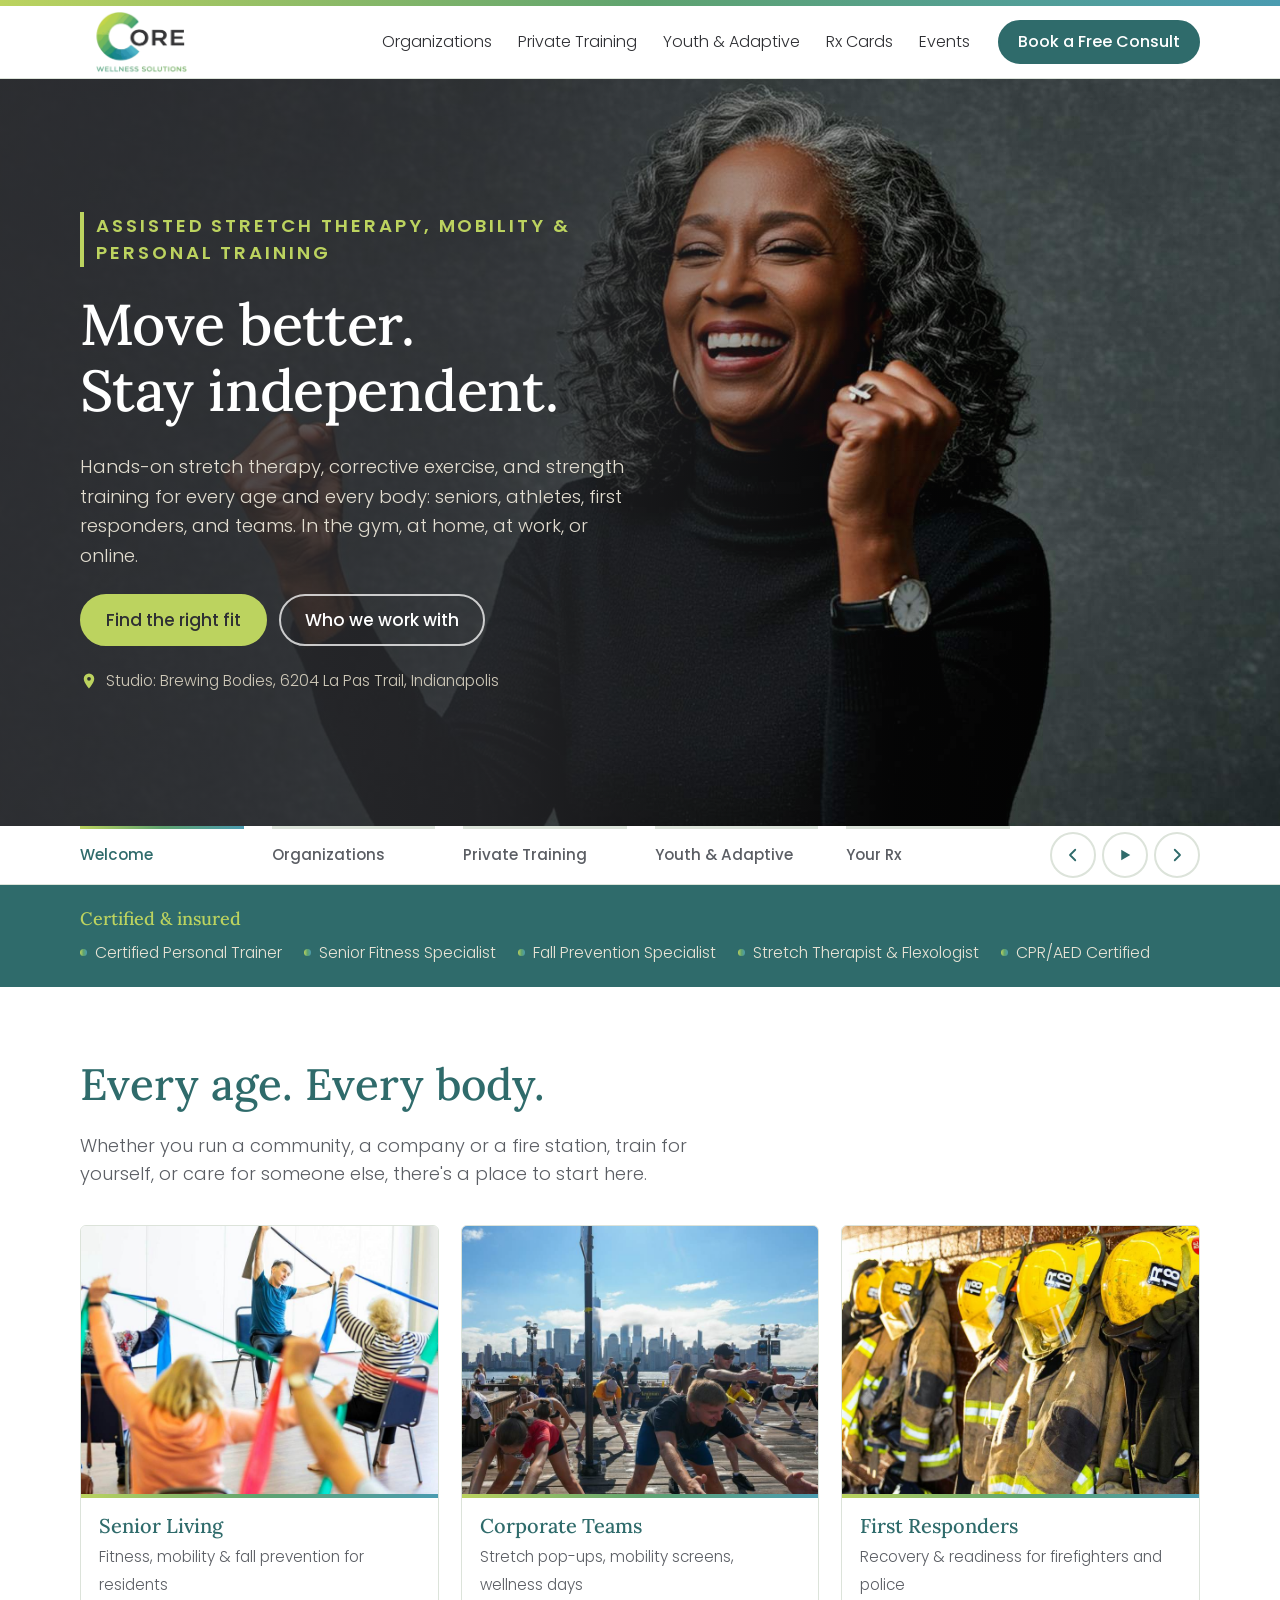
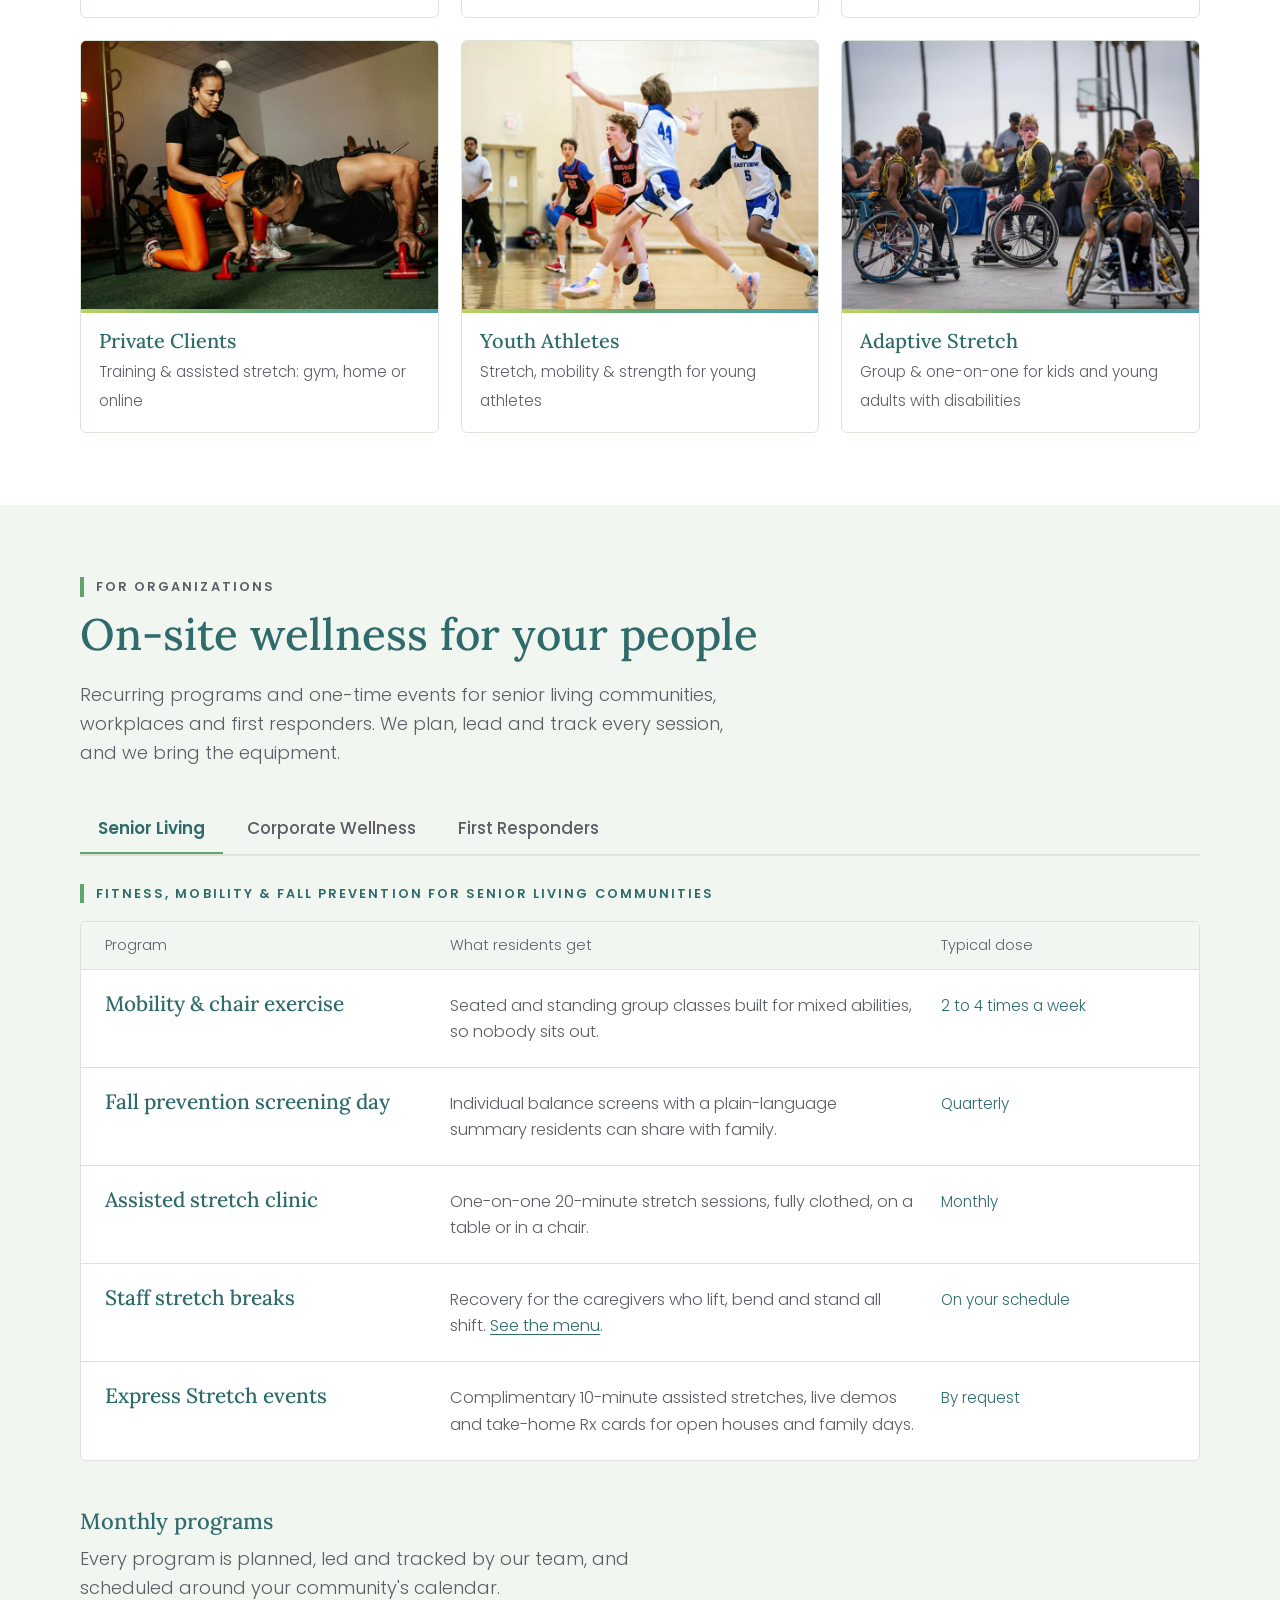
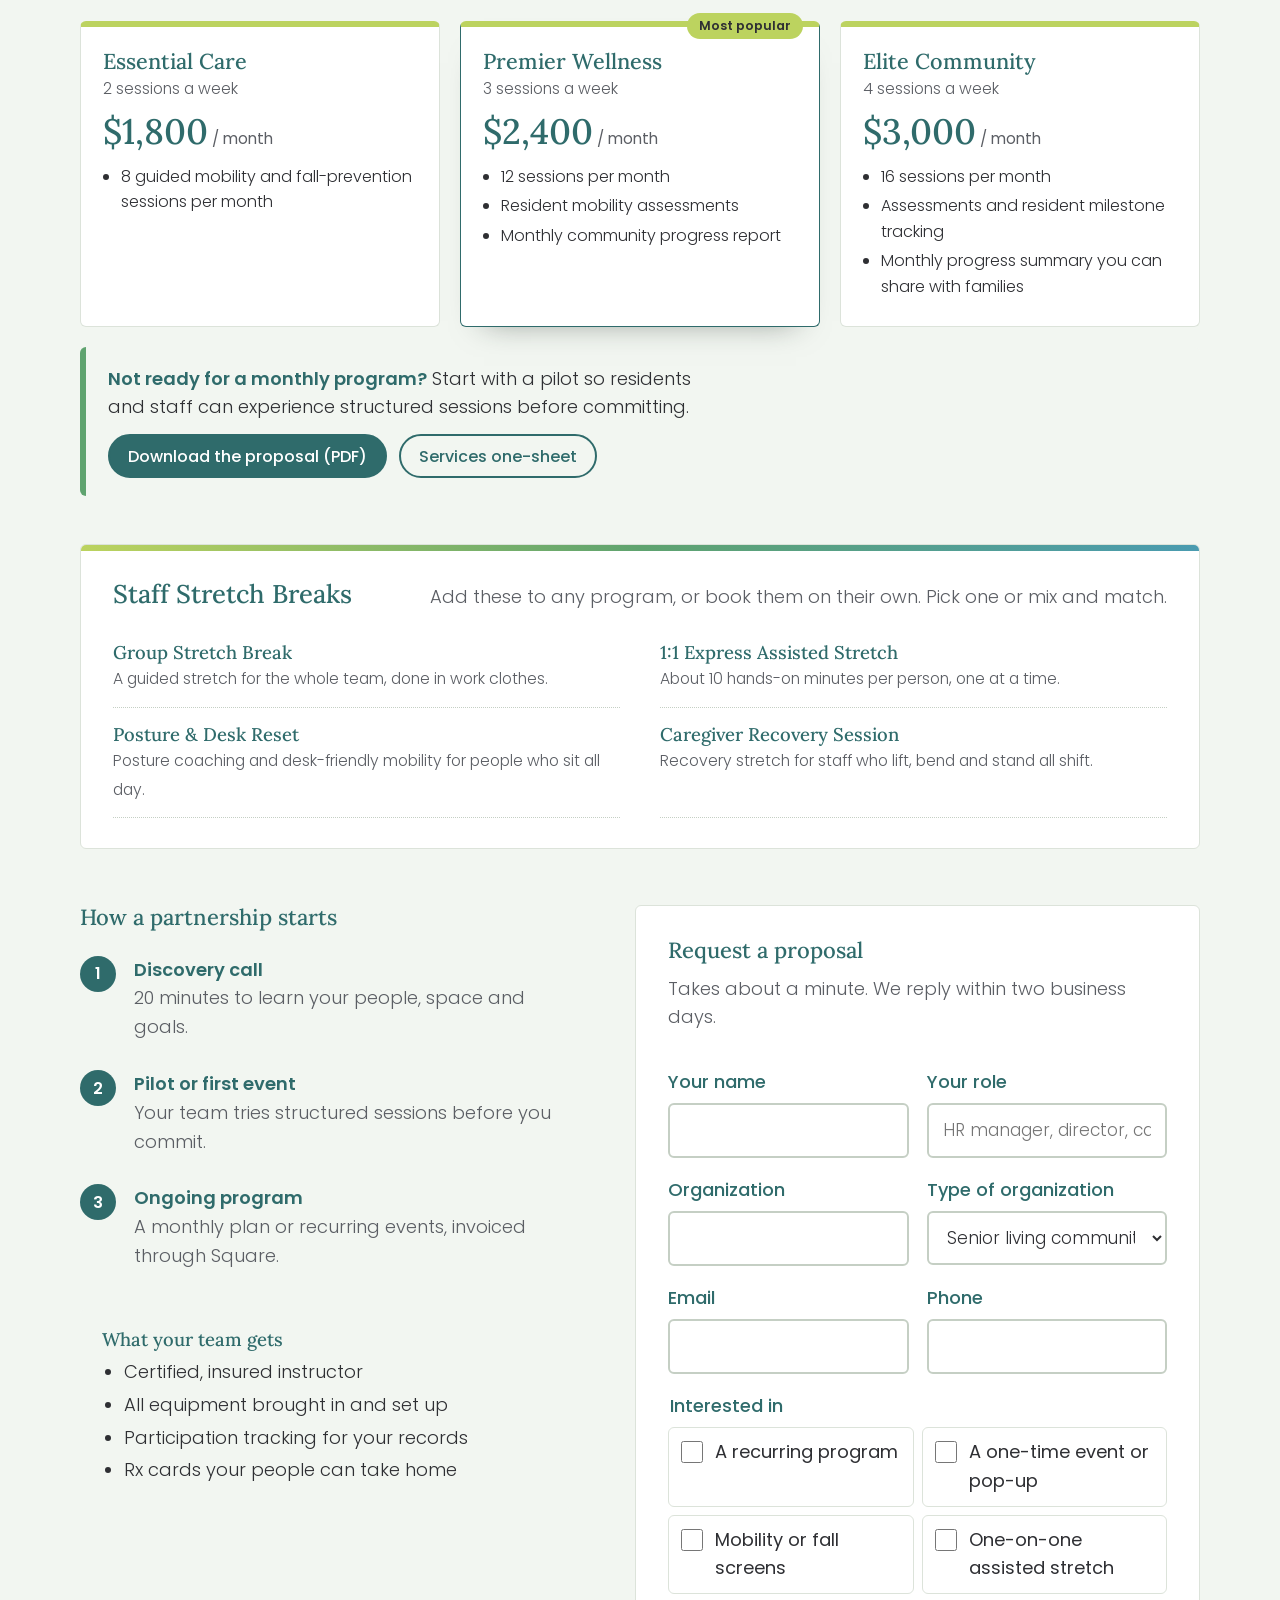
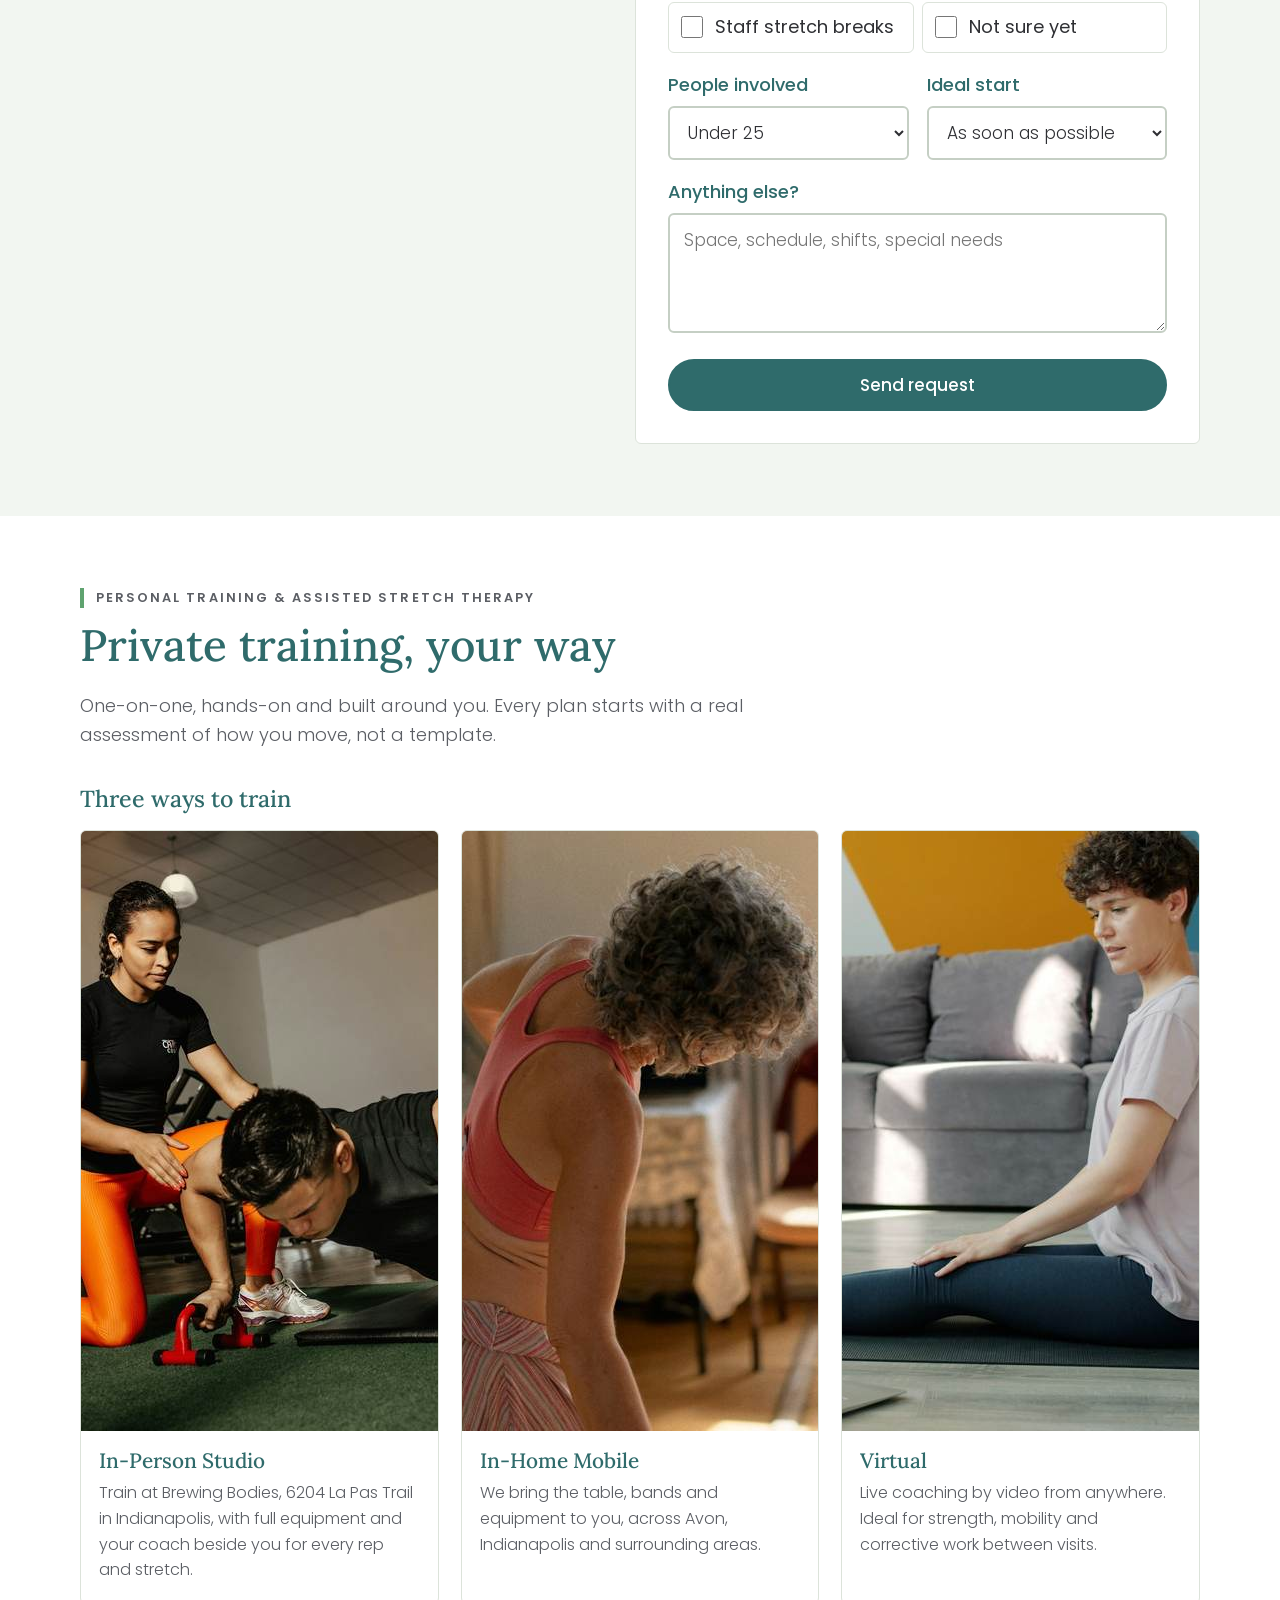
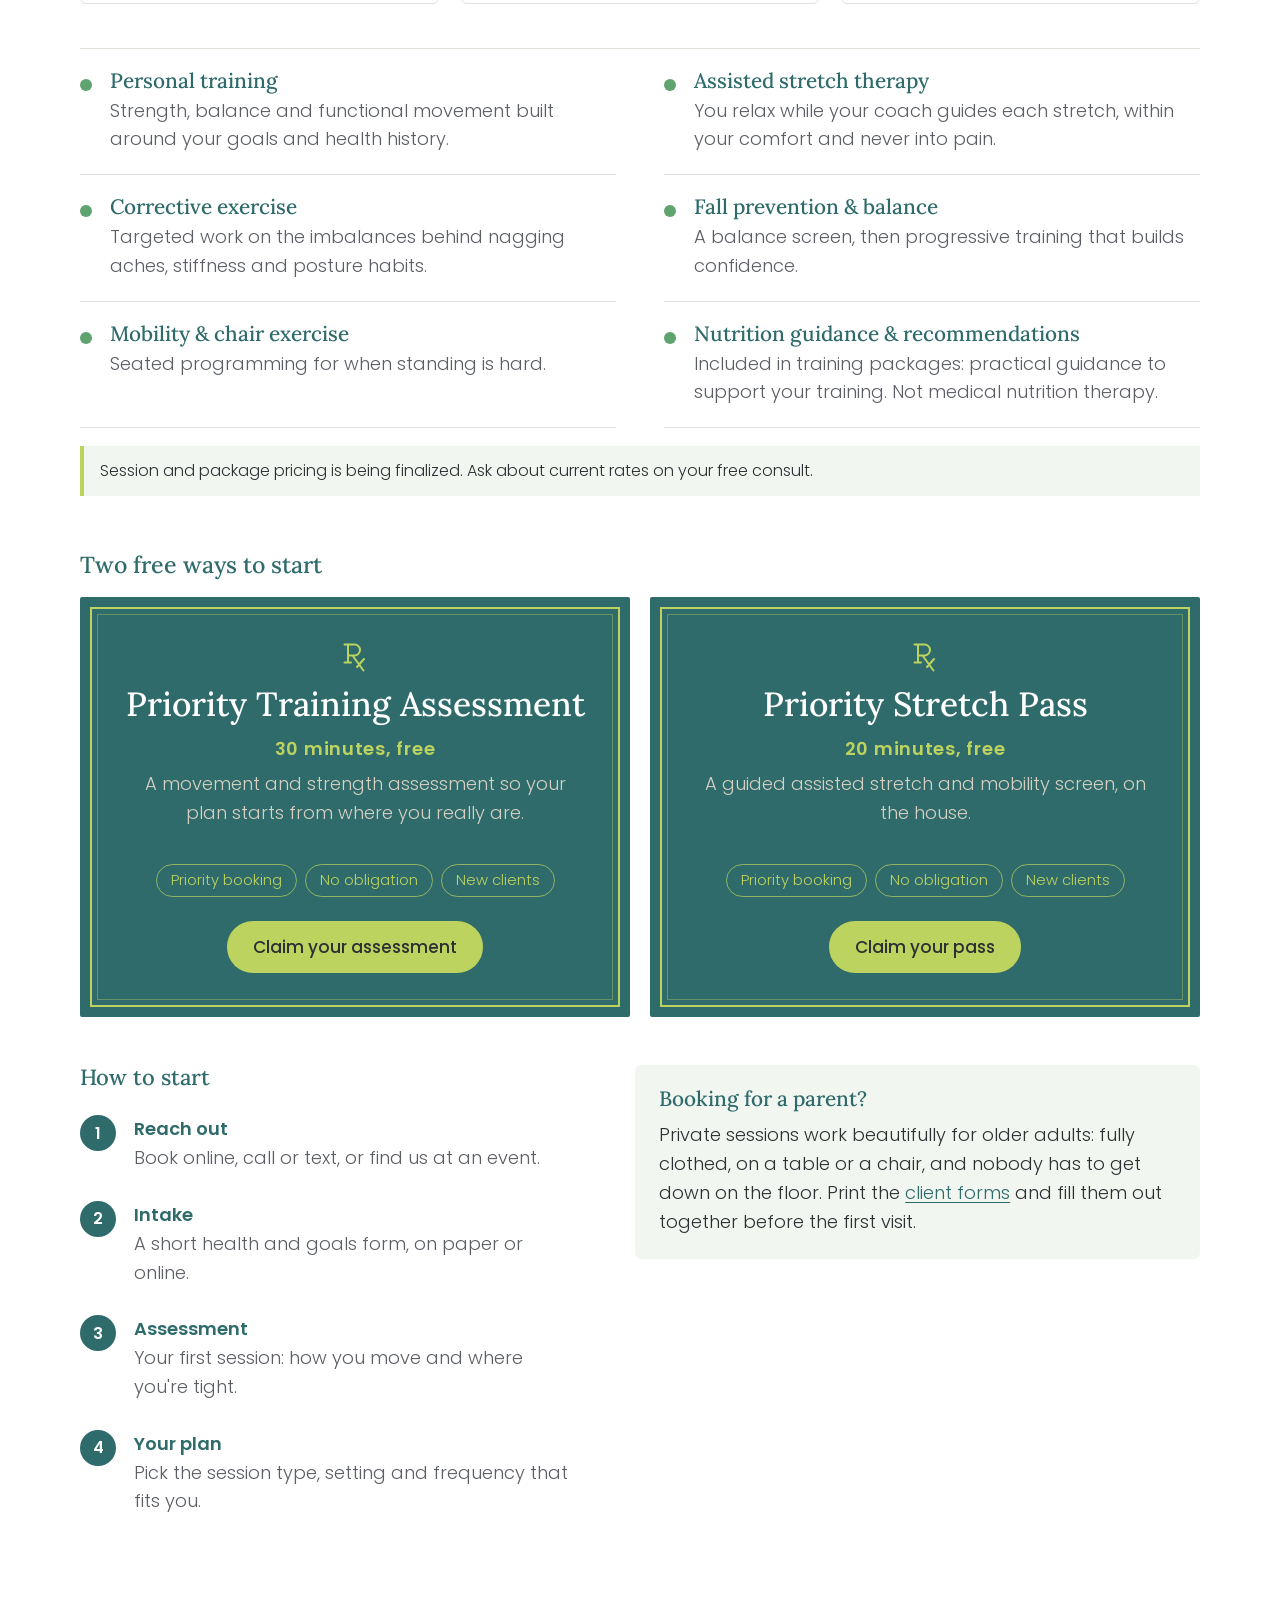
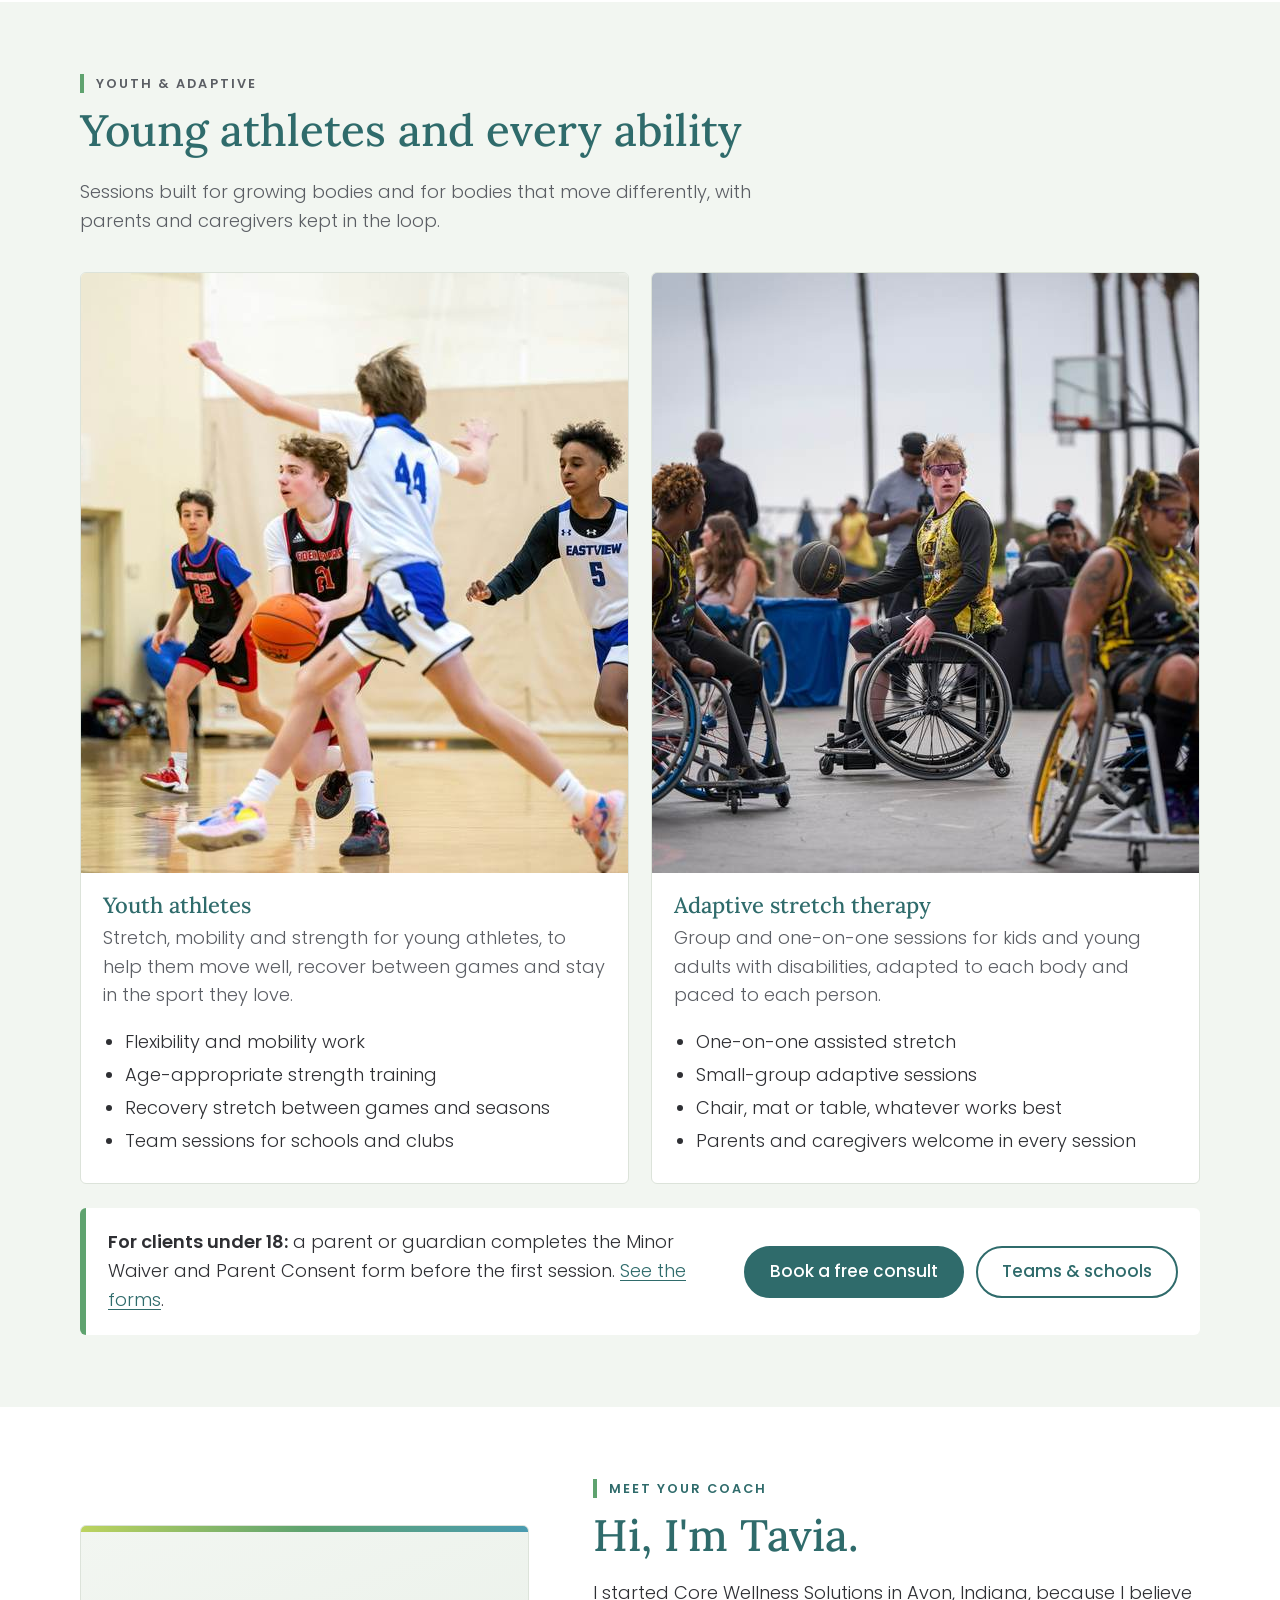
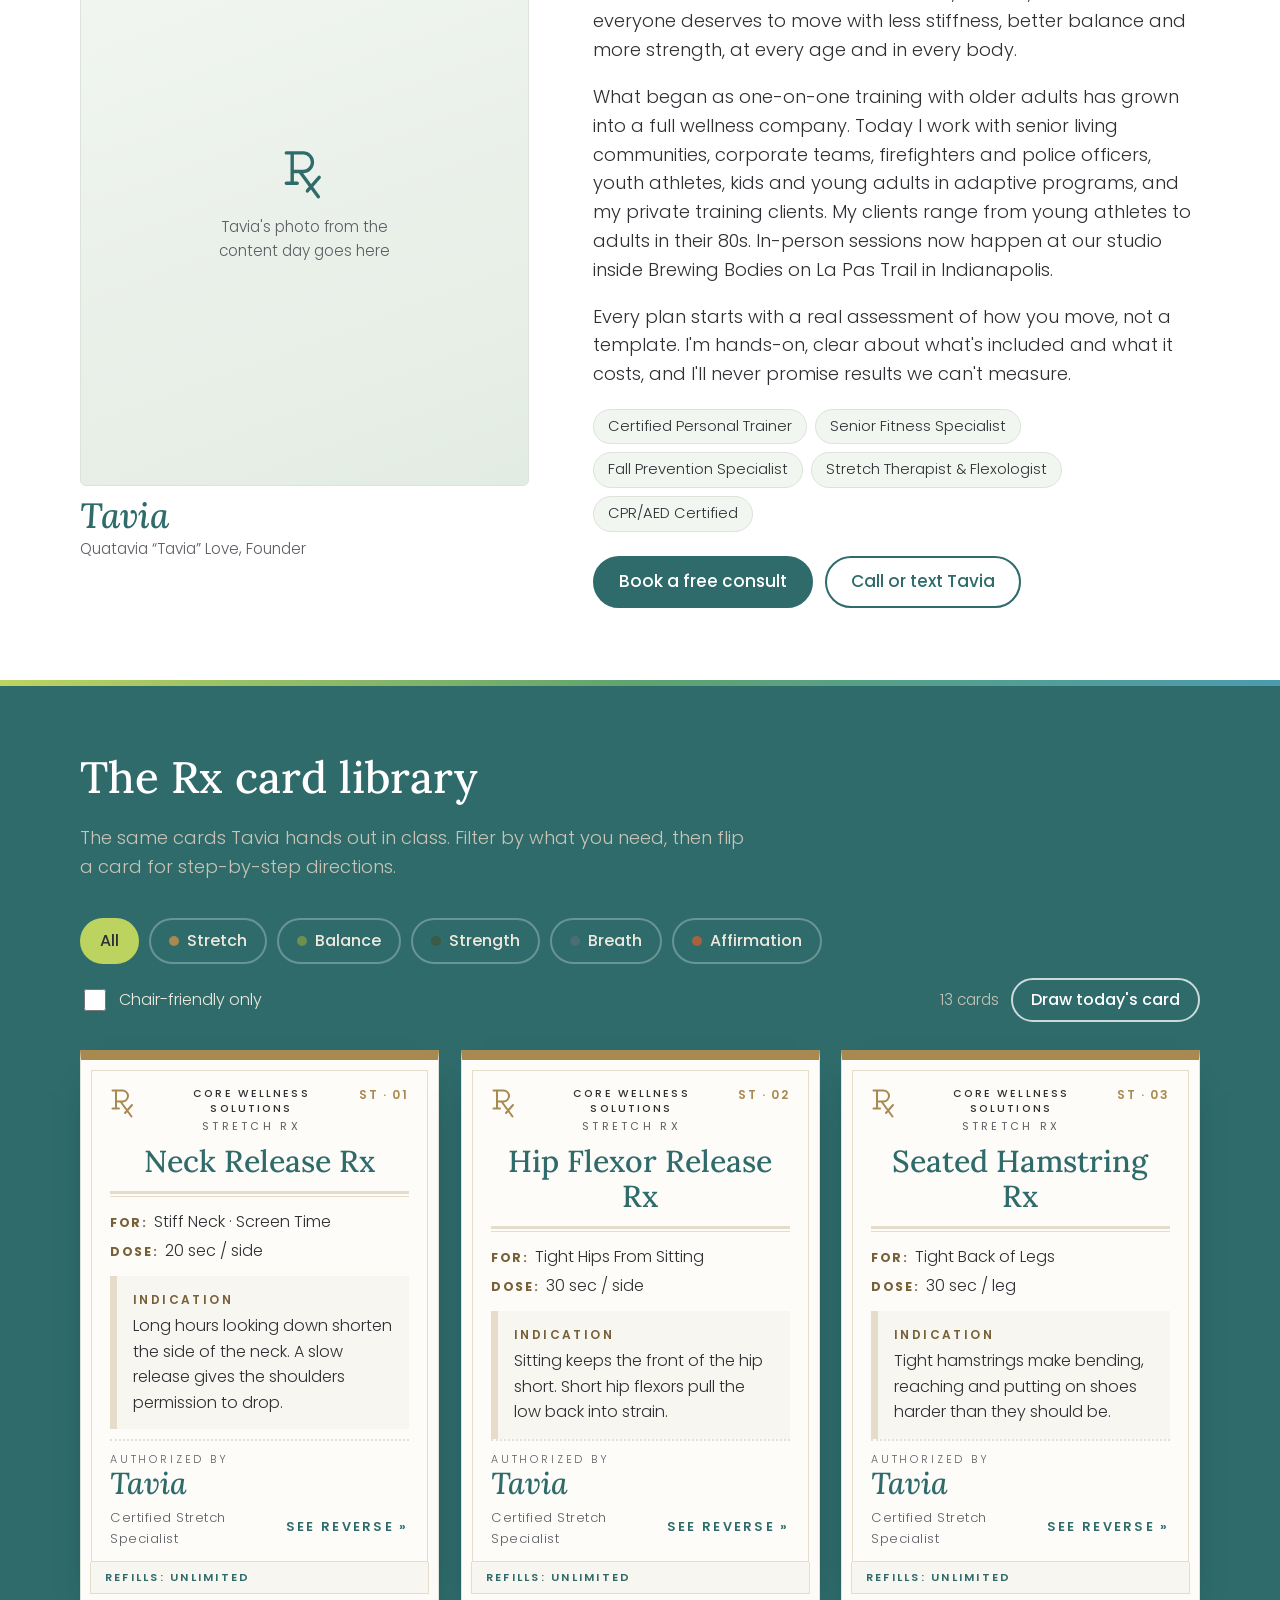
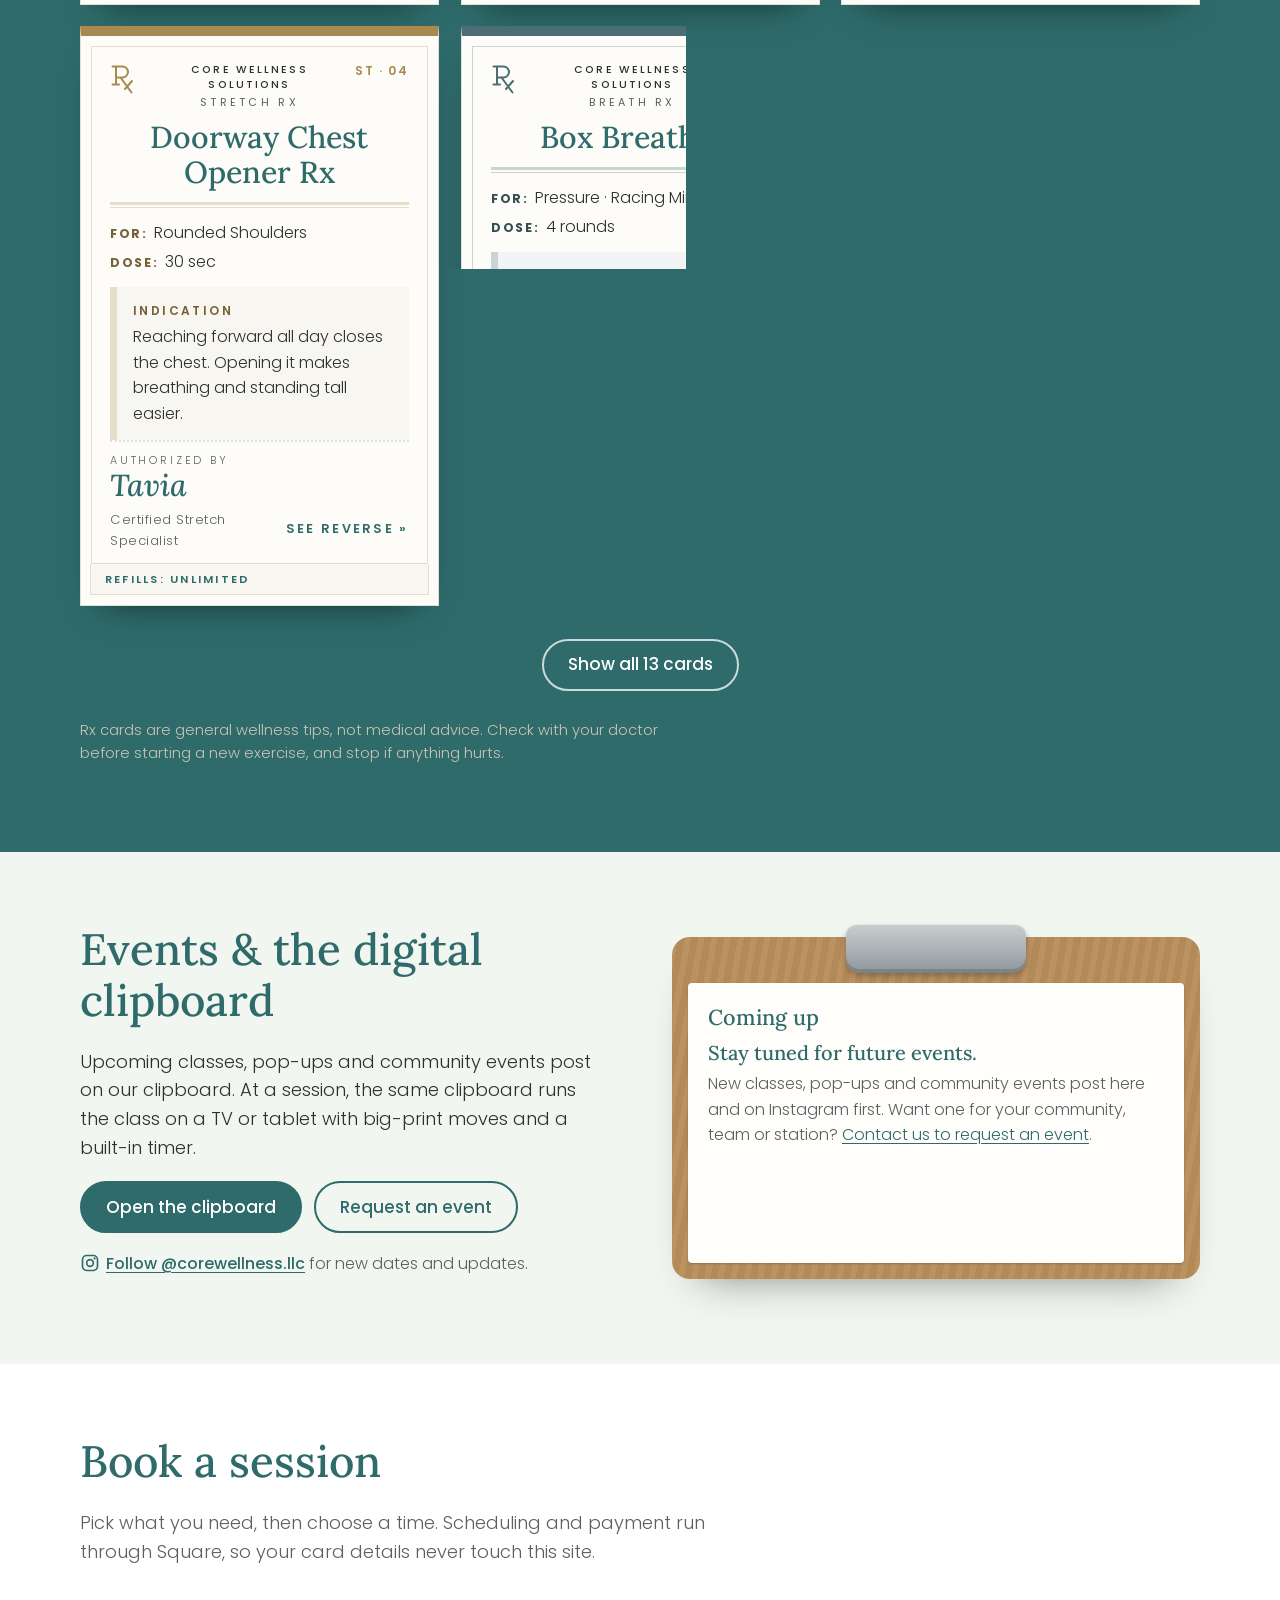
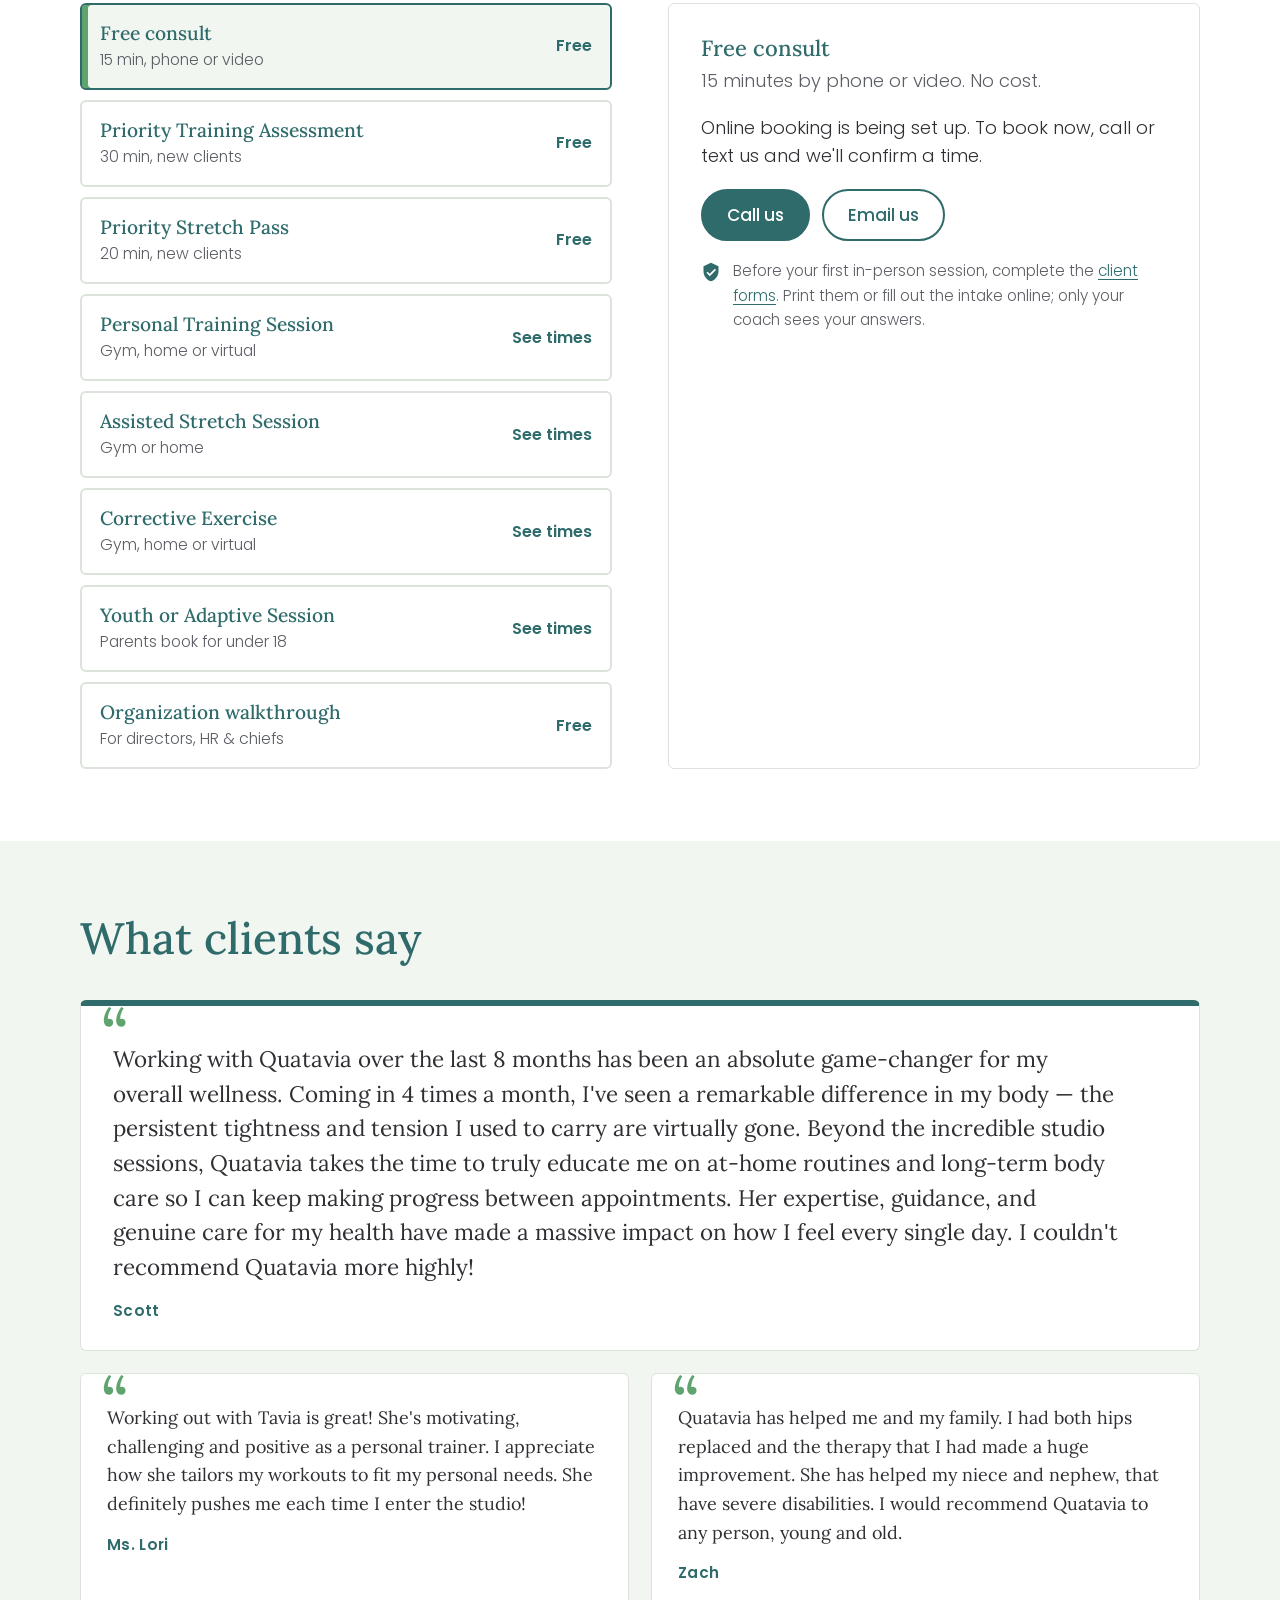
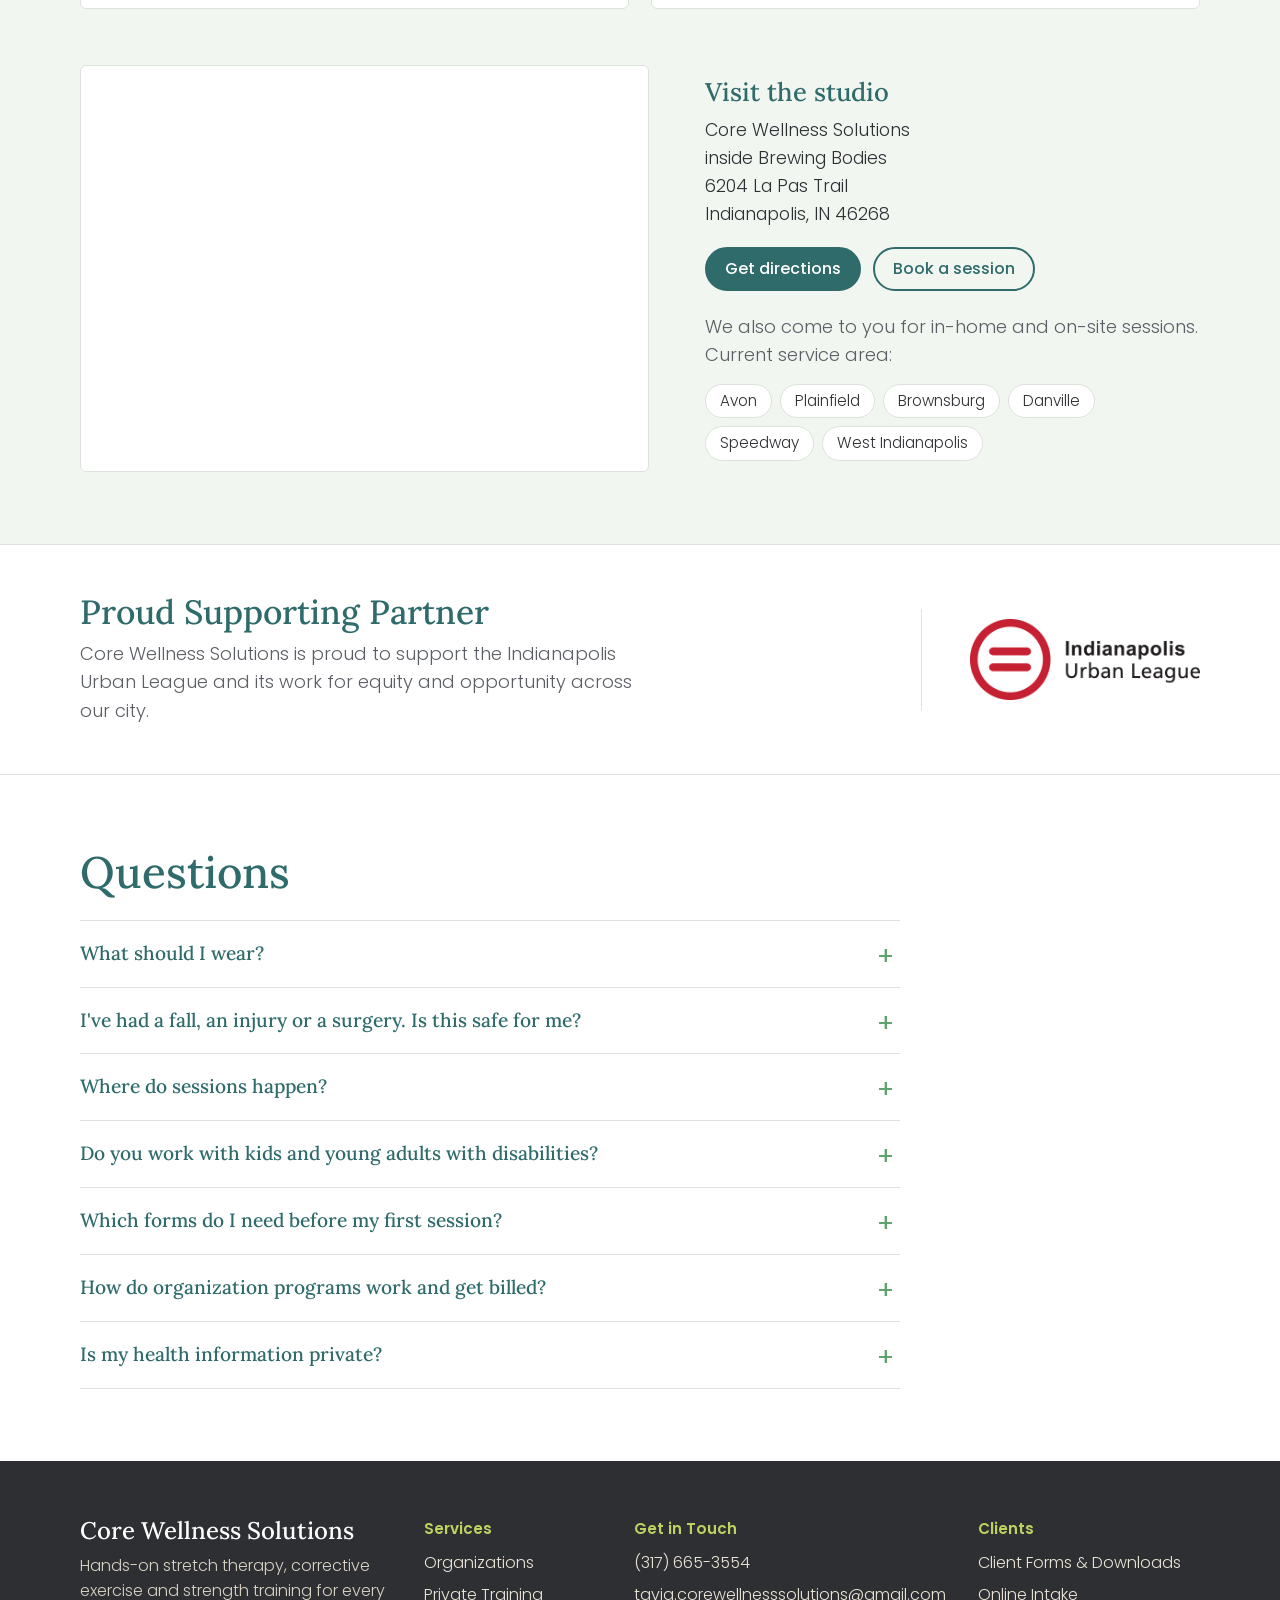
==== commit 6c5d4a08: "Studio location, client testimonials, no example events, team voice - In-person studio: Brewing Bodi" ====
--- a/index.html
+++ b/index.html
@@ -3,22 +3,22 @@
 <head>
   <meta charset="utf-8">
   <meta name="viewport" content="width=device-width, initial-scale=1">
-  <title>Assisted Stretch Therapy, Mobility & Personal Training in Avon, IN | Core Wellness Solutions</title>
-  <meta name="description" content="Hands-on stretch therapy, corrective exercise and strength training for every age and every body: seniors, athletes, first responders and teams. In the gym, at home, at work or online. Avon, Indiana and surrounding areas.">
+  <title>Assisted Stretch Therapy, Mobility & Personal Training in Indianapolis, IN | Core Wellness Solutions</title>
+  <meta name="description" content="Hands-on stretch therapy, corrective exercise and strength training for every age and every body: seniors, athletes, first responders and teams. In the studio at Brewing Bodies in Indianapolis, at home, at work or online.">
   <link rel="canonical" href="https://corewellnesssolutions.revieweditmelo.com/">
   <meta name="theme-color" content="#2F6B6B">
   <meta property="og:type" content="website">
   <meta property="og:site_name" content="Core Wellness Solutions">
   <meta property="og:url" content="https://corewellnesssolutions.revieweditmelo.com/">
   <meta property="og:title" content="Core Wellness Solutions | Move better. Stay independent.">
-  <meta property="og:description" content="Hands-on stretch therapy, corrective exercise and strength training for every age and every body. Avon, Indiana.">
+  <meta property="og:description" content="Hands-on stretch therapy, corrective exercise and strength training for every age and every body. Studio at Brewing Bodies, Indianapolis.">
   <meta property="og:image" content="https://corewellnesssolutions.revieweditmelo.com/assets/img/og-image.jpg">
   <meta property="og:image:width" content="1200">
   <meta property="og:image:height" content="630">
   <meta property="og:image:alt" content="Core Wellness Solutions: Move better. Stay independent. Every age. Every body.">
   <meta name="twitter:card" content="summary_large_image">
   <meta name="geo.region" content="US-IN">
-  <meta name="geo.placename" content="Avon">
+  <meta name="geo.placename" content="Indianapolis">
   <link rel="icon" href="data:image/svg+xml,%3Csvg xmlns='http://www.w3.org/2000/svg' viewBox='0 0 32 32'%3E%3Cdefs%3E%3ClinearGradient id='g' x1='0' y1='0' x2='1' y2='1'%3E%3Cstop offset='0' stop-color='%23BCD35F'/%3E%3Cstop offset='.5' stop-color='%235FA36F'/%3E%3Cstop offset='1' stop-color='%234A9BB0'/%3E%3C/linearGradient%3E%3C/defs%3E%3Cpath d='M24 7.5A12 12 0 1 0 24 24.5' fill='none' stroke='url(%23g)' stroke-width='6.5'/%3E%3C/svg%3E">
   <link rel="preconnect" href="https://fonts.googleapis.com">
   <link rel="preconnect" href="https://fonts.gstatic.com" crossorigin>
@@ -37,7 +37,7 @@
     "founder": { "@type": "Person", "name": "Quatavia \"Tavia\" Love", "jobTitle": "Founder; Certified Personal Trainer, Senior Fitness Specialist, Fall Prevention Specialist, Stretch Therapist & Flexologist" },
     "telephone": "+1-317-665-3554",
     "email": "tavia.corewellnesssolutions@gmail.com",
-    "address": { "@type": "PostalAddress", "addressLocality": "Avon", "addressRegion": "IN", "addressCountry": "US" },
+    "address": { "@type": "PostalAddress", "streetAddress": "6204 La Pas Trail (inside Brewing Bodies)", "addressLocality": "Indianapolis", "addressRegion": "IN", "postalCode": "46268", "addressCountry": "US" },
     "sameAs": ["https://www.instagram.com/corewellness.llc/"],
     "areaServed": ["Avon, IN", "Plainfield, IN", "Brownsburg, IN", "Danville, IN", "Speedway, IN", "Indianapolis, IN"],
     "paymentAccepted": "Credit Card, Debit Card, Square",
@@ -100,7 +100,7 @@
             <button class="btn gold" type="button" data-go="4">Find the right fit</button>
             <a class="btn ghost-light" href="#who">Who we work with</a>
           </div>
-          <p class="slide-where"><svg width="18" height="18" viewBox="0 0 24 24" aria-hidden="true"><path fill="currentColor" d="M12 2a7 7 0 0 0-7 7c0 5.2 7 13 7 13s7-7.8 7-13a7 7 0 0 0-7-7Zm0 9.5A2.5 2.5 0 1 1 12 6.5a2.5 2.5 0 0 1 0 5Z"/></svg>Avon, Indiana &amp; surrounding areas</p>
+          <p class="slide-where"><svg width="18" height="18" viewBox="0 0 24 24" aria-hidden="true"><path fill="currentColor" d="M12 2a7 7 0 0 0-7 7c0 5.2 7 13 7 13s7-7.8 7-13a7 7 0 0 0-7-7Zm0 9.5A2.5 2.5 0 1 1 12 6.5a2.5 2.5 0 0 1 0 5Z"/></svg>Studio: Brewing Bodies, 6204 La Pas Trail, Indianapolis</p>
         </div></div></div>
       </div>
 
@@ -200,7 +200,7 @@
                 <div class="rx-sign"><small>AUTHORIZED BY</small><span>Tavia</span><em>Certified Stretch Specialist</em></div>
               </div>
             </div>
-            <div class="rx-refill"><span>REFILLS: UNLIMITED</span><span>AVON, INDIANA</span></div>
+            <div class="rx-refill"><span>REFILLS: UNLIMITED</span><span>INDIANAPOLIS, INDIANA</span></div>
           </div>
         </div></div>
       </div>
@@ -305,7 +305,7 @@
 
           <div class="tiers-wrap" id="programs">
             <h3 style="margin-top:48px">Monthly programs</h3>
-            <p style="color:var(--muted);max-width:62ch">Every program is planned, led and tracked by Tavia, and scheduled around your community's calendar.</p>
+            <p style="color:var(--muted);max-width:62ch">Every program is planned, led and tracked by our team, and scheduled around your community's calendar.</p>
             <div class="tiers">
               <div class="tier">
                 <h4>Essential Care</h4>
@@ -412,7 +412,7 @@
           <form class="panel form" id="proposal-form" aria-labelledby="proposal-title">
             <div id="proposal">
               <h3 id="proposal-title">Request a proposal</h3>
-              <p class="hint" style="color:var(--muted)">Takes about a minute. Tavia replies within two business days.</p>
+              <p class="hint" style="color:var(--muted)">Takes about a minute. We reply within two business days.</p>
             </div>
             <div class="form-grid two">
               <div class="field"><label for="p-name">Your name</label><input id="p-name" name="name" type="text" autocomplete="name" required></div>
@@ -459,14 +459,14 @@
 
         <h3 class="sub-head">Three ways to train</h3>
         <ul class="ways">
-          <li class="way"><img src="assets/img/cards/gym.jpg" alt="A trainer coaching a client through push-ups" width="800" height="600" loading="lazy"><div><h4>In-Person Gym</h4><p>Train in a private gym setting with full equipment and Tavia beside you for every rep and stretch.</p></div></li>
-          <li class="way"><img src="assets/img/cards/in-home.jpg" alt="A woman with gray hair stretching in a sunlit room at home" width="800" height="600" loading="lazy"><div><h4>In-Home Mobile</h4><p>Tavia brings the table, bands and equipment to you, across Avon and surrounding areas.</p></div></li>
+          <li class="way"><img src="assets/img/cards/gym.jpg" alt="A trainer coaching a client through push-ups" width="800" height="600" loading="lazy"><div><h4>In-Person Studio</h4><p>Train at Brewing Bodies, 6204 La Pas Trail in Indianapolis, with full equipment and your coach beside you for every rep and stretch.</p></div></li>
+          <li class="way"><img src="assets/img/cards/in-home.jpg" alt="A woman with gray hair stretching in a sunlit room at home" width="800" height="600" loading="lazy"><div><h4>In-Home Mobile</h4><p>We bring the table, bands and equipment to you, across Avon, Indianapolis and surrounding areas.</p></div></li>
           <li class="way"><img src="assets/img/cards/virtual.jpg" alt="A woman stretching on a mat while following a session on her laptop" width="800" height="600" loading="lazy"><div><h4>Virtual</h4><p>Live coaching by video from anywhere. Ideal for strength, mobility and corrective work between visits.</p></div></li>
         </ul>
 
         <div class="services">
           <div class="service"><div><h3>Personal training</h3><p>Strength, balance and functional movement built around your goals and health history.</p></div></div>
-          <div class="service"><div><h3>Assisted stretch therapy</h3><p>You relax while Tavia guides each stretch, within your comfort and never into pain.</p></div></div>
+          <div class="service"><div><h3>Assisted stretch therapy</h3><p>You relax while your coach guides each stretch, within your comfort and never into pain.</p></div></div>
           <div class="service"><div><h3>Corrective exercise</h3><p>Targeted work on the imbalances behind nagging aches, stiffness and posture habits.</p></div></div>
           <div class="service"><div><h3>Fall prevention &amp; balance</h3><p>A balance screen, then progressive training that builds confidence.</p></div></div>
           <div class="service"><div><h3>Mobility &amp; chair exercise</h3><p>Seated programming for when standing is hard.</p></div></div>
@@ -502,7 +502,7 @@
           <div>
             <h3>How to start</h3>
             <ol class="steps">
-              <li><div><b>Reach out</b><span>Book online, call or text, or find Tavia at an event.</span></div></li>
+              <li><div><b>Reach out</b><span>Book online, call or text, or find us at an event.</span></div></li>
               <li><div><b>Intake</b><span>A short health and goals form, on paper or online.</span></div></li>
               <li><div><b>Assessment</b><span>Your first session: how you move and where you're tight.</span></div></li>
               <li><div><b>Your plan</b><span>Pick the session type, setting and frequency that fits you.</span></div></li>
@@ -569,7 +569,7 @@
         <h2 id="about-title">Hi, I'm Tavia.</h2>
         <!-- DRAFT BIO: replace with Tavia's copy from her notes doc -->
         <p>I started Core Wellness Solutions in Avon, Indiana, because I believe everyone deserves to move with less stiffness, better balance and more strength, at every age and in every body.</p>
-        <p>What began as one-on-one training with older adults has grown into a full wellness company. Today I work with senior living communities, corporate teams, firefighters and police officers, youth athletes, kids and young adults in adaptive programs, and my private training clients. My clients range from young athletes to adults in their 80s.</p>
+        <p>What began as one-on-one training with older adults has grown into a full wellness company. Today I work with senior living communities, corporate teams, firefighters and police officers, youth athletes, kids and young adults in adaptive programs, and my private training clients. My clients range from young athletes to adults in their 80s. In-person sessions now happen at our studio inside Brewing Bodies on La Pas Trail in Indianapolis.</p>
         <p>Every plan starts with a real assessment of how you move, not a template. I'm hands-on, clear about what's included and what it costs, and I'll never promise results we can't measure.</p>
         <ul class="cred-list">
           <li>Certified Personal Trainer</li>
@@ -619,17 +619,17 @@
     <div class="wrap clip-teaser">
       <div>
         <h2 id="events-title">Events &amp; the digital clipboard</h2>
-        <p class="measure">Upcoming classes, pop-ups and community events live on Tavia's clipboard. At a session, the same clipboard runs the class on a TV or tablet with big-print moves and a built-in timer.</p>
+        <p class="measure">Upcoming classes, pop-ups and community events post on our clipboard. At a session, the same clipboard runs the class on a TV or tablet with big-print moves and a built-in timer.</p>
         <div class="btn-row">
-          <a class="btn" href="/clipboard">See all events</a>
-          <a class="btn ghost" href="/clipboard#seat">Save a seat</a>
+          <a class="btn" href="/clipboard">Open the clipboard</a>
+          <a class="btn ghost" href="#proposal" data-request-event>Request an event</a>
         </div>
         <p class="follow-note"><a class="social-link" href="https://www.instagram.com/corewellness.llc/" target="_blank" rel="noopener"><svg width="20" height="20" viewBox="0 0 24 24" aria-hidden="true"><rect x="3" y="3" width="18" height="18" rx="5" fill="none" stroke="currentColor" stroke-width="2"/><circle cx="12" cy="12" r="4" fill="none" stroke="currentColor" stroke-width="2"/><circle cx="17.5" cy="6.5" r="1.3" fill="currentColor"/></svg>Follow @corewellness.llc</a> for new dates and updates.</p>
       </div>
       <div class="board">
         <div class="sheet">
           <h3>Coming up</h3>
-          <p class="sheet-sub">Open to the public unless noted.</p>
+          <p class="sheet-sub" data-when-events hidden>Open to the public unless noted.</p>
           <ul class="event-list" data-events="3"></ul>
         </div>
       </div>
@@ -660,35 +660,44 @@
           <p class="meta" data-b="meta"></p>
           <div data-b="go-slot"></div>
           <div data-b="offline">
-            <p>Online booking is being set up. To book now, call or text Tavia and she'll confirm a time.</p>
+            <p>Online booking is being set up. To book now, call or text us and we'll confirm a time.</p>
             <div class="btn-row">
-              <a class="btn" href="tel:+13176653554" data-phone>Call Tavia</a>
-              <a class="btn ghost" href="mailto:tavia.corewellnesssolutions@gmail.com" data-email>Email Tavia</a>
+              <a class="btn" href="tel:+13176653554" data-phone>Call us</a>
+              <a class="btn ghost" href="mailto:tavia.corewellnesssolutions@gmail.com" data-email>Email us</a>
             </div>
           </div>
           <iframe class="book-frame" data-b="frame" title="Square appointment scheduler" loading="lazy" hidden></iframe>
           <div class="pay-note">
             <svg width="20" height="20" viewBox="0 0 24 24" aria-hidden="true"><path fill="currentColor" d="M12 1 3 5v6c0 5.5 3.8 10.7 9 12 5.2-1.3 9-6.5 9-12V5l-9-4Zm-1.5 16-4-4 1.4-1.4 2.6 2.6 6.1-6.1L18 9.5 10.5 17Z"/></svg>
-            <span>Before your first in-person session, complete the <a href="/forms">client forms</a>. Print them or fill out the intake online; only Tavia sees your answers. <span class="pay-slot" data-pay="packages"></span></span>
-          </div>
-        </div>
-      </div>
-    </div>
-  </section>
-
-  <!-- Reviews + map -->
+            <span>Before your first in-person session, complete the <a href="/forms">client forms</a>. Print them or fill out the intake online; only your coach sees your answers. <span class="pay-slot" data-pay="packages"></span></span>
+          </div>
+        </div>
+      </div>
+    </div>
+  </section>
+
+  <!-- Testimonials + studio -->
   <section class="section tone-sage" id="find" aria-labelledby="find-title">
-    <div class="wrap find-grid">
-      <div>
+    <div class="wrap">
+      <div class="section-head">
         <h2 id="find-title">What clients say</h2>
-        <div class="rating" id="rating" hidden></div>
-        <div id="reviews"></div>
-        <div class="btn-row" style="margin-top:20px" data-g-links></div>
-      </div>
-      <div>
-        <div class="map-wrap"><iframe class="map" id="gmap" title="Map of the Core Wellness Solutions service area around Avon, Indiana" loading="lazy" referrerpolicy="no-referrer-when-downgrade"></iframe></div>
-        <p style="margin:16px 0 0;color:var(--muted)">Tavia comes to you. Current service area:</p>
-        <ul class="area-list" id="areas"></ul>
+      </div>
+      <div class="rating" id="rating" hidden></div>
+      <div class="quotes" id="reviews"></div>
+      <div class="btn-row" style="margin-top:20px" data-g-links></div>
+
+      <div class="visit">
+        <div class="map-wrap"><iframe class="map" id="gmap" title="Map to Core Wellness Solutions at Brewing Bodies, 6204 La Pas Trail, Indianapolis" loading="lazy" referrerpolicy="no-referrer-when-downgrade"></iframe></div>
+        <div class="visit-copy">
+          <h3>Visit the studio</h3>
+          <address>Core Wellness Solutions<br>inside Brewing Bodies<br>6204 La Pas Trail<br>Indianapolis, IN 46268</address>
+          <div class="btn-row">
+            <a class="btn small" href="https://www.google.com/maps/dir/?api=1&amp;destination=Brewing+Bodies%2C+6204+La+Pas+Trail%2C+Indianapolis%2C+IN+46268" target="_blank" rel="noopener">Get directions</a>
+            <a class="btn small ghost" href="#book">Book a session</a>
+          </div>
+          <p class="visit-area">We also come to you for in-home and on-site sessions. Current service area:</p>
+          <ul class="area-list" id="areas"></ul>
+        </div>
       </div>
     </div>
   </section>
@@ -712,12 +721,12 @@
       <h2 id="faq-title">Questions</h2>
       <div class="faq">
         <details><summary>What should I wear?</summary><p>Comfortable clothes you can move in. Assisted stretch sessions are fully clothed, and you'll never need to get on the floor unless you want to.</p></details>
-        <details><summary>I've had a fall, an injury or a surgery. Is this safe for me?</summary><p>Tell Tavia about it on the intake form and during your free consult. Sessions are adjusted to you, and she may ask for your doctor's okay before you start.</p></details>
-        <details><summary>Where do sessions happen?</summary><p>In a private gym, in your home, at your workplace or station, or online by video. In-home and on-site visits cover Avon, Plainfield, Brownsburg, Danville, Speedway and west Indianapolis.</p></details>
+        <details><summary>I've had a fall, an injury or a surgery. Is this safe for me?</summary><p>Tell us about it on the intake form and during your free consult. Sessions are adjusted to you, and we may ask for your doctor's okay before you start.</p></details>
+        <details><summary>Where do sessions happen?</summary><p>In our studio at Brewing Bodies, 6204 La Pas Trail, Indianapolis, IN 46268; in your home; at your workplace or station; or online by video. In-home and on-site visits cover Avon, Plainfield, Brownsburg, Danville, Speedway and west Indianapolis.</p></details>
         <details><summary>Do you work with kids and young adults with disabilities?</summary><p>Yes. Adaptive stretch therapy is offered in small groups and one-on-one, adapted to each body. Parents and caregivers are welcome in every session.</p></details>
         <details><summary>Which forms do I need before my first session?</summary><p>The Client Intake &amp; Assessment and the Liability Waiver. Private training clients also sign a Client Service Agreement, and clients under 18 need a Minor Waiver and Parent Consent form. <a href="/forms">See all forms</a>.</p></details>
         <details><summary>How do organization programs work and get billed?</summary><p>After a discovery call and a pilot or first event, your organization chooses a monthly program or recurring events. Senior living pricing is listed above; corporate and first responder programs are quoted by program. Invoices come through Square and can be paid online by card or ACH.</p></details>
-        <details><summary>Is my health information private?</summary><p>Yes. Intake forms are sent through a secure, HIPAA-compliant service, and only Tavia reads them. Read the <a href="/privacy">privacy notice</a> for details.</p></details>
+        <details><summary>Is my health information private?</summary><p>Yes. Intake forms are sent through a secure, HIPAA-compliant service, and only your coach reads them. Read the <a href="/privacy">privacy notice</a> for details.</p></details>
       </div>
     </div>
   </section>
@@ -730,7 +739,8 @@
         <h2>Core Wellness Solutions</h2>
         <p>Hands-on stretch therapy, corrective exercise and strength training for every age and every body.</p>
         <p class="sig">Tavia</p>
-        <p>Quatavia &ldquo;Tavia&rdquo; Love<br>Founder, Core Wellness Solutions LLC<br>Avon, Indiana &amp; surrounding areas</p>
+        <p>Quatavia &ldquo;Tavia&rdquo; Love<br>Founder, Core Wellness Solutions LLC</p>
+        <p><b>Studio</b><br>Brewing Bodies<br>6204 La Pas Trail<br>Indianapolis, IN 46268</p>
       </div>
       <div>
         <h3>Services</h3>
--- a/assets/css/styles.css
+++ b/assets/css/styles.css
@@ -741,3 +741,27 @@
   .org-tabs [role=tab] { min-height: 46px; padding: 8px 16px; border: 2px solid var(--line); border-radius: 999px; margin: 0; background: var(--card); font-size: 1rem; }
   .org-tabs [role=tab][aria-selected="true"] { border-color: var(--deep-teal); background: var(--deep-teal); color: #fff; }
 }
+
+/* =====================  Testimonials, studio, events (Nov 2026)  ===================== */
+.quotes { display: grid; gap: 20px; }
+@media (min-width: 860px) { .quotes { grid-template-columns: 1fr 1fr; gap: 22px; } .quote.is-featured { grid-column: 1 / -1; } }
+.quote { position: relative; margin: 0; background: var(--card); border: 1px solid var(--line); border-radius: var(--radius); padding: 30px 26px 24px; }
+.quote::before { content: "\201C"; position: absolute; top: -6px; left: 20px; font: 500 4.2rem/1 var(--serif); color: var(--green); }
+.quote blockquote { margin: 0; }
+.quote blockquote p { margin: 0 0 14px; font: 400 1.12rem/1.6 var(--serif); color: var(--ink); }
+.quote.is-featured { border-top: 6px solid var(--deep-teal); padding: 36px 32px 28px; }
+.quote.is-featured blockquote p { font-size: clamp(1.2rem, 2vw, 1.4rem); line-height: 1.55; max-width: 72ch; }
+.quote figcaption { font: 600 .95rem var(--sans); color: var(--deep-teal); letter-spacing: .02em; }
+.quote .stars { margin-bottom: 8px; }
+
+.visit { display: grid; gap: 28px; margin-top: 56px; align-items: center; }
+@media (min-width: 900px) { .visit { grid-template-columns: 1.15fr 1fr; gap: 56px; } }
+.visit-copy h3 { font-size: 1.6rem; margin-bottom: 10px; }
+.visit-copy address { font-style: normal; font-size: 1.1rem; line-height: 1.6; margin-bottom: 18px; }
+.visit-area { margin: 22px 0 0; color: var(--muted); }
+
+.event-empty { list-style: none; padding: 6px 0 4px; }
+.event-empty h4 { margin: 0 0 6px; font: 500 1.25rem var(--serif); color: var(--deep-teal); }
+.event-empty p { margin: 0; color: var(--muted); font-size: 1rem; }
+.request-event h2 { color: var(--deep-teal); }
+.board-grid > .board { align-self: start; }
